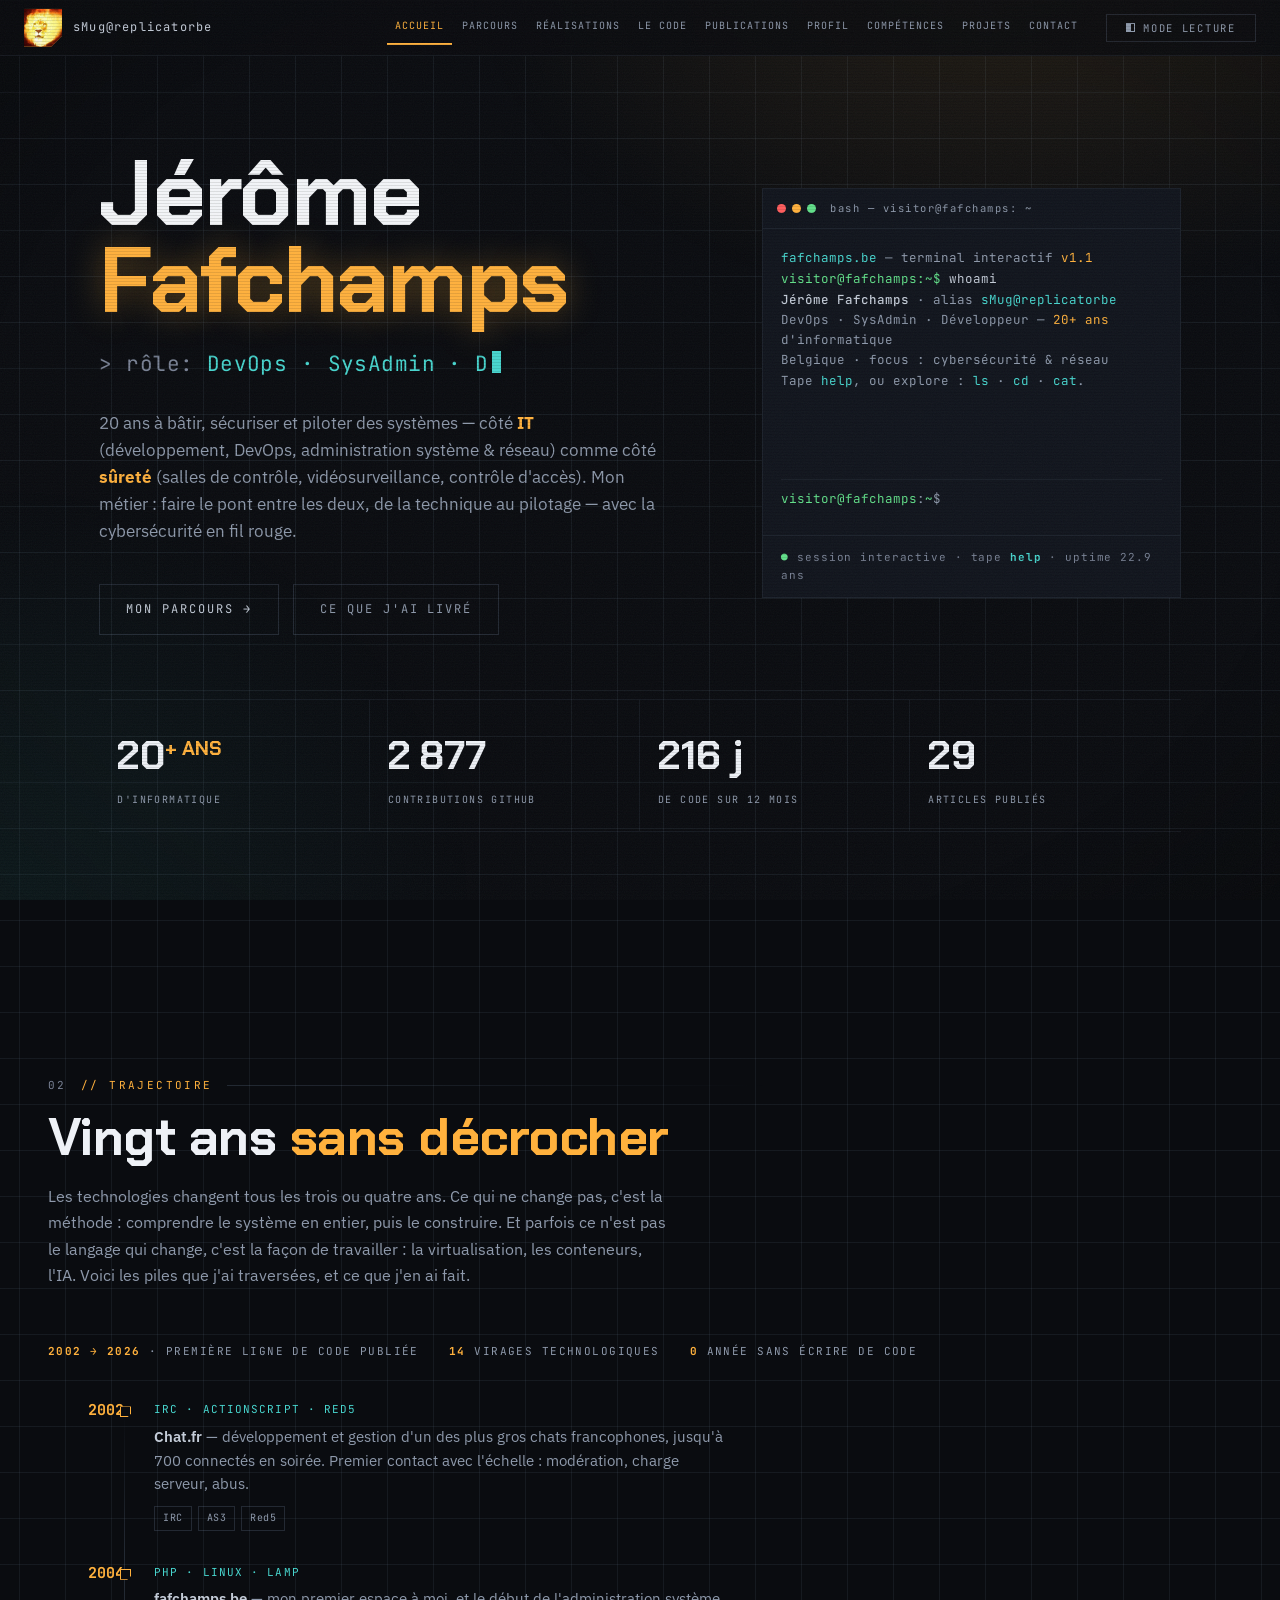
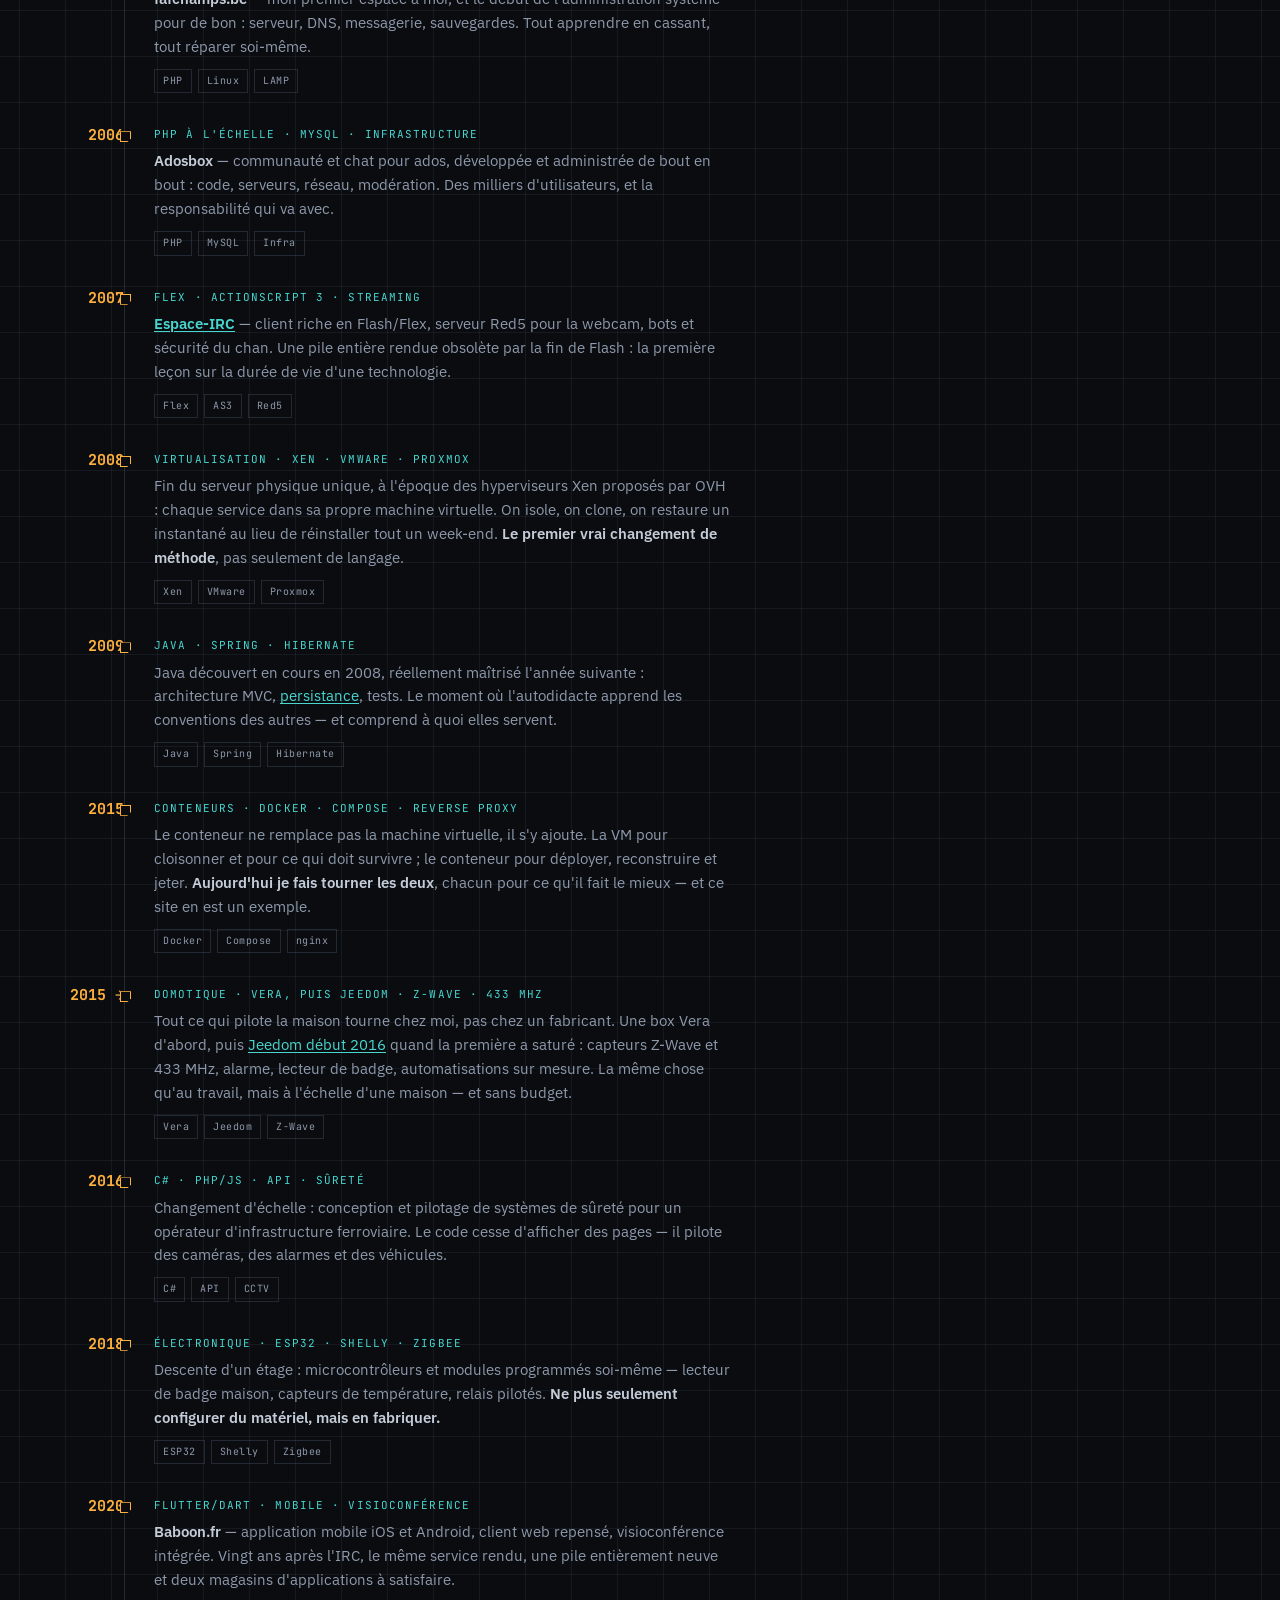
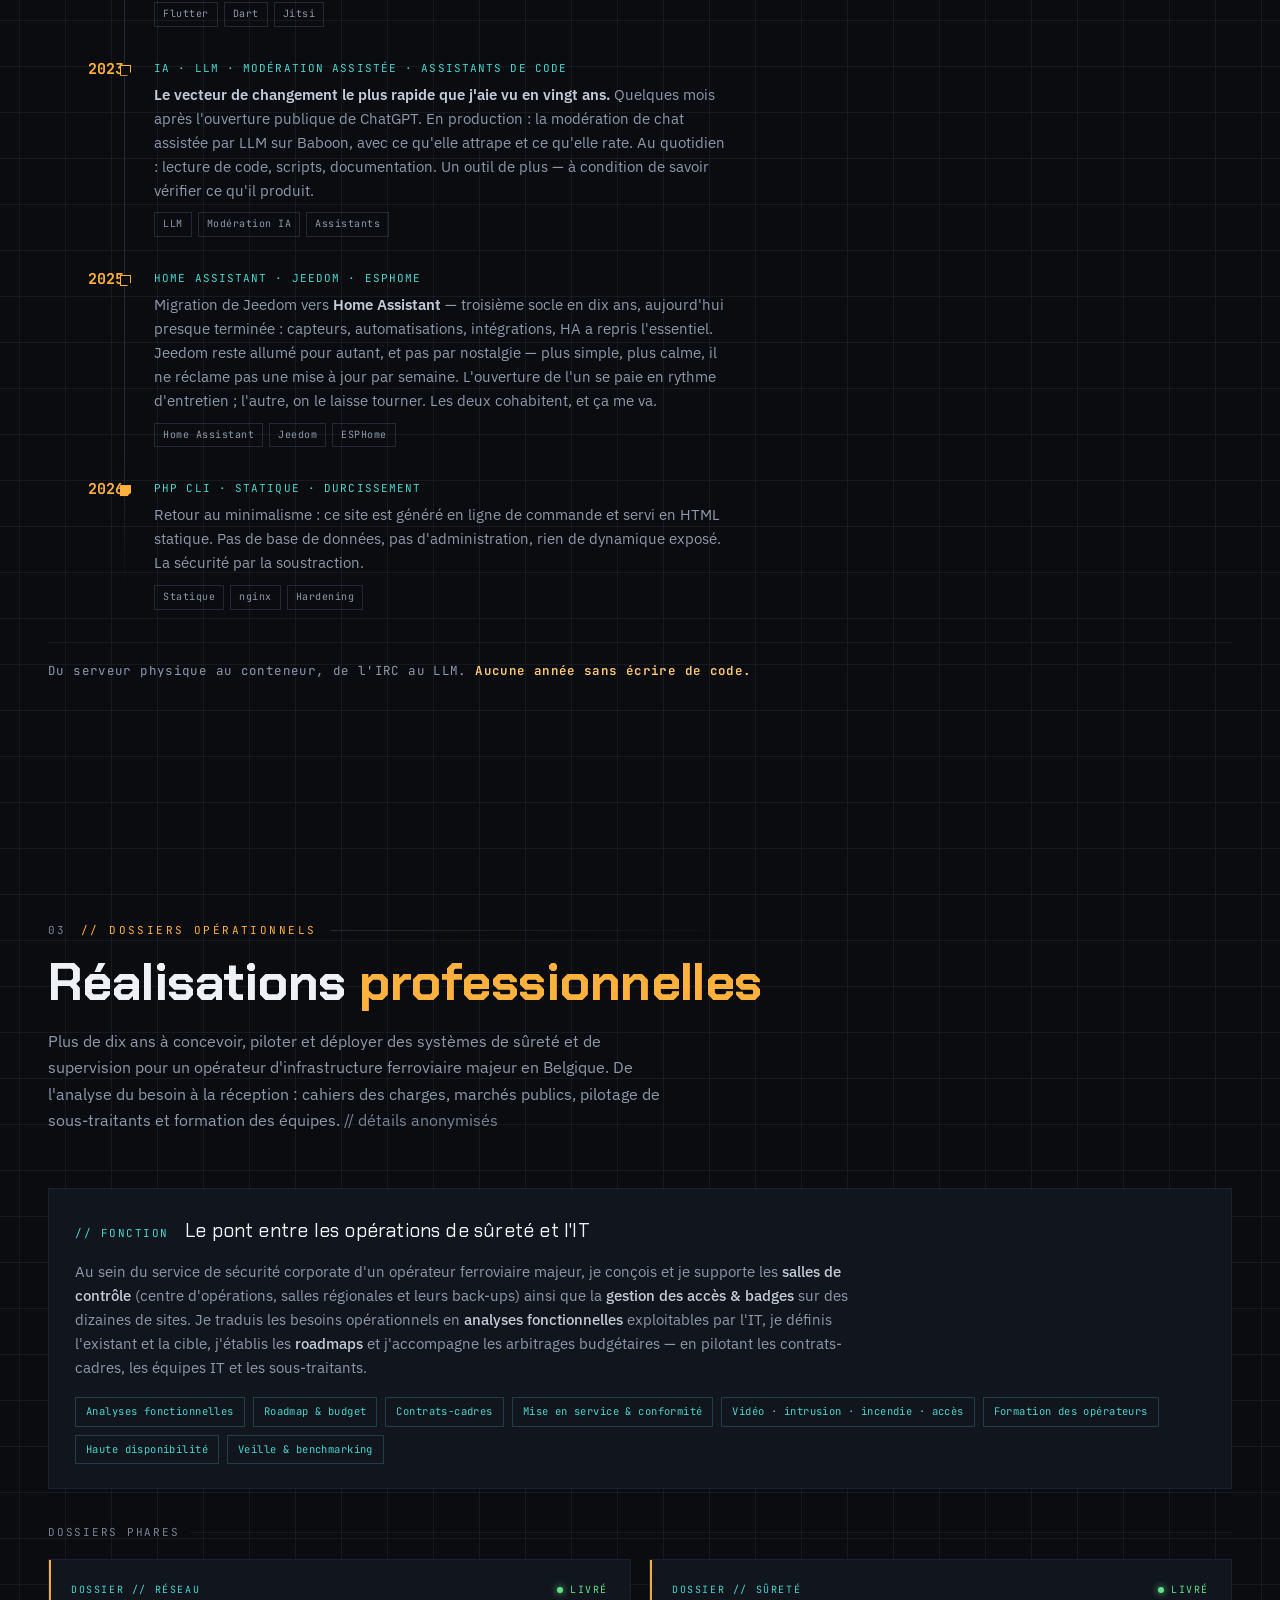
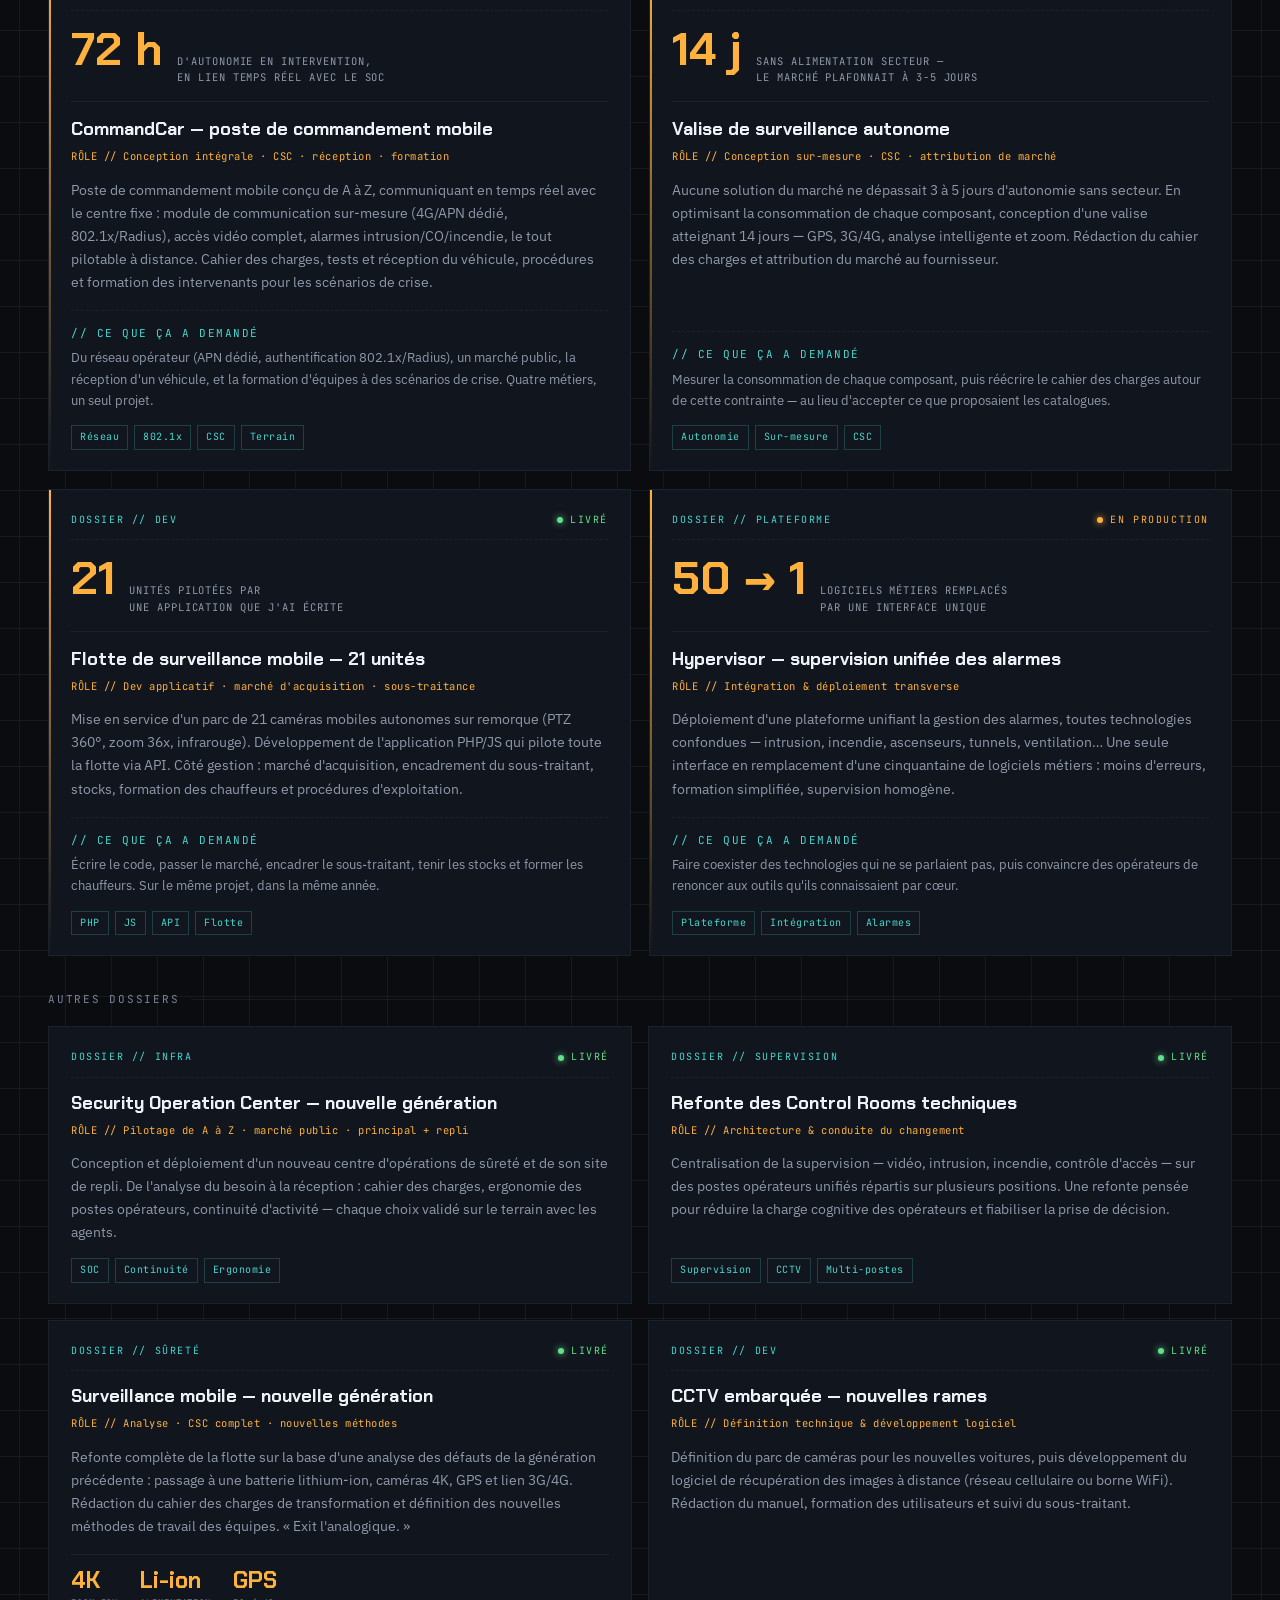
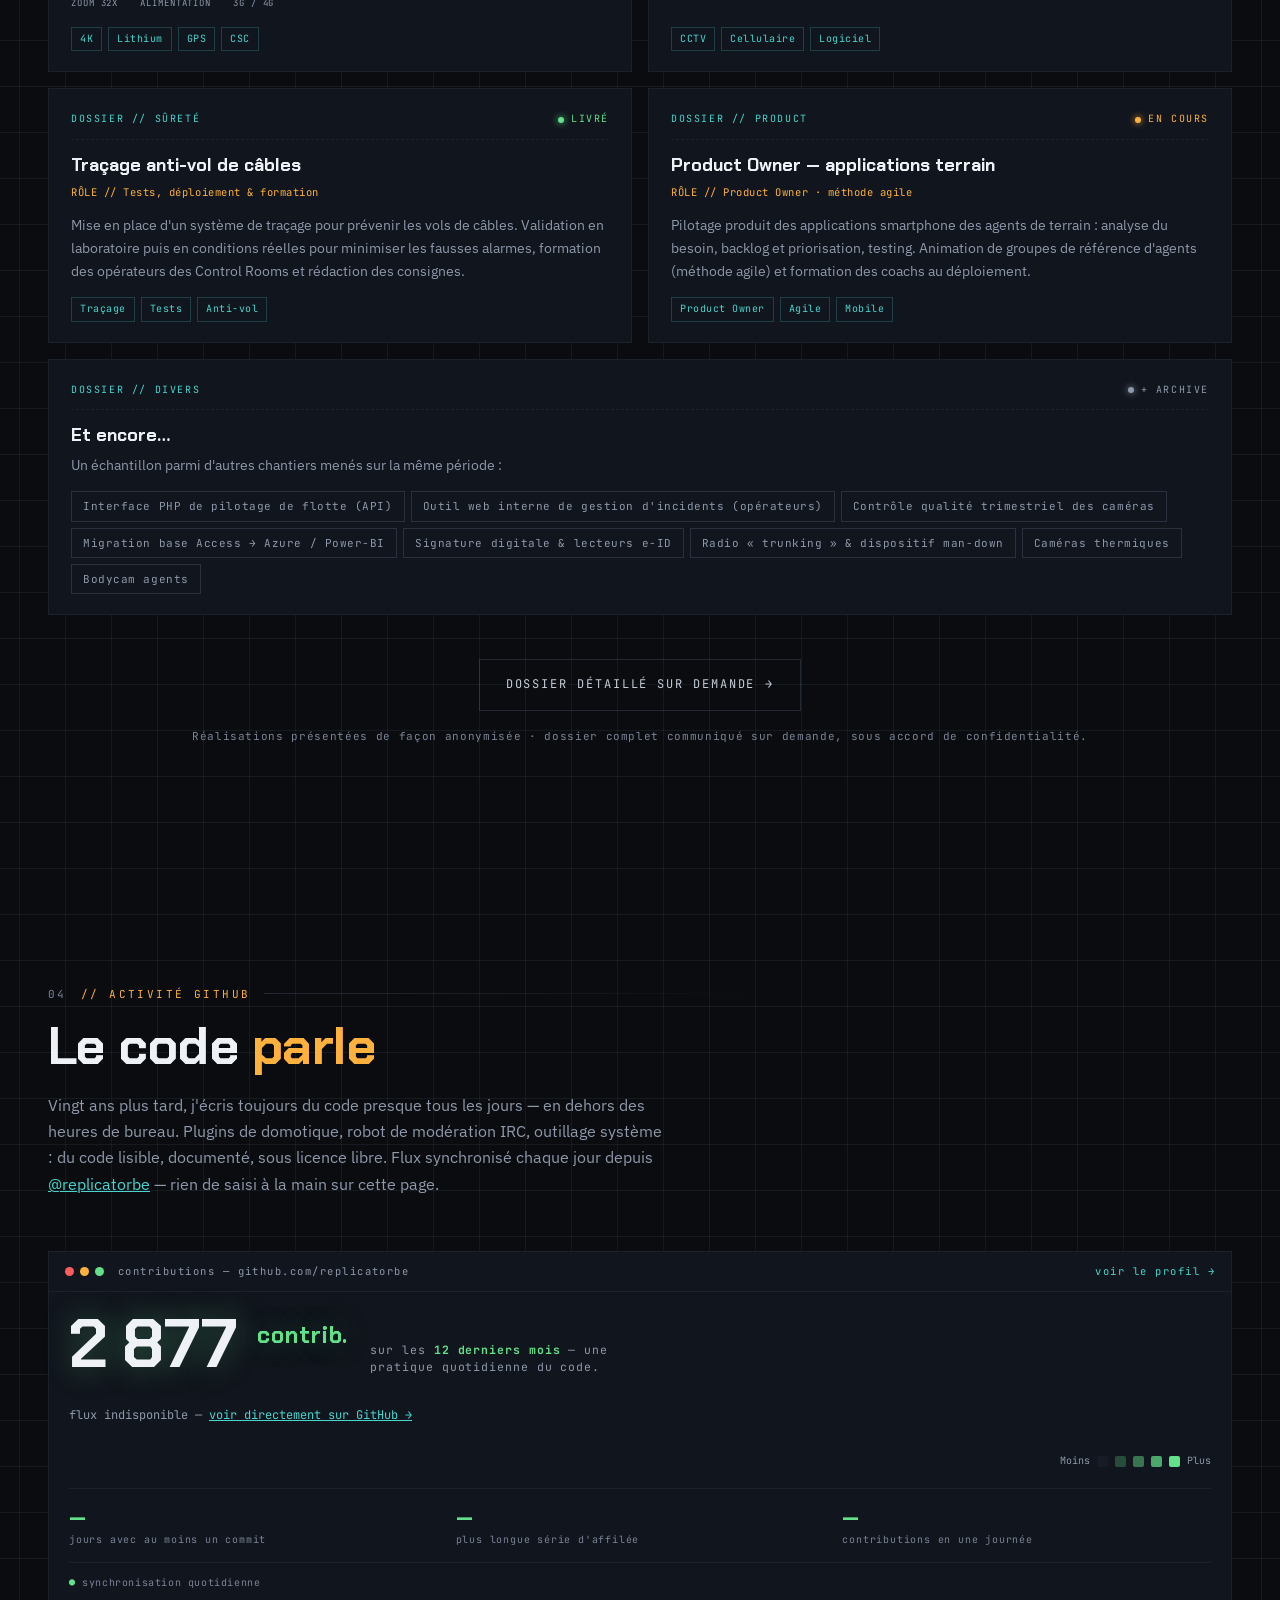
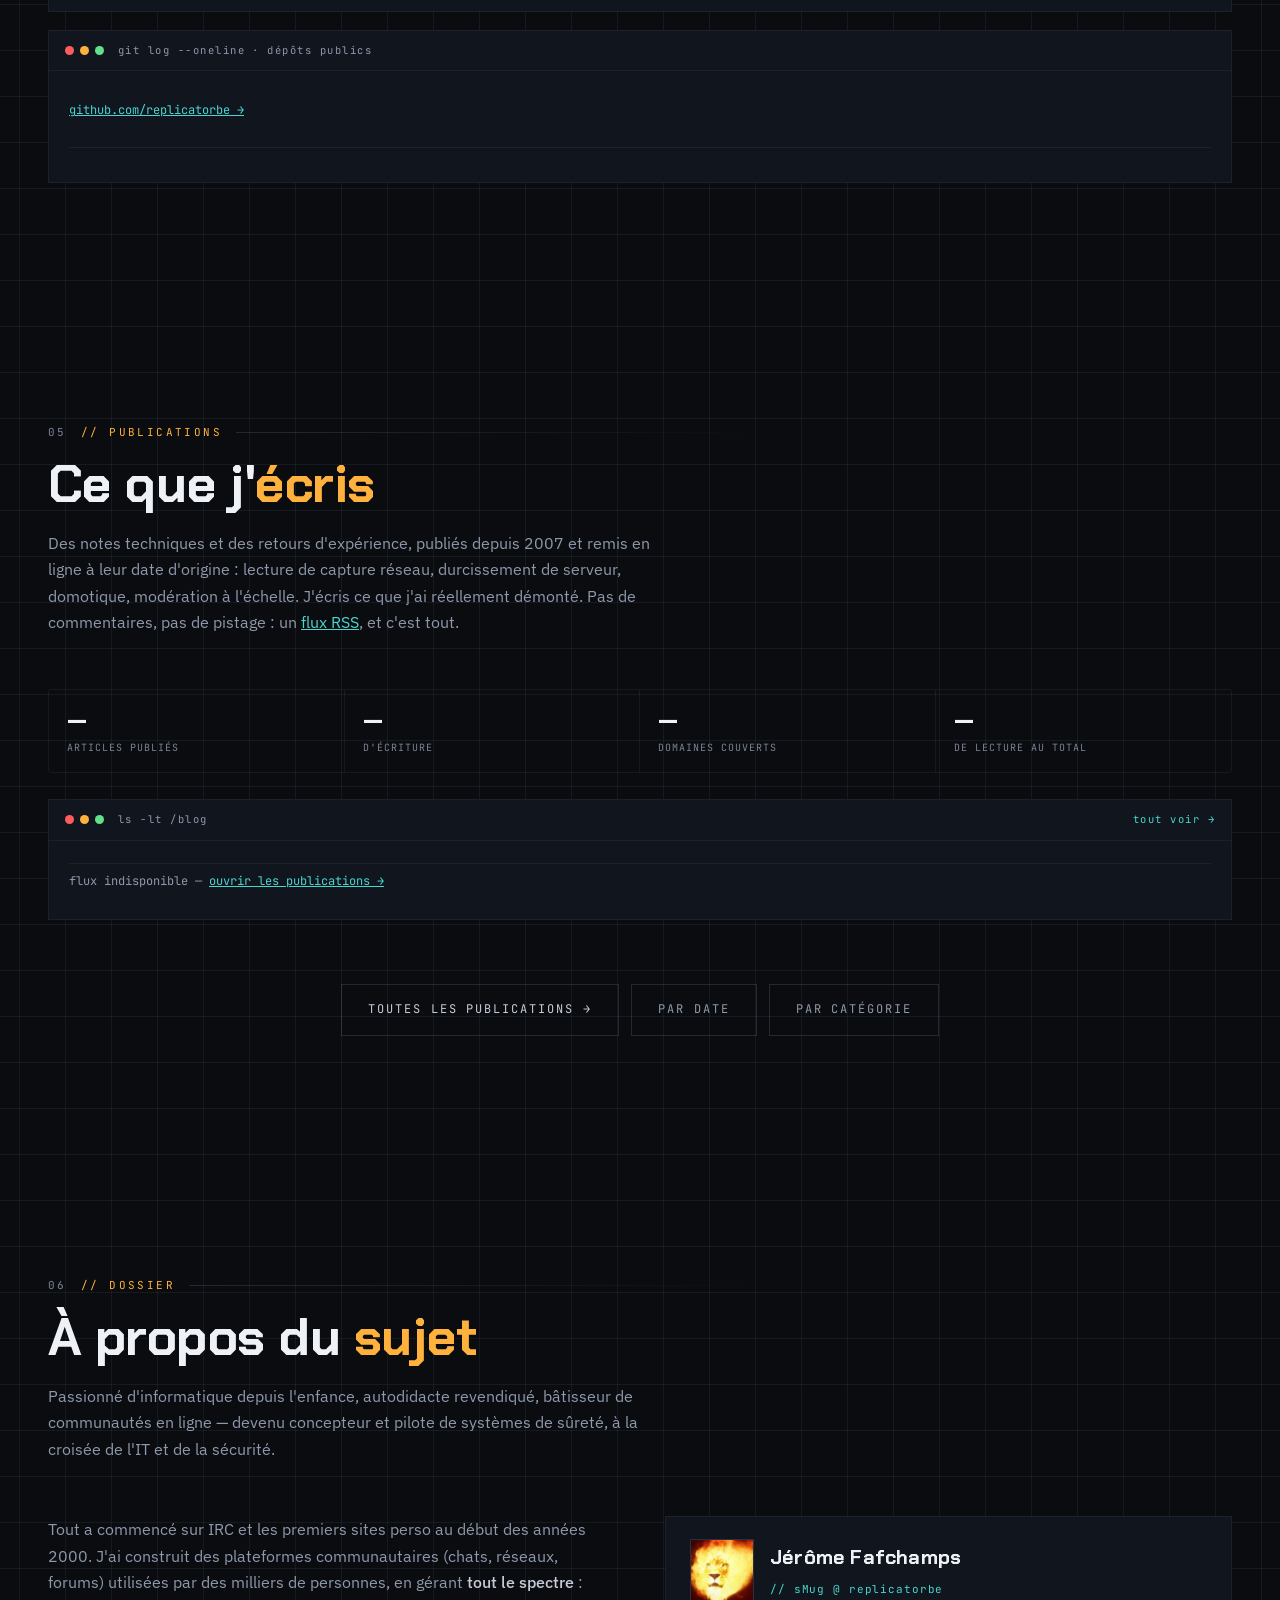
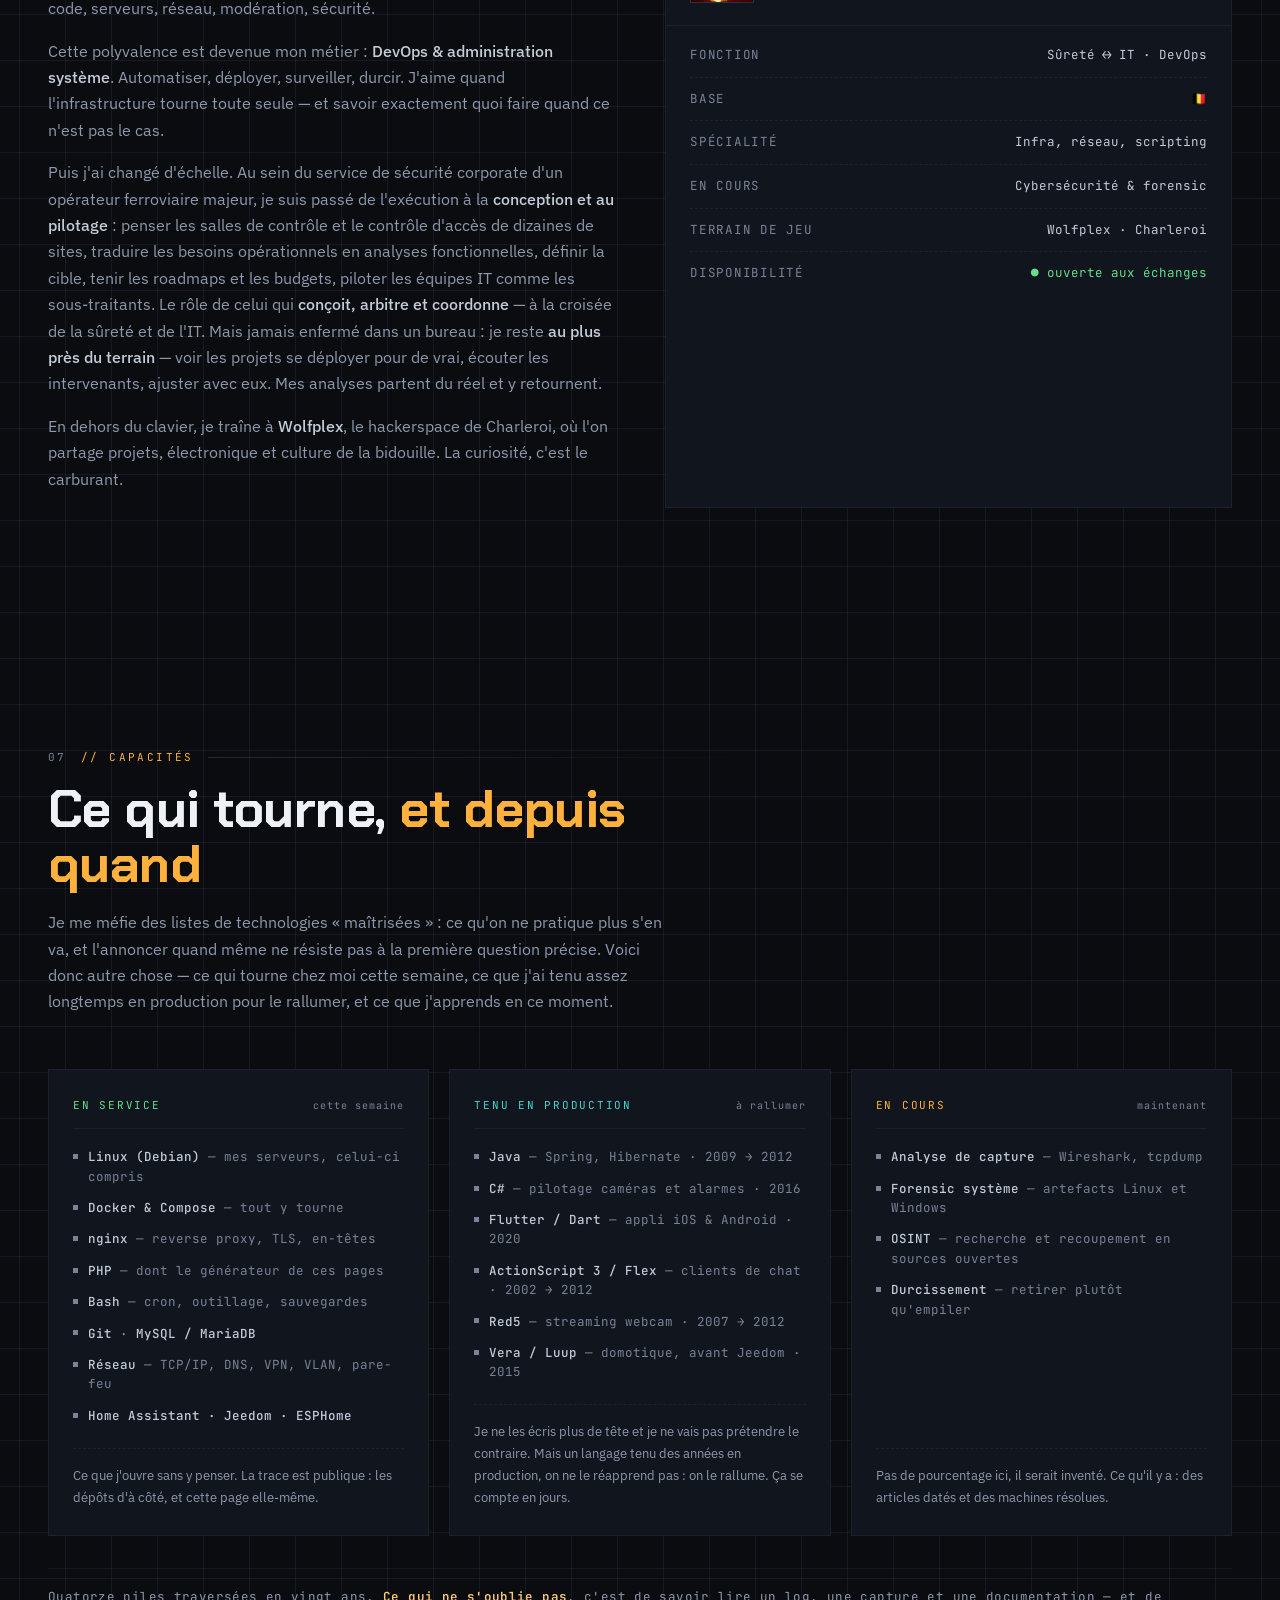
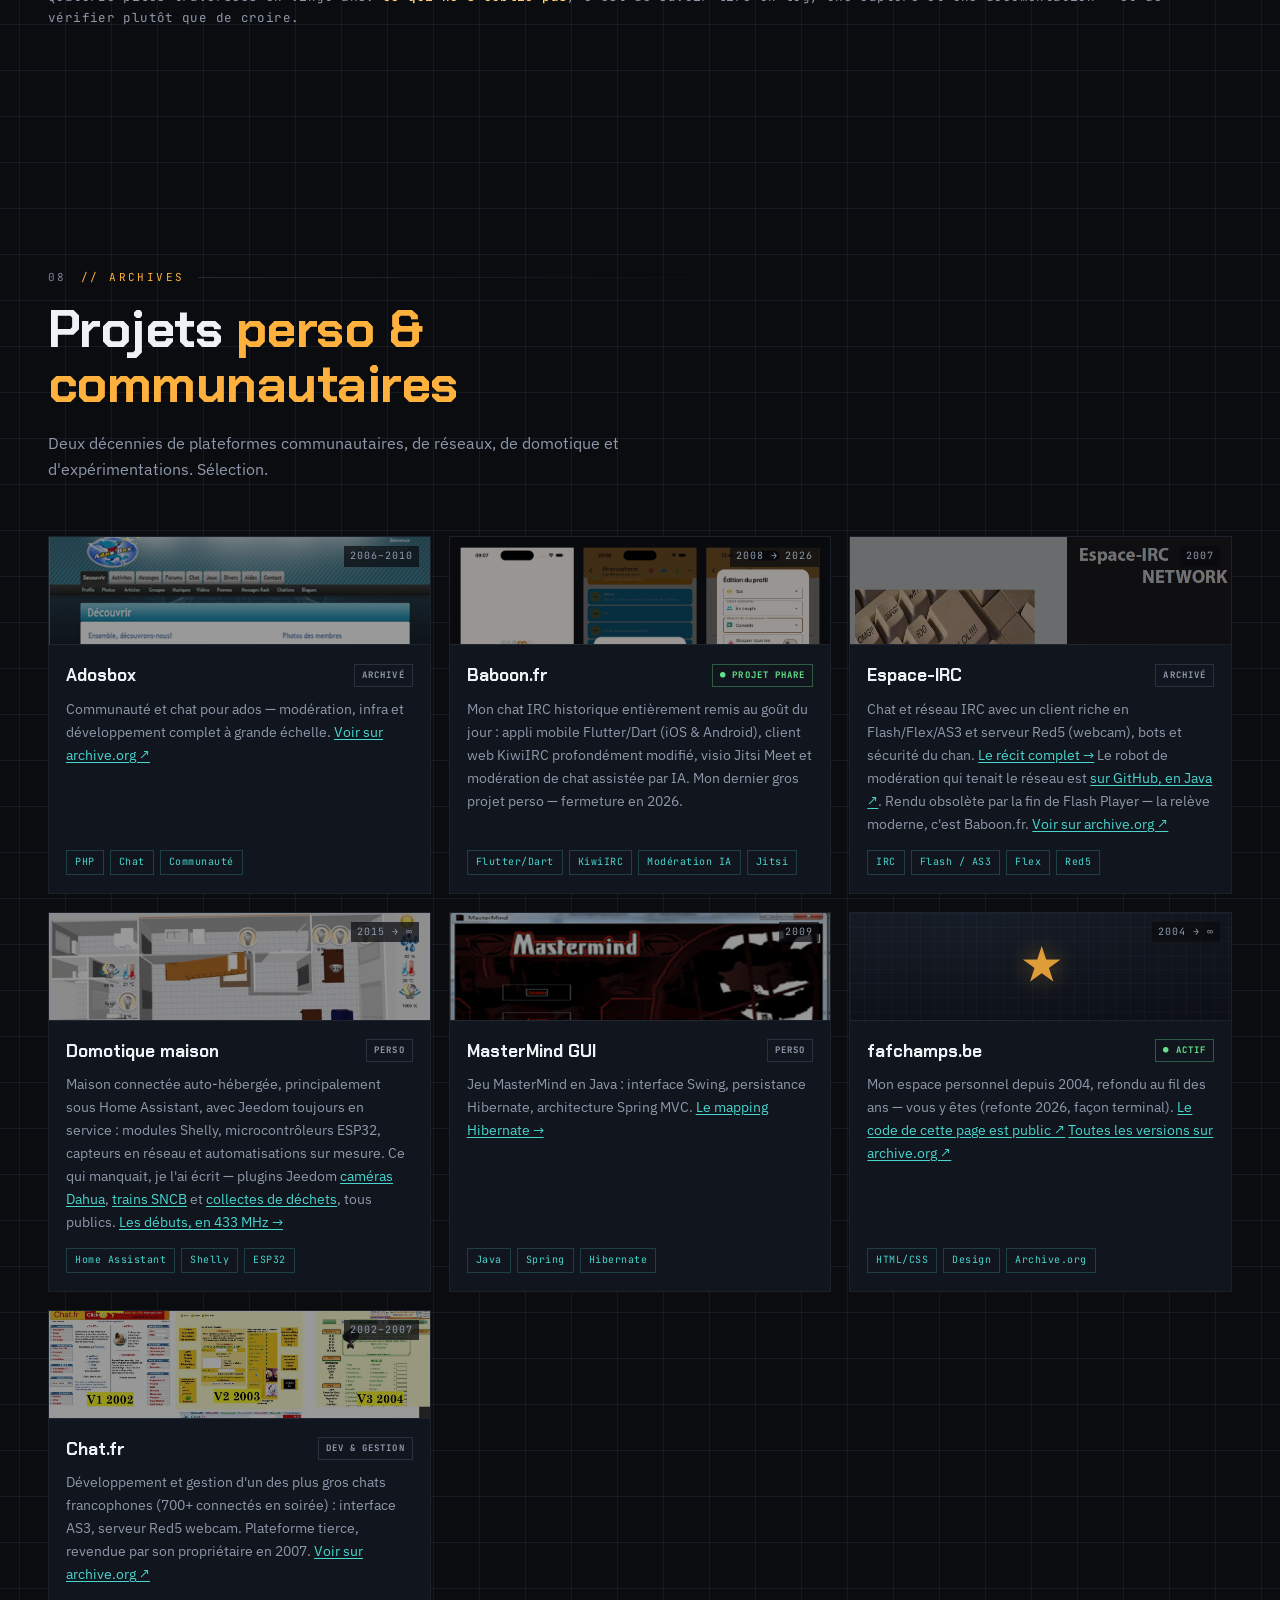
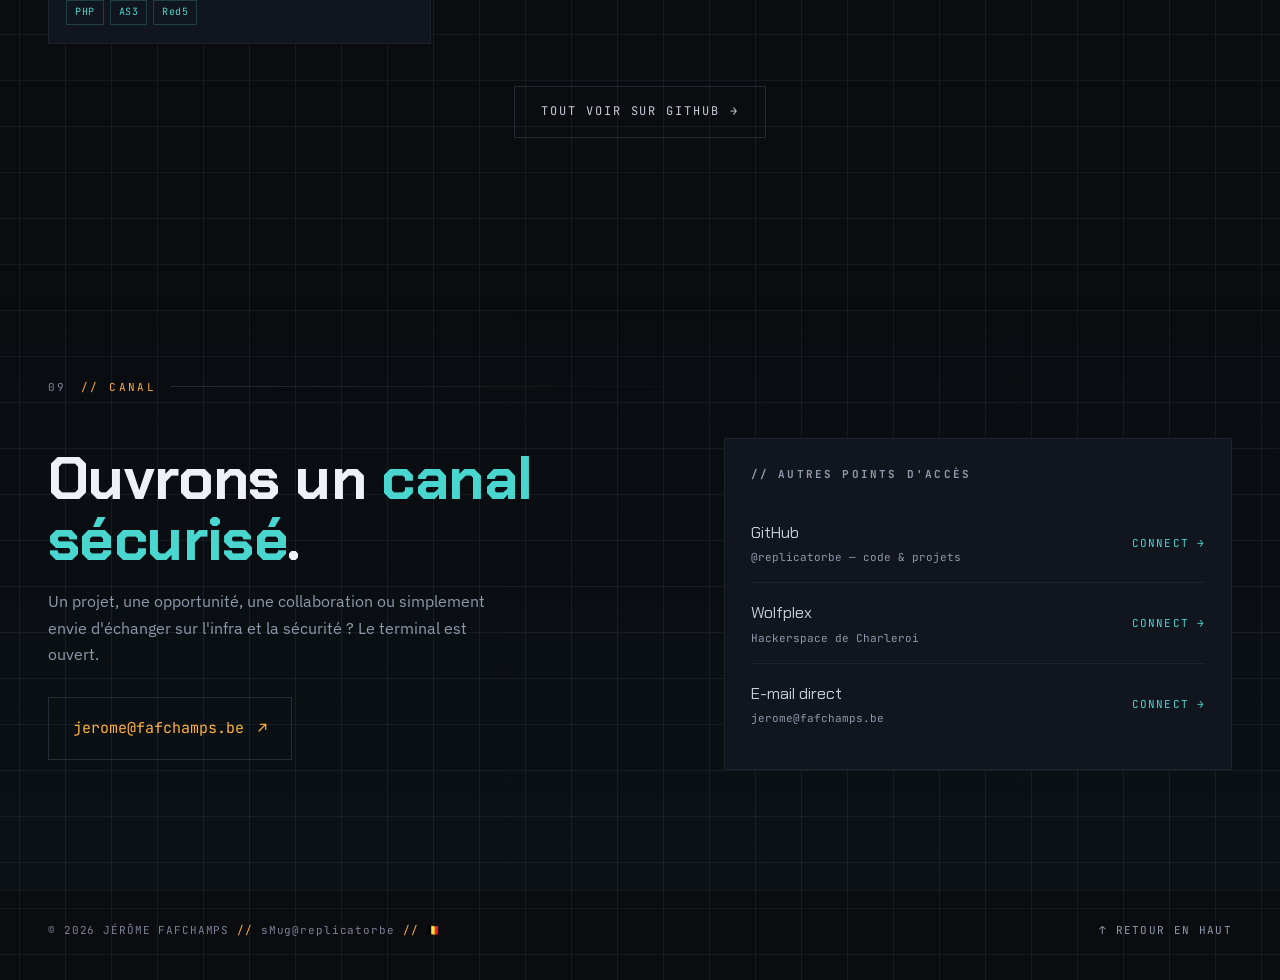
==== index.html @ 02cb86c1 "CSS : retirer ce qui n'habille plus rien Deux vestiges, 1,7 Ko :  - les lignes de la console (.conso" ====
<!DOCTYPE html>
<html lang="fr" dir="ltr">
<head>
<meta charset="utf-8">
<meta http-equiv="X-UA-Compatible" content="IE=edge">
<meta name="viewport" content="width=device-width, initial-scale=1">

<title>Jérôme Fafchamps · sMug — IT & Sûreté · DevOps, Réseau, Salles de contrôle</title>
<meta name="description" content="Jérôme Fafchamps (sMug) — 20 ans à l'intersection de l'IT et de la sûreté : DevOps, administration système & réseau, développement, et conception, supervision & pilotage de systèmes de sécurité (salles de contrôle, vidéosurveillance, contrôle d'accès). Belgique.">
<meta name="keywords" content="Jérôme Fafchamps, sMug, Responsable IT, Responsable sûreté, Gardiennage, DevOps, SysAdmin, Réseau, Développeur, PHP, Java, Cybersécurité, Sécurité informatique, Sûreté, Vidéosurveillance, CCTV, Contrôle d'accès, Salles de contrôle, Gestion de projet, Belgique, Wolfplex">
<meta name="author" content="Jérôme Fafchamps">
<meta name="theme-color" content="#0a0c10">
<!-- Mode lecture (thème clair). Servi en ligne et non depuis assets/site.js
     pour deux raisons : le thème doit être posé AVANT le premier rendu, sinon
     la page clignote en sombre ; et c'est la seule sortie du mode clair — si
     elle dépendait d'un fichier, une requête bloquée enfermerait le visiteur
     dans un thème qu'il n'aurait plus aucun moyen de quitter. Placé avant la
     feuille de style : un script en ligne placé après elle devrait d'abord
     en attendre le chargement.
     La préférence (clé fcb_read) est partagée avec /blog/. -->
<script>
(function(){
  var r=document.documentElement, m=document.querySelector('meta[name="theme-color"]');
  function lu(){ try{ return localStorage.getItem('fcb_read')==='1'; }catch(e){ return false; } }
  function paint(on){
    if(on){ r.setAttribute('data-read','on'); } else { r.removeAttribute('data-read'); }
    if(m){ m.setAttribute('content', on ? '#f4f1ea' : '#0a0c10'); }
  }
  paint(lu());
  document.addEventListener('DOMContentLoaded', function(){
    var b=document.getElementById('readToggle');
    if(b){ b.addEventListener('click', function(){
      var next = r.getAttribute('data-read')!=='on';
      /* on persiste avant d'afficher : une bascule qui ne survit pas au clic
         suivant vaut moins qu'une bascule qui refuse de s'appliquer */
      try{ localStorage.setItem('fcb_read', next?'1':'0'); }catch(e){}
      paint(next);
    }); }
    /* un autre onglet a changé d'avis : on suit sans réécrire le stockage */
    window.addEventListener('storage', function(e){ if(e.key==='fcb_read'){ paint(lu()); } });
  });
})();
</script>
<!-- sans JS la bascule serait un bouton inerte et menteur -->
<noscript><style>.readtoggle{display:none!important}</style></noscript>

<link rel="canonical" href="https://www.fafchamps.be/">
<link rel="alternate" type="application/rss+xml" title="Jérôme Fafchamps — Publications" href="/blog/feed.xml">
<!-- rel=me : dit explicitement que le compte GitHub et ce site sont la même
     personne. C'est la façon standard de relier deux identités en ligne. -->
<link rel="me" href="https://github.com/replicatorbe">
<link rel="icon" type="image/png" sizes="32x32" href="/img/favicon-32.png">
<link rel="icon" type="image/png" sizes="192x192" href="/img/favicon-192.png">
<link rel="apple-touch-icon" href="/img/apple-touch-icon.png">

<meta property="og:type" content="website">
<meta property="og:title" content="Jérôme Fafchamps — IT & Sûreté · DevOps, Réseau, Salles de contrôle">
<meta property="og:description" content="20 ans à l'intersection de l'IT et de la sûreté : infrastructure, réseau, développement et systèmes de sécurité (salles de contrôle, vidéosurveillance, contrôle d'accès). Belgique.">
<meta property="og:url" content="https://www.fafchamps.be/">
<meta property="og:locale" content="fr_BE">
<meta property="og:image" content="https://www.fafchamps.be/img/og-fafchamps.png">
<meta property="og:image:width" content="1200">
<meta property="og:image:height" content="630">
<meta property="og:image:alt" content="Jérôme Fafchamps — sMug @ replicatorbe — IT &amp; Sûreté">
<meta name="twitter:card" content="summary_large_image">

<link rel="preconnect" href="https://fonts.googleapis.com">
<link rel="preconnect" href="https://fonts.gstatic.com" crossorigin>
<link href="https://fonts.googleapis.com/css2?family=Chakra+Petch:wght@400;500;600;700&family=IBM+Plex+Sans:wght@300;400;500;600&family=JetBrains+Mono:wght@400;500;700&display=swap" rel="stylesheet">

<!-- Fallback : si JS est désactivé, on retire l'écran de boot pour ne pas masquer le site -->
<noscript><style>.boot{display:none!important}</style></noscript>

<!-- Données structurées -->
<script type="application/ld+json">
{
  "@context": "https://schema.org",
  "@type": "Person",
  "@id": "https://www.fafchamps.be/#jerome",
  "name": "Jérôme Fafchamps",
  "alternateName": "sMug",
  "url": "https://www.fafchamps.be/",
  "jobTitle": "IT & Sûreté · DevOps, Réseau & Salles de contrôle",
  "email": "mailto:jerome@fafchamps.be",
  "address": { "@type": "PostalAddress", "addressCountry": "BE" },
  "knowsAbout": ["DevOps","Administration système","Réseau","Cybersécurité","Sûreté","Vidéosurveillance","Contrôle d'accès","Salles de contrôle","Gestion de projet","Analyse fonctionnelle","PHP","Java","C#","JavaScript","Flutter","SQL"],
  "knowsLanguage": ["fr","en"],
  "sameAs": ["https://github.com/replicatorbe"],
  "memberOf": { "@type": "Organization", "name": "Wolfplex", "url": "https://www.wolfplex.be/" },
  "mainEntityOfPage": "https://www.fafchamps.be/"
}
</script>
<!-- Le blog, déclaré depuis la page d'accueil et rattaché à la même personne
     par son @id : les deux pages parlent bien du même auteur. -->
<script type="application/ld+json">
{
  "@context": "https://schema.org",
  "@type": "Blog",
  "@id": "https://www.fafchamps.be/blog/#blog",
  "name": "Publications — Jérôme Fafchamps",
  "description": "Notes techniques et retours d'expérience publiés depuis 2007 — infrastructure, réseau, DevOps, domotique et sûreté.",
  "url": "https://www.fafchamps.be/blog/",
  "inLanguage": "fr-BE",
  "author": { "@id": "https://www.fafchamps.be/#jerome" }
}
</script>

<style>
/* ============================================================= *
 *  fafchamps.be — refonte "terminal" 2026                       *
 *  Esthétique console / dark — © Jérôme Fafchamps               *
 * ============================================================= */

:root{
  --bg:#0a0c10;
  --bg-2:#0d1016;
  --panel:#11151d;
  --panel-2:#141923;
  --line:rgba(126,148,178,.10);
  --line-bright:rgba(126,148,178,.22);
  --text-strong:#eef1f6;          /* titres et intitulés : un cran au-dessus de --text */
  --text:#c4ccd8;
  /* Gris de texte : relevés pour passer AA sur le fond sombre —
     dim 6,80:1 (corps descriptif), faint 5,14:1 — et 4,80:1 sur les cartes,
     où le simple #6c7686 serait retombé sous AA (étiquettes, méta).
     Mêmes valeurs que assets/blog.css : les deux feuilles restent alignées. */
  --text-dim:#8e99ab;
  --text-faint:#7a8396;
  --amber:#ffb13d;
  --amber-soft:#ffca74;
  --cyan:#48d6cf;
  --green:#62e08a;
  --red:#ff5d5d;
  color-scheme:dark;

  /* ----- jetons repris par le mode lecture -----
     Chaque valeur ci-dessous est exactement celle qui était écrite en dur plus
     bas : le thème terminal ne bouge pas. Elles existent pour que le bloc
     :root[data-read="on"], en fin de feuille, n'ait qu'un seul endroit où
     intervenir — un voile noir ou un fond d'ardoise n'a pas d'équivalent clair
     qu'on obtiendrait en changeant l'ambre. */
  --veil-bar:rgba(10,12,16,.8);        /* barre fixe, sous le backdrop-filter */
  --veil-nav:rgba(8,10,14,.97);        /* overlay plein écran du menu mobile */
  --veil-chip:rgba(10,12,16,.72);      /* pastille d'année posée sur une capture */
  --bar-notch:rgba(10,12,16,.5);       /* crans qui découpent les jauges */
  --track:#161b25;                     /* rail des jauges de compétences */
  --dot-off:#2a323f;                   /* pastille éteinte des barres de fenêtre */
  --thumb-1:#171d28;                   /* dégradé de fond des vignettes projet */
  --thumb-2:#0c0f15;
  --thumb-grid:rgba(126,148,178,.07);  /* quadrillage posé par-dessus */
  --scroll-thumb:#1c222d;

  /* Mur de contributions : site.js pose data-lv="0".."4" sur chaque case et la
     peinture se fait ici. Un style inline, lui, ne se surchargerait pas — le
     mur resterait vert vif sur le papier. --lang-fallback est lu par site.js
     pour les dépôts sans langage identifié. */
  --gh-0:#161b25;
  --gh-1:rgba(98,224,138,.28);
  --gh-2:rgba(98,224,138,.48);
  --gh-3:rgba(98,224,138,.72);
  --gh-4:#62e08a;
  --lang-fallback:#7e94b2;
  --ff-display:'Chakra Petch', sans-serif;
  --ff-body:'IBM Plex Sans', sans-serif;
  --ff-mono:'JetBrains Mono', monospace;
  --maxw:1240px;
  --ease:cubic-bezier(.16,.84,.44,1);
}

*{box-sizing:border-box;margin:0;padding:0}
html{scroll-behavior:smooth}
@media (prefers-reduced-motion:reduce){html{scroll-behavior:auto}}

body{
  font-family:var(--ff-body);
  color:var(--text);
  background-color:var(--bg);
  line-height:1.65;
  -webkit-font-smoothing:antialiased;
  overflow-x:hidden;
  background-image:
    linear-gradient(var(--line) 1px, transparent 1px),
    linear-gradient(90deg, var(--line) 1px, transparent 1px);
  background-size:46px 46px;
  background-position:center top;
}
/* atmospheric glow + vignette */
body::after{
  content:"";position:fixed;inset:0;z-index:-1;pointer-events:none;
  background:
    radial-gradient(900px 600px at 78% -5%, rgba(255,177,61,.10), transparent 60%),
    radial-gradient(800px 700px at 0% 100%, rgba(72,214,207,.07), transparent 60%),
    radial-gradient(1200px 900px at 50% 50%, transparent 55%, rgba(0,0,0,.55) 100%);
}
/* film grain */
.grain{
  position:fixed;inset:0;z-index:9997;pointer-events:none;opacity:.045;
  background-image:url("data:image/svg+xml,%3Csvg xmlns='http://www.w3.org/2000/svg' width='140' height='140'%3E%3Cfilter id='n'%3E%3CfeTurbulence type='fractalNoise' baseFrequency='0.9' numOctaves='3' stitchTiles='stitch'/%3E%3C/filter%3E%3Crect width='100%25' height='100%25' filter='url(%23n)'/%3E%3C/svg%3E");
}
/* scanlines */
.scanlines{
  position:fixed;inset:0;z-index:9996;pointer-events:none;opacity:.35;
  background:repeating-linear-gradient(to bottom,rgba(0,0,0,0) 0,rgba(0,0,0,0) 2px,rgba(5,7,10,.55) 3px,rgba(5,7,10,.55) 3px);
}
/* grain et scanlines : coupés si l'utilisateur demande moins d'animations */
@media (prefers-reduced-motion:reduce){.grain,.scanlines{display:none}}
/* scroll progress (HUD top line) */
.scrollprog{position:fixed;top:0;left:0;height:2px;width:0;z-index:905;
  background:linear-gradient(90deg,var(--amber),var(--amber-soft));
  box-shadow:0 0 10px rgba(255,177,61,.6)}

::selection{background:var(--amber);color:#0a0c10}
a{color:inherit;text-decoration:none}
:focus-visible{outline:2px solid var(--amber);outline-offset:3px}
a:focus:not(:focus-visible),button:focus:not(:focus-visible){outline:none}

/* ---------- Scrollbar ---------- */
::-webkit-scrollbar{width:10px;height:10px}
::-webkit-scrollbar-track{background:var(--bg)}
::-webkit-scrollbar-thumb{background:var(--scroll-thumb);border:2px solid var(--bg)}
::-webkit-scrollbar-thumb:hover{background:var(--amber)}

/* ============================================================= *
 *  BOOT LOADER                                                  *
 * ============================================================= */
.boot{
  position:fixed;inset:0;z-index:10000;background:var(--bg);
  display:flex;align-items:center;justify-content:center;
  font-family:var(--ff-mono);font-size:13px;
  transition:opacity .6s var(--ease),visibility .6s;
}
.boot.done{opacity:0;visibility:hidden}
.boot__inner{width:min(560px,86vw)}
.boot__bar{display:flex;justify-content:space-between;color:var(--text-faint);
  font-size:10.5px;letter-spacing:.18em;margin-bottom:18px;
  border-bottom:1px solid var(--line-bright);padding-bottom:10px}
.boot__line{opacity:0;transform:translateY(4px);white-space:nowrap;overflow:hidden;
  animation:bootline .35s var(--ease) forwards;color:var(--text-dim);margin:3px 0}
.boot__line .ok{color:var(--green)}
.boot__line .run{color:var(--amber)}
.boot__line.grant{color:var(--amber);font-weight:700;letter-spacing:.05em;margin-top:14px}
@keyframes bootline{to{opacity:1;transform:none}}
/* couper l'animation ne suffit pas : l'état de repos est opacity:0, il faut
   restituer l'état final sinon l'écran de boot reste noir. */
@media (prefers-reduced-motion:reduce){.boot__line{animation:none;opacity:1;transform:none}}
.boot__skip{margin-top:22px;color:var(--text-faint);font-size:10px;letter-spacing:.2em}
.boot__skip b{color:var(--text-dim)}

/* ============================================================= *
 *  HUD CHROME (top status bar + side rail)                      *
 * ============================================================= */
/* ---------- Barre de navigation ---------- */
/* z-index au-dessus de .mobile-nav : le bouton burger vit dans la barre,
   il doit rester visible et cliquable quand l'overlay est ouvert. */
.topbar{
  position:fixed;top:0;left:0;right:0;z-index:904;height:56px;
  display:flex;align-items:center;justify-content:space-between;gap:20px;
  padding:0 24px;background:var(--veil-bar);backdrop-filter:blur(10px);
  border-bottom:1px solid var(--line);
}
.topnav{display:flex;align-items:center;gap:2px}
.topnav a{
  display:flex;align-items:baseline;gap:6px;padding:8px 11px;
  font-family:var(--ff-mono);font-size:11px;letter-spacing:.1em;
  text-transform:uppercase;color:var(--text-dim);
  border-bottom:2px solid transparent;transition:color .25s,border-color .25s;
}
.topnav a .num{font-size:9px;color:var(--text-faint);transition:color .25s}
.topnav a:hover{color:var(--text)}
.topnav a.active{color:var(--amber);border-bottom-color:var(--amber)}
.topnav a.active .num{color:var(--amber)}
/* Ces deux seuils tiennent compte de la bascule « mode lecture » (150px + un
   gap) ajoutée dans la barre : sans eux elle déborde par la droite, et comme
   body est en overflow-x:hidden, le bouton sort de l'écran sans retour. */
@media(max-width:1420px){.topnav a{padding:8px 8px;font-size:10px}.topnav a .num{display:none}}
@media(max-width:1140px){.topnav{display:none}}
@media(max-width:980px){.topbar{height:52px;padding:0 16px}}
body{padding-top:56px}
@media(max-width:980px){body{padding-top:52px}}

/* logo */
/* La marge automatique absorbe tout l'espace libre de la barre : la marque
   reste calée à gauche, la navigation et la bascule « mode lecture » partent
   ensemble à droite au lieu d'être écartées par le justify-content. */
.brand{display:flex;align-items:center;gap:11px;flex:0 0 auto;margin-inline-end:auto}
.brand__mono{
  width:38px;height:38px;display:grid;place-items:center;flex:0 0 auto;
  overflow:hidden;background:var(--amber);position:relative;
  clip-path:polygon(0 0,100% 0,100% 72%,72% 100%,0 100%);
  box-shadow:0 0 18px rgba(255,177,61,.4);
}
.brand__mono img{width:100%;height:100%;object-fit:cover;display:block}
.brand__txt{font-family:var(--ff-mono);font-size:12px;letter-spacing:.1em;color:var(--text)}
@media(max-width:980px){.brand__txt{display:none}}

/* ---------- bascule « mode lecture » ----------
   Elle siège dans la barre fixe, donc visible à toutes les largeurs : c'est la
   seule sortie du thème clair, elle ne peut pas dormir derrière l'ouverture du
   menu mobile. Le libellé annonce la DESTINATION, pas l'état courant — d'où
   l'absence d'aria-pressed et de nom accessible figé, qui contrediraient le
   texte visible (WCAG 2.5.3). Même langage visuel que sur /blog/. */
.readtoggle{
  display:inline-flex;align-items:center;gap:8px;flex:none;cursor:pointer;
  font-family:var(--ff-mono);font-size:10.5px;letter-spacing:.16em;text-transform:uppercase;
  color:var(--text-dim);background:transparent;border:1px solid var(--line-bright);
  padding:6px 11px;min-height:26px;
  /* « MODE LECTURE » et « MODE TERMINAL » n'ont pas la même longueur : sans
     largeur plancher, la barre glisserait de quelques pixels à chaque clic. */
  min-width:150px;justify-content:center;
  transition:color .2s var(--ease),border-color .2s var(--ease);
}
.readtoggle:hover{color:var(--amber);border-color:var(--amber)}
.readtoggle .ic{width:9px;height:9px;flex:0 0 auto;border:1px solid currentColor;
  background:linear-gradient(90deg,currentColor 50%,transparent 50%)}
.readtoggle .off{display:none}
:root[data-read="on"] .readtoggle .on{display:none}
:root[data-read="on"] .readtoggle .off{display:inline}
/* seul le texte distinguait les deux états : le petit carré s'inverse aussi */
:root[data-read="on"] .readtoggle .ic{background:linear-gradient(90deg,transparent 50%,currentColor 50%)}
/* Sous 560px, l'intitulé de la marque a déjà cédé ; la bascule se resserre à
   son tour pour garder de l'air entre l'avatar et le bouton sandwich.
   26px de haut : la cible tactile ne descend jamais sous les 24px exigés. */
@media(max-width:560px){
  .readtoggle{font-size:9.5px;letter-spacing:.1em;gap:7px;padding:6px 9px;min-width:128px}
}

/* side nav rail */
.rail{
  position:fixed;top:50%;right:26px;transform:translateY(-50%);z-index:901;
  display:flex;flex-direction:column;gap:4px;
}
.rail a{
  display:flex;align-items:center;gap:10px;justify-content:flex-end;
  font-family:var(--ff-mono);font-size:10px;letter-spacing:.12em;color:var(--text-faint);
  padding:5px 2px;transition:color .3s;
}
.rail a .num{opacity:.5}
.rail a .label{opacity:0;transform:translateX(8px);transition:.3s var(--ease);
  text-transform:uppercase;white-space:nowrap}
.rail a .tick{width:22px;height:1px;background:currentColor;transition:width .3s,background .3s}
.rail a:hover,.rail a.active{color:var(--amber)}
.rail a:hover .label,.rail a.active .label{opacity:1;transform:none}
.rail a.active .tick{width:34px;height:2px}
.rail{display:none}  /* remplacé par la barre de navigation en haut */

/* mobile nav */
/* le bouton est un enfant de .topbar : sans position il n'aurait pas de
   z-index propre, c'est la barre qui le fait passer devant l'overlay. */
.burger{width:42px;height:42px;flex:0 0 auto;
  display:none;align-items:center;justify-content:center;flex-direction:column;gap:5px;
  background:var(--panel);border:1px solid var(--line-bright);cursor:pointer}
.burger span{width:20px;height:2px;background:var(--amber);transition:.3s}
.burger.open span:nth-child(1){transform:translateY(7px) rotate(45deg)}
.burger.open span:nth-child(2){opacity:0}
.burger.open span:nth-child(3){transform:translateY(-7px) rotate(-45deg)}
/* overlay plein écran ; padding haut = hauteur de la barre, et défilement
   interne si la liste dépasse (petits écrans en paysage). visibility:hidden
   sort les liens du parcours clavier et de l'arbre d'accessibilité. */
.mobile-nav{position:fixed;inset:0;z-index:902;background:var(--veil-nav);
  backdrop-filter:blur(10px);display:flex;flex-direction:column;align-items:center;
  justify-content:center;justify-content:safe center;gap:6px;
  padding:68px 20px 28px;overflow-y:auto;overscroll-behavior:contain;
  opacity:0;visibility:hidden;transition:.4s var(--ease)}
.mobile-nav.open{opacity:1;visibility:visible}
.mobile-nav a{font-family:var(--ff-display);font-size:30px;font-weight:600;color:var(--text);
  letter-spacing:.04em;display:flex;align-items:baseline;gap:14px}
.mobile-nav a .num{font-family:var(--ff-mono);font-size:13px;color:var(--amber)}
@media(max-width:1140px){.burger{display:flex}}
/* pas d'animation superflue si l'utilisateur en demande moins */
@media(prefers-reduced-motion:reduce){.mobile-nav,.burger span{transition:none}}

/* ============================================================= *
 *  LAYOUT PRIMITIVES                                            *
 * ============================================================= */
main{position:relative;z-index:1}
.wrap{max-width:var(--maxw);margin:0 auto;padding:0 28px}
section{position:relative;padding:120px 0;scroll-margin-top:44px}
@media(max-width:680px){section{padding:84px 0}.wrap{padding:0 18px}}

.sec-head{margin-bottom:54px;max-width:720px}
.sec-meta{display:flex;align-items:center;gap:14px;font-family:var(--ff-mono);
  font-size:11px;letter-spacing:.22em;color:var(--amber);margin-bottom:16px}
.sec-meta .idx{color:var(--text-faint)}
.sec-meta .ln{flex:1;height:1px;background:linear-gradient(90deg,var(--line-bright),transparent)}
.sec-title{font-family:var(--ff-display);font-weight:700;line-height:1.05;
  font-size:clamp(30px,5vw,52px);color:var(--text-strong);letter-spacing:-.01em}
.sec-title em{font-style:normal;color:var(--amber)}
.sec-sub{margin-top:18px;color:var(--text-dim);max-width:620px;font-size:16px}

.mono-tag{font-family:var(--ff-mono);font-size:11px;letter-spacing:.14em;
  color:var(--cyan);text-transform:uppercase}

/* frame w/ targeting corners */
.frame{position:relative;background:var(--panel);border:1px solid var(--line)}
.frame::after{
  content:"";position:absolute;inset:-1px;pointer-events:none;
  background:
    linear-gradient(var(--amber),var(--amber)) 0 0/14px 2px no-repeat,
    linear-gradient(var(--amber),var(--amber)) 0 0/2px 14px no-repeat,
    linear-gradient(var(--amber),var(--amber)) 100% 0/14px 2px no-repeat,
    linear-gradient(var(--amber),var(--amber)) 100% 0/2px 14px no-repeat,
    linear-gradient(var(--amber),var(--amber)) 0 100%/14px 2px no-repeat,
    linear-gradient(var(--amber),var(--amber)) 0 100%/2px 14px no-repeat,
    linear-gradient(var(--amber),var(--amber)) 100% 100%/14px 2px no-repeat,
    linear-gradient(var(--amber),var(--amber)) 100% 100%/2px 14px no-repeat;
  opacity:0;transition:opacity .35s var(--ease);
}
.frame:hover::after{opacity:1}

/* ============================================================= *
 *  HERO                                                          *
 * ============================================================= */
.hero{min-height:100vh;display:flex;align-items:center;padding-top:90px}
.hero__grid{display:grid;grid-template-columns:1.25fr .85fr;gap:48px;width:100%;align-items:center}
@media(max-width:980px){.hero__grid{grid-template-columns:1fr;gap:36px}}

.hero h1{font-family:var(--ff-display);font-weight:700;letter-spacing:-.02em;
  font-size:clamp(44px,8.2vw,92px);line-height:.95;color:#f3f5f8}
.hero h1 .last{color:var(--amber);text-shadow:0 0 34px rgba(255,177,61,.35)}
.hero__role{margin-top:22px;font-family:var(--ff-mono);font-size:clamp(15px,2.4vw,21px);
  color:var(--cyan);min-height:1.6em;letter-spacing:.02em}
.hero__role .pre{color:var(--text-faint)}
.cursor{display:inline-block;width:9px;height:1.05em;background:var(--cyan);
  transform:translateY(2px);margin-left:3px;animation:blink 1.05s step-end infinite}
@keyframes blink{50%{opacity:0}}
@media(prefers-reduced-motion:reduce){.cursor{animation:none}}
.hero__lead{margin-top:28px;max-width:560px;color:var(--text-dim);font-size:16.5px}
.hero__cta{margin-top:38px;display:flex;flex-wrap:wrap;gap:14px}

.btn{font-family:var(--ff-mono);font-size:12px;letter-spacing:.16em;text-transform:uppercase;
  padding:15px 26px;border:1px solid var(--line-bright);color:var(--text);
  display:inline-flex;align-items:center;gap:10px;cursor:pointer;position:relative;
  transition:.3s var(--ease);background:transparent;overflow:hidden}
.btn::before{content:"";position:absolute;inset:0;background:var(--amber);
  transform:translateX(-101%);transition:transform .4s var(--ease);z-index:-1}
.btn:hover{color:var(--bg);border-color:var(--amber)}
.btn:hover::before{transform:none}
.btn--ghost{color:var(--text-dim)}
.btn--ghost::before{background:var(--panel-2)}
.btn--ghost:hover{color:var(--text);border-color:var(--line-bright)}
.btn .ar{transition:transform .3s}
.btn:hover .ar{transform:translateX(4px)}

/* hero console panel */
.console{padding:0;font-family:var(--ff-mono)}
.console__bar{display:flex;align-items:center;gap:8px;padding:11px 14px;
  border-bottom:1px solid var(--line);font-size:10.5px;letter-spacing:.14em;color:var(--text-dim)}
.console__bar .dots{display:flex;gap:6px;margin-right:6px}
.console__bar .dots i{width:9px;height:9px;border-radius:50%;background:var(--dot-off)}
.console__bar .dots i:first-child{background:var(--red)}
.console__bar .dots i:nth-child(2){background:var(--amber)}
.console__bar .dots i:nth-child(3){background:var(--green)}
.console__body{padding:18px 18px 20px}
.console__foot{margin-top:6px;padding:12px 18px;border-top:1px solid var(--line);
  font-size:11px;color:var(--text-faint);letter-spacing:.08em}
.console__foot .live{color:var(--green)}
/* interactive terminal */
.term{height:300px;display:flex;flex-direction:column}
.term__out{flex:1;overflow-y:auto;font-size:12.5px;line-height:1.6;padding-right:6px}
.term__out .ln{white-space:pre-wrap;word-break:break-word;margin:1px 0}
.term__out .cmd{color:var(--text)}
.term__out .cmd .pr{color:var(--green)}
.term__out .res{color:var(--text-dim)}
.term__out b{color:var(--text);font-weight:500}
.term__out .amber{color:var(--amber)}
.term__out .cyan{color:var(--cyan)}
.term__out .green{color:var(--green)}
.term__out .red{color:var(--red)}
.term__out a{color:var(--cyan);text-decoration:underline}
.term__line{display:flex;align-items:center;gap:8px;border-top:1px solid var(--line);padding-top:9px;margin-top:8px}
.term__prompt{color:var(--green);white-space:nowrap;font-size:12.5px}
.term__sep{color:var(--text-dim)}
.term__input{flex:1;min-width:0;background:transparent;border:0;outline:0;color:var(--text);
  font-family:var(--ff-mono);font-size:12.5px;caret-color:var(--amber);padding:0}

/* konami easter egg */
.konami{position:fixed;inset:0;z-index:10001;display:none;background:rgba(6,8,11,.94)}
.konami.on{display:block}
.konami canvas{position:absolute;inset:0;display:block}
.konami__msg{position:absolute;top:50%;left:50%;transform:translate(-50%,-50%);z-index:2;
  text-align:center;padding:26px 36px;background:rgba(10,12,16,.72);border:1px solid var(--amber);
  box-shadow:0 0 50px rgba(255,177,61,.35);backdrop-filter:blur(2px)}
.konami__msg .konami__ttl{font-family:var(--ff-display);font-weight:700;font-size:clamp(22px,4vw,34px);
  color:var(--amber);letter-spacing:.04em;text-shadow:0 0 24px rgba(255,177,61,.5)}
.konami__msg p{font-family:var(--ff-mono);font-size:12px;color:var(--cyan);margin-top:10px;letter-spacing:.1em}
.konami__msg small{display:block;margin-top:16px;font-family:var(--ff-mono);font-size:10px;color:var(--text-dim);letter-spacing:.12em}

/* stat strip */
.stats{display:grid;grid-template-columns:repeat(4,1fr);gap:0;margin-top:64px;
  border-top:1px solid var(--line);border-bottom:1px solid var(--line)}
.stat{padding:22px 18px;border-right:1px solid var(--line)}
.stat:last-child{border-right:0}
.stat .n{font-family:var(--ff-display);font-weight:700;font-size:clamp(26px,4vw,40px);color:var(--text-strong)}
.stat .n .u{color:var(--amber);font-size:.5em;vertical-align:super}
.stat .l{font-family:var(--ff-mono);font-size:10px;letter-spacing:.14em;color:var(--text-dim);
  text-transform:uppercase;margin-top:4px}
/* Trois des quatre tuiles mènent à la section qui démontre le chiffre. */
a.stat--lk{display:block;color:inherit;text-decoration:none;transition:background .18s,color .18s}
a.stat--lk:hover,a.stat--lk:focus-visible{background:color-mix(in srgb,var(--amber) 7%,transparent)}
a.stat--lk:hover .l,a.stat--lk:focus-visible .l{color:var(--amber)}
@media(max-width:680px){.stats{grid-template-columns:repeat(2,1fr)}
  .stat:nth-child(2){border-right:0}.stat:nth-child(1),.stat:nth-child(2){border-bottom:1px solid var(--line)}}

/* ============================================================= *
 *  PROFIL                                                        *
 * ============================================================= */
.profil__grid{display:grid;grid-template-columns:1fr 1fr;gap:50px}
@media(max-width:900px){.profil__grid{grid-template-columns:1fr;gap:30px}}
/* Ces deux règles visaient « .profil », une classe que rien ne porte : la
   section est un id, et la grille une classe distincte. Elles ne s'appliquaient
   donc à rien, et avec le reset « *{margin:0} » les quatre paragraphes du
   portrait se retrouvaient collés en un seul pavé. On vise la grille. */
.profil__grid p{color:var(--text-dim);font-size:16px;margin-bottom:16px;max-width:70ch}
.profil__grid p strong{color:var(--text);font-weight:500}
.idcard{padding:0}
.idcard__hd{display:flex;align-items:center;gap:16px;padding:22px 24px;border-bottom:1px solid var(--line)}
.idcard__ph{width:64px;height:64px;flex:0 0 auto;overflow:hidden;
  border:1px solid var(--line-bright);background:var(--panel);
  display:grid;place-items:center}
.idcard__ph img{width:100%;height:100%;object-fit:cover;display:block}
.idcard__hd h3{font-family:var(--ff-display);font-size:20px;color:var(--text-strong);letter-spacing:.01em}
.idcard__hd .alias{font-family:var(--ff-mono);font-size:11px;color:var(--cyan);letter-spacing:.08em}
.idcard__body{padding:8px 24px 22px}
.idrow{display:flex;justify-content:space-between;gap:14px;padding:11px 0;
  border-bottom:1px dashed var(--line);font-family:var(--ff-mono);font-size:12.5px}
.idrow:last-child{border:0}
.idrow .k{color:var(--text-faint);letter-spacing:.06em}
.idrow .v{color:var(--text);text-align:right}
.idrow .v.green{color:var(--green)}

/* ============================================================= *
 *  COMPETENCES                                                   *
 * ============================================================= */
/* ============================================================= *
 *  CAPACITÉS — trois strates, pas une liste de cases cochées     *
 *  Une jauge « 96 % » ne se vérifie pas et se périme dès qu'on   *
 *  arrête de pratiquer ; une date, si.                           *
 * ============================================================= */
.strates{display:grid;grid-template-columns:repeat(3,1fr);gap:20px}
@media(max-width:980px){.strates{grid-template-columns:1fr}}
.strate{padding:26px 24px;display:flex;flex-direction:column}
.strate__hd{display:flex;align-items:baseline;justify-content:space-between;gap:14px;
  padding-bottom:14px;margin-bottom:18px;border-bottom:1px solid var(--line)}
.strate__hd .lab{font-family:var(--ff-mono);font-size:11px;letter-spacing:.16em;
  text-transform:uppercase;color:var(--cyan)}
.strate__hd .when{font-family:var(--ff-mono);font-size:10px;letter-spacing:.1em;
  color:var(--text-faint);white-space:nowrap}
.strate--now .strate__hd .lab{color:var(--green)}
.strate--next .strate__hd .lab{color:var(--amber)}
.strate ul{list-style:none;display:flex;flex-direction:column;gap:12px;margin-bottom:22px}
.strate li{font-family:var(--ff-mono);font-size:12.5px;line-height:1.55;color:var(--text-dim);
  padding-left:15px;position:relative}
.strate li::before{content:"";width:5px;height:5px;background:var(--text-faint);
  position:absolute;left:0;top:.55em}
.strate li b{color:var(--text);font-weight:500}
.strate li i{font-style:normal;color:var(--text-faint)}
.strate__note{margin-top:auto;padding-top:16px;border-top:1px dashed var(--line);
  font-size:13px;line-height:1.7;color:var(--text-dim)}

/* ============================================================= *
 *  PARCOURS (frise chronologique)                                *
 * ============================================================= */
.tl__meta{display:flex;flex-wrap:wrap;gap:9px 30px;margin-bottom:40px;
  font-family:var(--ff-mono);font-size:11px;letter-spacing:.13em;
  text-transform:uppercase;color:var(--text-dim)}
.tl__meta b{color:var(--amber);font-weight:700}
.tl{position:relative;list-style:none}
.tl::before{content:"";position:absolute;left:76px;top:9px;bottom:9px;width:1px;
  background:linear-gradient(180deg,transparent,var(--line-bright) 6%,var(--line-bright) 94%,transparent)}
.tl__item{position:relative;display:grid;grid-template-columns:76px 1fr;gap:0 30px;padding-bottom:32px}
.tl__item:last-child{padding-bottom:0}
.tl__year{font-family:var(--ff-mono);font-size:15px;font-weight:700;color:var(--amber);
  line-height:1.25;text-align:right;padding-top:1px}
.tl__body{position:relative}
.tl__body::before{content:"";position:absolute;left:-34px;top:6px;width:9px;height:9px;
  background:var(--bg);border:1px solid var(--amber);
  clip-path:polygon(0 0,100% 0,100% 66%,66% 100%,0 100%)}
.tl__item--now .tl__body::before{background:var(--amber);box-shadow:0 0 12px rgba(255,177,61,.55)}
.tl__stack{font-family:var(--ff-mono);font-size:11px;letter-spacing:.1em;
  text-transform:uppercase;color:var(--cyan);margin-bottom:6px}
.tl__txt{font-size:14.5px;color:var(--text-dim);line-height:1.65;max-width:64ch;margin-bottom:10px}
.tl__txt b{color:var(--text);font-weight:600}
.tl__tags{display:flex;flex-wrap:wrap;gap:6px}
.tl__tags span{font-family:var(--ff-mono);font-size:10px;color:var(--text-dim);
  border:1px solid var(--line-bright);padding:3px 8px;letter-spacing:.05em}
.tl__foot{margin-top:32px;padding-top:18px;border-top:1px solid var(--line);
  font-family:var(--ff-mono);font-size:12.5px;color:var(--text-dim);letter-spacing:.03em}
.tl__foot b{color:var(--amber-soft);font-weight:600}
@media(max-width:680px){
  .tl::before{left:5px}
  .tl__item{grid-template-columns:1fr;gap:0;padding-left:30px}
  .tl__year{text-align:left;margin-bottom:4px}
  .tl__body::before{left:-30px;top:7px}
}

/* ============================================================= *
 *  DOSSIERS PHARES (cartes mises en avant)                       *
 * ============================================================= */
.flag-grid{display:grid;grid-template-columns:repeat(2,1fr);gap:18px;margin-bottom:20px}
@media(max-width:900px){.flag-grid{grid-template-columns:1fr}}
.dossier--flag{padding:26px 26px 22px}
.dossier--flag::before{content:"";position:absolute;left:0;top:0;bottom:0;width:2px;
  background:linear-gradient(180deg,var(--amber),transparent)}
.flag-fig{display:flex;align-items:baseline;gap:14px;margin:2px 0 17px;
  padding-bottom:16px;border-bottom:1px solid var(--line)}
.flag-fig b{font-family:var(--ff-display);font-weight:700;line-height:.95;
  font-size:clamp(34px,4.6vw,46px);color:var(--amber);white-space:nowrap}
.flag-fig small{font-family:var(--ff-mono);font-size:10.5px;letter-spacing:.09em;
  text-transform:uppercase;color:var(--text-dim);line-height:1.55}
.dossier--flag h3{font-size:21px;margin-bottom:8px}
.dossier--flag p{font-size:14px}
.flag-proof{margin-top:16px;padding-top:13px;border-top:1px dashed var(--line);
  font-size:13px;color:var(--text-dim);line-height:1.65;max-width:70ch}
.flag-proof .mono-tag{display:block;margin-bottom:5px}
.real-more{font-family:var(--ff-mono);font-size:11px;letter-spacing:.16em;
  text-transform:uppercase;color:var(--text-faint);margin:34px 0 18px;
  display:flex;align-items:center;gap:12px}
.real-more::after{content:"";flex:1;height:1px;background:var(--line)}

/* ============================================================= *
 *  PROJETS                                                       *
 * ============================================================= */
.proj-grid{display:grid;grid-template-columns:repeat(3,1fr);gap:18px}
@media(max-width:900px){.proj-grid{grid-template-columns:repeat(2,1fr)}}
@media(max-width:600px){.proj-grid{grid-template-columns:1fr}}
.proj{display:flex;flex-direction:column;min-height:230px;padding:0;
  transition:transform .35s var(--ease)}
.proj:hover{transform:translateY(-5px)}
.proj__thumb{height:108px;position:relative;overflow:hidden;border-bottom:1px solid var(--line);
  display:grid;place-items:center;background:radial-gradient(120% 120% at 30% 0%,var(--thumb-1),var(--thumb-2))}
.proj__thumb .glyph{font-family:var(--ff-display);font-weight:700;font-size:42px;
  color:rgba(255,177,61,.85);   /* repli pour les navigateurs sans color-mix() */
  color:color-mix(in srgb,var(--amber) 85%,transparent);
  text-shadow:0 0 24px rgba(255,177,61,.35);z-index:1}
.proj__thumb::before{content:"";position:absolute;inset:0;
  background-image:linear-gradient(var(--thumb-grid) 1px,transparent 1px),
  linear-gradient(90deg,var(--thumb-grid) 1px,transparent 1px);
  background-size:14px 14px;opacity:.7}
.proj__thumb .yr{position:absolute;top:9px;right:11px;font-family:var(--ff-mono);
  font-size:10px;color:var(--text-dim);z-index:2;letter-spacing:.1em;
  background:var(--veil-chip);padding:2px 6px}
/* une vignette peut porter une capture : assombrie au repos pour que l'année
   reste lisible, ravivée au survol ; le glyphe s'efface alors. */
.proj__thumb img{position:absolute;inset:0;width:100%;height:100%;object-fit:cover;
  object-position:top center;z-index:0;filter:saturate(.85) brightness(.6);
  transition:filter .35s var(--ease)}
.proj--shot .glyph{display:none}
.proj--shot:hover .proj__thumb img{filter:saturate(1) brightness(.82)}
.proj__body{padding:16px 17px 18px;flex:1;display:flex;flex-direction:column}
.proj__body h3{font-family:var(--ff-display);font-size:17px;color:var(--text-strong);display:flex;
  justify-content:space-between;align-items:center;gap:10px}
.proj__body .st{font-family:var(--ff-mono);font-size:9px;letter-spacing:.12em;
  padding:3px 7px;border:1px solid var(--line-bright);color:var(--text-dim);white-space:nowrap}
.proj__body .st.on{color:var(--green);border-color:rgba(98,224,138,.35);
  border-color:color-mix(in srgb,var(--green) 35%,transparent)}
.proj__body p{font-size:14px;color:var(--text-dim);margin:8px 0 14px;flex:1;line-height:1.65}
.proj__tags{display:flex;flex-wrap:wrap;gap:6px}
.proj__tags span{font-family:var(--ff-mono);font-size:10px;color:var(--cyan);
  border:1px solid rgba(72,214,207,.22);   /* repli sans color-mix() : sans bordure, la pastille disparaîtrait */
  border-color:color-mix(in srgb,var(--cyan) 22%,transparent);padding:3px 8px;letter-spacing:.05em}
.proj__body p a{color:var(--cyan);text-decoration:underline;text-underline-offset:2px}
.proj__body p a:hover{color:var(--amber)}

/* ============================================================= *
 *  RÉALISATIONS (dossiers pro)                                  *
 * ============================================================= */
.real-grid{display:grid;grid-template-columns:repeat(2,1fr);gap:16px}
@media(max-width:820px){.real-grid{grid-template-columns:1fr}}
.dossier{display:flex;flex-direction:column;padding:22px 22px 20px}
.dossier__top{display:flex;align-items:center;justify-content:space-between;gap:12px;
  font-family:var(--ff-mono);font-size:10px;letter-spacing:.16em;color:var(--text-faint);
  text-transform:uppercase;border-bottom:1px dashed var(--line);padding-bottom:11px;margin-bottom:15px}
.dossier__cls{color:var(--cyan)}
.dossier__st{color:var(--green);display:flex;align-items:center;gap:7px;white-space:nowrap}
.dossier__st::before{content:"";width:6px;height:6px;border-radius:50%;
  background:currentColor;box-shadow:0 0 7px currentColor}
.dossier__st.prog{color:var(--amber)}
.dossier__st.arch{color:var(--text-dim)}
.dossier h3{font-family:var(--ff-display);font-size:18px;color:var(--text-strong);line-height:1.22;margin-bottom:7px}
.dossier .role{font-family:var(--ff-mono);font-size:10.5px;letter-spacing:.05em;
  color:var(--amber);margin-bottom:13px}
.dossier p{font-size:14px;color:var(--text-dim);line-height:1.65;flex:1;margin:0;max-width:70ch}
.dossier .kpis{display:flex;gap:22px;flex-wrap:wrap;margin:16px 0 2px;
  padding-top:14px;border-top:1px solid var(--line)}
.dossier .kpi{display:flex;flex-direction:column}
.dossier .kpi b{font-family:var(--ff-display);font-weight:700;font-size:23px;color:var(--amber);line-height:1}
.dossier .kpi small{font-family:var(--ff-mono);font-size:9px;letter-spacing:.1em;
  color:var(--text-dim);text-transform:uppercase;margin-top:4px}
.dossier__tags{display:flex;flex-wrap:wrap;gap:6px;margin-top:14px}
.dossier__tags span{font-family:var(--ff-mono);font-size:10px;color:var(--cyan);
  border:1px solid rgba(72,214,207,.22);   /* repli sans color-mix() : sans bordure, la pastille disparaîtrait */
  border-color:color-mix(in srgb,var(--cyan) 22%,transparent);padding:3px 8px;letter-spacing:.05em}
.dossier--wide{grid-column:1/-1}
.dossier--wide .dossier__tags.more span{color:var(--text-dim);
  border-color:var(--line-bright);font-size:11px;padding:5px 11px}

/* ---------- bloc fonction (rôle) ---------- */
.role-block{padding:26px 26px 24px;margin-bottom:18px}
.role-block__hd{display:flex;flex-wrap:wrap;align-items:baseline;gap:10px 16px;margin-bottom:14px}
.role-block__hd .ttl{font-family:var(--ff-display);font-size:19px;color:var(--text-strong);letter-spacing:.01em}
.role-block p{font-size:14.5px;color:var(--text-dim);line-height:1.65;margin:0;max-width:90ch}
.role-block p strong{color:var(--text);font-weight:500}
.role-block__resp{display:flex;flex-wrap:wrap;gap:8px;margin-top:18px}
.role-block__resp span{font-family:var(--ff-mono);font-size:10.5px;letter-spacing:.04em;
  color:var(--cyan);border:1px solid rgba(72,214,207,.22);
  border-color:color-mix(in srgb,var(--cyan) 22%,transparent);padding:5px 10px}

/* ============================================================= *
 *  ACTIVITÉ GITHUB                                              *
 * ============================================================= */
.gh-panels{display:flex;flex-direction:column;gap:18px}
.gh-panel{padding:0}
.gh-panel__bar{display:flex;align-items:center;gap:8px;padding:11px 16px;
  border-bottom:1px solid var(--line);font-family:var(--ff-mono);font-size:10.5px;
  letter-spacing:.14em;color:var(--text-dim)}
.gh-panel__bar .dots{display:flex;gap:6px;margin-right:6px}
.gh-panel__bar .dots i{width:9px;height:9px;border-radius:50%;background:var(--dot-off)}
.gh-panel__bar .dots i:first-child{background:var(--red)}
.gh-panel__bar .dots i:nth-child(2){background:var(--amber)}
.gh-panel__bar .dots i:nth-child(3){background:var(--green)}
.gh-panel__bar .grow{flex:1}
.gh-panel__bar a{color:var(--cyan)}
.gh-panel__bar a:hover{color:var(--amber)}
.gh-panel__body{padding:22px 20px 20px}

/* --- bandeau chiffre + mur --- */
.gh-contrib__top{display:flex;align-items:flex-end;gap:22px;flex-wrap:wrap;margin-bottom:22px}
.gh-num{font-family:var(--ff-display);font-weight:700;line-height:.9;
  font-size:clamp(44px,8vw,68px);color:var(--text-strong);text-shadow:0 0 30px rgba(98,224,138,.35)}
.gh-num .u{color:var(--green);font-size:.34em;vertical-align:super;letter-spacing:.04em}
.gh-num__lab{font-family:var(--ff-mono);font-size:11.5px;letter-spacing:.08em;
  color:var(--text-dim);max-width:240px;line-height:1.5}
.gh-num__lab b{color:var(--green)}

/* --- calendrier (heatmap) --- */
.gh-cal-wrap{overflow-x:auto;padding-bottom:8px;scrollbar-width:thin}
.gh-cal{display:inline-flex;flex-direction:column;gap:4px;min-width:max-content}
.gh-months{display:flex;gap:3px;height:13px;font-family:var(--ff-mono);
  font-size:9px;letter-spacing:.05em;color:var(--text-faint)}
.gh-months span{width:11px;flex:0 0 11px;white-space:nowrap;overflow:visible}
.gh-weeks{display:flex;gap:3px}
.gh-week{display:flex;flex-direction:column;gap:3px}
.gh-d{width:11px;height:11px;border-radius:2px;background:var(--gh-0);
  outline:1px solid rgba(126,148,178,.05);outline-offset:-1px}
/* Les cinq niveaux d'intensité, case et légende. site.js pose data-lv ; tant
   qu'il peignait en style inline, aucune règle ne pouvait reprendre la main. */
.gh-d[data-lv="0"],.gh-legend i[data-lv="0"]{background:var(--gh-0)}
.gh-d[data-lv="1"],.gh-legend i[data-lv="1"]{background:var(--gh-1)}
.gh-d[data-lv="2"],.gh-legend i[data-lv="2"]{background:var(--gh-2)}
.gh-d[data-lv="3"],.gh-legend i[data-lv="3"]{background:var(--gh-3)}
.gh-d[data-lv="4"],.gh-legend i[data-lv="4"]{background:var(--gh-4)}
.gh-d.lv4,.gh-d[data-lv="4"]{box-shadow:0 0 6px rgba(98,224,138,.55)}
.gh-legend{display:flex;align-items:center;justify-content:flex-end;gap:7px;
  margin-top:12px;font-family:var(--ff-mono);font-size:10px;color:var(--text-dim)}
.gh-legend i{width:11px;height:11px;border-radius:2px;display:inline-block}
.gh-foot{margin-top:14px;padding-top:12px;border-top:1px solid var(--line);
  display:flex;justify-content:space-between;flex-wrap:wrap;gap:8px;
  font-family:var(--ff-mono);font-size:10px;letter-spacing:.06em;color:var(--text-faint)}
.gh-foot .live{color:var(--green)}

/* --- chiffres recalculés à partir du mur --- */
.gh-kpis{display:grid;grid-template-columns:repeat(3,1fr);gap:14px 18px;margin-top:18px;
  padding-top:16px;border-top:1px solid var(--line)}
.gh-kpi b{display:block;font-family:var(--ff-display);font-weight:700;font-size:23px;
  line-height:1.05;color:var(--green)}
.gh-kpi small{display:block;margin-top:4px;font-family:var(--ff-mono);font-size:10px;
  letter-spacing:.08em;color:var(--text-faint);line-height:1.45}
@media(max-width:520px){.gh-kpis{grid-template-columns:1fr 1fr}}

/* --- répartition des langages des dépôts --- */
.gh-langs{margin-top:18px;padding-top:14px;border-top:1px solid var(--line);
  display:flex;flex-wrap:wrap;gap:9px 18px;font-family:var(--ff-mono);font-size:10.5px;
  letter-spacing:.06em;color:var(--text-faint)}
.gh-langs span{display:inline-flex;align-items:center;gap:7px}
.gh-langs i{width:9px;height:9px;border-radius:50%;display:inline-block;flex:0 0 9px}
.gh-langs b{color:var(--text);font-weight:500}

/* --- git log (repos) --- */
.gh-log{font-family:var(--ff-mono)}
.gh-log__row{display:grid;grid-template-columns:auto 1fr auto;gap:4px 14px;
  align-items:baseline;padding:13px 0;border-bottom:1px dashed var(--line)}
.gh-log__row:last-child{border:0}
.gh-log__main{grid-column:2;display:flex;align-items:baseline;gap:10px;flex-wrap:wrap;min-width:0}
.gh-hash{grid-column:1;color:var(--amber);font-size:12px;opacity:.8}
.gh-hash::before{content:"● ";color:var(--green)}
.gh-name{font-size:14.5px;color:var(--text-strong);font-weight:500}
.gh-name:hover{color:var(--amber)}
.gh-lang{font-size:10.5px;color:var(--text-dim);display:inline-flex;align-items:center;gap:6px}
.gh-lang .ld{width:8px;height:8px;border-radius:50%;background:var(--text-faint)}
.gh-stars{font-size:10.5px;color:var(--amber)}
.gh-date{grid-column:3;font-size:11px;color:var(--text-faint);white-space:nowrap;text-align:right}
.gh-desc{grid-column:2/-1;font-size:13px;color:var(--text-dim);line-height:1.65;margin-top:2px;max-width:70ch}
.gh-loading{font-family:var(--ff-mono);font-size:12px;color:var(--text-dim);padding:8px 0}
.gh-loading .bk{color:var(--amber);animation:blink 1.05s step-end infinite}
@media(prefers-reduced-motion:reduce){.gh-loading .bk{animation:none}}
@media(max-width:560px){
  .gh-log__row{grid-template-columns:auto 1fr}
  .gh-date{grid-column:2;text-align:left;margin-top:2px}
}

/* ============================================================= *
 *  FORMATION / VEILLE                                            *
 * ============================================================= */

/* ============================================================= *
 *  CONTACT                                                       *
 * ============================================================= */
.contact{background:linear-gradient(180deg,transparent,color-mix(in srgb,var(--cyan) 3%,transparent))}
.contact__grid{display:grid;grid-template-columns:1.1fr .9fr;gap:54px;align-items:center}
@media(max-width:900px){.contact__grid{grid-template-columns:1fr;gap:36px}}
.contact h2{font-family:var(--ff-display);font-weight:700;font-size:clamp(32px,6vw,60px);
  color:var(--text-strong);line-height:1.02;letter-spacing:-.01em}
.contact h2 em{font-style:normal;color:var(--cyan)}
.contact p{color:var(--text-dim);margin-top:18px;max-width:460px;font-size:16px}
.mailbtn{margin-top:30px;display:inline-flex;align-items:center;gap:14px;
  font-family:var(--ff-mono);font-size:15px;color:var(--amber);
  border:1px solid var(--line-bright);padding:18px 24px;transition:.3s var(--ease)}
.mailbtn:hover{background:var(--amber);color:var(--bg);border-color:var(--amber)}
.mailbtn .ar{transition:transform .3s}
.mailbtn:hover .ar{transform:translate(4px,-4px)}
.chan{padding:26px 26px}
.chan h3{font-family:var(--ff-mono);font-size:11px;letter-spacing:.2em;color:var(--text-dim);
  text-transform:uppercase;margin-bottom:20px}
.chan a.line{display:flex;align-items:center;justify-content:space-between;gap:14px;
  padding:16px 0;border-bottom:1px solid var(--line);transition:.3s var(--ease)}
.chan a.line:last-child{border:0}
.chan a.line:hover{padding-left:8px}
.chan a.line .lbl{font-family:var(--ff-display);font-size:16px;color:var(--text)}
.chan a.line .sub{font-family:var(--ff-mono);font-size:11px;color:var(--text-dim);display:block;margin-top:2px}
.chan a.line .go{font-family:var(--ff-mono);font-size:11px;color:var(--cyan);letter-spacing:.1em}
.chan a.line:hover .go{color:var(--amber)}

/* ============================================================= *
 *  FOOTER                                                        *
 * ============================================================= */
footer{border-top:1px solid var(--line);padding:30px 0 40px}
.foot{display:flex;justify-content:space-between;align-items:center;gap:20px;flex-wrap:wrap;
  font-family:var(--ff-mono);font-size:11px;color:var(--text-faint);letter-spacing:.08em}
.foot .amber{color:var(--amber)}
.totop{font-family:var(--ff-mono);font-size:11px;color:var(--text-dim);
  display:inline-flex;align-items:center;gap:8px;letter-spacing:.12em;transition:color .3s}
.totop:hover{color:var(--amber)}

/* ---------- reveal animation ---------- */
.reveal{opacity:0;transform:translateY(26px);transition:opacity .8s var(--ease),transform .8s var(--ease)}
.reveal.in{opacity:1;transform:none}
.reveal.d1{transition-delay:.08s}.reveal.d2{transition-delay:.16s}
.reveal.d3{transition-delay:.24s}.reveal.d4{transition-delay:.32s}
@media(prefers-reduced-motion:reduce){.reveal{opacity:1;transform:none;transition:none}}
/* ============================================================= *
 *  PUBLICATIONS — teaser alimenté par data/blog.json            *
 * ============================================================= */
.publist{border-top:1px solid var(--line)}
.pub{display:grid;grid-template-columns:92px 1fr auto;gap:5px 20px;align-items:baseline;
  padding:16px 4px;border-bottom:1px solid var(--line);transition:background .2s var(--ease)}
.publist .pub:last-child{border-bottom:0}
.pub:hover{background:rgba(126,148,178,.035)}
.pub__date{grid-column:1;font-family:var(--ff-mono);font-size:11.5px;color:var(--amber);white-space:nowrap}
.pub__title{grid-column:2;font-family:var(--ff-display);font-size:17px;font-weight:600;
  color:var(--text-strong);line-height:1.3;transition:color .2s var(--ease)}
.pub:hover .pub__title{color:var(--amber)}
.pub__rt{grid-column:3;font-family:var(--ff-mono);font-size:10.5px;color:var(--text-faint);white-space:nowrap}
.pub__sum{grid-column:2/-1;font-size:14px;color:var(--text-dim);line-height:1.65;margin-top:3px;max-width:78ch}
.pub__tags{grid-column:2/-1;display:flex;flex-wrap:wrap;gap:6px;margin-top:9px}
.pub__tags span{font-family:var(--ff-mono);font-size:10px;color:var(--cyan);
  border:1px solid var(--line-bright);padding:2px 7px}
.pub__tags .c{color:var(--amber);border-color:rgba(255,177,61,.35);
  border-color:color-mix(in srgb,var(--amber) 35%,transparent);
  background:rgba(255,177,61,.07);
  background:color-mix(in srgb,var(--amber) 7%,transparent);
  letter-spacing:.1em;text-transform:uppercase}
/* Bandeau de chiffres : la durée et l'ampleur, que quelques titres récents
   ne montrent pas à eux seuls. Alimenté par data/blog.json. */
.pub-stats{display:grid;grid-template-columns:repeat(4,1fr);gap:0;margin-bottom:26px;
  border:1px solid var(--line);border-radius:3px;overflow:hidden}
.pub-stat{padding:16px 18px;border-right:1px solid var(--line)}
.pub-stat:last-child{border-right:0}
.pub-stat b{display:block;font-family:var(--ff-display);font-weight:700;font-size:clamp(20px,3vw,27px);
  line-height:1.05;color:var(--text-strong)}
.pub-stat small{display:block;margin-top:5px;font-family:var(--ff-mono);font-size:10px;
  letter-spacing:.1em;text-transform:uppercase;color:var(--text-faint)}
@media(max-width:680px){.pub-stats{grid-template-columns:1fr 1fr}
  .pub-stat:nth-child(2){border-right:0}
  .pub-stat:nth-child(1),.pub-stat:nth-child(2){border-bottom:1px solid var(--line)}}

/* Pastilles de catégories : chacune ouvre son index — la profondeur du sujet
   se voit au compteur, pas au discours. */
.pub-chips{display:flex;flex-wrap:wrap;gap:9px;justify-content:center;margin-top:26px}
.pub-chips a{display:inline-flex;align-items:baseline;gap:7px;padding:7px 13px;
  border:1px solid var(--line-bright);border-radius:999px;font-family:var(--ff-mono);
  font-size:11px;letter-spacing:.06em;color:var(--text-dim);text-decoration:none;
  transition:border-color .18s,color .18s}
.pub-chips a:hover,.pub-chips a:focus-visible{border-color:var(--amber);color:var(--amber)}
.pub-chips a i{font-style:normal;color:var(--amber);font-size:10px}

.pub-nav{display:flex;flex-wrap:wrap;gap:12px;justify-content:center;margin-top:38px}
@media(max-width:620px){
  .pub{grid-template-columns:1fr auto}
  .pub__title{grid-column:1/-1;font-size:16px}
  .pub__rt{grid-column:2}
  .pub__sum,.pub__tags{grid-column:1/-1}
}

/* ============================================================= *
 *  MODE LECTURE — thème clair, papier chaud                     *
 *  Même préférence que /blog/ (localStorage fcb_read, attribut
 *  data-read sur <html>) : basculer d'un côté se voit de l'autre.
 *  Les jetons reprennent au caractère près ceux d'assets/blog.css,
 *  sans quoi les deux surfaces dériveraient l'une de l'autre.
 *  Le script en tête de page pose l'attribut avant le premier rendu.
 * ============================================================= */
:root[data-read="on"]{
  --bg:#f4f1ea; --bg-2:#eeeade; --panel:#fffdf8; --panel-2:#f7f4ec;
  --line:rgba(35,38,44,.13); --line-bright:rgba(35,38,44,.26);
  --text-strong:#12151a; --text:#23262c; --text-dim:#555c67; --text-faint:#5f6672;
  --amber:#95560a; --amber-soft:#7d4708; --cyan:#0b645f; --green:#1c6b3a;
  color-scheme:light;
  /* blog.css n'a pas d'usage de --red ; ici le rouge du terminal sert aux
     sorties d'erreur. Le #ff5d5d vif tombe à 2,3:1 sur le papier : il faut un
     rouge d'encre (5,8:1). */
  --red:#b3261e;

  /* Les voiles : on garde le flou, on renverse la matière. Un rgba noir n'a
     pas d'équivalent clair qu'on obtiendrait en changeant son alpha. */
  --veil-bar:rgba(255,253,248,.82);
  --veil-nav:rgba(244,241,234,.97);
  --veil-chip:rgba(255,253,248,.9);
  /* Les crans de jauge étaient des entailles sombres dans une barre claire ;
     sur papier la barre est sombre, les entailles deviennent claires. */
  --bar-notch:rgba(244,241,234,.55);
  --track:#e6e1d5;
  --dot-off:#d9d3c6;
  --thumb-1:#efece3;
  --thumb-2:#e4e0d5;
  --thumb-grid:rgba(35,38,44,.07);
  --scroll-thumb:#cfc9bb;

  /* Mur de contributions : l'échelle claire n'est pas la transposition linéaire
     de la sombre — la case vide passe d'une ardoise à un gris papier, et les
     quatre paliers montent en opacité du vert d'encre jusqu'au plein. */
  --gh-0:#ece9e0;
  --gh-1:rgba(28,107,58,.32);
  --gh-2:rgba(28,107,58,.55);
  --gh-3:rgba(28,107,58,.78);
  --gh-4:#1c6b3a;
  --lang-fallback:#5d6b7e;
}

/* Le quadrillage de fond, lui, est déjà bâti sur --line : il bascule seul et
   reste — c'est l'identité de la page d'accueil, pas un effet d'ambiance.
   La lueur d'ambiance et la vignette, en revanche, ne servent qu'à creuser un
   fond sombre ; le grain et les scanlines salissent le papier. */
:root[data-read="on"] body{background-color:var(--bg);-webkit-font-smoothing:auto}
:root[data-read="on"] body::after{background:none}
:root[data-read="on"] .grain,
:root[data-read="on"] .scanlines{display:none}
/* Halos. Un « 0 0 Npx » ne brille que parce qu'il y a du noir autour : posé sur
   le papier il ne produit qu'une bavure grise qui épaissit le trait. Arbitrage
   assumé — on les coupe tous plutôt que de chercher un équivalent clair. */
:root[data-read="on"] .scrollprog,
:root[data-read="on"] .brand__mono,
:root[data-read="on"] .tl__item--now .tl__body::before,
:root[data-read="on"] .dossier__st::before,
:root[data-read="on"] .gh-d.lv4,
:root[data-read="on"] .gh-d[data-lv="4"]{box-shadow:none}
:root[data-read="on"] .hero h1 .last,
:root[data-read="on"] .proj__thumb .glyph,
:root[data-read="on"] .gh-num{text-shadow:none}

/* Seul blanc resté en dur de la feuille : il disparaîtrait sur le papier. */
:root[data-read="on"] .hero h1{color:var(--text-strong)}

/* Captures de projet : elles étaient assombries pour que la pastille d'année
   reste lisible par-dessus. Sur papier le rapport s'inverse — l'image est
   rendue telle quelle et c'est la pastille qui s'éclaircit (--veil-chip,
   #555c67 dessus : 5,8:1). Le survol ne joue plus que sur la saturation. */
:root[data-read="on"] .proj__thumb img{filter:saturate(.9) brightness(1)}
:root[data-read="on"] .proj--shot:hover .proj__thumb img{filter:saturate(1) brightness(1)}

/* Pastilles pleines : sur l'ambre foncé du papier, le texte passe en clair —
   le #f4f1ea du fond y serait trop proche. Même valeur que blog.css.
   Le bouton fantôme est exclu : il n'a pas de fond ambre pour porter ce clair. */
:root[data-read="on"] .btn:hover:not(.btn--ghost),
:root[data-read="on"] .mailbtn:hover{color:#fffdf8}
:root[data-read="on"] ::selection{background:var(--amber);color:#fffdf8}

/* Le gris bleuté du survol vire au froid sur le papier (même correction que
   .postrow:hover dans blog.css). */
:root[data-read="on"] .pub:hover{background:rgba(35,38,44,.04)}
/* L'œuf de Pâques garde son fond noir dans les deux thèmes : sa pluie de
   caractères est peinte sur un canvas, hors de portée du CSS. Mais son encre,
   elle, suivait le thème — ambre et cyan « papier » sur voile noir tombaient à
   2,8:1. On lui réimpose donc la palette terminal, localement. */
:root[data-read="on"] .konami{
  --amber:#ffb13d; --amber-soft:#ffca74; --cyan:#48d6cf; --green:#62e08a;
  --text-strong:#eef1f6; --text:#c4ccd8; --text-dim:#8e99ab; --text-faint:#7a8396;
}


/* La séquence Konami reste sombre en mode lecture, volontairement : son fond
   est une pluie de caractères verts peinte sur <canvas> par site.js, hors de
   portée du CSS. Éclaircir le seul cartouche l'aurait posé sur du noir. */
</style>
</head>

<body>

<!-- ===================== OVERLAYS ===================== -->
<div class="grain" aria-hidden="true"></div>
<div class="scanlines" aria-hidden="true"></div>
<div class="scrollprog" id="scrollprog" aria-hidden="true"></div>
<div class="konami" id="konami" aria-hidden="true">
  <canvas id="konamiCanvas"></canvas>
  <div class="konami__msg">
    <!-- Titre décoratif de l'easter egg : volontairement pas un titre de niveau,
         pour ne pas trouer le plan des sections. -->
    <div class="konami__ttl">ACCÈS ROOT DÉBLOQUÉ</div>
    <p>// sMug@replicatorbe says hi 👋</p>
    <small>[ clic ou Échap pour fermer ]</small>
  </div>
</div>

<!-- ===================== BOOT ===================== -->
<div class="boot" id="boot">
  <div class="boot__inner">
    <div class="boot__bar"><span>FAFCHAMPS-OS // SECURE TERMINAL</span><span>v3.0</span></div>
    <div id="bootLines"></div>
    <div class="boot__skip">[ <b>cliquez</b> ou faites défiler pour accéder ]</div>
  </div>
</div>

<!-- ===================== HUD CHROME ===================== -->
<div class="topbar">
  <a class="brand" href="#accueil" aria-label="Accueil">
  <span class="brand__mono"><img src="img/avatar-smug.png" alt="" width="128" height="128" decoding="async"></span>
  <span class="brand__txt">sMug@replicatorbe</span>
</a>
  <nav class="topnav" aria-label="Navigation">
    <a href="#accueil" data-sec="accueil"><span class="num">01</span>Accueil</a>
    <a href="#parcours" data-sec="parcours"><span class="num">02</span>Parcours</a>
    <a href="#realisations" data-sec="realisations"><span class="num">03</span>Réalisations</a>
    <a href="#code" data-sec="code"><span class="num">04</span>Le code</a>
    <a href="#publications" data-sec="publications"><span class="num">05</span>Publications</a>
    <a href="#profil" data-sec="profil"><span class="num">06</span>Profil</a>
    <a href="#competences" data-sec="competences"><span class="num">07</span>Compétences</a>
    <a href="#projets" data-sec="projets"><span class="num">08</span>Projets</a>
    <a href="#contact" data-sec="contact"><span class="num">09</span>Contact</a>
  </nav>
  <!-- Bascule du thème. Dans la barre à toutes les largeurs : le mode clair est
       mémorisé pour tout le site, on doit pouvoir en sortir d'où qu'on soit.
       Le libellé annonce la destination ; câblée par le script en tête de page. -->
  <button class="readtoggle" id="readToggle" type="button">
    <span class="ic" aria-hidden="true"></span>
    <span class="on">Mode lecture</span><span class="off">Mode terminal</span>
  </button>
  <!-- bouton du menu mobile : dans la barre, à droite du logo -->
  <button class="burger" id="burger" type="button" aria-label="Menu" aria-expanded="false" aria-controls="mnav"><span></span><span></span><span></span></button>
</div>

<nav class="rail" aria-label="Navigation">
  <a href="#accueil" data-sec="accueil"><span class="label">Accueil</span><span class="num">01</span><span class="tick"></span></a>
  <a href="#parcours" data-sec="parcours"><span class="label">Parcours</span><span class="num">02</span><span class="tick"></span></a>
  <a href="#realisations" data-sec="realisations"><span class="label">Réalisations</span><span class="num">03</span><span class="tick"></span></a>
  <a href="#code" data-sec="code"><span class="label">Le code</span><span class="num">04</span><span class="tick"></span></a>
  <a href="#publications" data-sec="publications"><span class="label">Publications</span><span class="num">05</span><span class="tick"></span></a>
  <a href="#profil" data-sec="profil"><span class="label">Profil</span><span class="num">06</span><span class="tick"></span></a>
  <a href="#competences" data-sec="competences"><span class="label">Compétences</span><span class="num">07</span><span class="tick"></span></a>
  <a href="#projets" data-sec="projets"><span class="label">Projets</span><span class="num">08</span><span class="tick"></span></a>
  <a href="#contact" data-sec="contact"><span class="label">Contact</span><span class="num">09</span><span class="tick"></span></a>
</nav>

<!-- overlay du menu mobile : masqué aux technologies d'assistance tant qu'il est fermé (visibility:hidden) -->
<nav class="mobile-nav" id="mnav" aria-label="Menu mobile">
  <a href="#accueil"><span class="num">01</span>Accueil</a>
  <a href="#parcours"><span class="num">02</span>Parcours</a>
  <a href="#realisations"><span class="num">03</span>Réalisations</a>
  <a href="#code"><span class="num">04</span>Le code</a>
  <a href="#publications"><span class="num">05</span>Publications</a>
  <a href="#profil"><span class="num">06</span>Profil</a>
  <a href="#competences"><span class="num">07</span>Compétences</a>
  <a href="#projets"><span class="num">08</span>Projets</a>
  <a href="#contact"><span class="num">09</span>Contact</a>
</nav>

<main>

<!-- ===================== HERO ===================== -->
<section id="accueil" class="hero">
  <div class="wrap">
    <div class="hero__grid">
      <div>
        <h1 class="reveal d1">Jérôme<br><span class="last">Fafchamps</span></h1>
        <div class="hero__role reveal d2"><span class="pre">&gt; rôle:&nbsp;</span><span id="typed"></span><span class="cursor"></span></div>
        <p class="hero__lead reveal d3">
          20 ans à bâtir, sécuriser et piloter des systèmes — côté <strong style="color:var(--amber)">IT</strong>
          (développement, DevOps, administration système &amp; réseau) comme côté <strong style="color:var(--amber)">sûreté</strong>
          (salles de contrôle, vidéosurveillance, contrôle d'accès). Mon métier : faire le pont entre les deux,
          de la technique au pilotage — avec la cybersécurité en fil rouge.
        </p>
        <div class="hero__cta reveal d4">
          <a href="#parcours" class="btn">Mon parcours <span class="ar">→</span></a>
          <a href="#realisations" class="btn btn--ghost">Ce que j'ai livré</a>
        </div>
      </div>

      <div class="frame console reveal d3">
        <div class="console__bar"><span class="dots"><i></i><i></i><i></i></span> bash — visitor@fafchamps: ~</div>
        <div class="console__body term" id="term">
          <div class="term__out" id="termOut"></div>
          <div class="term__line">
            <span class="term__prompt">visitor@fafchamps<span class="term__sep">:</span><span id="termPath">~</span><span class="term__sep">$</span></span>
            <input id="termInput" class="term__input" type="text" autocomplete="off" autocapitalize="off" autocorrect="off" spellcheck="false" enterkeyhint="go" aria-label="Terminal interactif — tapez help">
          </div>
        </div>
        <div class="console__foot"><span class="live">●</span> session interactive · tape <b style="color:var(--cyan)">help</b> · uptime <span id="uptime">--</span></div>
      </div>
    </div>

    <!-- Quatre chiffres, dont trois qu'on peut aller vérifier soi-même : ils
         sortent des mêmes flux que les sections « Le code » et « Publications »
         et pointent dessus. Les valeurs écrites en dur sont le repli si le flux
         ne répond pas — elles ne mentent pas, elles datent. -->
    <div class="stats">
      <div class="stat reveal"><div class="n" data-count="20"><span class="counter">0</span><span class="u">+ ANS</span></div><div class="l">D'informatique</div></div>
      <a class="stat stat--lk reveal d1" href="#code"><div class="n"><span id="stGh">2&thinsp;877</span></div><div class="l">Contributions GitHub</div></a>
      <a class="stat stat--lk reveal d2" href="#code"><div class="n"><span id="stDays">216 j</span></div><div class="l">De code sur 12 mois</div></a>
      <a class="stat stat--lk reveal d3" href="#publications"><div class="n"><span id="stPosts">29</span></div><div class="l">Articles publiés</div></a>
    </div>
  </div>
</section>

<!-- ===== 02 · PARCOURS (frise chronologique) ===== -->
<section id="parcours">
  <div class="wrap">
    <div class="sec-head reveal">
      <div class="sec-meta"><span class="idx">02</span><span>// TRAJECTOIRE</span><span class="ln"></span></div>
      <h2 class="sec-title">Vingt ans <em>sans décrocher</em></h2>
      <p class="sec-sub">Les technologies changent tous les trois ou quatre ans. Ce qui ne change pas, c'est la méthode : comprendre le système en entier, puis le construire. Et parfois ce n'est pas le langage qui change, c'est la façon de travailler : la virtualisation, les conteneurs, l'IA. Voici les piles que j'ai traversées, et ce que j'en ai fait.</p>
    </div>

    <div class="tl__meta reveal">
      <span><b>2002 → 2026</b> · première ligne de code publiée</span>
      <span><b>14</b> virages technologiques</span>
      <span><b>0</b> année sans écrire de code</span>
    </div>

    <ol class="tl">
      <li class="tl__item reveal">
        <div class="tl__year">2002</div>
        <div class="tl__body">
          <div class="tl__stack">IRC · ActionScript · Red5</div>
          <p class="tl__txt"><b>Chat.fr</b> — développement et gestion d'un des plus gros chats francophones, jusqu'à 700 connectés en soirée. Premier contact avec l'échelle : modération, charge serveur, abus.</p>
          <div class="tl__tags"><span>IRC</span><span>AS3</span><span>Red5</span></div>
        </div>
      </li>

      <li class="tl__item reveal">
        <div class="tl__year">2004</div>
        <div class="tl__body">
          <div class="tl__stack">PHP · Linux · LAMP</div>
          <p class="tl__txt"><b>fafchamps.be</b> — mon premier espace à moi, et le début de l'administration système pour de bon : serveur, DNS, messagerie, sauvegardes. Tout apprendre en cassant, tout réparer soi-même.</p>
          <div class="tl__tags"><span>PHP</span><span>Linux</span><span>LAMP</span></div>
        </div>
      </li>

      <li class="tl__item reveal">
        <div class="tl__year">2006</div>
        <div class="tl__body">
          <div class="tl__stack">PHP à l'échelle · MySQL · infrastructure</div>
          <p class="tl__txt"><b>Adosbox</b> — communauté et chat pour ados, développée et administrée de bout en bout : code, serveurs, réseau, modération. Des milliers d'utilisateurs, et la responsabilité qui va avec.</p>
          <div class="tl__tags"><span>PHP</span><span>MySQL</span><span>Infra</span></div>
        </div>
      </li>

      <li class="tl__item reveal">
        <div class="tl__year">2007</div>
        <div class="tl__body">
          <div class="tl__stack">Flex · ActionScript 3 · streaming</div>
          <p class="tl__txt"><b><a href="/blog/espace-irc-kesako/" style="color:var(--cyan);text-decoration:underline;text-underline-offset:2px">Espace-IRC</a></b> — client riche en Flash/Flex, serveur Red5 pour la webcam, bots et sécurité du chan. Une pile entière rendue obsolète par la fin de Flash : la première leçon sur la durée de vie d'une technologie.</p>
          <div class="tl__tags"><span>Flex</span><span>AS3</span><span>Red5</span></div>
        </div>
      </li>

      <li class="tl__item reveal">
        <div class="tl__year">2008</div>
        <div class="tl__body">
          <div class="tl__stack">Virtualisation · Xen · VMware · Proxmox</div>
          <p class="tl__txt">Fin du serveur physique unique, à l'époque des hyperviseurs Xen proposés par OVH : chaque service dans sa propre machine virtuelle. On isole, on clone, on restaure un instantané au lieu de réinstaller tout un week-end. <b>Le premier vrai changement de méthode</b>, pas seulement de langage.</p>
          <div class="tl__tags"><span>Xen</span><span>VMware</span><span>Proxmox</span></div>
        </div>
      </li>

      <li class="tl__item reveal">
        <div class="tl__year">2009</div>
        <div class="tl__body">
          <div class="tl__stack">Java · Spring · Hibernate</div>
          <p class="tl__txt">Java découvert en cours en 2008, réellement maîtrisé l'année suivante : architecture MVC, <a href="/blog/hibernate-mapping-ne-pas-oublier-les-getteurs-et-setteurs/" style="color:var(--cyan);text-decoration:underline;text-underline-offset:2px">persistance</a>, tests. Le moment où l'autodidacte apprend les conventions des autres — et comprend à quoi elles servent.</p>
          <div class="tl__tags"><span>Java</span><span>Spring</span><span>Hibernate</span></div>
        </div>
      </li>

      <li class="tl__item reveal">
        <div class="tl__year">2015</div>
        <div class="tl__body">
          <div class="tl__stack">Conteneurs · Docker · Compose · reverse proxy</div>
          <p class="tl__txt">Le conteneur ne remplace pas la machine virtuelle, il s'y ajoute. La VM pour cloisonner et pour ce qui doit survivre ; le conteneur pour déployer, reconstruire et jeter. <b>Aujourd'hui je fais tourner les deux</b>, chacun pour ce qu'il fait le mieux — et ce site en est un exemple.</p>
          <div class="tl__tags"><span>Docker</span><span>Compose</span><span>nginx</span></div>
        </div>
      </li>

      <li class="tl__item reveal">
        <div class="tl__year">2015 →</div>
        <div class="tl__body">
          <div class="tl__stack">Domotique · Vera, puis Jeedom · Z-Wave · 433 MHz</div>
          <p class="tl__txt">Tout ce qui pilote la maison tourne chez moi, pas chez un fabricant. Une box Vera d'abord, puis <a href="/blog/premiere-impression-jeedom-vs-vera/" style="color:var(--cyan);text-decoration:underline;text-underline-offset:2px">Jeedom début 2016</a> quand la première a saturé : capteurs Z-Wave et 433 MHz, alarme, lecteur de badge, automatisations sur mesure. La même chose qu'au travail, mais à l'échelle d'une maison — et sans budget.</p>
          <div class="tl__tags"><span>Vera</span><span>Jeedom</span><span>Z-Wave</span></div>
        </div>
      </li>

      <li class="tl__item reveal">
        <div class="tl__year">2016</div>
        <div class="tl__body">
          <div class="tl__stack">C# · PHP/JS · API · sûreté</div>
          <p class="tl__txt">Changement d'échelle : conception et pilotage de systèmes de sûreté pour un opérateur d'infrastructure ferroviaire. Le code cesse d'afficher des pages — il pilote des caméras, des alarmes et des véhicules.</p>
          <div class="tl__tags"><span>C#</span><span>API</span><span>CCTV</span></div>
        </div>
      </li>

      <li class="tl__item reveal">
        <div class="tl__year">2018</div>
        <div class="tl__body">
          <div class="tl__stack">Électronique · ESP32 · Shelly · Zigbee</div>
          <p class="tl__txt">Descente d'un étage : microcontrôleurs et modules programmés soi-même — lecteur de badge maison, capteurs de température, relais pilotés. <b>Ne plus seulement configurer du matériel, mais en fabriquer.</b></p>
          <div class="tl__tags"><span>ESP32</span><span>Shelly</span><span>Zigbee</span></div>
        </div>
      </li>

      <li class="tl__item reveal">
        <div class="tl__year">2020</div>
        <div class="tl__body">
          <div class="tl__stack">Flutter/Dart · mobile · visioconférence</div>
          <p class="tl__txt"><b>Baboon.fr</b> — application mobile iOS et Android, client web repensé, visioconférence intégrée. Vingt ans après l'IRC, le même service rendu, une pile entièrement neuve et deux magasins d'applications à satisfaire.</p>
          <div class="tl__tags"><span>Flutter</span><span>Dart</span><span>Jitsi</span></div>
        </div>
      </li>

      <li class="tl__item reveal">
        <div class="tl__year">2023</div>
        <div class="tl__body">
          <div class="tl__stack">IA · LLM · modération assistée · assistants de code</div>
          <p class="tl__txt"><b>Le vecteur de changement le plus rapide que j'aie vu en vingt ans.</b> Quelques mois après l'ouverture publique de ChatGPT. En production : la modération de chat assistée par LLM sur Baboon, avec ce qu'elle attrape et ce qu'elle rate. Au quotidien : lecture de code, scripts, documentation. Un outil de plus — à condition de savoir vérifier ce qu'il produit.</p>
          <div class="tl__tags"><span>LLM</span><span>Modération IA</span><span>Assistants</span></div>
        </div>
      </li>

      <li class="tl__item reveal">
        <div class="tl__year">2025</div>
        <div class="tl__body">
          <div class="tl__stack">Home Assistant · Jeedom · ESPHome</div>
          <p class="tl__txt">Migration de Jeedom vers <b>Home Assistant</b> — troisième socle en dix ans, aujourd'hui presque terminée : capteurs, automatisations, intégrations, HA a repris l'essentiel. Jeedom reste allumé pour autant, et pas par nostalgie — plus simple, plus calme, il ne réclame pas une mise à jour par semaine. L'ouverture de l'un se paie en rythme d'entretien ; l'autre, on le laisse tourner. Les deux cohabitent, et ça me va.</p>
          <div class="tl__tags"><span>Home Assistant</span><span>Jeedom</span><span>ESPHome</span></div>
        </div>
      </li>

      <li class="tl__item tl__item--now reveal">
        <div class="tl__year">2026</div>
        <div class="tl__body">
          <div class="tl__stack">PHP CLI · statique · durcissement</div>
          <p class="tl__txt">Retour au minimalisme : ce site est généré en ligne de commande et servi en HTML statique. Pas de base de données, pas d'administration, rien de dynamique exposé. La sécurité par la soustraction.</p>
          <div class="tl__tags"><span>Statique</span><span>nginx</span><span>Hardening</span></div>
        </div>
      </li>
    </ol>

    <p class="tl__foot reveal">Du serveur physique au conteneur, de l'IRC au LLM. <b>Aucune année sans écrire de code.</b></p>
  </div>
</section>

<!-- ===================== RÉALISATIONS (PRO) ===================== -->
<section id="realisations">
  <div class="wrap">
    <div class="sec-head reveal">
      <div class="sec-meta"><span class="idx">03</span><span>// DOSSIERS OPÉRATIONNELS</span><span class="ln"></span></div>
      <h2 class="sec-title">Réalisations <em>professionnelles</em></h2>
      <p class="sec-sub">Plus de dix ans à concevoir, piloter et déployer des systèmes de sûreté et de supervision pour un opérateur d'infrastructure ferroviaire majeur en Belgique. De l'analyse du besoin à la réception : cahiers des charges, marchés publics, pilotage de sous-traitants et formation des équipes. <span style="color:var(--text-faint)">// détails anonymisés</span></p>
    </div>

    <div class="frame role-block reveal">
      <div class="role-block__hd">
        <span class="mono-tag">// FONCTION</span>
        <span class="ttl">Le pont entre les opérations de sûreté et l'IT</span>
      </div>
      <p>Au sein du service de sécurité corporate d'un opérateur ferroviaire majeur, je conçois et je supporte les <strong>salles de contrôle</strong> (centre d'opérations, salles régionales et leurs back-ups) ainsi que la <strong>gestion des accès & badges</strong> sur des dizaines de sites. Je traduis les besoins opérationnels en <strong>analyses fonctionnelles</strong> exploitables par l'IT, je définis l'existant et la cible, j'établis les <strong>roadmaps</strong> et j'accompagne les arbitrages budgétaires — en pilotant les contrats-cadres, les équipes IT et les sous-traitants.</p>
      <div class="role-block__resp">
        <span>Analyses fonctionnelles</span>
        <span>Roadmap & budget</span>
        <span>Contrats-cadres</span>
        <span>Mise en service & conformité</span>
        <span>Vidéo · intrusion · incendie · accès</span>
        <span>Formation des opérateurs</span>
        <span>Haute disponibilité</span>
        <span>Veille & benchmarking</span>
      </div>
    </div>

    <div class="real-more reveal">Dossiers phares</div>

    <div class="flag-grid">

      <article class="frame dossier dossier--flag reveal">
        <div class="dossier__top"><span class="dossier__cls">DOSSIER // RÉSEAU</span><span class="dossier__st">LIVRÉ</span></div>
        <div class="flag-fig"><b>72&nbsp;h</b><small>d'autonomie en intervention,<br>en lien temps réel avec le SOC</small></div>
        <h3>CommandCar — poste de commandement mobile</h3>
        <div class="role">RÔLE // Conception intégrale · CSC · réception · formation</div>
        <p>Poste de commandement mobile conçu de A à Z, communiquant en temps réel avec le centre fixe : module de communication sur-mesure (4G/APN dédié, 802.1x/Radius), accès vidéo complet, alarmes intrusion/CO/incendie, le tout pilotable à distance. Cahier des charges, tests et réception du véhicule, procédures et formation des intervenants pour les scénarios de crise.</p>
        <div class="flag-proof"><span class="mono-tag">// CE QUE ÇA A DEMANDÉ</span>Du réseau opérateur (APN dédié, authentification 802.1x/Radius), un marché public, la réception d'un véhicule, et la formation d'équipes à des scénarios de crise. Quatre métiers, un seul projet.</div>
        <div class="dossier__tags"><span>Réseau</span><span>802.1x</span><span>CSC</span><span>Terrain</span></div>
      </article>

      <article class="frame dossier dossier--flag reveal d1">
        <div class="dossier__top"><span class="dossier__cls">DOSSIER // SÛRETÉ</span><span class="dossier__st">LIVRÉ</span></div>
        <div class="flag-fig"><b>14&nbsp;j</b><small>sans alimentation secteur —<br>le marché plafonnait à 3-5 jours</small></div>
        <h3>Valise de surveillance autonome</h3>
        <div class="role">RÔLE // Conception sur-mesure · CSC · attribution de marché</div>
        <p>Aucune solution du marché ne dépassait 3 à 5 jours d'autonomie sans secteur. En optimisant la consommation de chaque composant, conception d'une valise atteignant 14 jours — GPS, 3G/4G, analyse intelligente et zoom. Rédaction du cahier des charges et attribution du marché au fournisseur.</p>
        <div class="flag-proof"><span class="mono-tag">// CE QUE ÇA A DEMANDÉ</span>Mesurer la consommation de chaque composant, puis réécrire le cahier des charges autour de cette contrainte — au lieu d'accepter ce que proposaient les catalogues.</div>
        <div class="dossier__tags"><span>Autonomie</span><span>Sur-mesure</span><span>CSC</span></div>
      </article>

      <article class="frame dossier dossier--flag reveal">
        <div class="dossier__top"><span class="dossier__cls">DOSSIER // DEV</span><span class="dossier__st">LIVRÉ</span></div>
        <div class="flag-fig"><b>21</b><small>unités pilotées par<br>une application que j'ai écrite</small></div>
        <h3>Flotte de surveillance mobile — 21 unités</h3>
        <div class="role">RÔLE // Dev applicatif · marché d'acquisition · sous-traitance</div>
        <p>Mise en service d'un parc de 21 caméras mobiles autonomes sur remorque (PTZ 360°, zoom 36x, infrarouge). Développement de l'application PHP/JS qui pilote toute la flotte via API. Côté gestion : marché d'acquisition, encadrement du sous-traitant, stocks, formation des chauffeurs et procédures d'exploitation.</p>
        <div class="flag-proof"><span class="mono-tag">// CE QUE ÇA A DEMANDÉ</span>Écrire le code, passer le marché, encadrer le sous-traitant, tenir les stocks et former les chauffeurs. Sur le même projet, dans la même année.</div>
        <div class="dossier__tags"><span>PHP</span><span>JS</span><span>API</span><span>Flotte</span></div>
      </article>

      <article class="frame dossier dossier--flag reveal d1">
        <div class="dossier__top"><span class="dossier__cls">DOSSIER // PLATEFORME</span><span class="dossier__st prog">EN PRODUCTION</span></div>
        <div class="flag-fig"><b>50 → 1</b><small>logiciels métiers remplacés<br>par une interface unique</small></div>
        <h3>Hypervisor — supervision unifiée des alarmes</h3>
        <div class="role">RÔLE // Intégration &amp; déploiement transverse</div>
        <p>Déploiement d'une plateforme unifiant la gestion des alarmes, toutes technologies confondues — intrusion, incendie, ascenseurs, tunnels, ventilation… Une seule interface en remplacement d'une cinquantaine de logiciels métiers : moins d'erreurs, formation simplifiée, supervision homogène.</p>
        <div class="flag-proof"><span class="mono-tag">// CE QUE ÇA A DEMANDÉ</span>Faire coexister des technologies qui ne se parlaient pas, puis convaincre des opérateurs de renoncer aux outils qu'ils connaissaient par cœur.</div>
        <div class="dossier__tags"><span>Plateforme</span><span>Intégration</span><span>Alarmes</span></div>
      </article>

    </div>

    <div class="real-more reveal">Autres dossiers</div>

    <div class="real-grid">

      <div class="frame dossier reveal">
        <div class="dossier__top"><span class="dossier__cls">DOSSIER // INFRA</span><span class="dossier__st">LIVRÉ</span></div>
        <h3>Security Operation Center — nouvelle génération</h3>
        <div class="role">RÔLE // Pilotage de A à Z · marché public · principal + repli</div>
        <p>Conception et déploiement d'un nouveau centre d'opérations de sûreté et de son site de repli. De l'analyse du besoin à la réception : cahier des charges, ergonomie des postes opérateurs, continuité d'activité — chaque choix validé sur le terrain avec les agents.</p>
        <div class="dossier__tags"><span>SOC</span><span>Continuité</span><span>Ergonomie</span></div>
      </div>

      <div class="frame dossier reveal d1">
        <div class="dossier__top"><span class="dossier__cls">DOSSIER // SUPERVISION</span><span class="dossier__st">LIVRÉ</span></div>
        <h3>Refonte des Control Rooms techniques</h3>
        <div class="role">RÔLE // Architecture & conduite du changement</div>
        <p>Centralisation de la supervision — vidéo, intrusion, incendie, contrôle d'accès — sur des postes opérateurs unifiés répartis sur plusieurs positions. Une refonte pensée pour réduire la charge cognitive des opérateurs et fiabiliser la prise de décision.</p>
        <div class="dossier__tags"><span>Supervision</span><span>CCTV</span><span>Multi-postes</span></div>
      </div>

      <div class="frame dossier reveal">
        <div class="dossier__top"><span class="dossier__cls">DOSSIER // SÛRETÉ</span><span class="dossier__st">LIVRÉ</span></div>
        <h3>Surveillance mobile — nouvelle génération</h3>
        <div class="role">RÔLE // Analyse · CSC complet · nouvelles méthodes</div>
        <p>Refonte complète de la flotte sur la base d'une analyse des défauts de la génération précédente : passage à une batterie lithium-ion, caméras 4K, GPS et lien 3G/4G. Rédaction du cahier des charges de transformation et définition des nouvelles méthodes de travail des équipes. « Exit l'analogique. »</p>
        <div class="kpis">
          <div class="kpi"><b>4K</b><small>Zoom 32x</small></div>
          <div class="kpi"><b>Li-ion</b><small>Alimentation</small></div>
          <div class="kpi"><b>GPS</b><small>3G / 4G</small></div>
        </div>
        <div class="dossier__tags"><span>4K</span><span>Lithium</span><span>GPS</span><span>CSC</span></div>
      </div>

      <div class="frame dossier reveal">
        <div class="dossier__top"><span class="dossier__cls">DOSSIER // DEV</span><span class="dossier__st">LIVRÉ</span></div>
        <h3>CCTV embarquée — nouvelles rames</h3>
        <div class="role">RÔLE // Définition technique & développement logiciel</div>
        <p>Définition du parc de caméras pour les nouvelles voitures, puis développement du logiciel de récupération des images à distance (réseau cellulaire ou borne WiFi). Rédaction du manuel, formation des utilisateurs et suivi du sous-traitant.</p>
        <div class="dossier__tags"><span>CCTV</span><span>Cellulaire</span><span>Logiciel</span></div>
      </div>

      <div class="frame dossier reveal">
        <div class="dossier__top"><span class="dossier__cls">DOSSIER // SÛRETÉ</span><span class="dossier__st">LIVRÉ</span></div>
        <h3>Traçage anti-vol de câbles</h3>
        <div class="role">RÔLE // Tests, déploiement & formation</div>
        <p>Mise en place d'un système de traçage pour prévenir les vols de câbles. Validation en laboratoire puis en conditions réelles pour minimiser les fausses alarmes, formation des opérateurs des Control Rooms et rédaction des consignes.</p>
        <div class="dossier__tags"><span>Traçage</span><span>Tests</span><span>Anti-vol</span></div>
      </div>

      <div class="frame dossier reveal d1">
        <div class="dossier__top"><span class="dossier__cls">DOSSIER // PRODUCT</span><span class="dossier__st prog">EN COURS</span></div>
        <h3>Product Owner — applications terrain</h3>
        <div class="role">RÔLE // Product Owner · méthode agile</div>
        <p>Pilotage produit des applications smartphone des agents de terrain : analyse du besoin, backlog et priorisation, testing. Animation de groupes de référence d'agents (méthode agile) et formation des coachs au déploiement.</p>
        <div class="dossier__tags"><span>Product Owner</span><span>Agile</span><span>Mobile</span></div>
      </div>

      <div class="frame dossier dossier--wide reveal">
        <div class="dossier__top"><span class="dossier__cls">DOSSIER // DIVERS</span><span class="dossier__st arch">+ ARCHIVE</span></div>
        <h3>Et encore…</h3>
        <p>Un échantillon parmi d'autres chantiers menés sur la même période :</p>
        <div class="dossier__tags more">
          <span>Interface PHP de pilotage de flotte (API)</span>
          <span>Outil web interne de gestion d'incidents (opérateurs)</span>
          <span>Contrôle qualité trimestriel des caméras</span>
          <span>Migration base Access → Azure / Power-BI</span>
          <span>Signature digitale & lecteurs e-ID</span>
          <span>Radio « trunking » & dispositif man-down</span>
          <span>Caméras thermiques</span>
          <span>Bodycam agents</span>
        </div>
      </div>

    </div>

    <div style="text-align:center;margin-top:44px" class="reveal">
      <a href="mailto:jerome@fafchamps.be?subject=Demande%20de%20dossier%20d%C3%A9taill%C3%A9" class="btn">Dossier détaillé sur demande <span class="ar">→</span></a>
      <p style="margin-top:16px;font-family:var(--ff-mono);font-size:11px;letter-spacing:.06em;color:var(--text-faint)">Réalisations présentées de façon anonymisée · dossier complet communiqué sur demande, sous accord de confidentialité.</p>
    </div>
  </div>
</section>

<!-- ===================== LE CODE (activité GitHub) ===================== -->
<section id="code">
  <div class="wrap">
    <div class="sec-head reveal">
      <div class="sec-meta"><span class="idx">04</span><span>// ACTIVITÉ GITHUB</span><span class="ln"></span></div>
      <h2 class="sec-title">Le code <em>parle</em></h2>
      <p class="sec-sub">Vingt ans plus tard, j'écris toujours du code presque tous les jours — en dehors des heures de bureau. Plugins de domotique, robot de modération IRC, outillage système : du code lisible, documenté, sous licence libre. Flux synchronisé chaque jour depuis <a href="https://github.com/replicatorbe" target="_blank" rel="noopener" style="color:var(--cyan);text-decoration:underline">@replicatorbe</a> — rien de saisi à la main sur cette page.</p>
    </div>

    <div class="gh-panels">
      <!-- mur de contributions -->
      <div class="frame gh-panel reveal">
        <div class="gh-panel__bar"><span class="dots"><i></i><i></i><i></i></span> contributions — github.com/replicatorbe<span class="grow"></span><a href="https://github.com/replicatorbe" target="_blank" rel="noopener">voir le profil →</a></div>
        <div class="gh-panel__body">
          <div class="gh-contrib__top">
            <div class="gh-num"><span id="ghTotal">2&thinsp;877</span> <span class="u">contrib.</span></div>
            <div class="gh-num__lab">sur les <b>12 derniers mois</b> — une pratique quotidienne du code.</div>
          </div>
          <div class="gh-cal-wrap"><div class="gh-cal" id="ghCal">
            <div class="gh-loading">chargement du mur de contributions <span class="bk">_</span></div>
          </div></div>
          <div class="gh-legend" id="ghLegend" hidden>Moins <i data-lv="0"></i><i data-lv="1"></i><i data-lv="2"></i><i data-lv="3"></i><i data-lv="4"></i> Plus</div>
          <!-- Trois chiffres recalculés à partir du même tableau de jours que le
               mur : rien n'est saisi à la main, donc rien ne peut se périmer. -->
          <div class="gh-kpis" id="ghKpis" hidden>
            <div class="gh-kpi"><b id="ghDays">—</b><small>jours avec au moins un commit</small></div>
            <div class="gh-kpi"><b id="ghStreak">—</b><small>plus longue série d'affilée</small></div>
            <div class="gh-kpi"><b id="ghBest">—</b><small>contributions en une journée</small></div>
          </div>
          <div class="gh-foot"><span><span class="live">●</span> synchronisation quotidienne</span><span id="ghGen"></span></div>
        </div>
      </div>

      <!-- git log : dépôts publics -->
      <div class="frame gh-panel reveal d1">
        <div class="gh-panel__bar"><span class="dots"><i></i><i></i><i></i></span> git log --oneline · dépôts publics<span class="grow"></span><span id="ghRepoCount"></span></div>
        <div class="gh-panel__body">
          <div class="gh-log" id="ghLog"><div class="gh-loading">git log <span class="bk">_</span></div></div>
          <!-- Ce que ces dépôts contiennent, en langages — déduit du flux. -->
          <div class="gh-langs" id="ghLangs" hidden></div>
        </div>
      </div>
    </div>
  </div>
</section>

<!-- ===================== PUBLICATIONS ===================== -->
<section id="publications">
  <div class="wrap">
    <div class="sec-head reveal">
      <div class="sec-meta"><span class="idx">05</span><span>// PUBLICATIONS</span><span class="ln"></span></div>
      <h2 class="sec-title">Ce que j'<em>écris</em></h2>
      <p class="sec-sub">Des notes techniques et des retours d'expérience, publiés depuis 2007 et remis en ligne à leur date d'origine : lecture de capture réseau, durcissement de serveur, domotique, modération à l'échelle. J'écris ce que j'ai réellement démonté. Pas de commentaires, pas de pistage : un <a href="/blog/feed.xml" style="color:var(--cyan);text-decoration:underline">flux RSS</a>, et c'est tout.</p>
    </div>

    <div class="pub-stats reveal" id="pubStats" hidden>
      <div class="pub-stat"><b id="pubCount">—</b><small>articles publiés</small></div>
      <div class="pub-stat"><b id="pubSpan">—</b><small>d'écriture</small></div>
      <div class="pub-stat"><b id="pubCats">—</b><small>domaines couverts</small></div>
      <div class="pub-stat"><b id="pubMin">—</b><small>de lecture au total</small></div>
    </div>

    <div class="frame gh-panel reveal">
      <div class="gh-panel__bar"><span class="dots"><i></i><i></i><i></i></span> ls -lt /blog<span class="grow"></span><a href="/blog/">tout voir →</a></div>
      <div class="gh-panel__body">
        <div class="publist" id="pubList">
          <div class="gh-loading">chargement des publications <span class="bk">_</span></div>
        </div>
      </div>
    </div>

    <!-- une pastille par catégorie, avec son nombre d'articles -->
    <div class="pub-chips reveal" id="pubChips" hidden></div>

    <div class="pub-nav reveal">
      <a href="/blog/" class="btn">Toutes les publications <span class="ar">→</span></a>
      <a href="/blog/archives/" class="btn btn--ghost">Par date</a>
      <a href="/blog/categorie/" class="btn btn--ghost">Par catégorie</a>
    </div>
  </div>
</section>

<!-- ===================== PROFIL ===================== -->
<section id="profil">
  <div class="wrap">
    <div class="sec-head reveal">
      <div class="sec-meta"><span class="idx">06</span><span>// DOSSIER</span><span class="ln"></span></div>
      <h2 class="sec-title">À propos du <em>sujet</em></h2>
      <p class="sec-sub">Passionné d'informatique depuis l'enfance, autodidacte revendiqué, bâtisseur de communautés en ligne — devenu concepteur et pilote de systèmes de sûreté, à la croisée de l'IT et de la sécurité.</p>
    </div>
    <div class="profil__grid">
      <div class="reveal">
        <p>
          Tout a commencé sur IRC et les premiers sites perso au début des années 2000. J'ai construit des
          plateformes communautaires (chats, réseaux, forums) utilisées par des milliers de personnes,
          en gérant <strong>tout le spectre</strong> : code, serveurs, réseau, modération, sécurité.
        </p>
        <p>
          Cette polyvalence est devenue mon métier : <strong>DevOps & administration système</strong>.
          Automatiser, déployer, surveiller, durcir. J'aime quand l'infrastructure tourne toute seule —
          et savoir exactement quoi faire quand ce n'est pas le cas.
        </p>
        <p>
          Puis j'ai changé d'échelle. Au sein du service de sécurité corporate d'un opérateur ferroviaire
          majeur, je suis passé de l'exécution à la <strong>conception et au pilotage</strong> : penser les
          salles de contrôle et le contrôle d'accès de dizaines de sites, traduire les besoins opérationnels
          en analyses fonctionnelles, définir la cible, tenir les roadmaps et les budgets,
          piloter les équipes IT comme les sous-traitants. Le rôle de celui qui <strong>conçoit, arbitre et
          coordonne</strong> — à la croisée de la sûreté et de l'IT. Mais jamais enfermé dans un bureau :
          je reste <strong>au plus près du terrain</strong> — voir les projets se déployer pour de vrai,
          écouter les intervenants, ajuster avec eux. Mes analyses partent du réel et y retournent.
        </p>
        <p>
          En dehors du clavier, je traîne à <strong>Wolfplex</strong>, le hackerspace de Charleroi, où l'on
          partage projets, électronique et culture de la bidouille. La curiosité, c'est le carburant.
        </p>
      </div>
      <div class="frame idcard reveal d1">
        <div class="idcard__hd">
          <div class="idcard__ph"><img src="img/avatar-smug.png" alt="Avatar de sMug : un lion de feu" width="128" height="128" loading="lazy" decoding="async"></div>
          <div>
            <h3>Jérôme Fafchamps</h3>
            <span class="alias">// sMug @ replicatorbe</span>
          </div>
        </div>
        <div class="idcard__body">
          <div class="idrow"><span class="k">FONCTION</span><span class="v">Sûreté ↔ IT · DevOps</span></div>
          <div class="idrow"><span class="k">BASE</span><span class="v">🇧🇪</span></div>
          <div class="idrow"><span class="k">SPÉCIALITÉ</span><span class="v">Infra, réseau, scripting</span></div>
          <div class="idrow"><span class="k">EN COURS</span><span class="v">Cybersécurité & forensic</span></div>
          <div class="idrow"><span class="k">TERRAIN DE JEU</span><span class="v">Wolfplex · Charleroi</span></div>
          <div class="idrow"><span class="k">DISPONIBILITÉ</span><span class="v green">● ouverte aux échanges</span></div>
        </div>
      </div>
    </div>
  </div>
</section>

<!-- ===================== COMPETENCES ===================== -->
<section id="competences">
  <div class="wrap">
    <div class="sec-head reveal">
      <div class="sec-meta"><span class="idx">07</span><span>// CAPACITÉS</span><span class="ln"></span></div>
      <h2 class="sec-title">Ce qui tourne, <em>et depuis quand</em></h2>
      <p class="sec-sub">Je me méfie des listes de technologies « maîtrisées » : ce qu'on ne pratique plus s'en va, et l'annoncer quand même ne résiste pas à la première question précise. Voici donc autre chose — ce qui tourne chez moi cette semaine, ce que j'ai tenu assez longtemps en production pour le rallumer, et ce que j'apprends en ce moment.</p>
    </div>

    <div class="strates">
      <div class="frame strate strate--now reveal">
        <div class="strate__hd"><span class="lab">En service</span><span class="when">cette semaine</span></div>
        <ul>
          <li><b>Linux (Debian)</b> <i>— mes serveurs, celui-ci compris</i></li>
          <li><b>Docker &amp; Compose</b> <i>— tout y tourne</i></li>
          <li><b>nginx</b> <i>— reverse proxy, TLS, en-têtes</i></li>
          <li><b>PHP</b> <i>— dont le générateur de ces pages</i></li>
          <li><b>Bash</b> <i>— cron, outillage, sauvegardes</i></li>
          <li><b>Git</b> · <b>MySQL / MariaDB</b></li>
          <li><b>Réseau</b> <i>— TCP/IP, DNS, VPN, VLAN, pare-feu</i></li>
          <li><b>Home Assistant · Jeedom · ESPHome</b></li>
        </ul>
        <p class="strate__note">Ce que j'ouvre sans y penser. La trace est publique : les dépôts d'à côté, et cette page elle-même.</p>
      </div>

      <div class="frame strate strate--past reveal d1">
        <div class="strate__hd"><span class="lab">Tenu en production</span><span class="when">à rallumer</span></div>
        <ul>
          <li><b>Java</b> <i>— Spring, Hibernate · 2009 → 2012</i></li>
          <li><b>C#</b> <i>— pilotage caméras et alarmes · 2016</i></li>
          <li><b>Flutter / Dart</b> <i>— appli iOS &amp; Android · 2020</i></li>
          <li><b>ActionScript 3 / Flex</b> <i>— clients de chat · 2002 → 2012</i></li>
          <li><b>Red5</b> <i>— streaming webcam · 2007 → 2012</i></li>
          <li><b>Vera / Luup</b> <i>— domotique, avant Jeedom · 2015</i></li>
        </ul>
        <p class="strate__note">Je ne les écris plus de tête et je ne vais pas prétendre le contraire. Mais un langage tenu des années en production, on ne le réapprend pas : on le rallume. Ça se compte en jours.</p>
      </div>

      <div class="frame strate strate--next reveal d2">
        <div class="strate__hd"><span class="lab">En cours</span><span class="when">maintenant</span></div>
        <ul>
          <li><b>Analyse de capture</b> <i>— Wireshark, tcpdump</i></li>
          <li><b>Forensic système</b> <i>— artefacts Linux et Windows</i></li>
          <li><b>OSINT</b> <i>— recherche et recoupement en sources ouvertes</i></li>
          <li><b>Durcissement</b> <i>— retirer plutôt qu'empiler</i></li>
        </ul>
        <p class="strate__note">Pas de pourcentage ici, il serait inventé. Ce qu'il y a : des articles datés et des machines résolues.</p>
      </div>
    </div>

    <p class="tl__foot reveal">Quatorze piles traversées en vingt ans. <b>Ce qui ne s'oublie pas</b>, c'est de savoir lire un log, une capture et une documentation — et de vérifier plutôt que de croire.</p>
  </div>
</section>

<!-- ===================== PROJETS ===================== -->
<section id="projets">
  <div class="wrap">
    <div class="sec-head reveal">
      <div class="sec-meta"><span class="idx">08</span><span>// ARCHIVES</span><span class="ln"></span></div>
      <h2 class="sec-title">Projets <em>perso & communautaires</em></h2>
      <p class="sec-sub">Deux décennies de plateformes communautaires, de réseaux, de domotique et d'expérimentations. Sélection.</p>
    </div>

    <div class="proj-grid">
      <div class="frame proj proj--shot reveal">
        <div class="proj__thumb"><img src="img/adosbox-accueil.png" alt="Page d'accueil d'Adosbox : rubriques, articles de la communauté et photos des membres" width="500" height="300" loading="lazy" decoding="async"><span class="yr">2006–2010</span><span class="glyph">A</span></div>
        <div class="proj__body"><h3>Adosbox <span class="st">ARCHIVÉ</span></h3>
          <p>Communauté et chat pour ados — modération, infra et développement complet à grande échelle. <a href="https://web.archive.org/web/*/adosbox.com" target="_blank" rel="noopener">Voir sur archive.org ↗</a></p>
          <div class="proj__tags"><span>PHP</span><span>Chat</span><span>Communauté</span></div></div>
      </div>
      <div class="frame proj proj--shot reveal d1">
        <div class="proj__thumb"><img src="img/baboon-app.png" alt="Trois écrans de l'application Baboon : accueil, salon de discussion avec signalement, et filtres du profil" width="1008" height="526" loading="lazy" decoding="async"><span class="yr">2008 → 2026</span><span class="glyph">B</span></div>
        <div class="proj__body"><h3>Baboon.fr <span class="st on">● PROJET PHARE</span></h3>
          <p>Mon chat IRC historique entièrement remis au goût du jour : appli mobile Flutter/Dart (iOS &amp; Android), client web KiwiIRC profondément modifié, visio Jitsi Meet et modération de chat assistée par IA. Mon dernier gros projet perso — fermeture en 2026.</p>
          <div class="proj__tags"><span>Flutter/Dart</span><span>KiwiIRC</span><span>Modération IA</span><span>Jitsi</span></div></div>
      </div>
      <div class="frame proj proj--shot reveal d2">
        <div class="proj__thumb"><img src="img/espace-irc-banniere.png" alt="Bannière du réseau Espace-IRC" width="741" height="293" loading="lazy" decoding="async"><span class="yr">2007</span><span class="glyph">I</span></div>
        <div class="proj__body"><h3>Espace-IRC <span class="st">ARCHIVÉ</span></h3>
          <p>Chat et réseau IRC avec un client riche en Flash/Flex/AS3 et serveur Red5 (webcam), bots et sécurité du chan. <a href="/blog/espace-irc-kesako/" style="color:var(--cyan);text-decoration:underline;text-underline-offset:2px">Le récit complet →</a> Le robot de modération qui tenait le réseau est <a href="https://github.com/replicatorbe/IRCBook" target="_blank" rel="noopener" style="color:var(--cyan);text-decoration:underline;text-underline-offset:2px">sur GitHub, en Java ↗</a>.  Rendu obsolète par la fin de Flash Player — la relève moderne, c'est Baboon.fr. <a href="https://web.archive.org/web/*/espace-irc.org" target="_blank" rel="noopener">Voir sur archive.org ↗</a></p>
          <div class="proj__tags"><span>IRC</span><span>Flash / AS3</span><span>Flex</span><span>Red5</span></div></div>
      </div>
      <div class="frame proj proj--shot reveal">
        <div class="proj__thumb"><img src="img/domotique-plan.jpg" alt="Plan de la maison sous Vera : éclairages, températures, humidité, détecteurs de fumée et station météo" width="1100" height="531" loading="lazy" decoding="async"><span class="yr">2015 → ∞</span><span class="glyph">⌂</span></div>
        <div class="proj__body"><h3>Domotique maison <span class="st">PERSO</span></h3>
          <p>Maison connectée auto-hébergée, principalement sous Home Assistant, avec Jeedom toujours en service : modules Shelly, microcontrôleurs ESP32, capteurs en réseau et automatisations sur mesure. Ce qui manquait, je l'ai écrit — plugins Jeedom <a href="https://github.com/replicatorbe/jeedom-plugin-dahua" target="_blank" rel="noopener" style="color:var(--cyan);text-decoration:underline;text-underline-offset:2px">caméras Dahua</a>, <a href="https://github.com/replicatorbe/jeedom-plugin-sncbnmbs" target="_blank" rel="noopener" style="color:var(--cyan);text-decoration:underline;text-underline-offset:2px">trains SNCB</a> et <a href="https://github.com/replicatorbe/jeedom-plugin-hygeabe" target="_blank" rel="noopener" style="color:var(--cyan);text-decoration:underline;text-underline-offset:2px">collectes de déchets</a>, tous publics. <a href="/blog/sonde-de-temperature-banggood-433-mhz-station-meteo-sans-fil-et-capteur-d-humidite/" style="color:var(--cyan);text-decoration:underline;text-underline-offset:2px">Les débuts, en 433 MHz →</a></p>
          <div class="proj__tags"><span>Home Assistant</span><span>Shelly</span><span>ESP32</span></div></div>
      </div>
      <div class="frame proj proj--shot reveal d1">
        <div class="proj__thumb"><img src="img/mastermind.png" alt="Écran titre du jeu MasterMind : menu Jouer, Score, Configuration, Crédit" width="500" height="300" loading="lazy" decoding="async"><span class="yr">2009</span><span class="glyph">M</span></div>
        <div class="proj__body"><h3>MasterMind GUI <span class="st">PERSO</span></h3>
          <p>Jeu MasterMind en Java : interface Swing, persistance Hibernate, architecture Spring MVC. <a href="/blog/hibernate-mapping-ne-pas-oublier-les-getteurs-et-setteurs/" style="color:var(--cyan);text-decoration:underline;text-underline-offset:2px">Le mapping Hibernate →</a></p>
          <div class="proj__tags"><span>Java</span><span>Spring</span><span>Hibernate</span></div></div>
      </div>
      <div class="frame proj reveal d2">
        <div class="proj__thumb"><span class="yr">2004 → ∞</span><span class="glyph">★</span></div>
        <div class="proj__body"><h3>fafchamps.be <span class="st on">● ACTIF</span></h3>
          <p>Mon espace personnel depuis 2004, refondu au fil des ans — vous y êtes (refonte 2026, façon terminal). <a href="https://github.com/replicatorbe/fafchamps.be" target="_blank" rel="noopener" style="color:var(--cyan);text-decoration:underline;text-underline-offset:2px">Le code de cette page est public ↗</a> <a href="https://web.archive.org/web/*/fafchamps.be" target="_blank" rel="noopener">Toutes les versions sur archive.org ↗</a></p>
          <div class="proj__tags"><span>HTML/CSS</span><span>Design</span><span>Archive.org</span></div></div>
      </div>
      <div class="frame proj proj--shot reveal">
        <div class="proj__thumb"><img src="img/chatfr-evolution.jpg" alt="Six versions de l'interface Chat.fr, de 2002 à 2007" width="1497" height="762" loading="lazy" decoding="async"><span class="yr">2002–2007</span><span class="glyph">C</span></div>
        <div class="proj__body"><h3>Chat.fr <span class="st">DEV &amp; GESTION</span></h3>
          <p>Développement et gestion d'un des plus gros chats francophones (700+ connectés en soirée) : interface AS3, serveur Red5 webcam. Plateforme tierce, revendue par son propriétaire en 2007. <a href="https://web.archive.org/web/*/chat.fr" target="_blank" rel="noopener">Voir sur archive.org ↗</a></p>
          <div class="proj__tags"><span>PHP</span><span>AS3</span><span>Red5</span></div></div>
      </div>
    </div>

    <div style="text-align:center;margin-top:42px" class="reveal">
      <a href="https://github.com/replicatorbe" target="_blank" rel="noopener" class="btn">Tout voir sur GitHub <span class="ar">→</span></a>
    </div>
  </div>
</section>

<!-- ===================== CONTACT ===================== -->
<section id="contact" class="contact">
  <div class="wrap">
    <div class="sec-head reveal" style="margin-bottom:42px">
      <div class="sec-meta"><span class="idx">09</span><span>// CANAL</span><span class="ln"></span></div>
    </div>
    <div class="contact__grid">
      <div class="reveal">
        <h2>Ouvrons un <em>canal sécurisé</em>.</h2>
        <p>Un projet, une opportunité, une collaboration ou simplement envie d'échanger sur l'infra et la sécurité ? Le terminal est ouvert.</p>
        <a class="mailbtn" href="mailto:jerome@fafchamps.be">jerome@fafchamps.be <span class="ar">↗</span></a>
      </div>
      <div class="frame chan reveal d1">
        <h3>// AUTRES POINTS D'ACCÈS</h3>
        <a class="line" href="https://github.com/replicatorbe" target="_blank" rel="noopener">
          <span><span class="lbl">GitHub</span><span class="sub">@replicatorbe — code & projets</span></span><span class="go">CONNECT →</span></a>
        <a class="line" href="https://www.wolfplex.be/" target="_blank" rel="noopener">
          <span><span class="lbl">Wolfplex</span><span class="sub">Hackerspace de Charleroi</span></span><span class="go">CONNECT →</span></a>
        <a class="line" href="mailto:jerome@fafchamps.be">
          <span><span class="lbl">E-mail direct</span><span class="sub">jerome@fafchamps.be</span></span><span class="go">CONNECT →</span></a>
      </div>
    </div>
  </div>
</section>

</main>

<!-- ===================== FOOTER ===================== -->
<footer>
  <div class="wrap foot">
    <div>© <span id="year">2026</span> JÉRÔME FAFCHAMPS <span class="amber">//</span> sMug@replicatorbe <span class="amber">//</span> 🇧🇪</div>
    <a class="totop" href="#accueil">↑ RETOUR EN HAUT</a>
  </div>
</footer>

<script src="assets/site.js?v=13"></script>

</body>
</html>
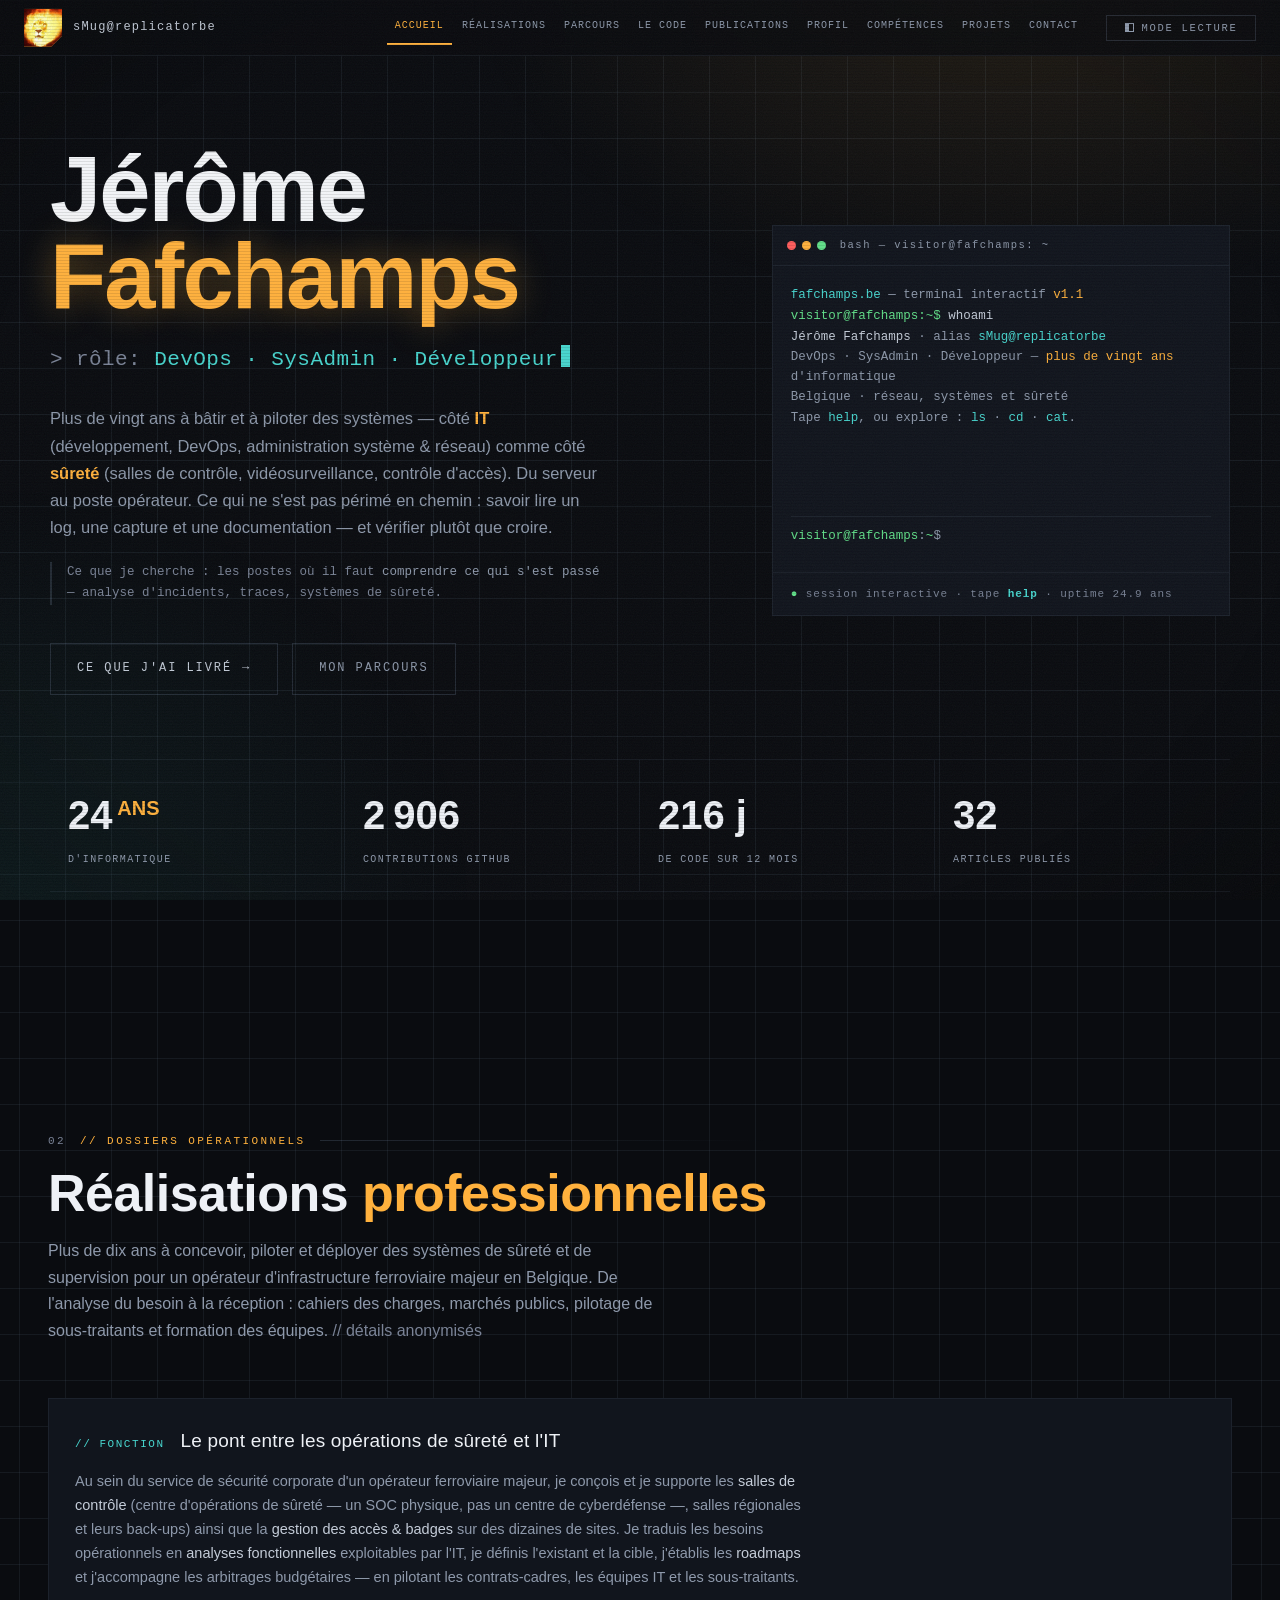
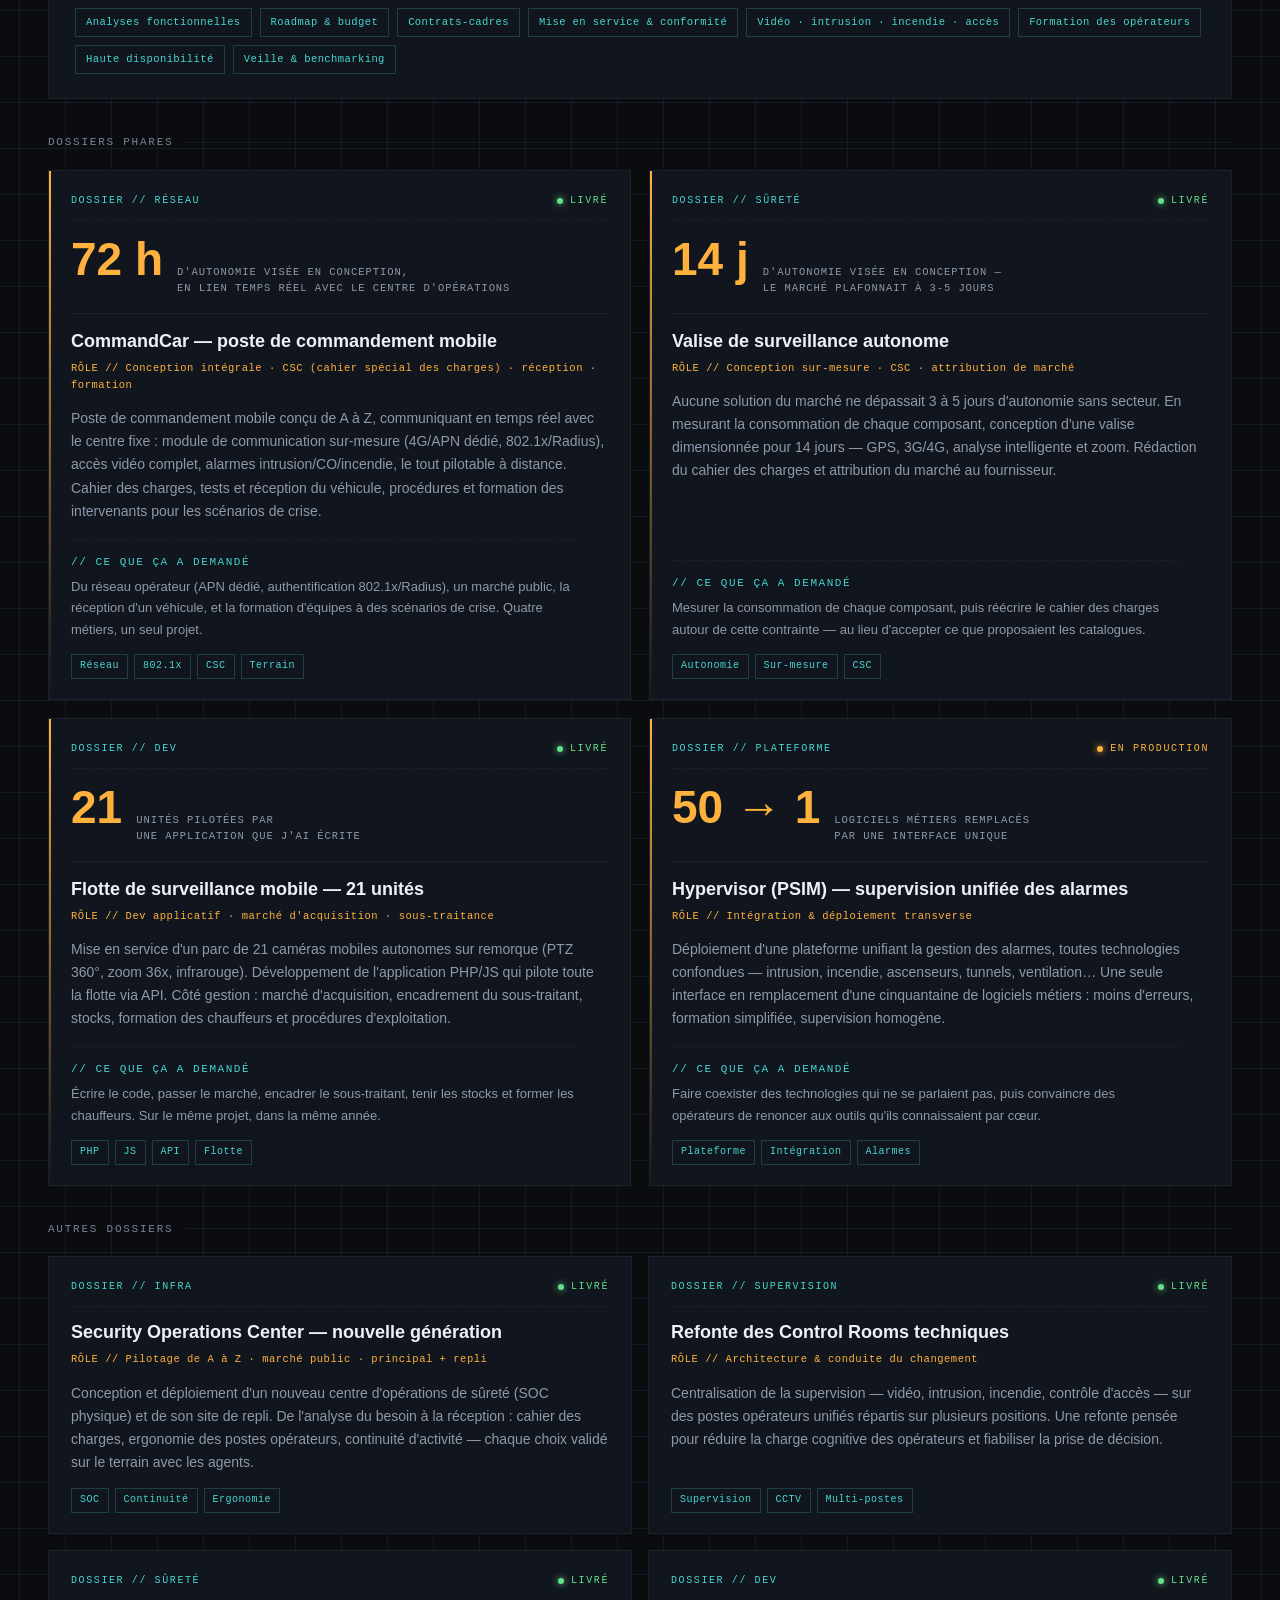
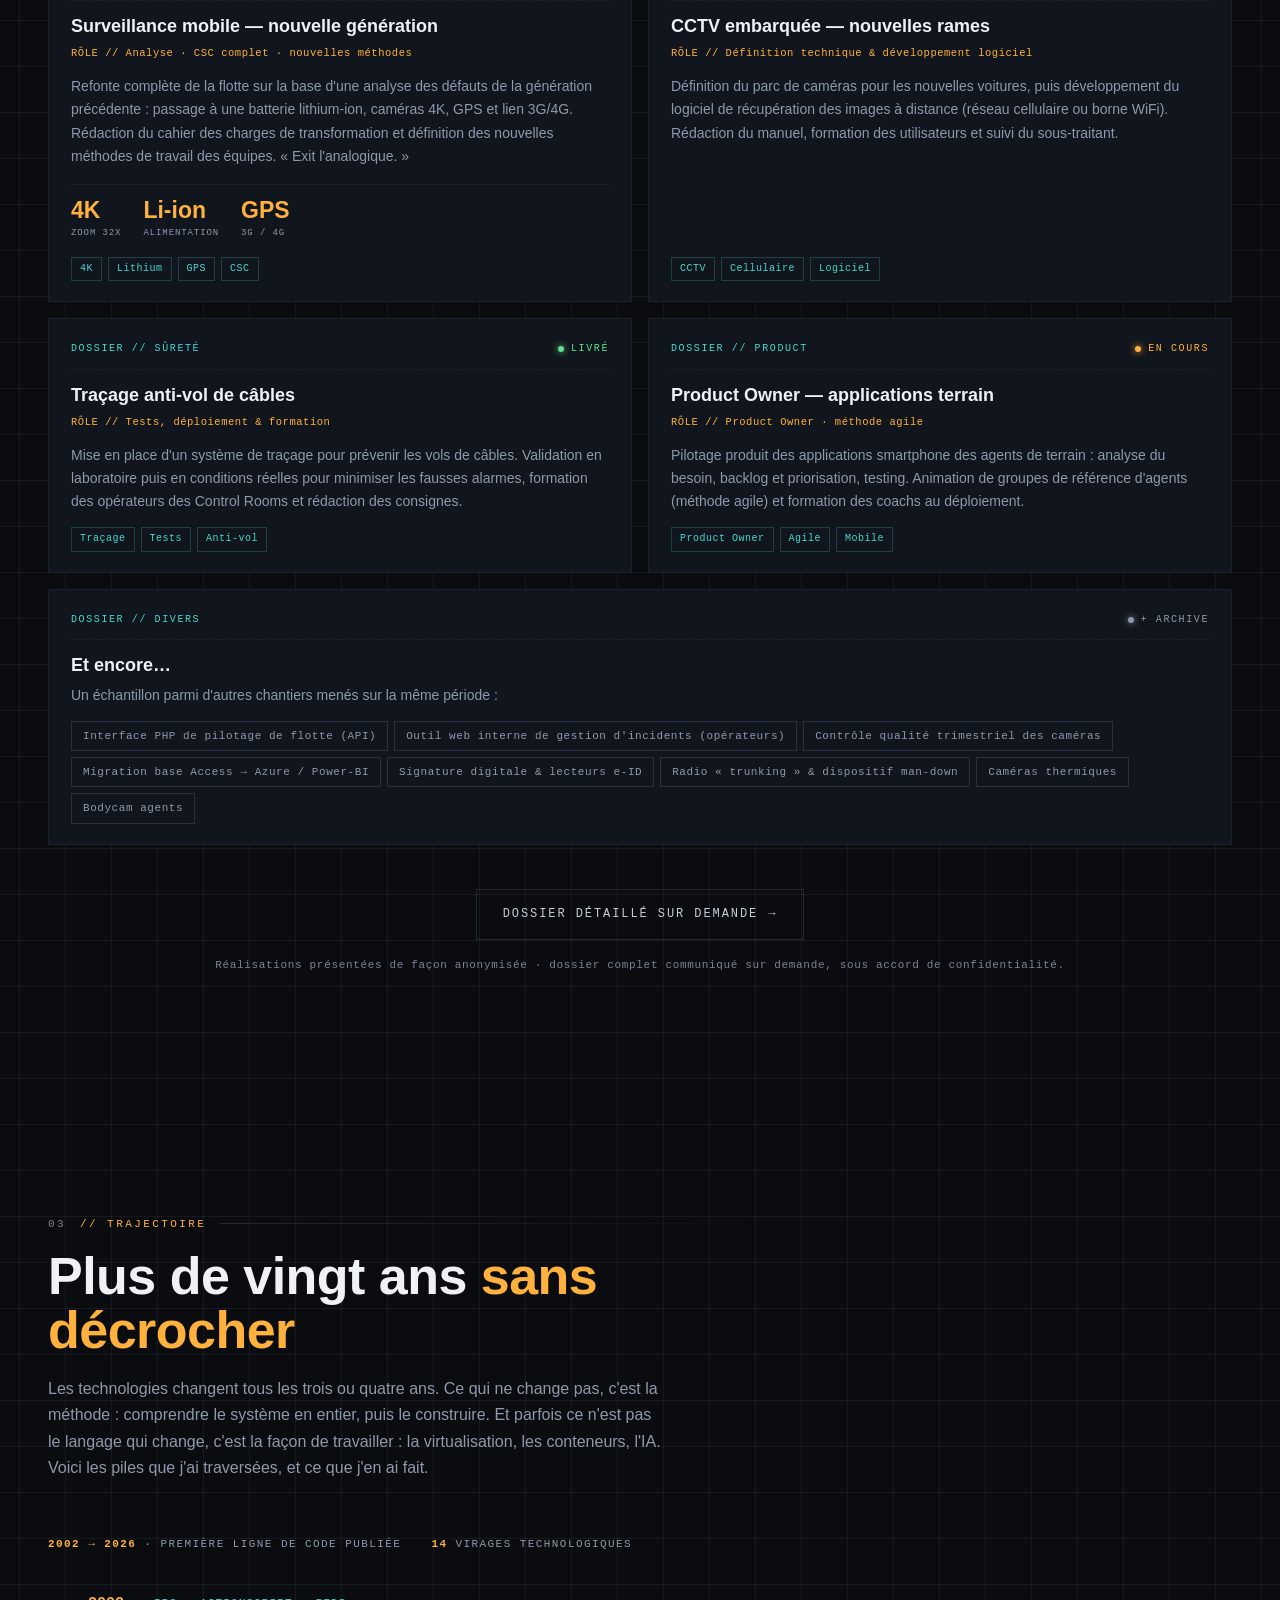
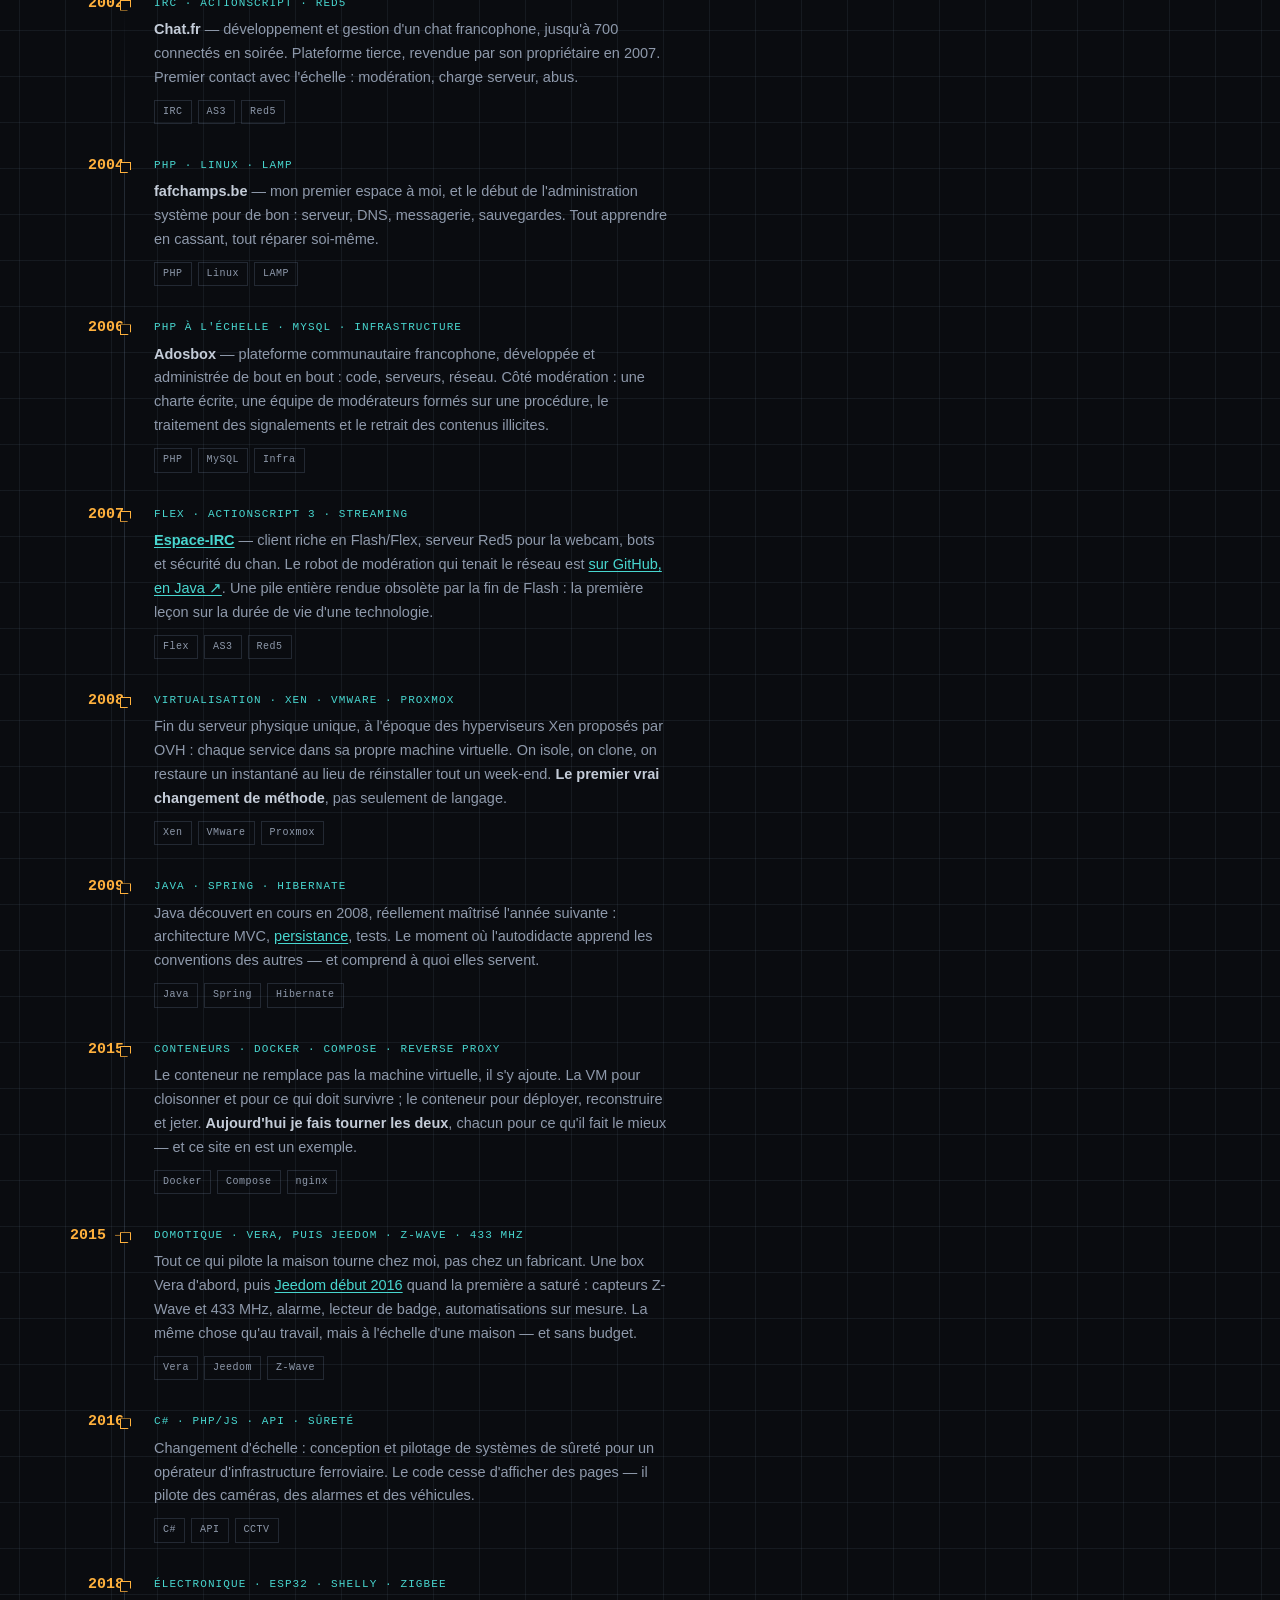
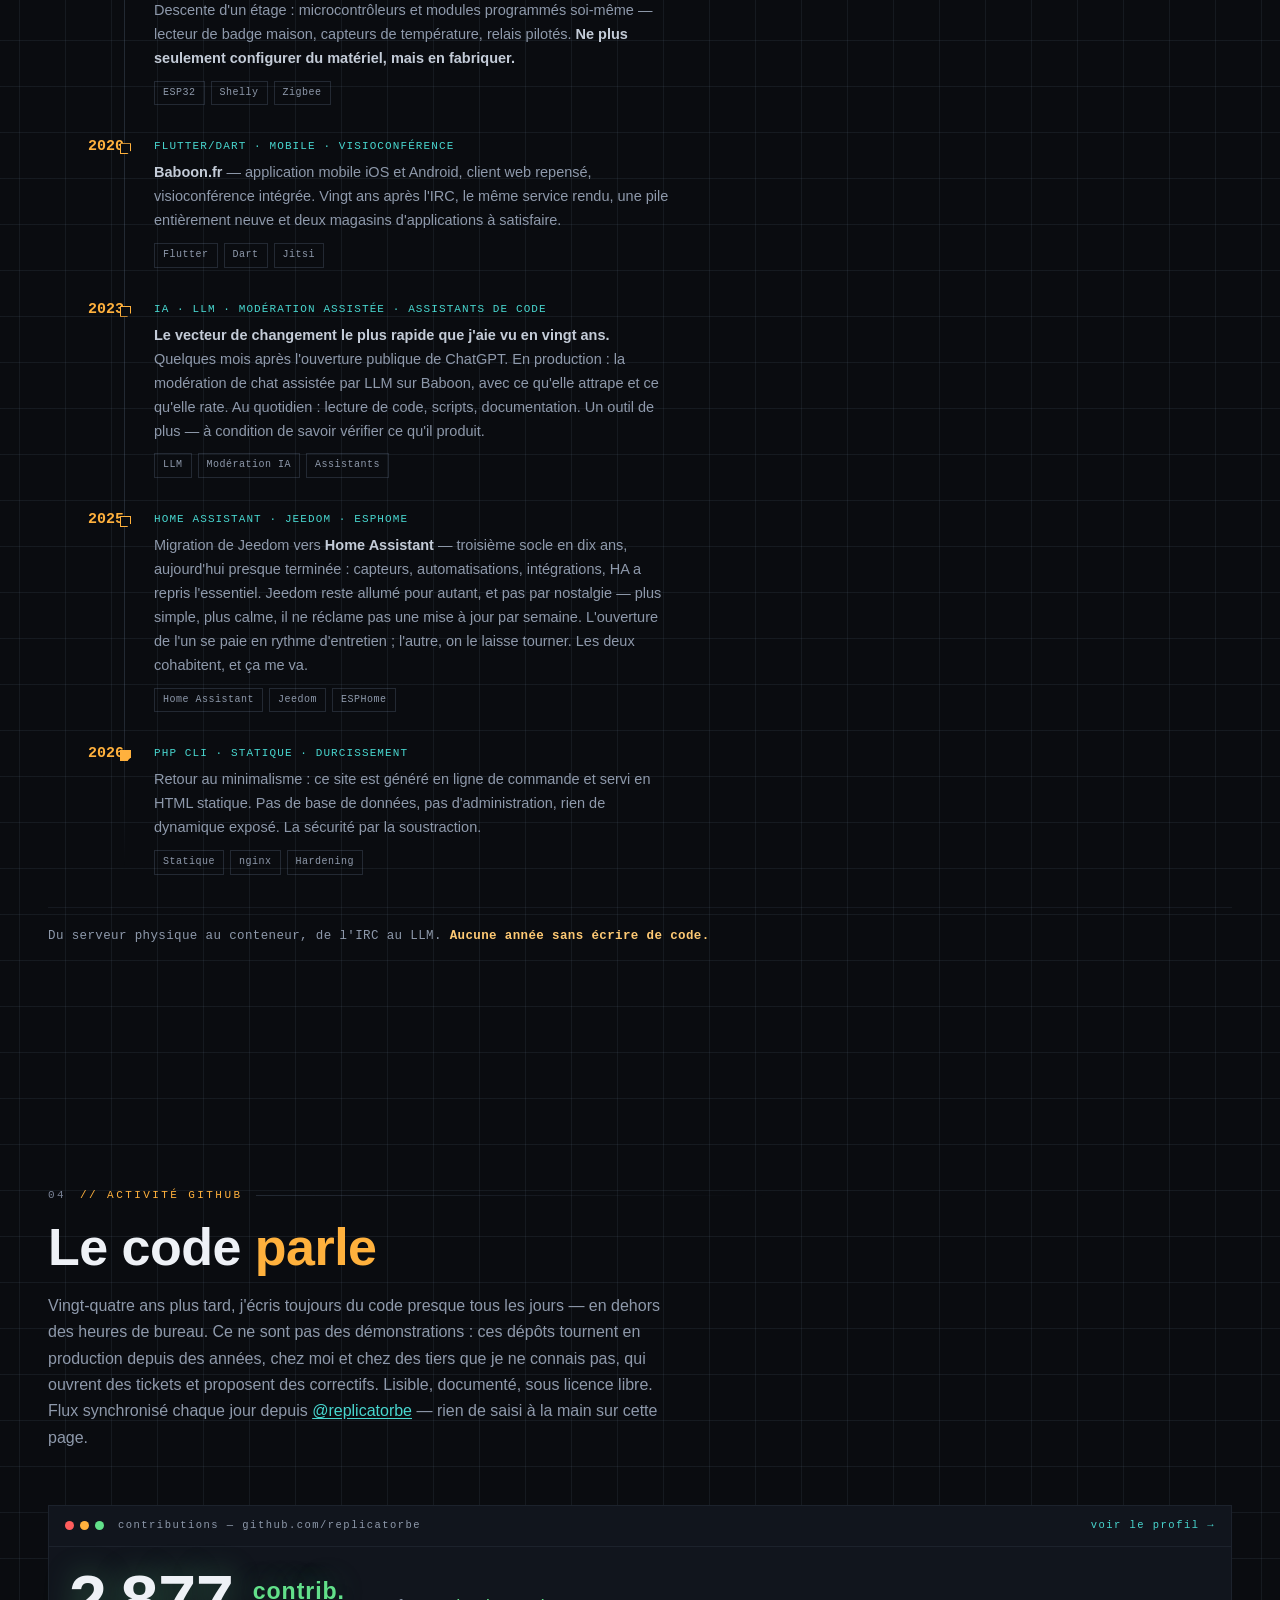
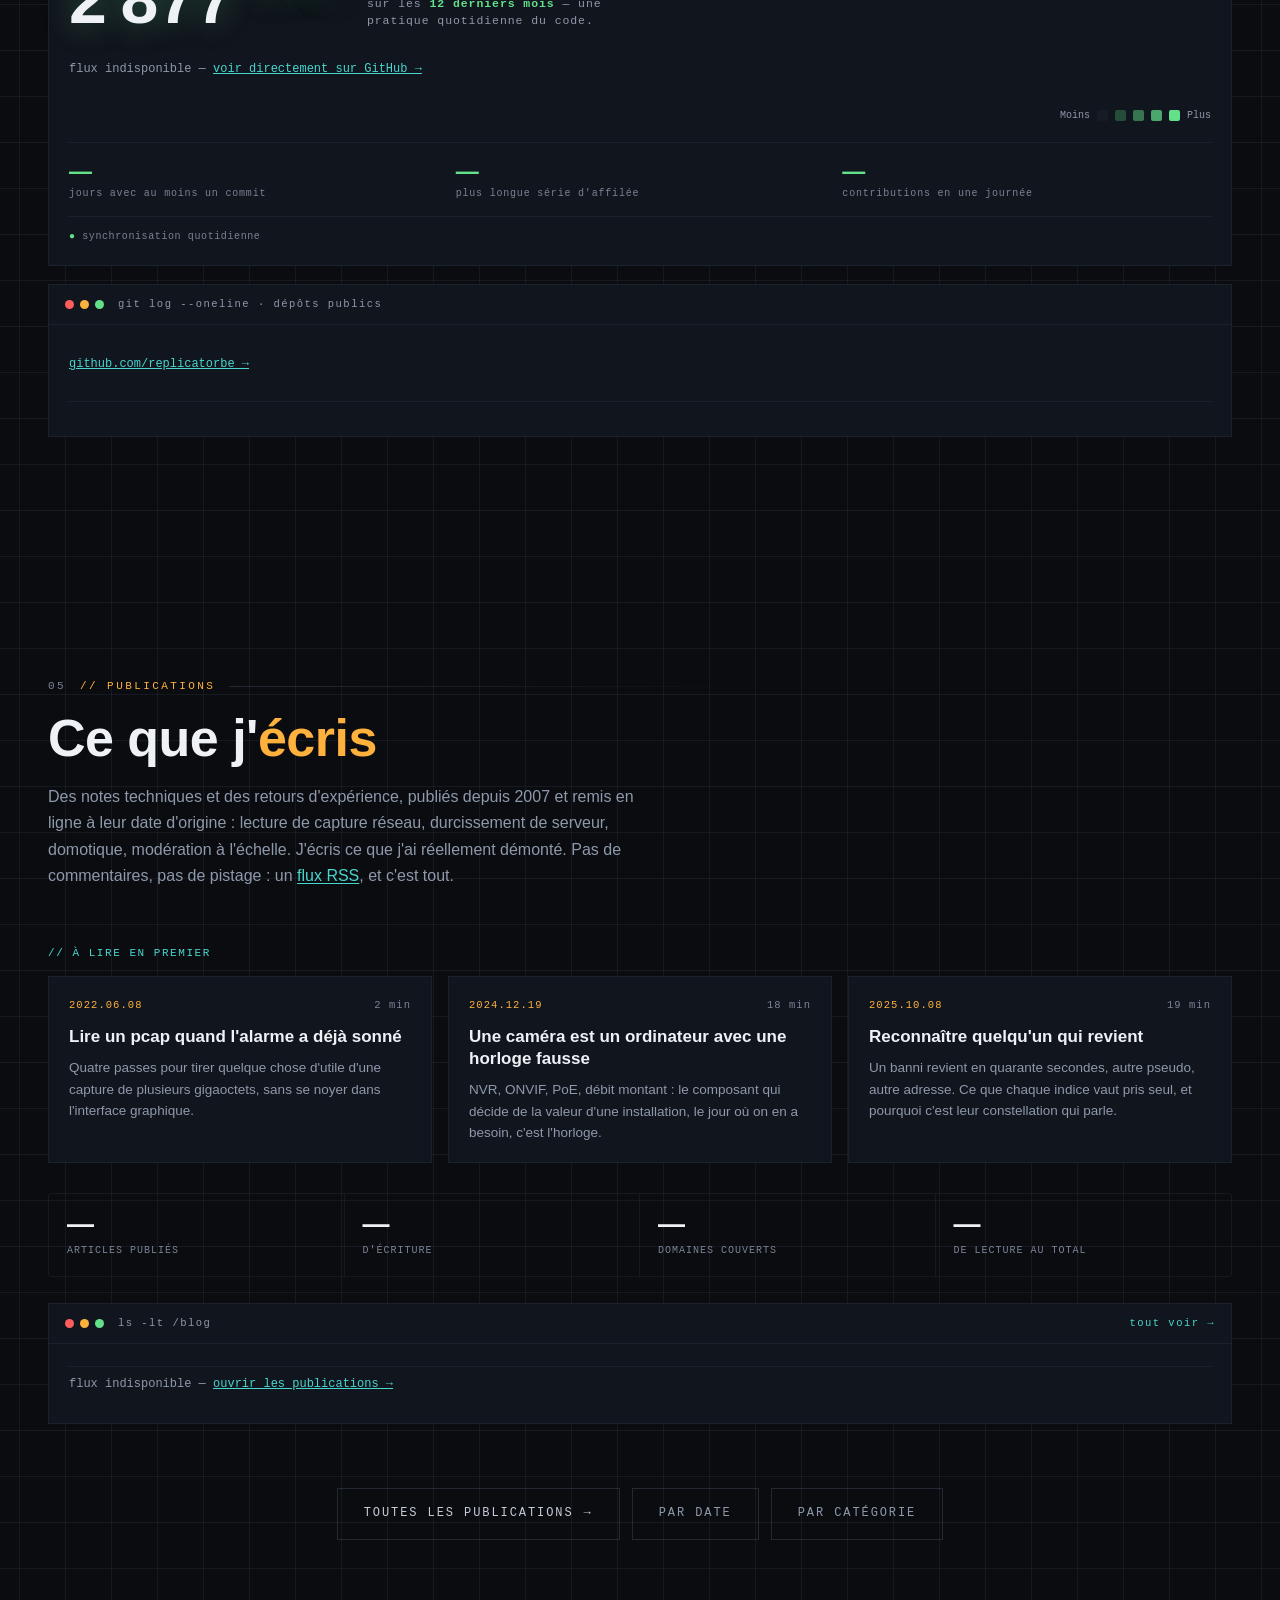
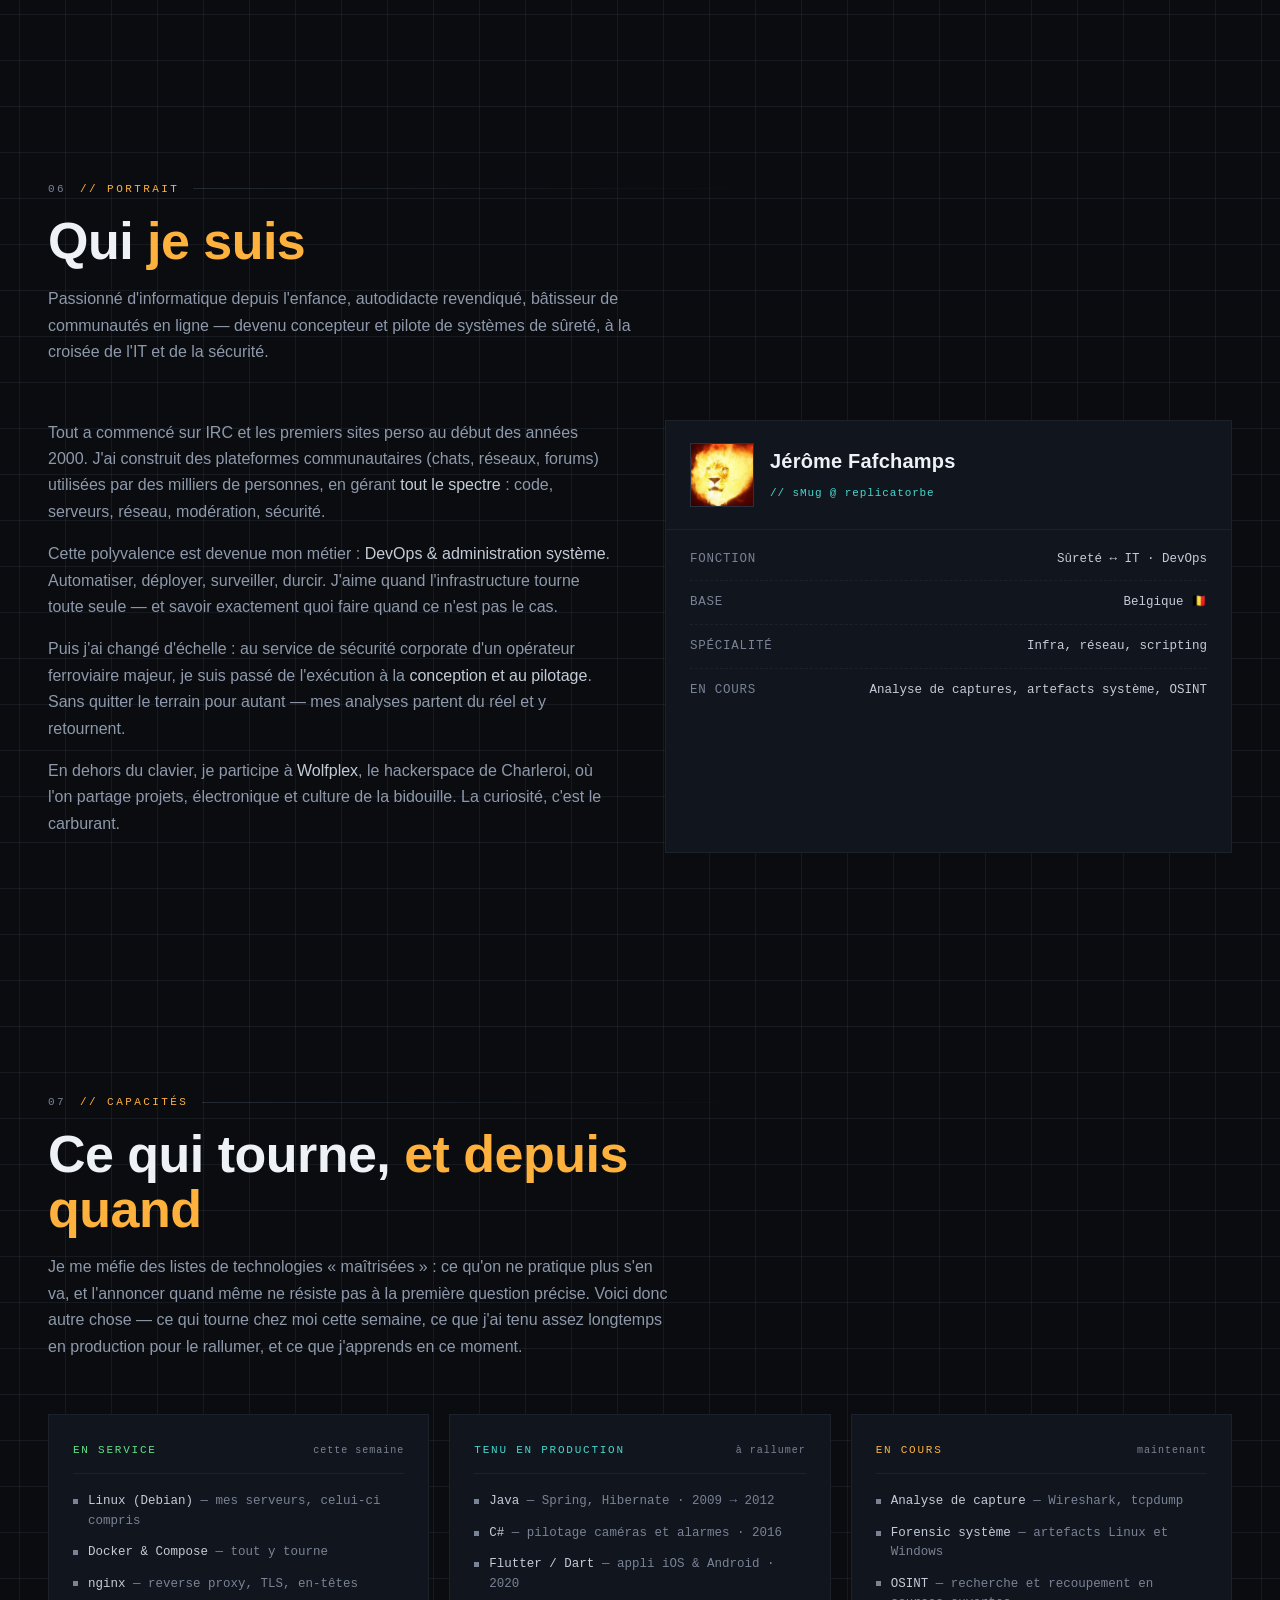
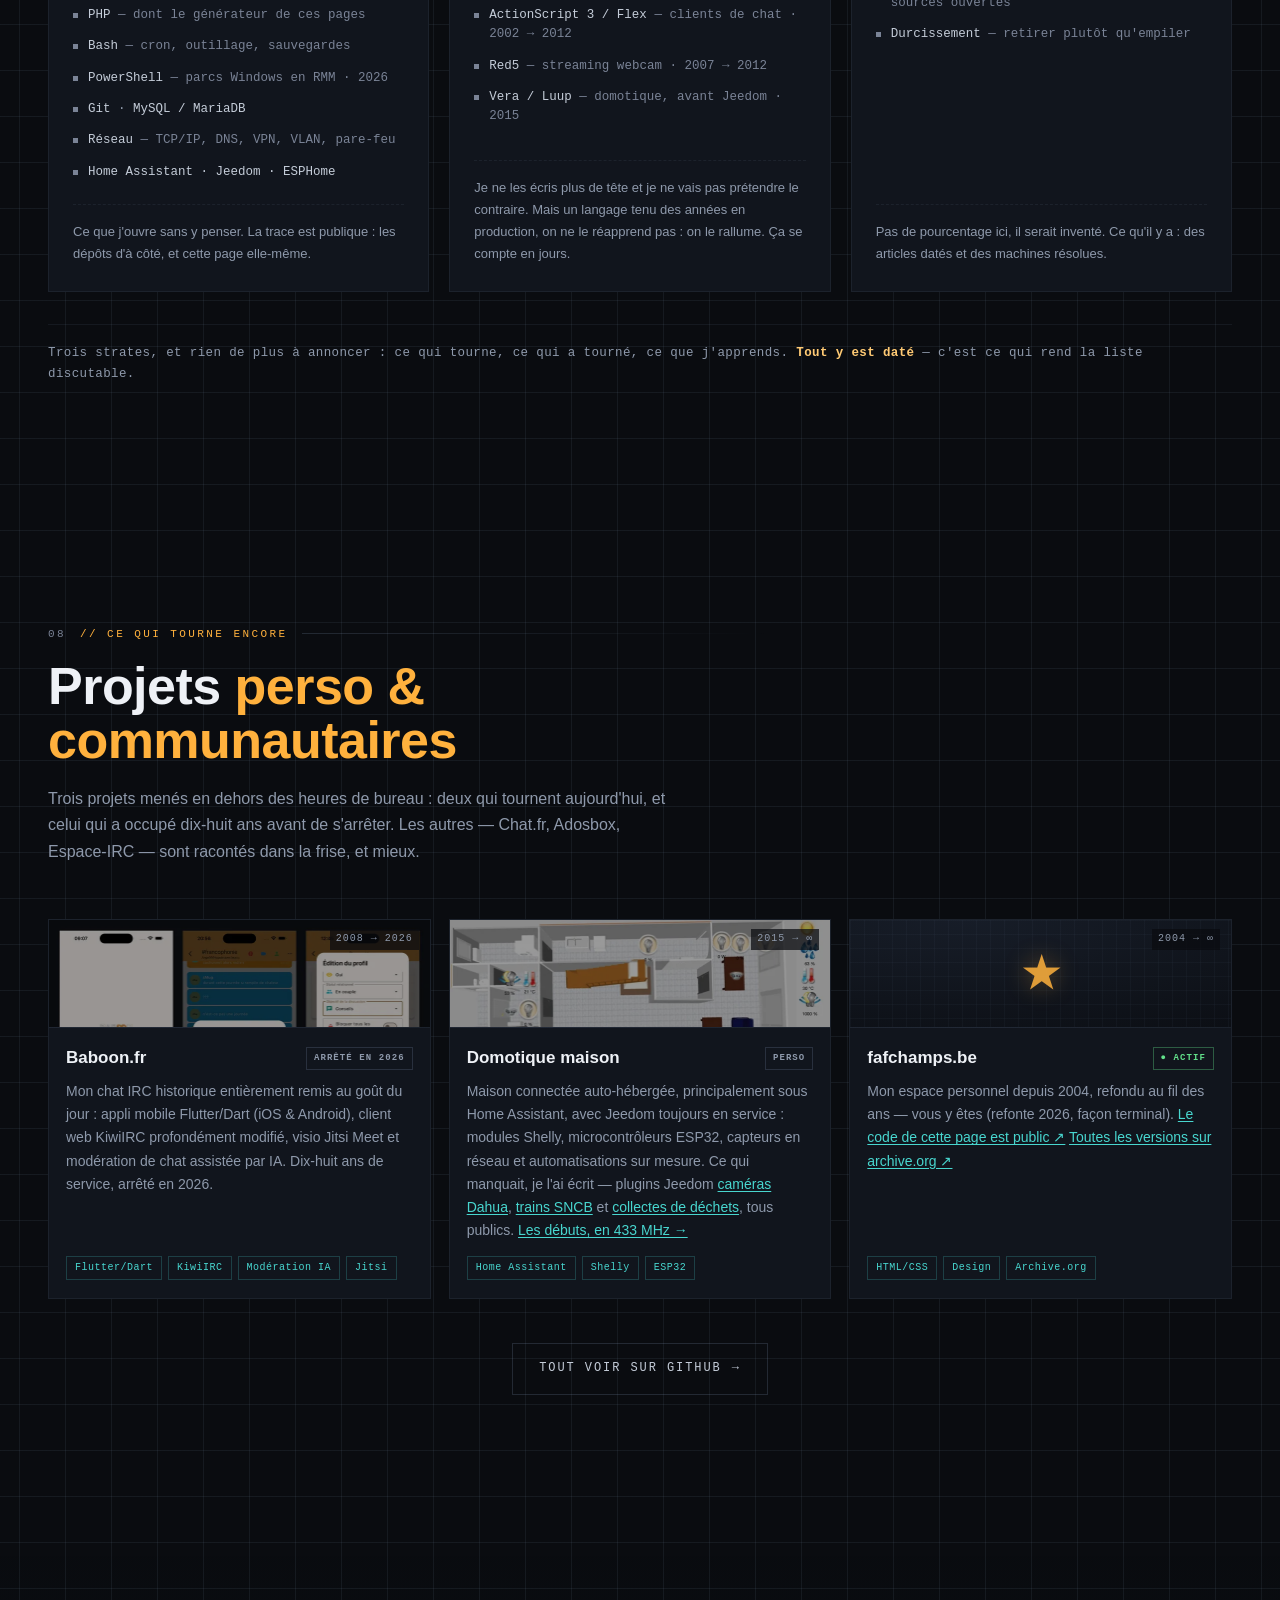
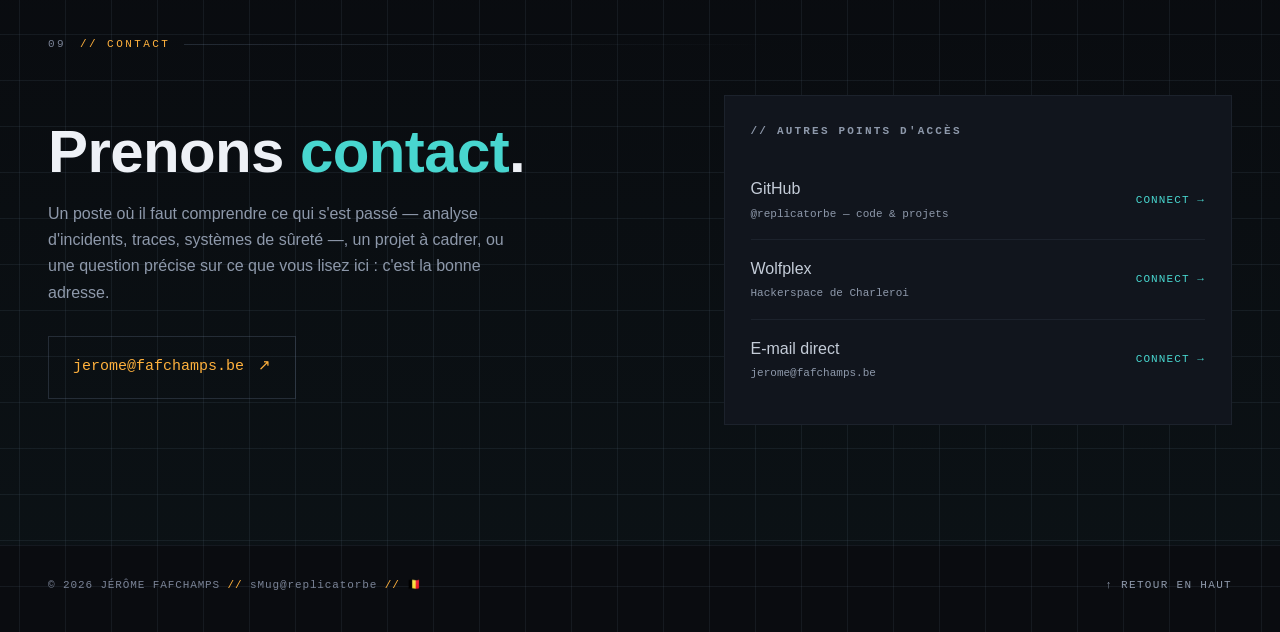
==== commit b1fada2d: "Accueil : retirer le décor, remettre le travail devant L'écran de démarrage montait /dev/evidence et" ====
--- a/index.html
+++ b/index.html
@@ -2,25 +2,30 @@
 <html lang="fr" dir="ltr">
 <head>
 <meta charset="utf-8">
-<meta http-equiv="X-UA-Compatible" content="IE=edge">
 <meta name="viewport" content="width=device-width, initial-scale=1">
 
 <title>Jérôme Fafchamps · sMug — IT & Sûreté · DevOps, Réseau, Salles de contrôle</title>
-<meta name="description" content="Jérôme Fafchamps (sMug) — 20 ans à l'intersection de l'IT et de la sûreté : DevOps, administration système & réseau, développement, et conception, supervision & pilotage de systèmes de sécurité (salles de contrôle, vidéosurveillance, contrôle d'accès). Belgique.">
-<meta name="keywords" content="Jérôme Fafchamps, sMug, Responsable IT, Responsable sûreté, Gardiennage, DevOps, SysAdmin, Réseau, Développeur, PHP, Java, Cybersécurité, Sécurité informatique, Sûreté, Vidéosurveillance, CCTV, Contrôle d'accès, Salles de contrôle, Gestion de projet, Belgique, Wolfplex">
+<meta name="description" content="Jérôme Fafchamps (sMug) — plus de vingt ans à l'intersection de l'IT et de la sûreté : DevOps, administration système & réseau, développement, et conception, supervision & pilotage de systèmes de sécurité (salles de contrôle, vidéosurveillance, contrôle d'accès). Belgique.">
 <meta name="author" content="Jérôme Fafchamps">
 <meta name="theme-color" content="#0a0c10">
-<!-- Mode lecture (thème clair). Servi en ligne et non depuis assets/site.js
-     pour deux raisons : le thème doit être posé AVANT le premier rendu, sinon
-     la page clignote en sombre ; et c'est la seule sortie du mode clair — si
-     elle dépendait d'un fichier, une requête bloquée enfermerait le visiteur
-     dans un thème qu'il n'aurait plus aucun moyen de quitter. Placé avant la
-     feuille de style : un script en ligne placé après elle devrait d'abord
-     en attendre le chargement.
-     La préférence (clé fcb_read) est partagée avec /blog/. -->
+<!-- Deux choses que seul un script en ligne, placé ici, peut faire.
+     1. Le mode lecture (thème clair) : il doit être posé AVANT le premier
+        rendu, sinon la page clignote en sombre. Et c'est la seule sortie du
+        thème clair — si elle dépendait d'un fichier, une requête bloquée
+        enfermerait le visiteur dans un thème qu'il ne pourrait plus quitter.
+        La préférence (clé fcb_read) est partagée avec /blog/.
+     2. La classe « js » sur <html> : tout le CSS d'apparition en est
+        désormais dépendant, de sorte que la page soit lisible même sans
+        JavaScript (voir .reveal plus bas).
+     Placé avant la feuille de style : un script en ligne placé après elle
+     devrait d'abord en attendre le chargement. -->
 <script>
 (function(){
   var r=document.documentElement, m=document.querySelector('meta[name="theme-color"]');
+  /* « JavaScript tourne ici » : l'état masqué des blocs .reveal est
+     conditionné à cette classe. Sans elle ils restent visibles, ce qui est
+     le bon défaut — une page sans JS doit se lire, pas rester blanche. */
+  r.classList.add('js');
   function lu(){ try{ return localStorage.getItem('fcb_read')==='1'; }catch(e){ return false; } }
   function paint(on){
     if(on){ r.setAttribute('data-read','on'); } else { r.removeAttribute('data-read'); }
@@ -55,21 +60,25 @@
 
 <meta property="og:type" content="website">
 <meta property="og:title" content="Jérôme Fafchamps — IT & Sûreté · DevOps, Réseau, Salles de contrôle">
-<meta property="og:description" content="20 ans à l'intersection de l'IT et de la sûreté : infrastructure, réseau, développement et systèmes de sécurité (salles de contrôle, vidéosurveillance, contrôle d'accès). Belgique.">
+<meta property="og:description" content="Plus de vingt ans à l'intersection de l'IT et de la sûreté : infrastructure, réseau, développement et systèmes de sécurité (salles de contrôle, vidéosurveillance, contrôle d'accès). Belgique.">
 <meta property="og:url" content="https://www.fafchamps.be/">
 <meta property="og:locale" content="fr_BE">
-<meta property="og:image" content="https://www.fafchamps.be/img/og-fafchamps.png">
+<meta property="og:image" content="https://www.fafchamps.be/img/og-fafchamps.jpg">
+<meta property="og:image:type" content="image/jpeg">
 <meta property="og:image:width" content="1200">
 <meta property="og:image:height" content="630">
 <meta property="og:image:alt" content="Jérôme Fafchamps — sMug @ replicatorbe — IT &amp; Sûreté">
 <meta name="twitter:card" content="summary_large_image">
 
-<link rel="preconnect" href="https://fonts.googleapis.com">
-<link rel="preconnect" href="https://fonts.gstatic.com" crossorigin>
-<link href="https://fonts.googleapis.com/css2?family=Chakra+Petch:wght@400;500;600;700&family=IBM+Plex+Sans:wght@300;400;500;600&family=JetBrains+Mono:wght@400;500;700&display=swap" rel="stylesheet">
-
-<!-- Fallback : si JS est désactivé, on retire l'écran de boot pour ne pas masquer le site -->
-<noscript><style>.boot{display:none!important}</style></noscript>
+<!-- Polices servies depuis ce domaine (voir assets/fonts.css) : plus de
+     préconnexion à deux origines tierces, ni de feuille de style bloquante
+     chez Google. Même fichier que /blog/. -->
+<link rel="stylesheet" href="/assets/fonts.css">
+
+<!-- Ceinture par-dessus la bretelle : l'état masqué des blocs .reveal dépend
+     déjà de la classe « js », que le script ci-dessus est seul à poser. Si ce
+     script ne s'exécute pas du tout, cette règle finit le travail. -->
+<noscript><style>.reveal,:root.js .reveal{opacity:1!important;transform:none!important}</style></noscript>
 
 <!-- Données structurées -->
 <script type="application/ld+json">
@@ -81,7 +90,7 @@
   "alternateName": "sMug",
   "url": "https://www.fafchamps.be/",
   "jobTitle": "IT & Sûreté · DevOps, Réseau & Salles de contrôle",
-  "email": "mailto:jerome@fafchamps.be",
+  "email": "jerome@fafchamps.be",
   "address": { "@type": "PostalAddress", "addressCountry": "BE" },
   "knowsAbout": ["DevOps","Administration système","Réseau","Cybersécurité","Sûreté","Vidéosurveillance","Contrôle d'accès","Salles de contrôle","Gestion de projet","Analyse fonctionnelle","PHP","Java","C#","JavaScript","Flutter","SQL"],
   "knowsLanguage": ["fr","en"],
@@ -221,33 +230,7 @@
 ::-webkit-scrollbar-thumb:hover{background:var(--amber)}
 
 /* ============================================================= *
- *  BOOT LOADER                                                  *
- * ============================================================= */
-.boot{
-  position:fixed;inset:0;z-index:10000;background:var(--bg);
-  display:flex;align-items:center;justify-content:center;
-  font-family:var(--ff-mono);font-size:13px;
-  transition:opacity .6s var(--ease),visibility .6s;
-}
-.boot.done{opacity:0;visibility:hidden}
-.boot__inner{width:min(560px,86vw)}
-.boot__bar{display:flex;justify-content:space-between;color:var(--text-faint);
-  font-size:10.5px;letter-spacing:.18em;margin-bottom:18px;
-  border-bottom:1px solid var(--line-bright);padding-bottom:10px}
-.boot__line{opacity:0;transform:translateY(4px);white-space:nowrap;overflow:hidden;
-  animation:bootline .35s var(--ease) forwards;color:var(--text-dim);margin:3px 0}
-.boot__line .ok{color:var(--green)}
-.boot__line .run{color:var(--amber)}
-.boot__line.grant{color:var(--amber);font-weight:700;letter-spacing:.05em;margin-top:14px}
-@keyframes bootline{to{opacity:1;transform:none}}
-/* couper l'animation ne suffit pas : l'état de repos est opacity:0, il faut
-   restituer l'état final sinon l'écran de boot reste noir. */
-@media (prefers-reduced-motion:reduce){.boot__line{animation:none;opacity:1;transform:none}}
-.boot__skip{margin-top:22px;color:var(--text-faint);font-size:10px;letter-spacing:.2em}
-.boot__skip b{color:var(--text-dim)}
-
-/* ============================================================= *
- *  HUD CHROME (top status bar + side rail)                      *
+ *  HUD CHROME (barre de statut en haut)                         *
  * ============================================================= */
 /* ---------- Barre de navigation ---------- */
 /* z-index au-dessus de .mobile-nav : le bouton burger vit dans la barre,
@@ -324,25 +307,6 @@
   .readtoggle{font-size:9.5px;letter-spacing:.1em;gap:7px;padding:6px 9px;min-width:128px}
 }
 
-/* side nav rail */
-.rail{
-  position:fixed;top:50%;right:26px;transform:translateY(-50%);z-index:901;
-  display:flex;flex-direction:column;gap:4px;
-}
-.rail a{
-  display:flex;align-items:center;gap:10px;justify-content:flex-end;
-  font-family:var(--ff-mono);font-size:10px;letter-spacing:.12em;color:var(--text-faint);
-  padding:5px 2px;transition:color .3s;
-}
-.rail a .num{opacity:.5}
-.rail a .label{opacity:0;transform:translateX(8px);transition:.3s var(--ease);
-  text-transform:uppercase;white-space:nowrap}
-.rail a .tick{width:22px;height:1px;background:currentColor;transition:width .3s,background .3s}
-.rail a:hover,.rail a.active{color:var(--amber)}
-.rail a:hover .label,.rail a.active .label{opacity:1;transform:none}
-.rail a.active .tick{width:34px;height:2px}
-.rail{display:none}  /* remplacé par la barre de navigation en haut */
-
 /* mobile nav */
 /* le bouton est un enfant de .topbar : sans position il n'aurait pas de
    z-index propre, c'est la barre qui le fait passer devant l'overlay. */
@@ -372,7 +336,19 @@
 /* ============================================================= *
  *  LAYOUT PRIMITIVES                                            *
  * ============================================================= */
+/* ---------- lien d'évitement ----------
+   Premier élément focusable de la page : une tabulation depuis la barre
+   d'adresse et l'on saute par-dessus les neuf entrées de navigation, au lieu
+   de les traverser sur chaque page. Hors focus, il ne se voit pas. */
+.skip{position:fixed;left:-9999px;top:0;z-index:906;
+  font-family:var(--ff-mono);font-size:11.5px;letter-spacing:.14em;text-transform:uppercase;
+  background:var(--amber);color:#0a0c10;padding:12px 18px;border:0}
+.skip:focus{left:10px;top:10px}
+
 main{position:relative;z-index:1}
+/* cible du lien d'évitement : focalisable au clavier sans cerner toute la
+   page d'un liseré */
+main:focus{outline:none}
 .wrap{max-width:var(--maxw);margin:0 auto;padding:0 28px}
 section{position:relative;padding:120px 0;scroll-margin-top:44px}
 @media(max-width:680px){section{padding:84px 0}.wrap{padding:0 18px}}
@@ -440,6 +416,12 @@
 .btn--ghost:hover{color:var(--text);border-color:var(--line-bright)}
 .btn .ar{transition:transform .3s}
 .btn:hover .ar{transform:translateX(4px)}
+
+/* Ce que je cherche : une ligne, en retrait, sous l'accroche. */
+.hero__seek{margin-top:20px;max-width:560px;padding-left:15px;
+  border-left:2px solid var(--line-bright);font-family:var(--ff-mono);
+  font-size:12.5px;line-height:1.75;color:var(--text-faint)}
+.hero__seek b{color:var(--text-dim);font-weight:500}
 
 /* hero console panel */
 .console{padding:0;font-family:var(--ff-mono)}
@@ -472,18 +454,6 @@
 .term__sep{color:var(--text-dim)}
 .term__input{flex:1;min-width:0;background:transparent;border:0;outline:0;color:var(--text);
   font-family:var(--ff-mono);font-size:12.5px;caret-color:var(--amber);padding:0}
-
-/* konami easter egg */
-.konami{position:fixed;inset:0;z-index:10001;display:none;background:rgba(6,8,11,.94)}
-.konami.on{display:block}
-.konami canvas{position:absolute;inset:0;display:block}
-.konami__msg{position:absolute;top:50%;left:50%;transform:translate(-50%,-50%);z-index:2;
-  text-align:center;padding:26px 36px;background:rgba(10,12,16,.72);border:1px solid var(--amber);
-  box-shadow:0 0 50px rgba(255,177,61,.35);backdrop-filter:blur(2px)}
-.konami__msg .konami__ttl{font-family:var(--ff-display);font-weight:700;font-size:clamp(22px,4vw,34px);
-  color:var(--amber);letter-spacing:.04em;text-shadow:0 0 24px rgba(255,177,61,.5)}
-.konami__msg p{font-family:var(--ff-mono);font-size:12px;color:var(--cyan);margin-top:10px;letter-spacing:.1em}
-.konami__msg small{display:block;margin-top:16px;font-family:var(--ff-mono);font-size:10px;color:var(--text-dim);letter-spacing:.12em}
 
 /* stat strip */
 .stats{display:grid;grid-template-columns:repeat(4,1fr);gap:0;margin-top:64px;
@@ -841,12 +811,41 @@
   display:inline-flex;align-items:center;gap:8px;letter-spacing:.12em;transition:color .3s}
 .totop:hover{color:var(--amber)}
 
-/* ---------- reveal animation ---------- */
-.reveal{opacity:0;transform:translateY(26px);transition:opacity .8s var(--ease),transform .8s var(--ease)}
-.reveal.in{opacity:1;transform:none}
+/* ============================================================= *
+ *  QUELQUES RÈGLES QUI REMPLACENT DES ATTRIBUTS style="…"        *
+ *  Rien de neuf à l'écran : ce sont exactement les déclarations
+ *  qui étaient écrites à la main dans le corps de la page. Mais un
+ *  attribut de style est précisément ce qui obligerait la CSP à
+ *  garder « style-src 'unsafe-inline' » même après avoir sorti
+ *  cette feuille du HTML.
+ * ============================================================= */
+.hero__lead strong{color:var(--amber)}
+.console__foot b{color:var(--cyan)}
+.sec-sub .faint{color:var(--text-faint)}
+.sec-head--tight{margin-bottom:42px}
+/* liens posés dans un paragraphe de frise ou un chapeau de section */
+.tl__txt a,.sec-sub a{color:var(--cyan);text-decoration:underline;text-underline-offset:2px}
+.tl__txt a:hover,.sec-sub a:hover{color:var(--amber)}
+/* le bouton centré qui clôt une section, et sa note en dessous */
+.ctr{text-align:center;margin-top:44px}
+.ctr-note{margin-top:16px;font-family:var(--ff-mono);font-size:11px;
+  letter-spacing:.06em;color:var(--text-faint)}
+
+/* ---------- apparition au défilement ----------
+   Le défaut est VISIBLE. L'état masqué n'est posé que si <html> porte la
+   classe « js », et cette classe n'est posée que par le script en ligne du
+   <head> — donc uniquement là où un JavaScript tourne et pourra la lever.
+   Avant cette inversion, les quelque 70 blocs en .reveal partaient à
+   opacity:0 et seul l'IntersectionObserver de site.js les découvrait : sans
+   JS, ou si le fichier ne se chargeait pas, la page était blanche.
+   Les sélecteurs porteurs de « .in » doivent rester au moins aussi
+   spécifiques que « :root.js .reveal », sinon ils ne lèveraient rien. */
+.reveal{transition:opacity .8s var(--ease),transform .8s var(--ease)}
+:root.js .reveal{opacity:0;transform:translateY(26px)}
+.reveal.in,:root.js .reveal.in{opacity:1;transform:none}
 .reveal.d1{transition-delay:.08s}.reveal.d2{transition-delay:.16s}
 .reveal.d3{transition-delay:.24s}.reveal.d4{transition-delay:.32s}
-@media(prefers-reduced-motion:reduce){.reveal{opacity:1;transform:none;transition:none}}
+@media(prefers-reduced-motion:reduce){.reveal,:root.js .reveal{opacity:1;transform:none;transition:none}}
 /* ============================================================= *
  *  PUBLICATIONS — teaser alimenté par data/blog.json            *
  * ============================================================= */
@@ -893,6 +892,25 @@
 .pub-chips a:hover,.pub-chips a:focus-visible{border-color:var(--amber);color:var(--amber)}
 .pub-chips a i{font-style:normal;color:var(--amber);font-size:10px}
 
+/* ---------- articles épinglés ----------
+   Trois titres écrits dans la page, au-dessus de la liste chargée depuis
+   data/blog.json : trois sujets lisibles valent mieux qu'un compteur, et ils
+   restent là si le flux ne répond pas. */
+.pins__lab{margin-bottom:14px}
+.pins{display:grid;grid-template-columns:repeat(3,1fr);gap:16px;margin-bottom:30px}
+@media(max-width:900px){.pins{grid-template-columns:1fr}}
+.pin{display:flex;flex-direction:column;padding:20px 20px 18px;
+  transition:transform .3s var(--ease)}
+.pin:hover{transform:translateY(-4px)}
+.pin__meta{display:flex;align-items:baseline;justify-content:space-between;gap:12px;
+  font-family:var(--ff-mono);font-size:10.5px;letter-spacing:.1em;margin-bottom:12px}
+.pin__date{color:var(--amber)}
+.pin__rt{color:var(--text-faint)}
+.pin__title{font-family:var(--ff-display);font-size:17px;font-weight:600;
+  color:var(--text-strong);line-height:1.3;margin-bottom:9px;transition:color .2s var(--ease)}
+.pin:hover .pin__title{color:var(--amber)}
+.pin__sum{font-size:13.5px;color:var(--text-dim);line-height:1.6;margin:0}
+
 .pub-nav{display:flex;flex-wrap:wrap;gap:12px;justify-content:center;margin-top:38px}
 @media(max-width:620px){
   .pub{grid-template-columns:1fr auto}
@@ -981,25 +999,13 @@
    le #f4f1ea du fond y serait trop proche. Même valeur que blog.css.
    Le bouton fantôme est exclu : il n'a pas de fond ambre pour porter ce clair. */
 :root[data-read="on"] .btn:hover:not(.btn--ghost),
-:root[data-read="on"] .mailbtn:hover{color:#fffdf8}
+:root[data-read="on"] .mailbtn:hover,
+:root[data-read="on"] .skip{color:#fffdf8}
 :root[data-read="on"] ::selection{background:var(--amber);color:#fffdf8}
 
 /* Le gris bleuté du survol vire au froid sur le papier (même correction que
    .postrow:hover dans blog.css). */
 :root[data-read="on"] .pub:hover{background:rgba(35,38,44,.04)}
-/* L'œuf de Pâques garde son fond noir dans les deux thèmes : sa pluie de
-   caractères est peinte sur un canvas, hors de portée du CSS. Mais son encre,
-   elle, suivait le thème — ambre et cyan « papier » sur voile noir tombaient à
-   2,8:1. On lui réimpose donc la palette terminal, localement. */
-:root[data-read="on"] .konami{
-  --amber:#ffb13d; --amber-soft:#ffca74; --cyan:#48d6cf; --green:#62e08a;
-  --text-strong:#eef1f6; --text:#c4ccd8; --text-dim:#8e99ab; --text-faint:#7a8396;
-}
-
-
-/* La séquence Konami reste sombre en mode lecture, volontairement : son fond
-   est une pluie de caractères verts peinte sur <canvas> par site.js, hors de
-   portée du CSS. Éclaircir le seul cartouche l'aurait posé sur du noir. */
 </style>
 </head>
 
@@ -1009,36 +1015,19 @@
 <div class="grain" aria-hidden="true"></div>
 <div class="scanlines" aria-hidden="true"></div>
 <div class="scrollprog" id="scrollprog" aria-hidden="true"></div>
-<div class="konami" id="konami" aria-hidden="true">
-  <canvas id="konamiCanvas"></canvas>
-  <div class="konami__msg">
-    <!-- Titre décoratif de l'easter egg : volontairement pas un titre de niveau,
-         pour ne pas trouer le plan des sections. -->
-    <div class="konami__ttl">ACCÈS ROOT DÉBLOQUÉ</div>
-    <p>// sMug@replicatorbe says hi 👋</p>
-    <small>[ clic ou Échap pour fermer ]</small>
-  </div>
-</div>
-
-<!-- ===================== BOOT ===================== -->
-<div class="boot" id="boot">
-  <div class="boot__inner">
-    <div class="boot__bar"><span>FAFCHAMPS-OS // SECURE TERMINAL</span><span>v3.0</span></div>
-    <div id="bootLines"></div>
-    <div class="boot__skip">[ <b>cliquez</b> ou faites défiler pour accéder ]</div>
-  </div>
-</div>
-
 <!-- ===================== HUD CHROME ===================== -->
+<a class="skip" href="#contenu">Aller au contenu</a>
 <div class="topbar">
-  <a class="brand" href="#accueil" aria-label="Accueil">
+  <!-- pas d'aria-label ici : il remplacerait « sMug@replicatorbe », le texte
+       visible du lien, dans les commandes vocales (WCAG 2.5.3). -->
+  <a class="brand" href="#accueil">
   <span class="brand__mono"><img src="img/avatar-smug.png" alt="" width="128" height="128" decoding="async"></span>
   <span class="brand__txt">sMug@replicatorbe</span>
 </a>
-  <nav class="topnav" aria-label="Navigation">
+  <nav class="topnav" aria-label="Navigation principale">
     <a href="#accueil" data-sec="accueil"><span class="num">01</span>Accueil</a>
-    <a href="#parcours" data-sec="parcours"><span class="num">02</span>Parcours</a>
-    <a href="#realisations" data-sec="realisations"><span class="num">03</span>Réalisations</a>
+    <a href="#realisations" data-sec="realisations"><span class="num">02</span>Réalisations</a>
+    <a href="#parcours" data-sec="parcours"><span class="num">03</span>Parcours</a>
     <a href="#code" data-sec="code"><span class="num">04</span>Le code</a>
     <a href="#publications" data-sec="publications"><span class="num">05</span>Publications</a>
     <a href="#profil" data-sec="profil"><span class="num">06</span>Profil</a>
@@ -1057,23 +1046,11 @@
   <button class="burger" id="burger" type="button" aria-label="Menu" aria-expanded="false" aria-controls="mnav"><span></span><span></span><span></span></button>
 </div>
 
-<nav class="rail" aria-label="Navigation">
-  <a href="#accueil" data-sec="accueil"><span class="label">Accueil</span><span class="num">01</span><span class="tick"></span></a>
-  <a href="#parcours" data-sec="parcours"><span class="label">Parcours</span><span class="num">02</span><span class="tick"></span></a>
-  <a href="#realisations" data-sec="realisations"><span class="label">Réalisations</span><span class="num">03</span><span class="tick"></span></a>
-  <a href="#code" data-sec="code"><span class="label">Le code</span><span class="num">04</span><span class="tick"></span></a>
-  <a href="#publications" data-sec="publications"><span class="label">Publications</span><span class="num">05</span><span class="tick"></span></a>
-  <a href="#profil" data-sec="profil"><span class="label">Profil</span><span class="num">06</span><span class="tick"></span></a>
-  <a href="#competences" data-sec="competences"><span class="label">Compétences</span><span class="num">07</span><span class="tick"></span></a>
-  <a href="#projets" data-sec="projets"><span class="label">Projets</span><span class="num">08</span><span class="tick"></span></a>
-  <a href="#contact" data-sec="contact"><span class="label">Contact</span><span class="num">09</span><span class="tick"></span></a>
-</nav>
-
 <!-- overlay du menu mobile : masqué aux technologies d'assistance tant qu'il est fermé (visibility:hidden) -->
 <nav class="mobile-nav" id="mnav" aria-label="Menu mobile">
   <a href="#accueil"><span class="num">01</span>Accueil</a>
-  <a href="#parcours"><span class="num">02</span>Parcours</a>
-  <a href="#realisations"><span class="num">03</span>Réalisations</a>
+  <a href="#realisations"><span class="num">02</span>Réalisations</a>
+  <a href="#parcours"><span class="num">03</span>Parcours</a>
   <a href="#code"><span class="num">04</span>Le code</a>
   <a href="#publications"><span class="num">05</span>Publications</a>
   <a href="#profil"><span class="num">06</span>Profil</a>
@@ -1082,7 +1059,7 @@
   <a href="#contact"><span class="num">09</span>Contact</a>
 </nav>
 
-<main>
+<main id="contenu" tabindex="-1">
 
 <!-- ===================== HERO ===================== -->
 <section id="accueil" class="hero">
@@ -1092,14 +1069,19 @@
         <h1 class="reveal d1">Jérôme<br><span class="last">Fafchamps</span></h1>
         <div class="hero__role reveal d2"><span class="pre">&gt; rôle:&nbsp;</span><span id="typed"></span><span class="cursor"></span></div>
         <p class="hero__lead reveal d3">
-          20 ans à bâtir, sécuriser et piloter des systèmes — côté <strong style="color:var(--amber)">IT</strong>
-          (développement, DevOps, administration système &amp; réseau) comme côté <strong style="color:var(--amber)">sûreté</strong>
-          (salles de contrôle, vidéosurveillance, contrôle d'accès). Mon métier : faire le pont entre les deux,
-          de la technique au pilotage — avec la cybersécurité en fil rouge.
+          Plus de vingt ans à bâtir et à piloter des systèmes — côté <strong>IT</strong>
+          (développement, DevOps, administration système &amp; réseau) comme côté <strong>sûreté</strong>
+          (salles de contrôle, vidéosurveillance, contrôle d'accès). Du serveur au poste opérateur.
+          Ce qui ne s'est pas périmé en chemin : savoir lire un log, une capture et une
+          documentation — et vérifier plutôt que croire.
+        </p>
+        <p class="hero__seek reveal d3">
+          Ce que je cherche : les postes où il faut <b>comprendre ce qui s'est passé</b> —
+          analyse d'incidents, traces, systèmes de sûreté.
         </p>
         <div class="hero__cta reveal d4">
-          <a href="#parcours" class="btn">Mon parcours <span class="ar">→</span></a>
-          <a href="#realisations" class="btn btn--ghost">Ce que j'ai livré</a>
+          <a href="#realisations" class="btn">Ce que j'ai livré <span class="ar">→</span></a>
+          <a href="#parcours" class="btn btn--ghost">Mon parcours</a>
         </div>
       </div>
 
@@ -1112,7 +1094,7 @@
             <input id="termInput" class="term__input" type="text" autocomplete="off" autocapitalize="off" autocorrect="off" spellcheck="false" enterkeyhint="go" aria-label="Terminal interactif — tapez help">
           </div>
         </div>
-        <div class="console__foot"><span class="live">●</span> session interactive · tape <b style="color:var(--cyan)">help</b> · uptime <span id="uptime">--</span></div>
+        <div class="console__foot"><span class="live">●</span> session interactive · tape <b>help</b> · uptime <span id="uptime">--</span></div>
       </div>
     </div>
 
@@ -1121,158 +1103,11 @@
          et pointent dessus. Les valeurs écrites en dur sont le repli si le flux
          ne répond pas — elles ne mentent pas, elles datent. -->
     <div class="stats">
-      <div class="stat reveal"><div class="n" data-count="20"><span class="counter">0</span><span class="u">+ ANS</span></div><div class="l">D'informatique</div></div>
-      <a class="stat stat--lk reveal d1" href="#code"><div class="n"><span id="stGh">2&thinsp;877</span></div><div class="l">Contributions GitHub</div></a>
+      <div class="stat reveal"><div class="n" data-count="24"><span class="counter">0</span><span class="u">&nbsp;ANS</span></div><div class="l">D'informatique</div></div>
+      <a class="stat stat--lk reveal d1" href="#code"><div class="n"><span id="stGh">2&thinsp;906</span></div><div class="l">Contributions GitHub</div></a>
       <a class="stat stat--lk reveal d2" href="#code"><div class="n"><span id="stDays">216 j</span></div><div class="l">De code sur 12 mois</div></a>
-      <a class="stat stat--lk reveal d3" href="#publications"><div class="n"><span id="stPosts">29</span></div><div class="l">Articles publiés</div></a>
-    </div>
-  </div>
-</section>
-
-<!-- ===== 02 · PARCOURS (frise chronologique) ===== -->
-<section id="parcours">
-  <div class="wrap">
-    <div class="sec-head reveal">
-      <div class="sec-meta"><span class="idx">02</span><span>// TRAJECTOIRE</span><span class="ln"></span></div>
-      <h2 class="sec-title">Vingt ans <em>sans décrocher</em></h2>
-      <p class="sec-sub">Les technologies changent tous les trois ou quatre ans. Ce qui ne change pas, c'est la méthode : comprendre le système en entier, puis le construire. Et parfois ce n'est pas le langage qui change, c'est la façon de travailler : la virtualisation, les conteneurs, l'IA. Voici les piles que j'ai traversées, et ce que j'en ai fait.</p>
-    </div>
-
-    <div class="tl__meta reveal">
-      <span><b>2002 → 2026</b> · première ligne de code publiée</span>
-      <span><b>14</b> virages technologiques</span>
-      <span><b>0</b> année sans écrire de code</span>
-    </div>
-
-    <ol class="tl">
-      <li class="tl__item reveal">
-        <div class="tl__year">2002</div>
-        <div class="tl__body">
-          <div class="tl__stack">IRC · ActionScript · Red5</div>
-          <p class="tl__txt"><b>Chat.fr</b> — développement et gestion d'un des plus gros chats francophones, jusqu'à 700 connectés en soirée. Premier contact avec l'échelle : modération, charge serveur, abus.</p>
-          <div class="tl__tags"><span>IRC</span><span>AS3</span><span>Red5</span></div>
-        </div>
-      </li>
-
-      <li class="tl__item reveal">
-        <div class="tl__year">2004</div>
-        <div class="tl__body">
-          <div class="tl__stack">PHP · Linux · LAMP</div>
-          <p class="tl__txt"><b>fafchamps.be</b> — mon premier espace à moi, et le début de l'administration système pour de bon : serveur, DNS, messagerie, sauvegardes. Tout apprendre en cassant, tout réparer soi-même.</p>
-          <div class="tl__tags"><span>PHP</span><span>Linux</span><span>LAMP</span></div>
-        </div>
-      </li>
-
-      <li class="tl__item reveal">
-        <div class="tl__year">2006</div>
-        <div class="tl__body">
-          <div class="tl__stack">PHP à l'échelle · MySQL · infrastructure</div>
-          <p class="tl__txt"><b>Adosbox</b> — communauté et chat pour ados, développée et administrée de bout en bout : code, serveurs, réseau, modération. Des milliers d'utilisateurs, et la responsabilité qui va avec.</p>
-          <div class="tl__tags"><span>PHP</span><span>MySQL</span><span>Infra</span></div>
-        </div>
-      </li>
-
-      <li class="tl__item reveal">
-        <div class="tl__year">2007</div>
-        <div class="tl__body">
-          <div class="tl__stack">Flex · ActionScript 3 · streaming</div>
-          <p class="tl__txt"><b><a href="/blog/espace-irc-kesako/" style="color:var(--cyan);text-decoration:underline;text-underline-offset:2px">Espace-IRC</a></b> — client riche en Flash/Flex, serveur Red5 pour la webcam, bots et sécurité du chan. Une pile entière rendue obsolète par la fin de Flash : la première leçon sur la durée de vie d'une technologie.</p>
-          <div class="tl__tags"><span>Flex</span><span>AS3</span><span>Red5</span></div>
-        </div>
-      </li>
-
-      <li class="tl__item reveal">
-        <div class="tl__year">2008</div>
-        <div class="tl__body">
-          <div class="tl__stack">Virtualisation · Xen · VMware · Proxmox</div>
-          <p class="tl__txt">Fin du serveur physique unique, à l'époque des hyperviseurs Xen proposés par OVH : chaque service dans sa propre machine virtuelle. On isole, on clone, on restaure un instantané au lieu de réinstaller tout un week-end. <b>Le premier vrai changement de méthode</b>, pas seulement de langage.</p>
-          <div class="tl__tags"><span>Xen</span><span>VMware</span><span>Proxmox</span></div>
-        </div>
-      </li>
-
-      <li class="tl__item reveal">
-        <div class="tl__year">2009</div>
-        <div class="tl__body">
-          <div class="tl__stack">Java · Spring · Hibernate</div>
-          <p class="tl__txt">Java découvert en cours en 2008, réellement maîtrisé l'année suivante : architecture MVC, <a href="/blog/hibernate-mapping-ne-pas-oublier-les-getteurs-et-setteurs/" style="color:var(--cyan);text-decoration:underline;text-underline-offset:2px">persistance</a>, tests. Le moment où l'autodidacte apprend les conventions des autres — et comprend à quoi elles servent.</p>
-          <div class="tl__tags"><span>Java</span><span>Spring</span><span>Hibernate</span></div>
-        </div>
-      </li>
-
-      <li class="tl__item reveal">
-        <div class="tl__year">2015</div>
-        <div class="tl__body">
-          <div class="tl__stack">Conteneurs · Docker · Compose · reverse proxy</div>
-          <p class="tl__txt">Le conteneur ne remplace pas la machine virtuelle, il s'y ajoute. La VM pour cloisonner et pour ce qui doit survivre ; le conteneur pour déployer, reconstruire et jeter. <b>Aujourd'hui je fais tourner les deux</b>, chacun pour ce qu'il fait le mieux — et ce site en est un exemple.</p>
-          <div class="tl__tags"><span>Docker</span><span>Compose</span><span>nginx</span></div>
-        </div>
-      </li>
-
-      <li class="tl__item reveal">
-        <div class="tl__year">2015 →</div>
-        <div class="tl__body">
-          <div class="tl__stack">Domotique · Vera, puis Jeedom · Z-Wave · 433 MHz</div>
-          <p class="tl__txt">Tout ce qui pilote la maison tourne chez moi, pas chez un fabricant. Une box Vera d'abord, puis <a href="/blog/premiere-impression-jeedom-vs-vera/" style="color:var(--cyan);text-decoration:underline;text-underline-offset:2px">Jeedom début 2016</a> quand la première a saturé : capteurs Z-Wave et 433 MHz, alarme, lecteur de badge, automatisations sur mesure. La même chose qu'au travail, mais à l'échelle d'une maison — et sans budget.</p>
-          <div class="tl__tags"><span>Vera</span><span>Jeedom</span><span>Z-Wave</span></div>
-        </div>
-      </li>
-
-      <li class="tl__item reveal">
-        <div class="tl__year">2016</div>
-        <div class="tl__body">
-          <div class="tl__stack">C# · PHP/JS · API · sûreté</div>
-          <p class="tl__txt">Changement d'échelle : conception et pilotage de systèmes de sûreté pour un opérateur d'infrastructure ferroviaire. Le code cesse d'afficher des pages — il pilote des caméras, des alarmes et des véhicules.</p>
-          <div class="tl__tags"><span>C#</span><span>API</span><span>CCTV</span></div>
-        </div>
-      </li>
-
-      <li class="tl__item reveal">
-        <div class="tl__year">2018</div>
-        <div class="tl__body">
-          <div class="tl__stack">Électronique · ESP32 · Shelly · Zigbee</div>
-          <p class="tl__txt">Descente d'un étage : microcontrôleurs et modules programmés soi-même — lecteur de badge maison, capteurs de température, relais pilotés. <b>Ne plus seulement configurer du matériel, mais en fabriquer.</b></p>
-          <div class="tl__tags"><span>ESP32</span><span>Shelly</span><span>Zigbee</span></div>
-        </div>
-      </li>
-
-      <li class="tl__item reveal">
-        <div class="tl__year">2020</div>
-        <div class="tl__body">
-          <div class="tl__stack">Flutter/Dart · mobile · visioconférence</div>
-          <p class="tl__txt"><b>Baboon.fr</b> — application mobile iOS et Android, client web repensé, visioconférence intégrée. Vingt ans après l'IRC, le même service rendu, une pile entièrement neuve et deux magasins d'applications à satisfaire.</p>
-          <div class="tl__tags"><span>Flutter</span><span>Dart</span><span>Jitsi</span></div>
-        </div>
-      </li>
-
-      <li class="tl__item reveal">
-        <div class="tl__year">2023</div>
-        <div class="tl__body">
-          <div class="tl__stack">IA · LLM · modération assistée · assistants de code</div>
-          <p class="tl__txt"><b>Le vecteur de changement le plus rapide que j'aie vu en vingt ans.</b> Quelques mois après l'ouverture publique de ChatGPT. En production : la modération de chat assistée par LLM sur Baboon, avec ce qu'elle attrape et ce qu'elle rate. Au quotidien : lecture de code, scripts, documentation. Un outil de plus — à condition de savoir vérifier ce qu'il produit.</p>
-          <div class="tl__tags"><span>LLM</span><span>Modération IA</span><span>Assistants</span></div>
-        </div>
-      </li>
-
-      <li class="tl__item reveal">
-        <div class="tl__year">2025</div>
-        <div class="tl__body">
-          <div class="tl__stack">Home Assistant · Jeedom · ESPHome</div>
-          <p class="tl__txt">Migration de Jeedom vers <b>Home Assistant</b> — troisième socle en dix ans, aujourd'hui presque terminée : capteurs, automatisations, intégrations, HA a repris l'essentiel. Jeedom reste allumé pour autant, et pas par nostalgie — plus simple, plus calme, il ne réclame pas une mise à jour par semaine. L'ouverture de l'un se paie en rythme d'entretien ; l'autre, on le laisse tourner. Les deux cohabitent, et ça me va.</p>
-          <div class="tl__tags"><span>Home Assistant</span><span>Jeedom</span><span>ESPHome</span></div>
-        </div>
-      </li>
-
-      <li class="tl__item tl__item--now reveal">
-        <div class="tl__year">2026</div>
-        <div class="tl__body">
-          <div class="tl__stack">PHP CLI · statique · durcissement</div>
-          <p class="tl__txt">Retour au minimalisme : ce site est généré en ligne de commande et servi en HTML statique. Pas de base de données, pas d'administration, rien de dynamique exposé. La sécurité par la soustraction.</p>
-          <div class="tl__tags"><span>Statique</span><span>nginx</span><span>Hardening</span></div>
-        </div>
-      </li>
-    </ol>
-
-    <p class="tl__foot reveal">Du serveur physique au conteneur, de l'IRC au LLM. <b>Aucune année sans écrire de code.</b></p>
+      <a class="stat stat--lk reveal d3" href="#publications"><div class="n"><span id="stPosts">32</span></div><div class="l">Articles publiés</div></a>
+    </div>
   </div>
 </section>
 
@@ -1280,9 +1115,9 @@
 <section id="realisations">
   <div class="wrap">
     <div class="sec-head reveal">
-      <div class="sec-meta"><span class="idx">03</span><span>// DOSSIERS OPÉRATIONNELS</span><span class="ln"></span></div>
+      <div class="sec-meta"><span class="idx">02</span><span>// DOSSIERS OPÉRATIONNELS</span><span class="ln"></span></div>
       <h2 class="sec-title">Réalisations <em>professionnelles</em></h2>
-      <p class="sec-sub">Plus de dix ans à concevoir, piloter et déployer des systèmes de sûreté et de supervision pour un opérateur d'infrastructure ferroviaire majeur en Belgique. De l'analyse du besoin à la réception : cahiers des charges, marchés publics, pilotage de sous-traitants et formation des équipes. <span style="color:var(--text-faint)">// détails anonymisés</span></p>
+      <p class="sec-sub">Plus de dix ans à concevoir, piloter et déployer des systèmes de sûreté et de supervision pour un opérateur d'infrastructure ferroviaire majeur en Belgique. De l'analyse du besoin à la réception : cahiers des charges, marchés publics, pilotage de sous-traitants et formation des équipes. <span class="faint">// détails anonymisés</span></p>
     </div>
 
     <div class="frame role-block reveal">
@@ -1290,7 +1125,7 @@
         <span class="mono-tag">// FONCTION</span>
         <span class="ttl">Le pont entre les opérations de sûreté et l'IT</span>
       </div>
-      <p>Au sein du service de sécurité corporate d'un opérateur ferroviaire majeur, je conçois et je supporte les <strong>salles de contrôle</strong> (centre d'opérations, salles régionales et leurs back-ups) ainsi que la <strong>gestion des accès & badges</strong> sur des dizaines de sites. Je traduis les besoins opérationnels en <strong>analyses fonctionnelles</strong> exploitables par l'IT, je définis l'existant et la cible, j'établis les <strong>roadmaps</strong> et j'accompagne les arbitrages budgétaires — en pilotant les contrats-cadres, les équipes IT et les sous-traitants.</p>
+      <p>Au sein du service de sécurité corporate d'un opérateur ferroviaire majeur, je conçois et je supporte les <strong>salles de contrôle</strong> (centre d'opérations de sûreté — un SOC physique, pas un centre de cyberdéfense —, salles régionales et leurs back-ups) ainsi que la <strong>gestion des accès & badges</strong> sur des dizaines de sites. Je traduis les besoins opérationnels en <strong>analyses fonctionnelles</strong> exploitables par l'IT, je définis l'existant et la cible, j'établis les <strong>roadmaps</strong> et j'accompagne les arbitrages budgétaires — en pilotant les contrats-cadres, les équipes IT et les sous-traitants.</p>
       <div class="role-block__resp">
         <span>Analyses fonctionnelles</span>
         <span>Roadmap & budget</span>
@@ -1309,9 +1144,9 @@
 
       <article class="frame dossier dossier--flag reveal">
         <div class="dossier__top"><span class="dossier__cls">DOSSIER // RÉSEAU</span><span class="dossier__st">LIVRÉ</span></div>
-        <div class="flag-fig"><b>72&nbsp;h</b><small>d'autonomie en intervention,<br>en lien temps réel avec le SOC</small></div>
+        <div class="flag-fig"><b>72&nbsp;h</b><small>d'autonomie visée en conception,<br>en lien temps réel avec le centre d'opérations</small></div>
         <h3>CommandCar — poste de commandement mobile</h3>
-        <div class="role">RÔLE // Conception intégrale · CSC · réception · formation</div>
+        <div class="role">RÔLE // Conception intégrale · CSC (cahier spécial des charges) · réception · formation</div>
         <p>Poste de commandement mobile conçu de A à Z, communiquant en temps réel avec le centre fixe : module de communication sur-mesure (4G/APN dédié, 802.1x/Radius), accès vidéo complet, alarmes intrusion/CO/incendie, le tout pilotable à distance. Cahier des charges, tests et réception du véhicule, procédures et formation des intervenants pour les scénarios de crise.</p>
         <div class="flag-proof"><span class="mono-tag">// CE QUE ÇA A DEMANDÉ</span>Du réseau opérateur (APN dédié, authentification 802.1x/Radius), un marché public, la réception d'un véhicule, et la formation d'équipes à des scénarios de crise. Quatre métiers, un seul projet.</div>
         <div class="dossier__tags"><span>Réseau</span><span>802.1x</span><span>CSC</span><span>Terrain</span></div>
@@ -1319,10 +1154,10 @@
 
       <article class="frame dossier dossier--flag reveal d1">
         <div class="dossier__top"><span class="dossier__cls">DOSSIER // SÛRETÉ</span><span class="dossier__st">LIVRÉ</span></div>
-        <div class="flag-fig"><b>14&nbsp;j</b><small>sans alimentation secteur —<br>le marché plafonnait à 3-5 jours</small></div>
+        <div class="flag-fig"><b>14&nbsp;j</b><small>d'autonomie visée en conception —<br>le marché plafonnait à 3-5 jours</small></div>
         <h3>Valise de surveillance autonome</h3>
         <div class="role">RÔLE // Conception sur-mesure · CSC · attribution de marché</div>
-        <p>Aucune solution du marché ne dépassait 3 à 5 jours d'autonomie sans secteur. En optimisant la consommation de chaque composant, conception d'une valise atteignant 14 jours — GPS, 3G/4G, analyse intelligente et zoom. Rédaction du cahier des charges et attribution du marché au fournisseur.</p>
+        <p>Aucune solution du marché ne dépassait 3 à 5 jours d'autonomie sans secteur. En mesurant la consommation de chaque composant, conception d'une valise dimensionnée pour 14 jours — GPS, 3G/4G, analyse intelligente et zoom. Rédaction du cahier des charges et attribution du marché au fournisseur.</p>
         <div class="flag-proof"><span class="mono-tag">// CE QUE ÇA A DEMANDÉ</span>Mesurer la consommation de chaque composant, puis réécrire le cahier des charges autour de cette contrainte — au lieu d'accepter ce que proposaient les catalogues.</div>
         <div class="dossier__tags"><span>Autonomie</span><span>Sur-mesure</span><span>CSC</span></div>
       </article>
@@ -1340,7 +1175,7 @@
       <article class="frame dossier dossier--flag reveal d1">
         <div class="dossier__top"><span class="dossier__cls">DOSSIER // PLATEFORME</span><span class="dossier__st prog">EN PRODUCTION</span></div>
         <div class="flag-fig"><b>50 → 1</b><small>logiciels métiers remplacés<br>par une interface unique</small></div>
-        <h3>Hypervisor — supervision unifiée des alarmes</h3>
+        <h3>Hypervisor (PSIM) — supervision unifiée des alarmes</h3>
         <div class="role">RÔLE // Intégration &amp; déploiement transverse</div>
         <p>Déploiement d'une plateforme unifiant la gestion des alarmes, toutes technologies confondues — intrusion, incendie, ascenseurs, tunnels, ventilation… Une seule interface en remplacement d'une cinquantaine de logiciels métiers : moins d'erreurs, formation simplifiée, supervision homogène.</p>
         <div class="flag-proof"><span class="mono-tag">// CE QUE ÇA A DEMANDÉ</span>Faire coexister des technologies qui ne se parlaient pas, puis convaincre des opérateurs de renoncer aux outils qu'ils connaissaient par cœur.</div>
@@ -1355,9 +1190,9 @@
 
       <div class="frame dossier reveal">
         <div class="dossier__top"><span class="dossier__cls">DOSSIER // INFRA</span><span class="dossier__st">LIVRÉ</span></div>
-        <h3>Security Operation Center — nouvelle génération</h3>
+        <h3>Security Operations Center — nouvelle génération</h3>
         <div class="role">RÔLE // Pilotage de A à Z · marché public · principal + repli</div>
-        <p>Conception et déploiement d'un nouveau centre d'opérations de sûreté et de son site de repli. De l'analyse du besoin à la réception : cahier des charges, ergonomie des postes opérateurs, continuité d'activité — chaque choix validé sur le terrain avec les agents.</p>
+        <p>Conception et déploiement d'un nouveau centre d'opérations de sûreté (SOC physique) et de son site de repli. De l'analyse du besoin à la réception : cahier des charges, ergonomie des postes opérateurs, continuité d'activité — chaque choix validé sur le terrain avec les agents.</p>
         <div class="dossier__tags"><span>SOC</span><span>Continuité</span><span>Ergonomie</span></div>
       </div>
 
@@ -1424,10 +1259,156 @@
 
     </div>
 
-    <div style="text-align:center;margin-top:44px" class="reveal">
+    <div class="ctr reveal">
       <a href="mailto:jerome@fafchamps.be?subject=Demande%20de%20dossier%20d%C3%A9taill%C3%A9" class="btn">Dossier détaillé sur demande <span class="ar">→</span></a>
-      <p style="margin-top:16px;font-family:var(--ff-mono);font-size:11px;letter-spacing:.06em;color:var(--text-faint)">Réalisations présentées de façon anonymisée · dossier complet communiqué sur demande, sous accord de confidentialité.</p>
-    </div>
+      <p class="ctr-note">Réalisations présentées de façon anonymisée · dossier complet communiqué sur demande, sous accord de confidentialité.</p>
+    </div>
+  </div>
+</section>
+
+<!-- ===== 03 · PARCOURS (frise chronologique) ===== -->
+<section id="parcours">
+  <div class="wrap">
+    <div class="sec-head reveal">
+      <div class="sec-meta"><span class="idx">03</span><span>// TRAJECTOIRE</span><span class="ln"></span></div>
+      <h2 class="sec-title">Plus de vingt ans <em>sans décrocher</em></h2>
+      <p class="sec-sub">Les technologies changent tous les trois ou quatre ans. Ce qui ne change pas, c'est la méthode : comprendre le système en entier, puis le construire. Et parfois ce n'est pas le langage qui change, c'est la façon de travailler : la virtualisation, les conteneurs, l'IA. Voici les piles que j'ai traversées, et ce que j'en ai fait.</p>
+    </div>
+
+    <div class="tl__meta reveal">
+      <span><b>2002 → 2026</b> · première ligne de code publiée</span>
+      <span><b>14</b> virages technologiques</span>
+    </div>
+
+    <ol class="tl">
+      <li class="tl__item reveal">
+        <div class="tl__year">2002</div>
+        <div class="tl__body">
+          <div class="tl__stack">IRC · ActionScript · Red5</div>
+          <p class="tl__txt"><b>Chat.fr</b> — développement et gestion d'un chat francophone, jusqu'à 700 connectés en soirée. Plateforme tierce, revendue par son propriétaire en 2007. Premier contact avec l'échelle : modération, charge serveur, abus.</p>
+          <div class="tl__tags"><span>IRC</span><span>AS3</span><span>Red5</span></div>
+        </div>
+      </li>
+
+      <li class="tl__item reveal">
+        <div class="tl__year">2004</div>
+        <div class="tl__body">
+          <div class="tl__stack">PHP · Linux · LAMP</div>
+          <p class="tl__txt"><b>fafchamps.be</b> — mon premier espace à moi, et le début de l'administration système pour de bon : serveur, DNS, messagerie, sauvegardes. Tout apprendre en cassant, tout réparer soi-même.</p>
+          <div class="tl__tags"><span>PHP</span><span>Linux</span><span>LAMP</span></div>
+        </div>
+      </li>
+
+      <li class="tl__item reveal">
+        <div class="tl__year">2006</div>
+        <div class="tl__body">
+          <div class="tl__stack">PHP à l'échelle · MySQL · infrastructure</div>
+          <p class="tl__txt"><b>Adosbox</b> — plateforme communautaire francophone, développée et administrée de bout en bout : code, serveurs, réseau. Côté modération : une charte écrite, une équipe de modérateurs formés sur une procédure, le traitement des signalements et le retrait des contenus illicites.</p>
+          <div class="tl__tags"><span>PHP</span><span>MySQL</span><span>Infra</span></div>
+        </div>
+      </li>
+
+      <li class="tl__item reveal">
+        <div class="tl__year">2007</div>
+        <div class="tl__body">
+          <div class="tl__stack">Flex · ActionScript 3 · streaming</div>
+          <p class="tl__txt"><b><a href="/blog/espace-irc-kesako/">Espace-IRC</a></b> — client riche en Flash/Flex, serveur Red5 pour la webcam, bots et sécurité du chan. Le robot de modération qui tenait le réseau est <a href="https://github.com/replicatorbe/IRCBook" target="_blank" rel="noopener">sur GitHub, en Java ↗</a>. Une pile entière rendue obsolète par la fin de Flash : la première leçon sur la durée de vie d'une technologie.</p>
+          <div class="tl__tags"><span>Flex</span><span>AS3</span><span>Red5</span></div>
+        </div>
+      </li>
+
+      <li class="tl__item reveal">
+        <div class="tl__year">2008</div>
+        <div class="tl__body">
+          <div class="tl__stack">Virtualisation · Xen · VMware · Proxmox</div>
+          <p class="tl__txt">Fin du serveur physique unique, à l'époque des hyperviseurs Xen proposés par OVH : chaque service dans sa propre machine virtuelle. On isole, on clone, on restaure un instantané au lieu de réinstaller tout un week-end. <b>Le premier vrai changement de méthode</b>, pas seulement de langage.</p>
+          <div class="tl__tags"><span>Xen</span><span>VMware</span><span>Proxmox</span></div>
+        </div>
+      </li>
+
+      <li class="tl__item reveal">
+        <div class="tl__year">2009</div>
+        <div class="tl__body">
+          <div class="tl__stack">Java · Spring · Hibernate</div>
+          <p class="tl__txt">Java découvert en cours en 2008, réellement maîtrisé l'année suivante : architecture MVC, <a href="/blog/hibernate-mapping-ne-pas-oublier-les-getteurs-et-setteurs/">persistance</a>, tests. Le moment où l'autodidacte apprend les conventions des autres — et comprend à quoi elles servent.</p>
+          <div class="tl__tags"><span>Java</span><span>Spring</span><span>Hibernate</span></div>
+        </div>
+      </li>
+
+      <li class="tl__item reveal">
+        <div class="tl__year">2015</div>
+        <div class="tl__body">
+          <div class="tl__stack">Conteneurs · Docker · Compose · reverse proxy</div>
+          <p class="tl__txt">Le conteneur ne remplace pas la machine virtuelle, il s'y ajoute. La VM pour cloisonner et pour ce qui doit survivre ; le conteneur pour déployer, reconstruire et jeter. <b>Aujourd'hui je fais tourner les deux</b>, chacun pour ce qu'il fait le mieux — et ce site en est un exemple.</p>
+          <div class="tl__tags"><span>Docker</span><span>Compose</span><span>nginx</span></div>
+        </div>
+      </li>
+
+      <li class="tl__item reveal">
+        <div class="tl__year">2015 →</div>
+        <div class="tl__body">
+          <div class="tl__stack">Domotique · Vera, puis Jeedom · Z-Wave · 433 MHz</div>
+          <p class="tl__txt">Tout ce qui pilote la maison tourne chez moi, pas chez un fabricant. Une box Vera d'abord, puis <a href="/blog/premiere-impression-jeedom-vs-vera/">Jeedom début 2016</a> quand la première a saturé : capteurs Z-Wave et 433 MHz, alarme, lecteur de badge, automatisations sur mesure. La même chose qu'au travail, mais à l'échelle d'une maison — et sans budget.</p>
+          <div class="tl__tags"><span>Vera</span><span>Jeedom</span><span>Z-Wave</span></div>
+        </div>
+      </li>
+
+      <li class="tl__item reveal">
+        <div class="tl__year">2016</div>
+        <div class="tl__body">
+          <div class="tl__stack">C# · PHP/JS · API · sûreté</div>
+          <p class="tl__txt">Changement d'échelle : conception et pilotage de systèmes de sûreté pour un opérateur d'infrastructure ferroviaire. Le code cesse d'afficher des pages — il pilote des caméras, des alarmes et des véhicules.</p>
+          <div class="tl__tags"><span>C#</span><span>API</span><span>CCTV</span></div>
+        </div>
+      </li>
+
+      <li class="tl__item reveal">
+        <div class="tl__year">2018</div>
+        <div class="tl__body">
+          <div class="tl__stack">Électronique · ESP32 · Shelly · Zigbee</div>
+          <p class="tl__txt">Descente d'un étage : microcontrôleurs et modules programmés soi-même — lecteur de badge maison, capteurs de température, relais pilotés. <b>Ne plus seulement configurer du matériel, mais en fabriquer.</b></p>
+          <div class="tl__tags"><span>ESP32</span><span>Shelly</span><span>Zigbee</span></div>
+        </div>
+      </li>
+
+      <li class="tl__item reveal">
+        <div class="tl__year">2020</div>
+        <div class="tl__body">
+          <div class="tl__stack">Flutter/Dart · mobile · visioconférence</div>
+          <p class="tl__txt"><b>Baboon.fr</b> — application mobile iOS et Android, client web repensé, visioconférence intégrée. Vingt ans après l'IRC, le même service rendu, une pile entièrement neuve et deux magasins d'applications à satisfaire.</p>
+          <div class="tl__tags"><span>Flutter</span><span>Dart</span><span>Jitsi</span></div>
+        </div>
+      </li>
+
+      <li class="tl__item reveal">
+        <div class="tl__year">2023</div>
+        <div class="tl__body">
+          <div class="tl__stack">IA · LLM · modération assistée · assistants de code</div>
+          <p class="tl__txt"><b>Le vecteur de changement le plus rapide que j'aie vu en vingt ans.</b> Quelques mois après l'ouverture publique de ChatGPT. En production : la modération de chat assistée par LLM sur Baboon, avec ce qu'elle attrape et ce qu'elle rate. Au quotidien : lecture de code, scripts, documentation. Un outil de plus — à condition de savoir vérifier ce qu'il produit.</p>
+          <div class="tl__tags"><span>LLM</span><span>Modération IA</span><span>Assistants</span></div>
+        </div>
+      </li>
+
+      <li class="tl__item reveal">
+        <div class="tl__year">2025</div>
+        <div class="tl__body">
+          <div class="tl__stack">Home Assistant · Jeedom · ESPHome</div>
+          <p class="tl__txt">Migration de Jeedom vers <b>Home Assistant</b> — troisième socle en dix ans, aujourd'hui presque terminée : capteurs, automatisations, intégrations, HA a repris l'essentiel. Jeedom reste allumé pour autant, et pas par nostalgie — plus simple, plus calme, il ne réclame pas une mise à jour par semaine. L'ouverture de l'un se paie en rythme d'entretien ; l'autre, on le laisse tourner. Les deux cohabitent, et ça me va.</p>
+          <div class="tl__tags"><span>Home Assistant</span><span>Jeedom</span><span>ESPHome</span></div>
+        </div>
+      </li>
+
+      <li class="tl__item tl__item--now reveal">
+        <div class="tl__year">2026</div>
+        <div class="tl__body">
+          <div class="tl__stack">PHP CLI · statique · durcissement</div>
+          <p class="tl__txt">Retour au minimalisme : ce site est généré en ligne de commande et servi en HTML statique. Pas de base de données, pas d'administration, rien de dynamique exposé. La sécurité par la soustraction.</p>
+          <div class="tl__tags"><span>Statique</span><span>nginx</span><span>Hardening</span></div>
+        </div>
+      </li>
+    </ol>
+
+    <p class="tl__foot reveal">Du serveur physique au conteneur, de l'IRC au LLM. <b>Aucune année sans écrire de code.</b></p>
   </div>
 </section>
 
@@ -1437,7 +1418,7 @@
     <div class="sec-head reveal">
       <div class="sec-meta"><span class="idx">04</span><span>// ACTIVITÉ GITHUB</span><span class="ln"></span></div>
       <h2 class="sec-title">Le code <em>parle</em></h2>
-      <p class="sec-sub">Vingt ans plus tard, j'écris toujours du code presque tous les jours — en dehors des heures de bureau. Plugins de domotique, robot de modération IRC, outillage système : du code lisible, documenté, sous licence libre. Flux synchronisé chaque jour depuis <a href="https://github.com/replicatorbe" target="_blank" rel="noopener" style="color:var(--cyan);text-decoration:underline">@replicatorbe</a> — rien de saisi à la main sur cette page.</p>
+      <p class="sec-sub">Vingt-quatre ans plus tard, j'écris toujours du code presque tous les jours — en dehors des heures de bureau. Ce ne sont pas des démonstrations : ces dépôts tournent en production depuis des années, chez moi et chez des tiers que je ne connais pas, qui ouvrent des tickets et proposent des correctifs. Lisible, documenté, sous licence libre. Flux synchronisé chaque jour depuis <a href="https://github.com/replicatorbe" target="_blank" rel="noopener">@replicatorbe</a> — rien de saisi à la main sur cette page.</p>
     </div>
 
     <div class="gh-panels">
@@ -1483,7 +1464,29 @@
     <div class="sec-head reveal">
       <div class="sec-meta"><span class="idx">05</span><span>// PUBLICATIONS</span><span class="ln"></span></div>
       <h2 class="sec-title">Ce que j'<em>écris</em></h2>
-      <p class="sec-sub">Des notes techniques et des retours d'expérience, publiés depuis 2007 et remis en ligne à leur date d'origine : lecture de capture réseau, durcissement de serveur, domotique, modération à l'échelle. J'écris ce que j'ai réellement démonté. Pas de commentaires, pas de pistage : un <a href="/blog/feed.xml" style="color:var(--cyan);text-decoration:underline">flux RSS</a>, et c'est tout.</p>
+      <p class="sec-sub">Des notes techniques et des retours d'expérience, publiés depuis 2007 et remis en ligne à leur date d'origine : lecture de capture réseau, durcissement de serveur, domotique, modération à l'échelle. J'écris ce que j'ai réellement démonté. Pas de commentaires, pas de pistage : un <a href="/blog/feed.xml">flux RSS</a>, et c'est tout.</p>
+    </div>
+
+    <!-- Trois titres écrits dans la page, avant la liste chargée depuis
+         data/blog.json. Ils ne dépendent d'aucun flux : si le JSON ne répond
+         pas, il reste trois sujets lisibles plutôt qu'un compteur. -->
+    <div class="mono-tag pins__lab reveal">// À lire en premier</div>
+    <div class="pins">
+      <a class="frame pin reveal" href="/blog/lire-un-pcap-quand-l-alarme-a-deja-sonne/">
+        <span class="pin__meta"><span class="pin__date">2022.06.08</span><span class="pin__rt">2 min</span></span>
+        <h3 class="pin__title">Lire un pcap quand l'alarme a déjà sonné</h3>
+        <p class="pin__sum">Quatre passes pour tirer quelque chose d'utile d'une capture de plusieurs gigaoctets, sans se noyer dans l'interface graphique.</p>
+      </a>
+      <a class="frame pin reveal d1" href="/blog/une-camera-est-un-ordinateur-avec-une-horloge-fausse/">
+        <span class="pin__meta"><span class="pin__date">2024.12.19</span><span class="pin__rt">18 min</span></span>
+        <h3 class="pin__title">Une caméra est un ordinateur avec une horloge fausse</h3>
+        <p class="pin__sum">NVR, ONVIF, PoE, débit montant : le composant qui décide de la valeur d'une installation, le jour où on en a besoin, c'est l'horloge.</p>
+      </a>
+      <a class="frame pin reveal d2" href="/blog/reconnaitre-quelqu-un-qui-revient/">
+        <span class="pin__meta"><span class="pin__date">2025.10.08</span><span class="pin__rt">19 min</span></span>
+        <h3 class="pin__title">Reconnaître quelqu'un qui revient</h3>
+        <p class="pin__sum">Un banni revient en quarante secondes, autre pseudo, autre adresse. Ce que chaque indice vaut pris seul, et pourquoi c'est leur constellation qui parle.</p>
+      </a>
     </div>
 
     <div class="pub-stats reveal" id="pubStats" hidden>
@@ -1517,8 +1520,8 @@
 <section id="profil">
   <div class="wrap">
     <div class="sec-head reveal">
-      <div class="sec-meta"><span class="idx">06</span><span>// DOSSIER</span><span class="ln"></span></div>
-      <h2 class="sec-title">À propos du <em>sujet</em></h2>
+      <div class="sec-meta"><span class="idx">06</span><span>// PORTRAIT</span><span class="ln"></span></div>
+      <h2 class="sec-title">Qui <em>je suis</em></h2>
       <p class="sec-sub">Passionné d'informatique depuis l'enfance, autodidacte revendiqué, bâtisseur de communautés en ligne — devenu concepteur et pilote de systèmes de sûreté, à la croisée de l'IT et de la sécurité.</p>
     </div>
     <div class="profil__grid">
@@ -1533,18 +1536,15 @@
           Automatiser, déployer, surveiller, durcir. J'aime quand l'infrastructure tourne toute seule —
           et savoir exactement quoi faire quand ce n'est pas le cas.
         </p>
+        <!-- Le détail du rôle est dans le bloc « // FONCTION » de la section 02 ;
+             deux phrases suffisent ici. -->
         <p>
-          Puis j'ai changé d'échelle. Au sein du service de sécurité corporate d'un opérateur ferroviaire
-          majeur, je suis passé de l'exécution à la <strong>conception et au pilotage</strong> : penser les
-          salles de contrôle et le contrôle d'accès de dizaines de sites, traduire les besoins opérationnels
-          en analyses fonctionnelles, définir la cible, tenir les roadmaps et les budgets,
-          piloter les équipes IT comme les sous-traitants. Le rôle de celui qui <strong>conçoit, arbitre et
-          coordonne</strong> — à la croisée de la sûreté et de l'IT. Mais jamais enfermé dans un bureau :
-          je reste <strong>au plus près du terrain</strong> — voir les projets se déployer pour de vrai,
-          écouter les intervenants, ajuster avec eux. Mes analyses partent du réel et y retournent.
+          Puis j'ai changé d'échelle : au service de sécurité corporate d'un opérateur ferroviaire
+          majeur, je suis passé de l'exécution à la <strong>conception et au pilotage</strong>.
+          Sans quitter le terrain pour autant — mes analyses partent du réel et y retournent.
         </p>
         <p>
-          En dehors du clavier, je traîne à <strong>Wolfplex</strong>, le hackerspace de Charleroi, où l'on
+          En dehors du clavier, je participe à <strong>Wolfplex</strong>, le hackerspace de Charleroi, où l'on
           partage projets, électronique et culture de la bidouille. La curiosité, c'est le carburant.
         </p>
       </div>
@@ -1558,11 +1558,9 @@
         </div>
         <div class="idcard__body">
           <div class="idrow"><span class="k">FONCTION</span><span class="v">Sûreté ↔ IT · DevOps</span></div>
-          <div class="idrow"><span class="k">BASE</span><span class="v">🇧🇪</span></div>
+          <div class="idrow"><span class="k">BASE</span><span class="v">Belgique 🇧🇪</span></div>
           <div class="idrow"><span class="k">SPÉCIALITÉ</span><span class="v">Infra, réseau, scripting</span></div>
-          <div class="idrow"><span class="k">EN COURS</span><span class="v">Cybersécurité & forensic</span></div>
-          <div class="idrow"><span class="k">TERRAIN DE JEU</span><span class="v">Wolfplex · Charleroi</span></div>
-          <div class="idrow"><span class="k">DISPONIBILITÉ</span><span class="v green">● ouverte aux échanges</span></div>
+          <div class="idrow"><span class="k">EN COURS</span><span class="v">Analyse de captures, artefacts système, OSINT</span></div>
         </div>
       </div>
     </div>
@@ -1587,6 +1585,7 @@
           <li><b>nginx</b> <i>— reverse proxy, TLS, en-têtes</i></li>
           <li><b>PHP</b> <i>— dont le générateur de ces pages</i></li>
           <li><b>Bash</b> <i>— cron, outillage, sauvegardes</i></li>
+          <li><b>PowerShell</b> <i>— parcs Windows en RMM · 2026</i></li>
           <li><b>Git</b> · <b>MySQL / MariaDB</b></li>
           <li><b>Réseau</b> <i>— TCP/IP, DNS, VPN, VLAN, pare-feu</i></li>
           <li><b>Home Assistant · Jeedom · ESPHome</b></li>
@@ -1619,7 +1618,7 @@
       </div>
     </div>
 
-    <p class="tl__foot reveal">Quatorze piles traversées en vingt ans. <b>Ce qui ne s'oublie pas</b>, c'est de savoir lire un log, une capture et une documentation — et de vérifier plutôt que de croire.</p>
+    <p class="tl__foot reveal">Trois strates, et rien de plus à annoncer : ce qui tourne, ce qui a tourné, ce que j'apprends. <b>Tout y est daté</b> — c'est ce qui rend la liste discutable.</p>
   </div>
 </section>
 
@@ -1627,57 +1626,33 @@
 <section id="projets">
   <div class="wrap">
     <div class="sec-head reveal">
-      <div class="sec-meta"><span class="idx">08</span><span>// ARCHIVES</span><span class="ln"></span></div>
+      <div class="sec-meta"><span class="idx">08</span><span>// CE QUI TOURNE ENCORE</span><span class="ln"></span></div>
       <h2 class="sec-title">Projets <em>perso & communautaires</em></h2>
-      <p class="sec-sub">Deux décennies de plateformes communautaires, de réseaux, de domotique et d'expérimentations. Sélection.</p>
+      <p class="sec-sub">Trois projets menés en dehors des heures de bureau : deux qui tournent aujourd'hui, et celui qui a occupé dix-huit ans avant de s'arrêter. Les autres — Chat.fr, Adosbox, Espace-IRC — sont racontés dans la frise, et mieux.</p>
     </div>
 
     <div class="proj-grid">
       <div class="frame proj proj--shot reveal">
-        <div class="proj__thumb"><img src="img/adosbox-accueil.png" alt="Page d'accueil d'Adosbox : rubriques, articles de la communauté et photos des membres" width="500" height="300" loading="lazy" decoding="async"><span class="yr">2006–2010</span><span class="glyph">A</span></div>
-        <div class="proj__body"><h3>Adosbox <span class="st">ARCHIVÉ</span></h3>
-          <p>Communauté et chat pour ados — modération, infra et développement complet à grande échelle. <a href="https://web.archive.org/web/*/adosbox.com" target="_blank" rel="noopener">Voir sur archive.org ↗</a></p>
-          <div class="proj__tags"><span>PHP</span><span>Chat</span><span>Communauté</span></div></div>
+        <div class="proj__thumb"><img src="img/baboon-app-766.webp" alt="Trois écrans de l'application Baboon : accueil, salon de discussion avec signalement, et filtres du profil" width="766" height="216" loading="lazy" decoding="async"><span class="yr">2008 → 2026</span><span class="glyph">B</span></div>
+        <div class="proj__body"><h3>Baboon.fr <span class="st">ARRÊTÉ EN 2026</span></h3>
+          <p>Mon chat IRC historique entièrement remis au goût du jour : appli mobile Flutter/Dart (iOS &amp; Android), client web KiwiIRC profondément modifié, visio Jitsi Meet et modération de chat assistée par IA. Dix-huit ans de service, arrêté en 2026.</p>
+          <div class="proj__tags"><span>Flutter/Dart</span><span>KiwiIRC</span><span>Modération IA</span><span>Jitsi</span></div></div>
       </div>
       <div class="frame proj proj--shot reveal d1">
-        <div class="proj__thumb"><img src="img/baboon-app.png" alt="Trois écrans de l'application Baboon : accueil, salon de discussion avec signalement, et filtres du profil" width="1008" height="526" loading="lazy" decoding="async"><span class="yr">2008 → 2026</span><span class="glyph">B</span></div>
-        <div class="proj__body"><h3>Baboon.fr <span class="st on">● PROJET PHARE</span></h3>
-          <p>Mon chat IRC historique entièrement remis au goût du jour : appli mobile Flutter/Dart (iOS &amp; Android), client web KiwiIRC profondément modifié, visio Jitsi Meet et modération de chat assistée par IA. Mon dernier gros projet perso — fermeture en 2026.</p>
-          <div class="proj__tags"><span>Flutter/Dart</span><span>KiwiIRC</span><span>Modération IA</span><span>Jitsi</span></div></div>
-      </div>
-      <div class="frame proj proj--shot reveal d2">
-        <div class="proj__thumb"><img src="img/espace-irc-banniere.png" alt="Bannière du réseau Espace-IRC" width="741" height="293" loading="lazy" decoding="async"><span class="yr">2007</span><span class="glyph">I</span></div>
-        <div class="proj__body"><h3>Espace-IRC <span class="st">ARCHIVÉ</span></h3>
-          <p>Chat et réseau IRC avec un client riche en Flash/Flex/AS3 et serveur Red5 (webcam), bots et sécurité du chan. <a href="/blog/espace-irc-kesako/" style="color:var(--cyan);text-decoration:underline;text-underline-offset:2px">Le récit complet →</a> Le robot de modération qui tenait le réseau est <a href="https://github.com/replicatorbe/IRCBook" target="_blank" rel="noopener" style="color:var(--cyan);text-decoration:underline;text-underline-offset:2px">sur GitHub, en Java ↗</a>.  Rendu obsolète par la fin de Flash Player — la relève moderne, c'est Baboon.fr. <a href="https://web.archive.org/web/*/espace-irc.org" target="_blank" rel="noopener">Voir sur archive.org ↗</a></p>
-          <div class="proj__tags"><span>IRC</span><span>Flash / AS3</span><span>Flex</span><span>Red5</span></div></div>
-      </div>
-      <div class="frame proj proj--shot reveal">
-        <div class="proj__thumb"><img src="img/domotique-plan.jpg" alt="Plan de la maison sous Vera : éclairages, températures, humidité, détecteurs de fumée et station météo" width="1100" height="531" loading="lazy" decoding="async"><span class="yr">2015 → ∞</span><span class="glyph">⌂</span></div>
+        <div class="proj__thumb"><img src="img/domotique-plan-766.webp" alt="Plan de la maison sous Vera : éclairages, températures, humidité, détecteurs de fumée et station météo" width="766" height="216" loading="lazy" decoding="async"><span class="yr">2015 → ∞</span><span class="glyph">⌂</span></div>
         <div class="proj__body"><h3>Domotique maison <span class="st">PERSO</span></h3>
-          <p>Maison connectée auto-hébergée, principalement sous Home Assistant, avec Jeedom toujours en service : modules Shelly, microcontrôleurs ESP32, capteurs en réseau et automatisations sur mesure. Ce qui manquait, je l'ai écrit — plugins Jeedom <a href="https://github.com/replicatorbe/jeedom-plugin-dahua" target="_blank" rel="noopener" style="color:var(--cyan);text-decoration:underline;text-underline-offset:2px">caméras Dahua</a>, <a href="https://github.com/replicatorbe/jeedom-plugin-sncbnmbs" target="_blank" rel="noopener" style="color:var(--cyan);text-decoration:underline;text-underline-offset:2px">trains SNCB</a> et <a href="https://github.com/replicatorbe/jeedom-plugin-hygeabe" target="_blank" rel="noopener" style="color:var(--cyan);text-decoration:underline;text-underline-offset:2px">collectes de déchets</a>, tous publics. <a href="/blog/sonde-de-temperature-banggood-433-mhz-station-meteo-sans-fil-et-capteur-d-humidite/" style="color:var(--cyan);text-decoration:underline;text-underline-offset:2px">Les débuts, en 433 MHz →</a></p>
+          <p>Maison connectée auto-hébergée, principalement sous Home Assistant, avec Jeedom toujours en service : modules Shelly, microcontrôleurs ESP32, capteurs en réseau et automatisations sur mesure. Ce qui manquait, je l'ai écrit — plugins Jeedom <a href="https://github.com/replicatorbe/jeedom-plugin-dahua" target="_blank" rel="noopener">caméras Dahua</a>, <a href="https://github.com/replicatorbe/jeedom-plugin-sncbnmbs" target="_blank" rel="noopener">trains SNCB</a> et <a href="https://github.com/replicatorbe/jeedom-plugin-hygeabe" target="_blank" rel="noopener">collectes de déchets</a>, tous publics. <a href="/blog/sonde-de-temperature-banggood-433-mhz-station-meteo-sans-fil-et-capteur-d-humidite/">Les débuts, en 433 MHz →</a></p>
           <div class="proj__tags"><span>Home Assistant</span><span>Shelly</span><span>ESP32</span></div></div>
-      </div>
-      <div class="frame proj proj--shot reveal d1">
-        <div class="proj__thumb"><img src="img/mastermind.png" alt="Écran titre du jeu MasterMind : menu Jouer, Score, Configuration, Crédit" width="500" height="300" loading="lazy" decoding="async"><span class="yr">2009</span><span class="glyph">M</span></div>
-        <div class="proj__body"><h3>MasterMind GUI <span class="st">PERSO</span></h3>
-          <p>Jeu MasterMind en Java : interface Swing, persistance Hibernate, architecture Spring MVC. <a href="/blog/hibernate-mapping-ne-pas-oublier-les-getteurs-et-setteurs/" style="color:var(--cyan);text-decoration:underline;text-underline-offset:2px">Le mapping Hibernate →</a></p>
-          <div class="proj__tags"><span>Java</span><span>Spring</span><span>Hibernate</span></div></div>
       </div>
       <div class="frame proj reveal d2">
         <div class="proj__thumb"><span class="yr">2004 → ∞</span><span class="glyph">★</span></div>
         <div class="proj__body"><h3>fafchamps.be <span class="st on">● ACTIF</span></h3>
-          <p>Mon espace personnel depuis 2004, refondu au fil des ans — vous y êtes (refonte 2026, façon terminal). <a href="https://github.com/replicatorbe/fafchamps.be" target="_blank" rel="noopener" style="color:var(--cyan);text-decoration:underline;text-underline-offset:2px">Le code de cette page est public ↗</a> <a href="https://web.archive.org/web/*/fafchamps.be" target="_blank" rel="noopener">Toutes les versions sur archive.org ↗</a></p>
+          <p>Mon espace personnel depuis 2004, refondu au fil des ans — vous y êtes (refonte 2026, façon terminal). <a href="https://github.com/replicatorbe/fafchamps.be" target="_blank" rel="noopener">Le code de cette page est public ↗</a> <a href="https://web.archive.org/web/*/fafchamps.be" target="_blank" rel="noopener">Toutes les versions sur archive.org ↗</a></p>
           <div class="proj__tags"><span>HTML/CSS</span><span>Design</span><span>Archive.org</span></div></div>
       </div>
-      <div class="frame proj proj--shot reveal">
-        <div class="proj__thumb"><img src="img/chatfr-evolution.jpg" alt="Six versions de l'interface Chat.fr, de 2002 à 2007" width="1497" height="762" loading="lazy" decoding="async"><span class="yr">2002–2007</span><span class="glyph">C</span></div>
-        <div class="proj__body"><h3>Chat.fr <span class="st">DEV &amp; GESTION</span></h3>
-          <p>Développement et gestion d'un des plus gros chats francophones (700+ connectés en soirée) : interface AS3, serveur Red5 webcam. Plateforme tierce, revendue par son propriétaire en 2007. <a href="https://web.archive.org/web/*/chat.fr" target="_blank" rel="noopener">Voir sur archive.org ↗</a></p>
-          <div class="proj__tags"><span>PHP</span><span>AS3</span><span>Red5</span></div></div>
-      </div>
-    </div>
-
-    <div style="text-align:center;margin-top:42px" class="reveal">
+    </div>
+
+    <div class="ctr reveal">
       <a href="https://github.com/replicatorbe" target="_blank" rel="noopener" class="btn">Tout voir sur GitHub <span class="ar">→</span></a>
     </div>
   </div>
@@ -1686,13 +1661,13 @@
 <!-- ===================== CONTACT ===================== -->
 <section id="contact" class="contact">
   <div class="wrap">
-    <div class="sec-head reveal" style="margin-bottom:42px">
-      <div class="sec-meta"><span class="idx">09</span><span>// CANAL</span><span class="ln"></span></div>
+    <div class="sec-head sec-head--tight reveal">
+      <div class="sec-meta"><span class="idx">09</span><span>// CONTACT</span><span class="ln"></span></div>
     </div>
     <div class="contact__grid">
       <div class="reveal">
-        <h2>Ouvrons un <em>canal sécurisé</em>.</h2>
-        <p>Un projet, une opportunité, une collaboration ou simplement envie d'échanger sur l'infra et la sécurité ? Le terminal est ouvert.</p>
+        <h2>Prenons <em>contact</em>.</h2>
+        <p>Un poste où il faut comprendre ce qui s'est passé — analyse d'incidents, traces, systèmes de sûreté —, un projet à cadrer, ou une question précise sur ce que vous lisez ici : c'est la bonne adresse.</p>
         <a class="mailbtn" href="mailto:jerome@fafchamps.be">jerome@fafchamps.be <span class="ar">↗</span></a>
       </div>
       <div class="frame chan reveal d1">
@@ -1718,7 +1693,7 @@
   </div>
 </footer>
 
-<script src="assets/site.js?v=13"></script>
+<script src="assets/site.js?v=14"></script>
 
 </body>
 </html>
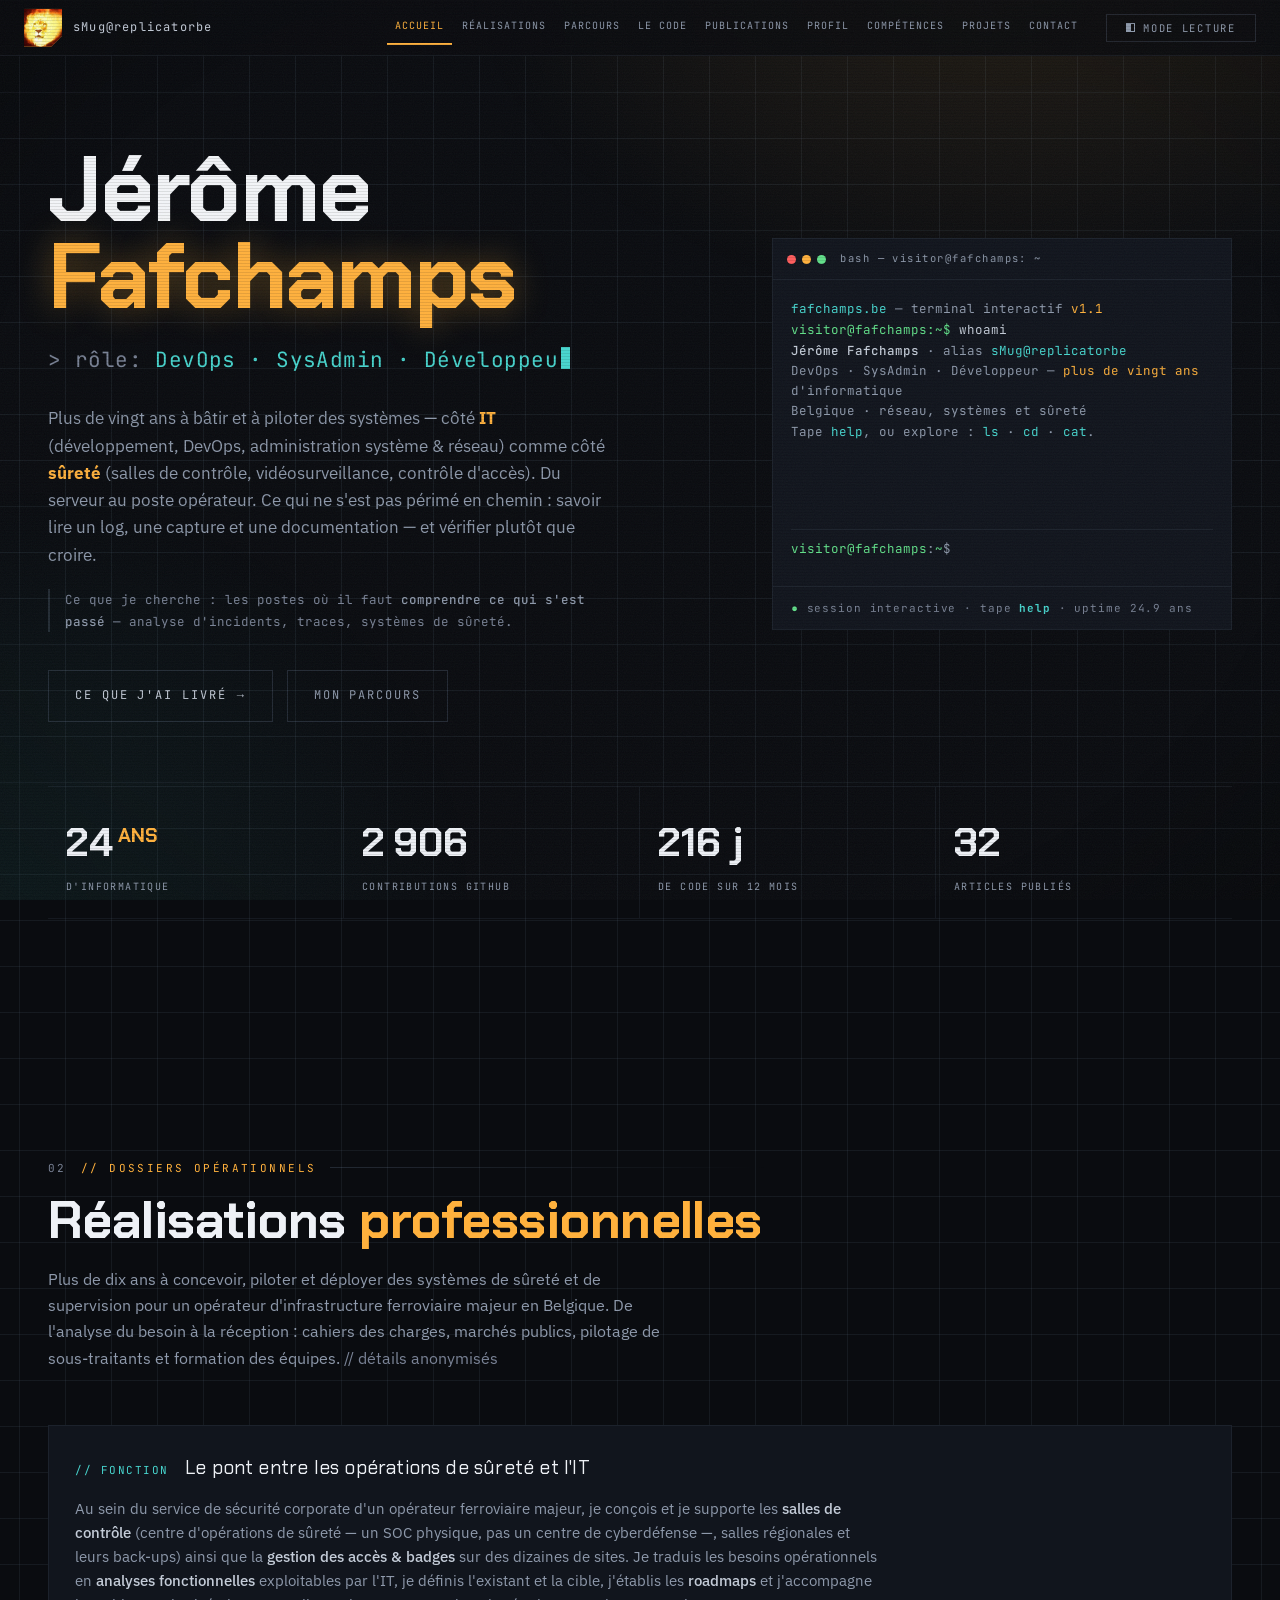
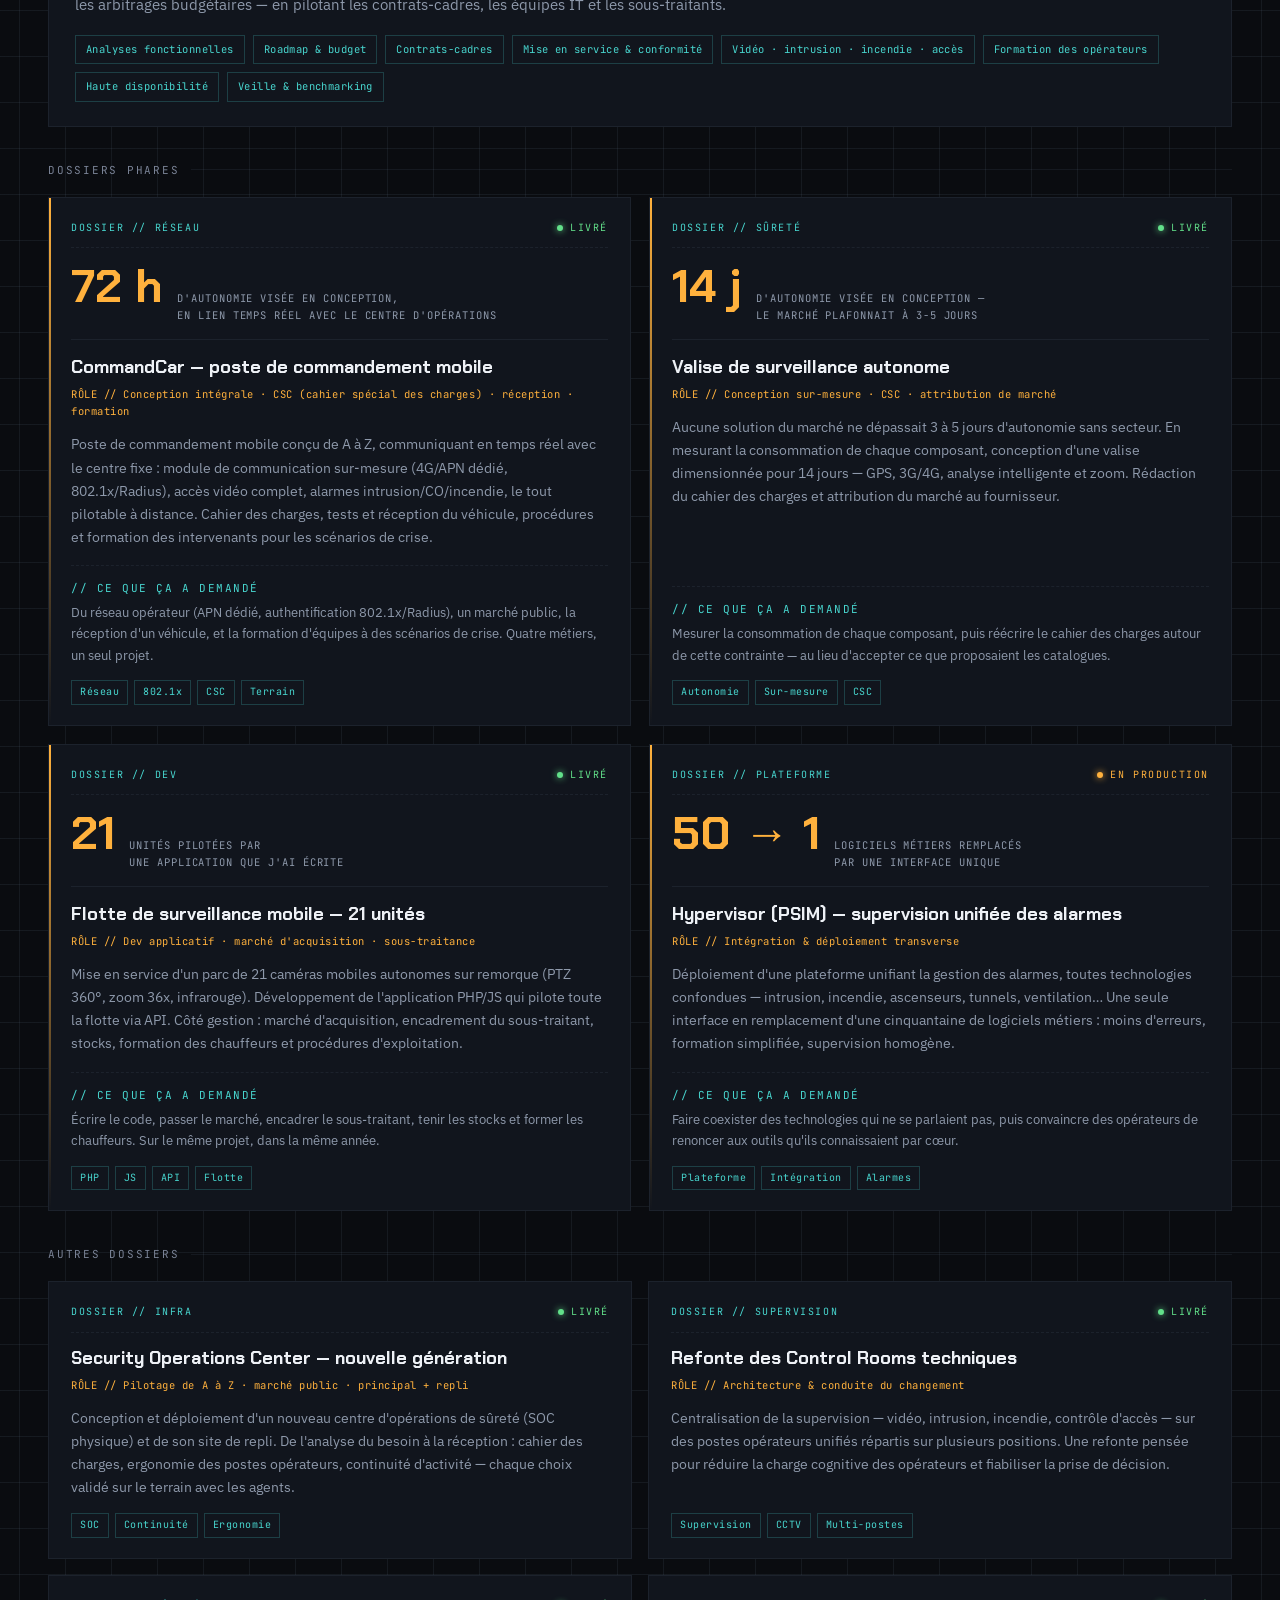
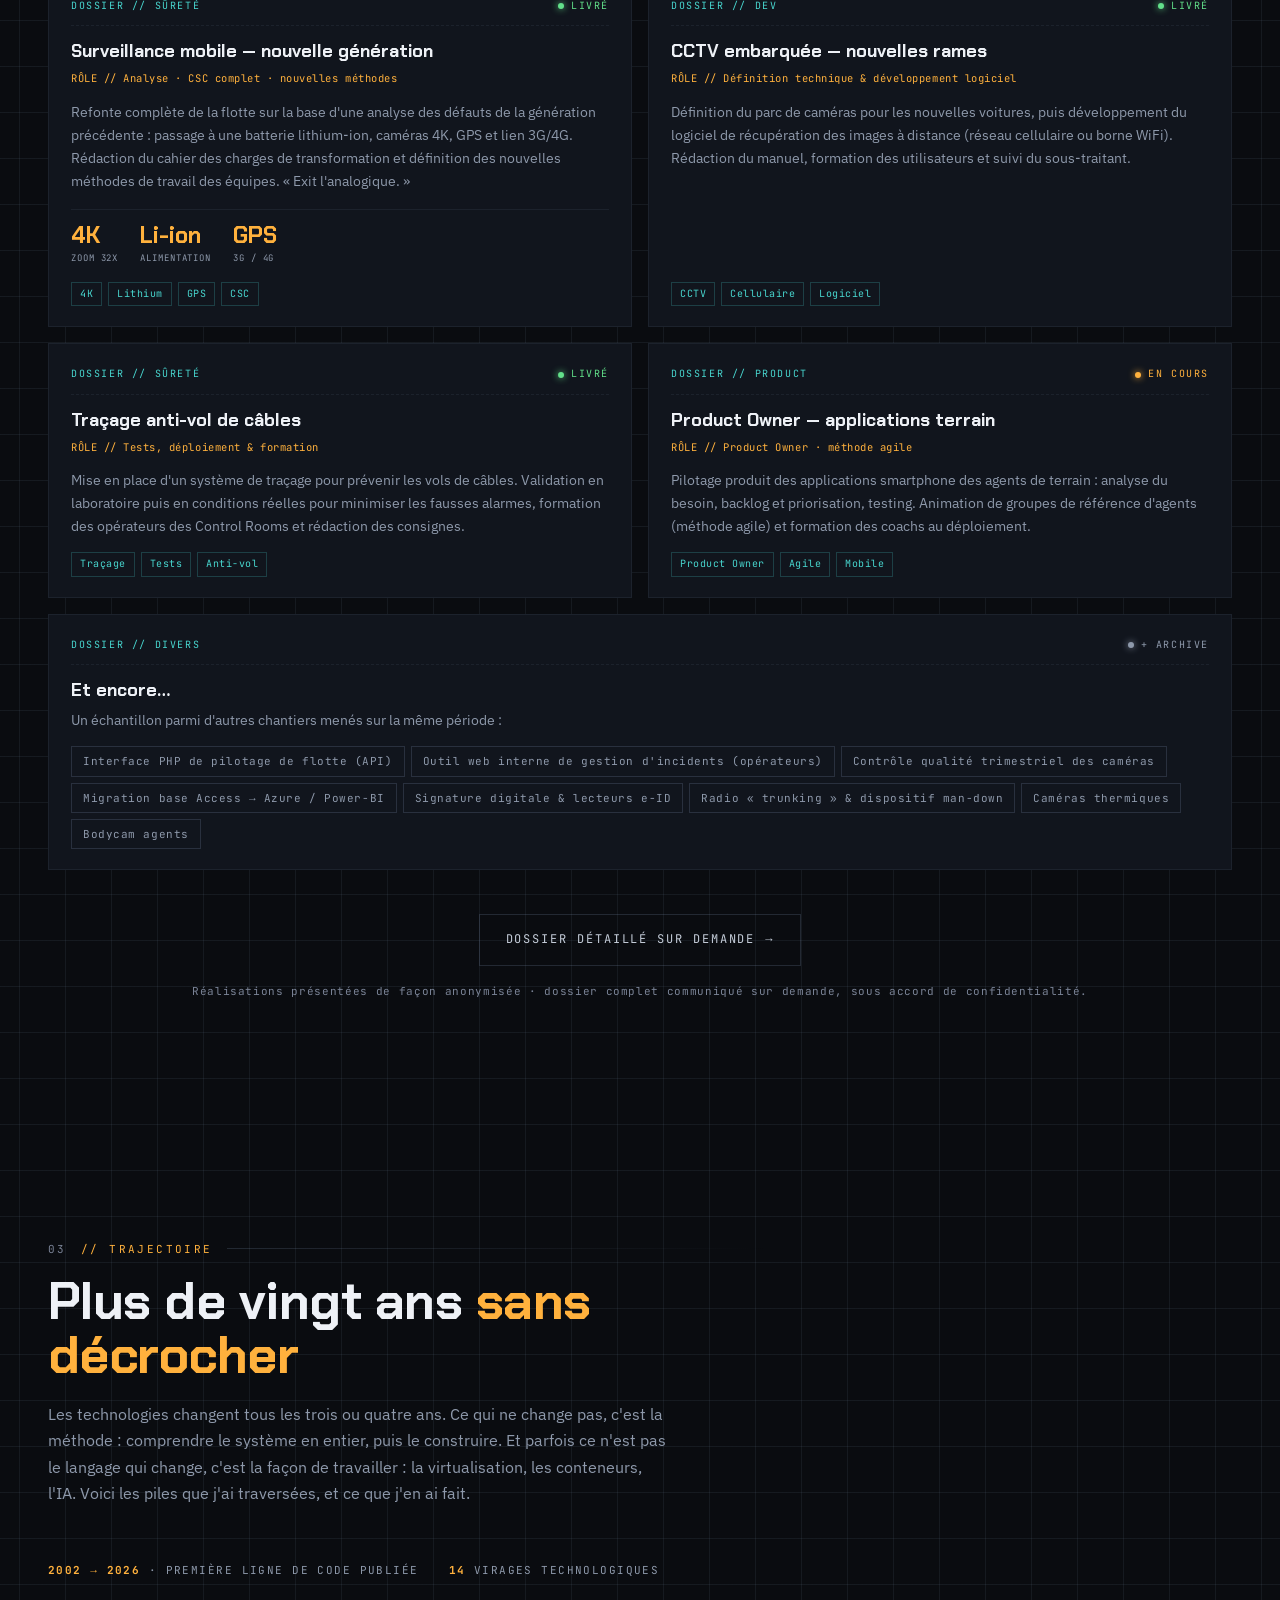
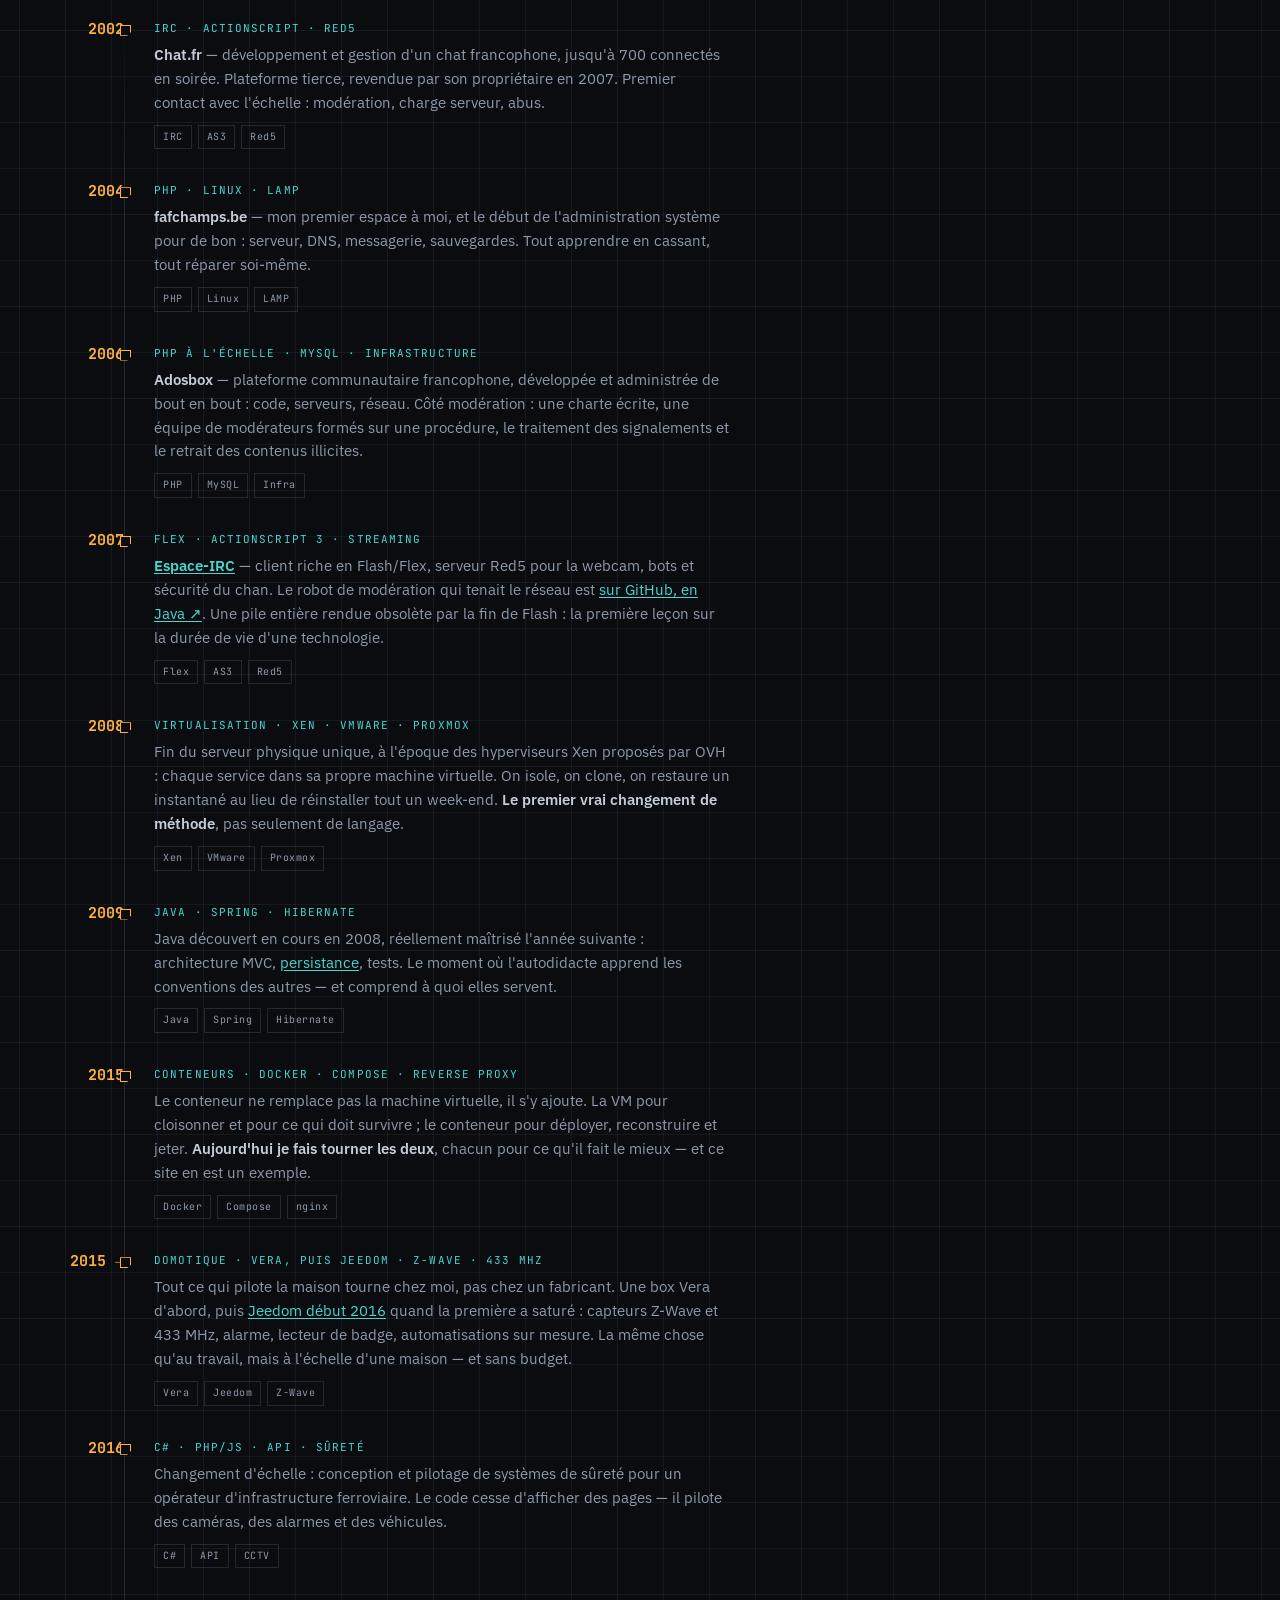
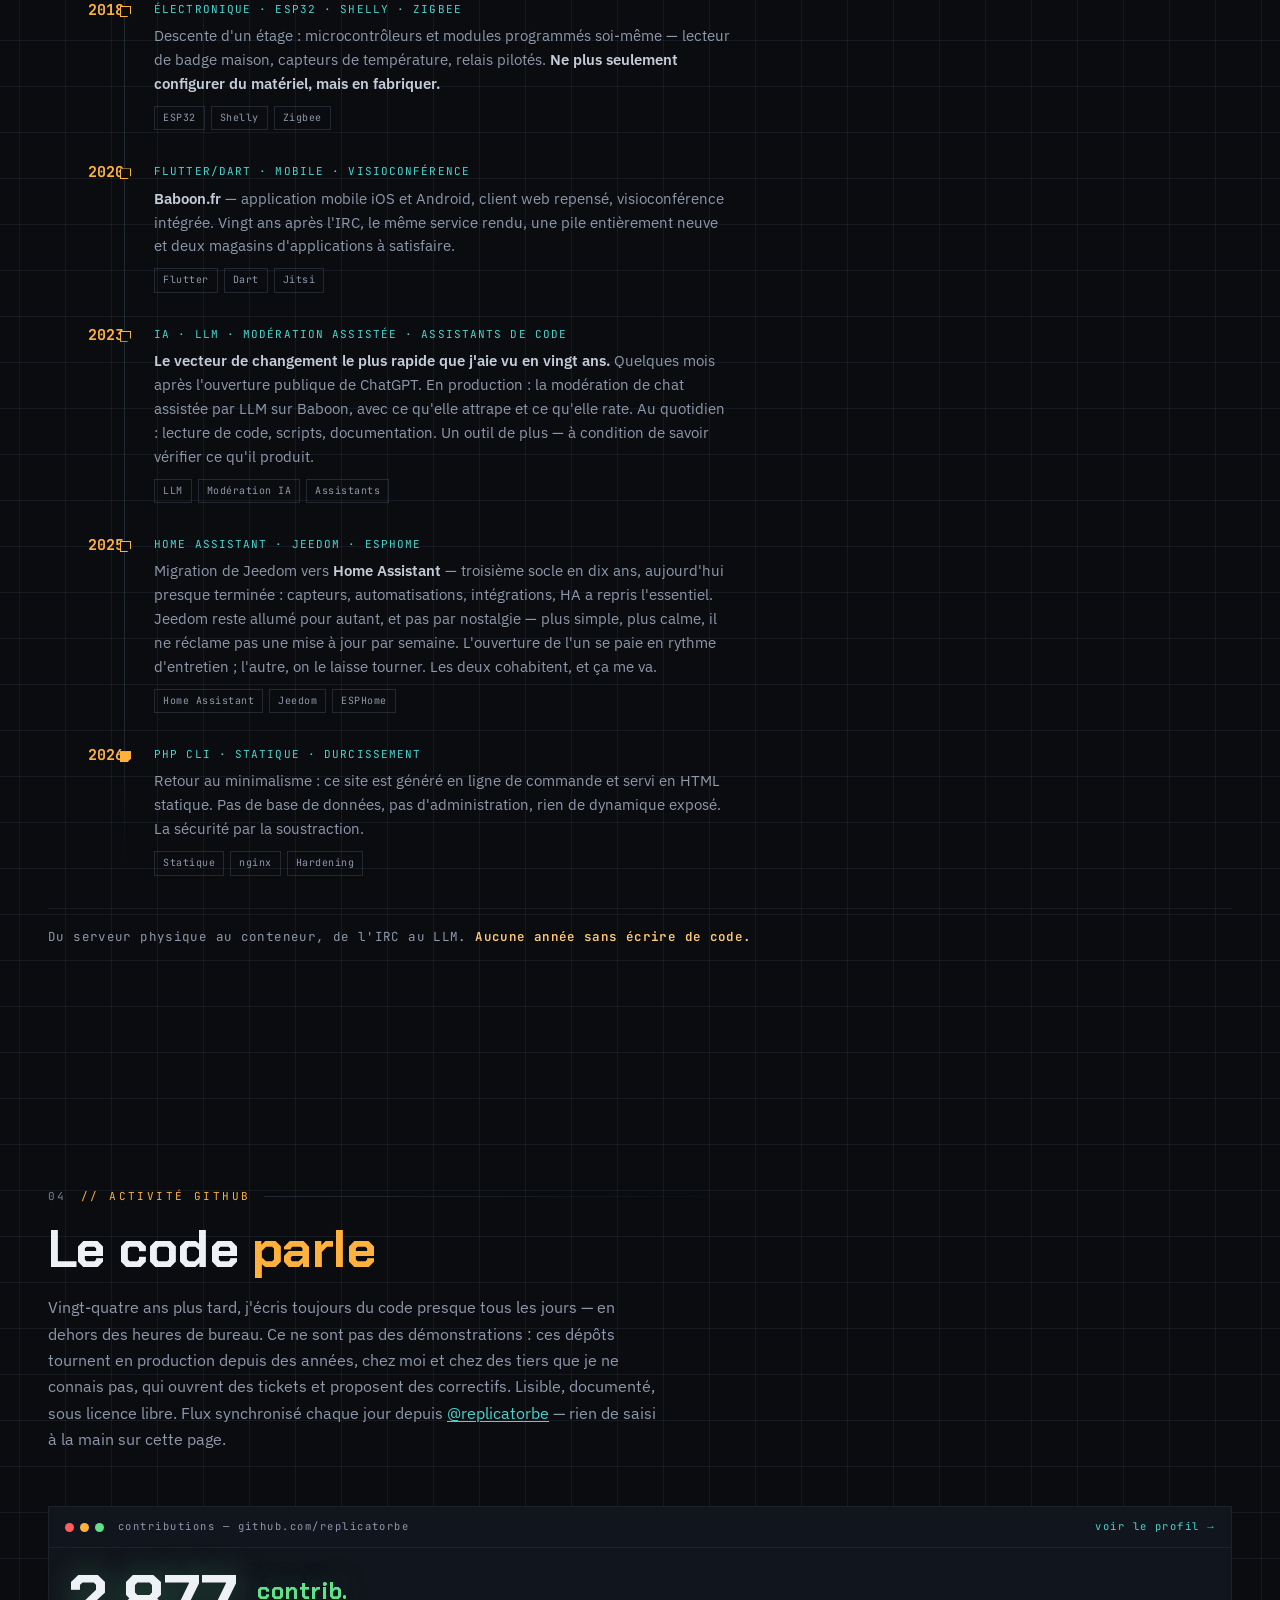
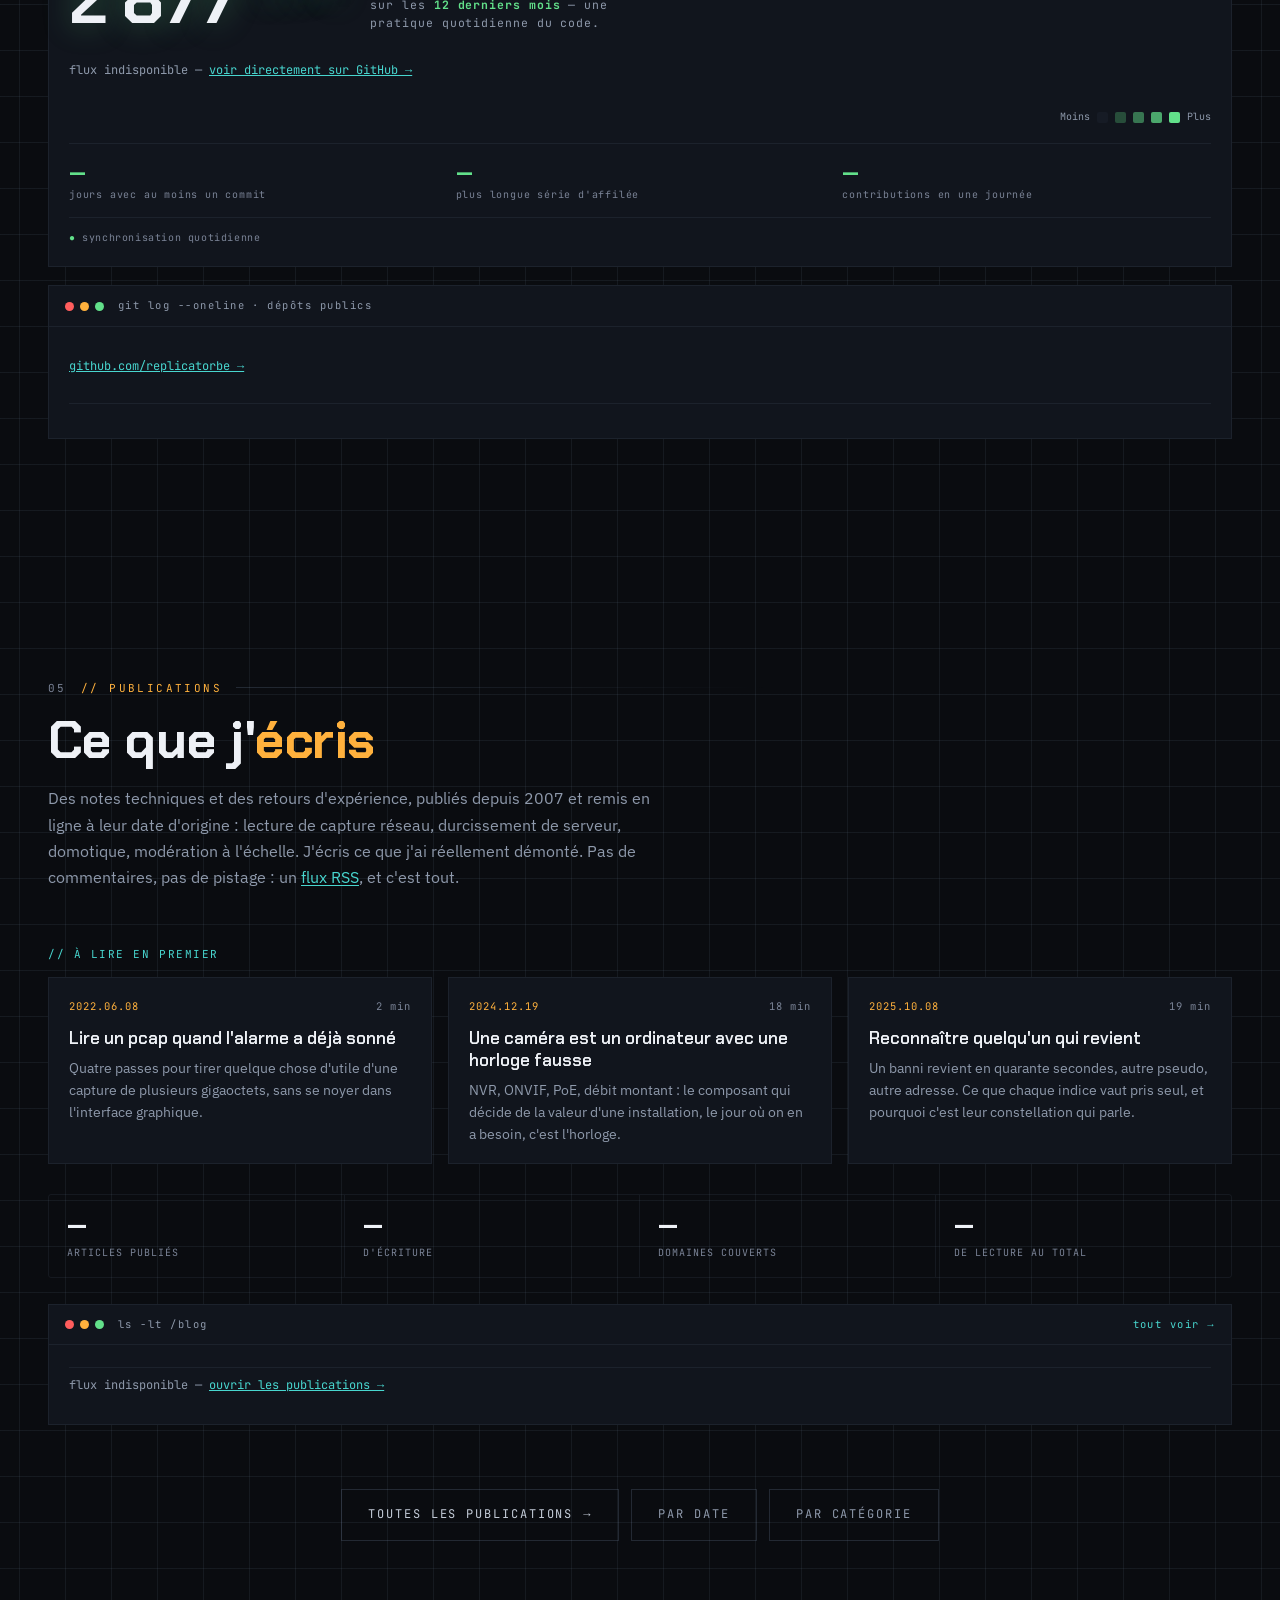
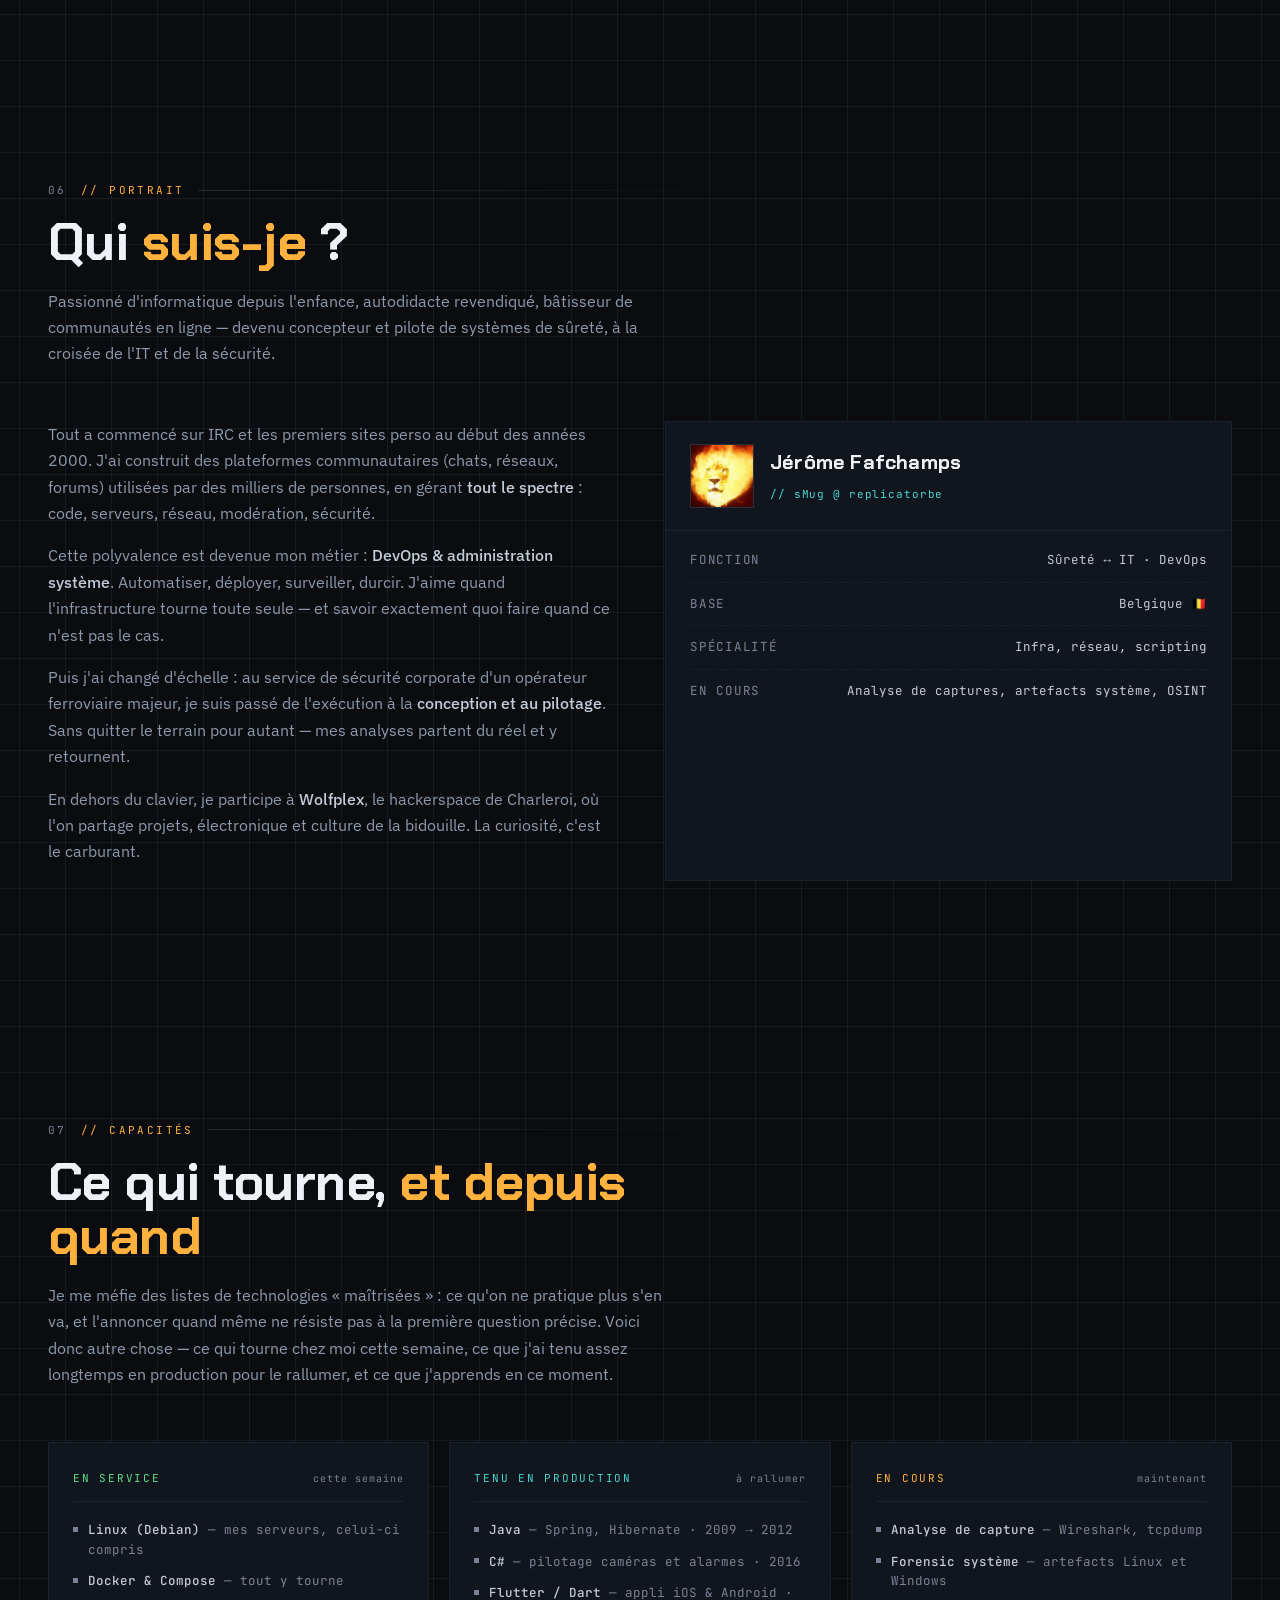
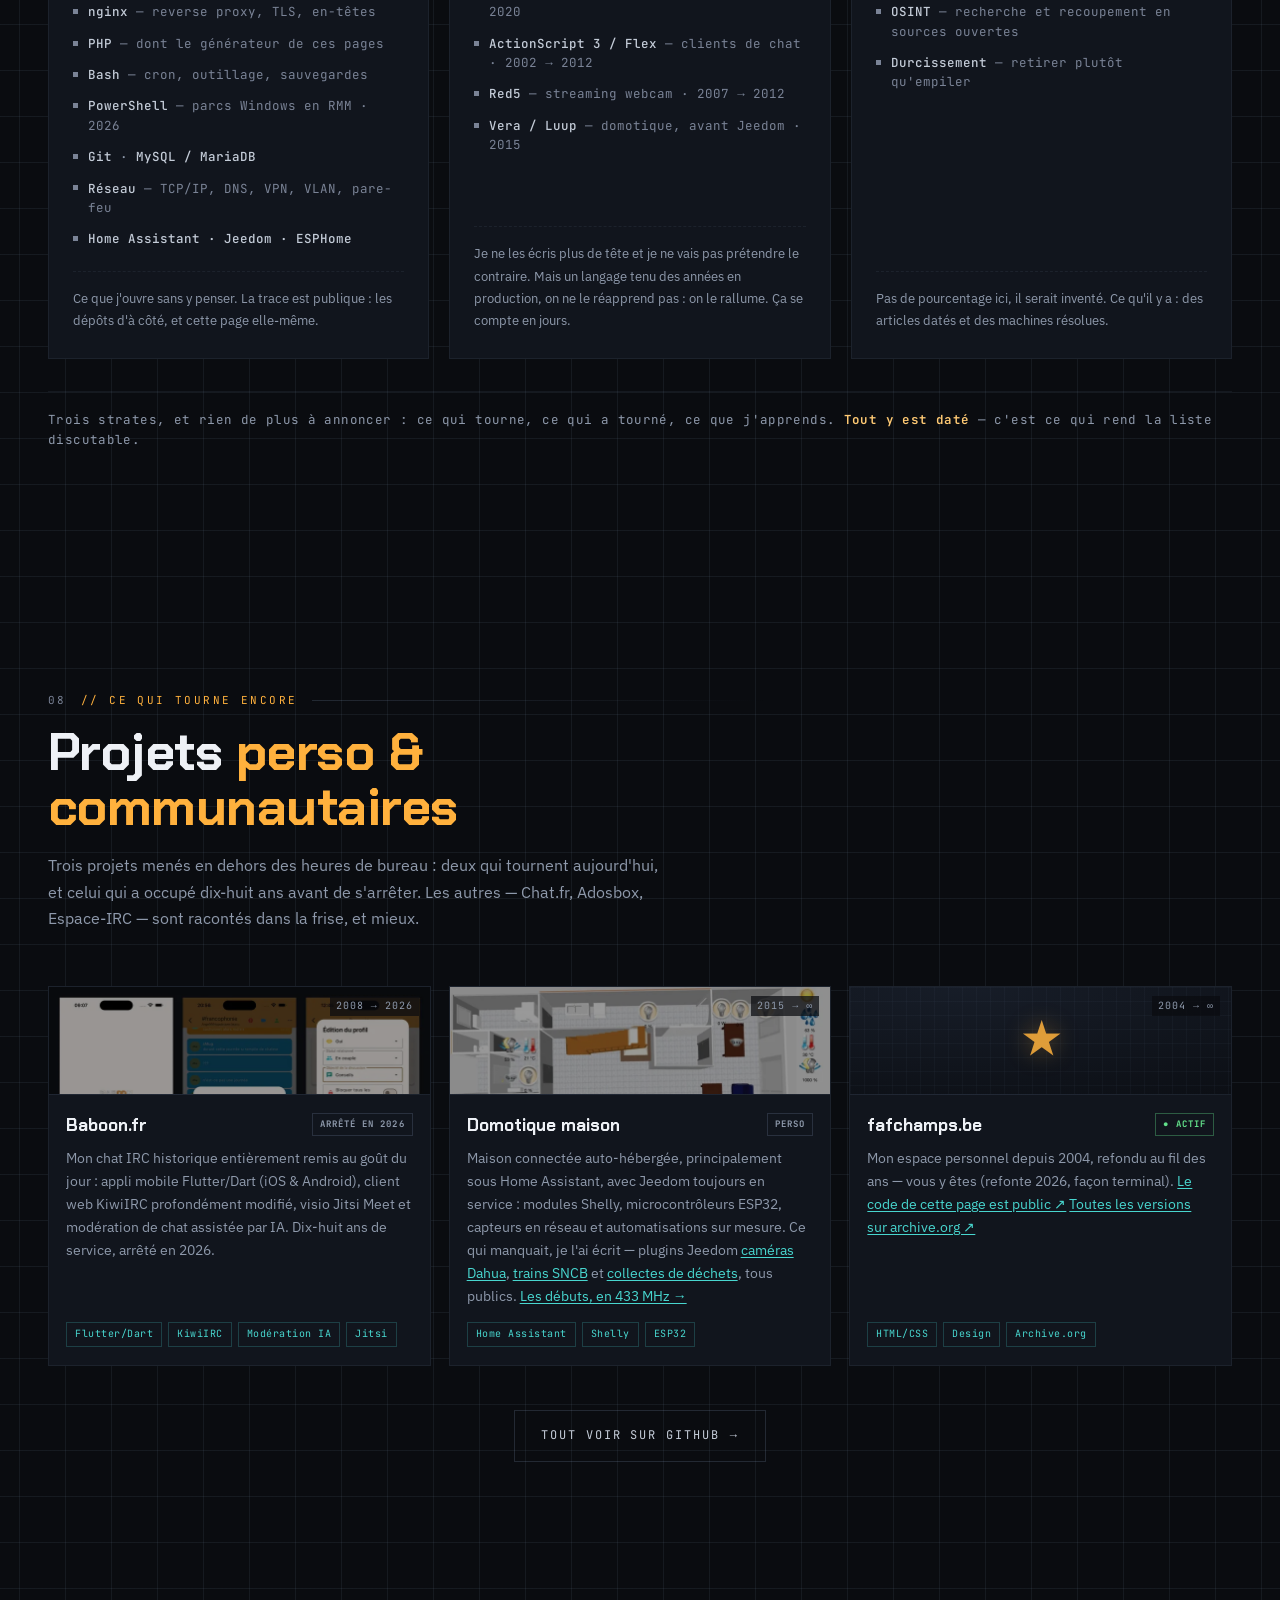
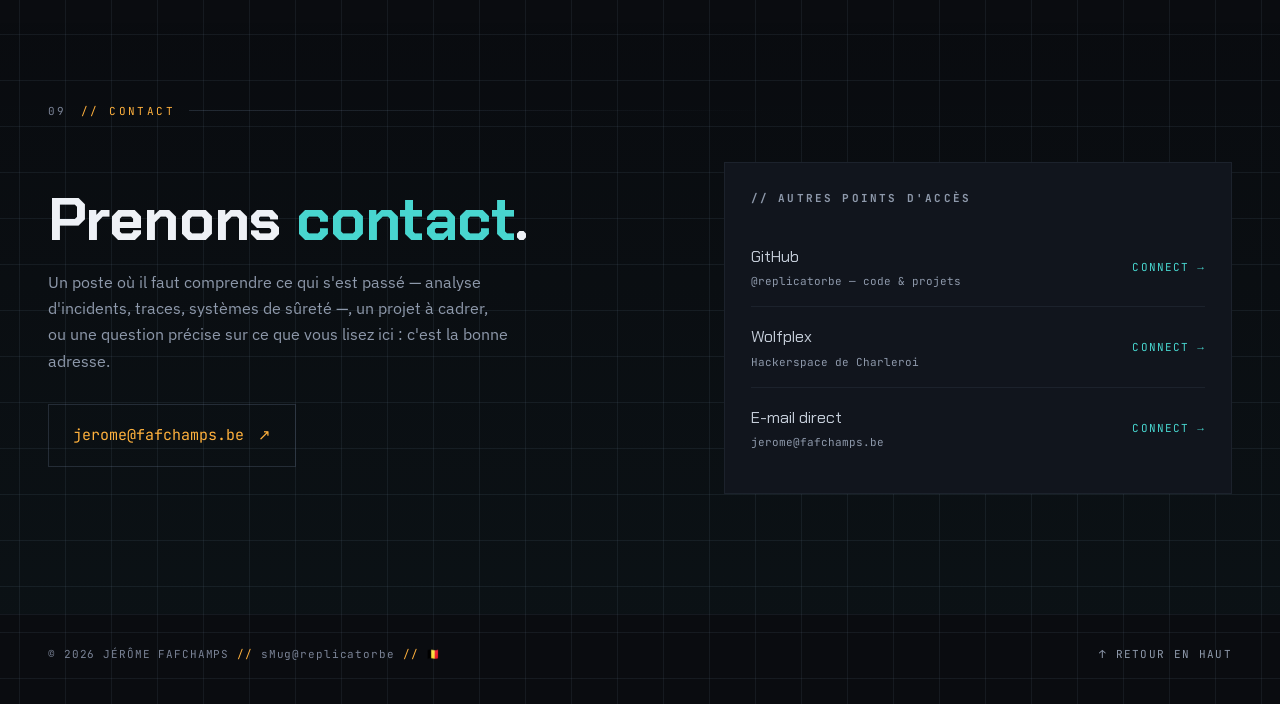
==== commit d1dd2bfe: "Profil : poser la question plutôt que l'annoncer Co-Authored-By: Claude Opus 5 (1M context) <noreply" ====
--- a/index.html
+++ b/index.html
@@ -1521,7 +1521,7 @@
   <div class="wrap">
     <div class="sec-head reveal">
       <div class="sec-meta"><span class="idx">06</span><span>// PORTRAIT</span><span class="ln"></span></div>
-      <h2 class="sec-title">Qui <em>je suis</em></h2>
+      <h2 class="sec-title">Qui <em>suis-je</em>&nbsp;?</h2>
       <p class="sec-sub">Passionné d'informatique depuis l'enfance, autodidacte revendiqué, bâtisseur de communautés en ligne — devenu concepteur et pilote de systèmes de sûreté, à la croisée de l'IT et de la sécurité.</p>
     </div>
     <div class="profil__grid">
--- a/assets/fonts.css
+++ b/assets/fonts.css
@@ -0,0 +1,70 @@
+/* ============================================================= *
+ *  Polices auto-hébergées — fafchamps.be
+ *  Feuille partagée par la page d'accueil et par /blog/ : un seul
+ *  chemin (/assets/fonts.css), un seul jeu de fichiers, un seul
+ *  cache. Remplace l'appel à fonts.googleapis.com — deux origines
+ *  tierces et une feuille bloquante en moins.
+ *
+ *  Sous-ensemble « latin » uniquement (U+0000-00FF + ponctuation
+ *  typographique). Les subsets latin-ext, vietnamese et thai que
+ *  servait Google n'étaient jamais utilisés ici. Les flèches (→, ↗),
+ *  puces (●) et symboles (★, ∞, ⌂) ne figurent dans AUCUN subset de
+ *  ces trois familles : ils étaient déjà rendus par la police
+ *  système avant ce changement, rien ne bouge de ce côté.
+ *
+ *  IBM Plex Sans et JetBrains Mono sont livrées en fonte variable :
+ *  un seul fichier couvre tout l'axe de graisse, d'où la plage
+ *  « font-weight: 100 700 » plutôt que quatre @font-face. Chakra
+ *  Petch, elle, n'est pas variable : une fonte par graisse, et
+ *  seulement les trois réellement employées (400, 600, 700) — le
+ *  500 chargé auparavant ne servait à rien, comme le 300 d'IBM Plex.
+ *
+ *  font-display:swap : le texte s'affiche tout de suite dans la
+ *  police de repli, la police finale prend le relais en arrivant.
+ * ============================================================= */
+
+/* ---------- Chakra Petch (titres) ---------- */
+@font-face {
+  font-family: 'Chakra Petch';
+  font-style: normal;
+  font-weight: 400;
+  font-display: swap;
+  src: url('/assets/fonts/chakra-petch-400-latin.woff2') format('woff2');
+  unicode-range: U+0000-00FF, U+0131, U+0152-0153, U+02BB-02BC, U+02C6, U+02DA, U+02DC, U+0304, U+0308, U+0329, U+2000-206F, U+20AC, U+2122, U+2191, U+2193, U+2212, U+2215, U+FEFF, U+FFFD;
+}
+@font-face {
+  font-family: 'Chakra Petch';
+  font-style: normal;
+  font-weight: 600;
+  font-display: swap;
+  src: url('/assets/fonts/chakra-petch-600-latin.woff2') format('woff2');
+  unicode-range: U+0000-00FF, U+0131, U+0152-0153, U+02BB-02BC, U+02C6, U+02DA, U+02DC, U+0304, U+0308, U+0329, U+2000-206F, U+20AC, U+2122, U+2191, U+2193, U+2212, U+2215, U+FEFF, U+FFFD;
+}
+@font-face {
+  font-family: 'Chakra Petch';
+  font-style: normal;
+  font-weight: 700;
+  font-display: swap;
+  src: url('/assets/fonts/chakra-petch-700-latin.woff2') format('woff2');
+  unicode-range: U+0000-00FF, U+0131, U+0152-0153, U+02BB-02BC, U+02C6, U+02DA, U+02DC, U+0304, U+0308, U+0329, U+2000-206F, U+20AC, U+2122, U+2191, U+2193, U+2212, U+2215, U+FEFF, U+FFFD;
+}
+
+/* ---------- IBM Plex Sans (corps) — fonte variable 100→700 ---------- */
+@font-face {
+  font-family: 'IBM Plex Sans';
+  font-style: normal;
+  font-weight: 100 700;
+  font-display: swap;
+  src: url('/assets/fonts/ibm-plex-sans-var-latin.woff2') format('woff2');
+  unicode-range: U+0000-00FF, U+0131, U+0152-0153, U+02BB-02BC, U+02C6, U+02DA, U+02DC, U+0304, U+0308, U+0329, U+2000-206F, U+20AC, U+2122, U+2191, U+2193, U+2212, U+2215, U+FEFF, U+FFFD;
+}
+
+/* ---------- JetBrains Mono (console) — fonte variable 400→800 ---------- */
+@font-face {
+  font-family: 'JetBrains Mono';
+  font-style: normal;
+  font-weight: 400 800;
+  font-display: swap;
+  src: url('/assets/fonts/jetbrains-mono-var-latin.woff2') format('woff2');
+  unicode-range: U+0000-00FF, U+0131, U+0152-0153, U+02BB-02BC, U+02C6, U+02DA, U+02DC, U+0304, U+0308, U+0329, U+2000-206F, U+20AC, U+2122, U+2191, U+2193, U+2212, U+2215, U+FEFF, U+FFFD;
+}
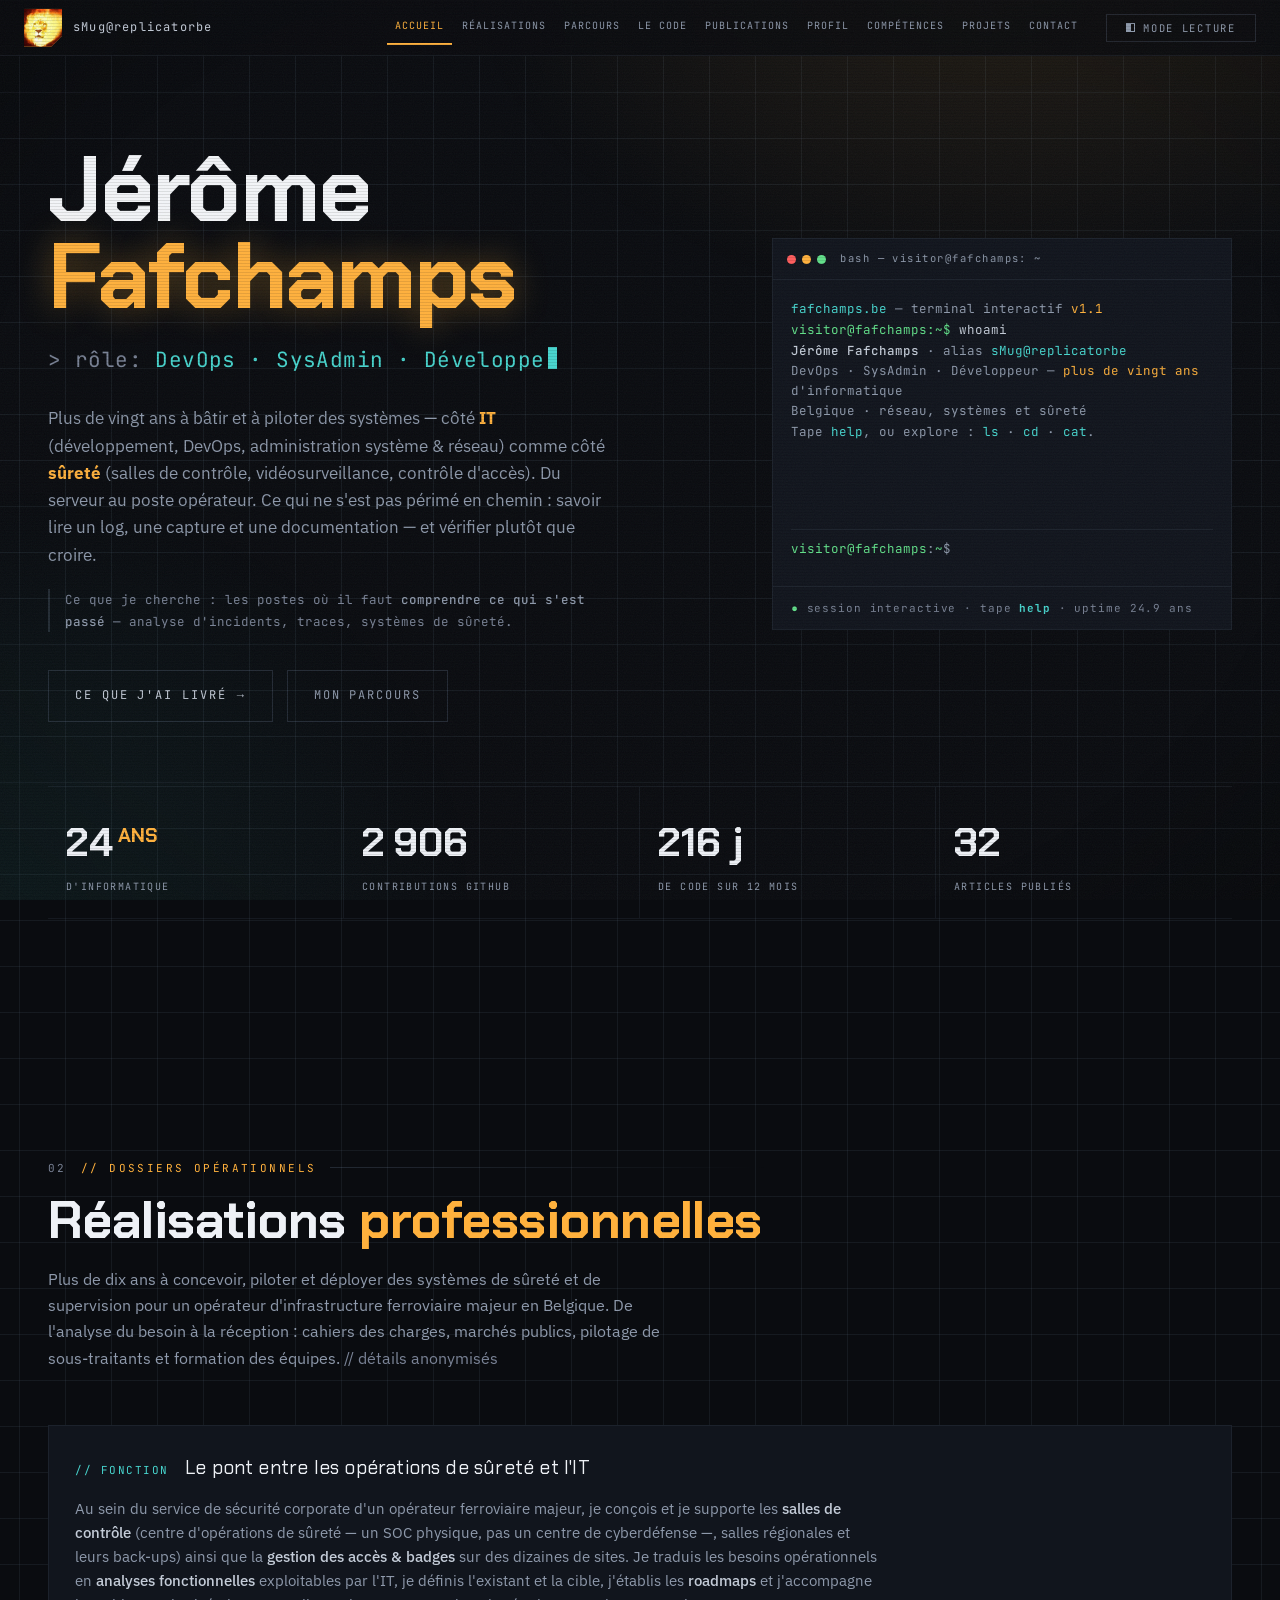
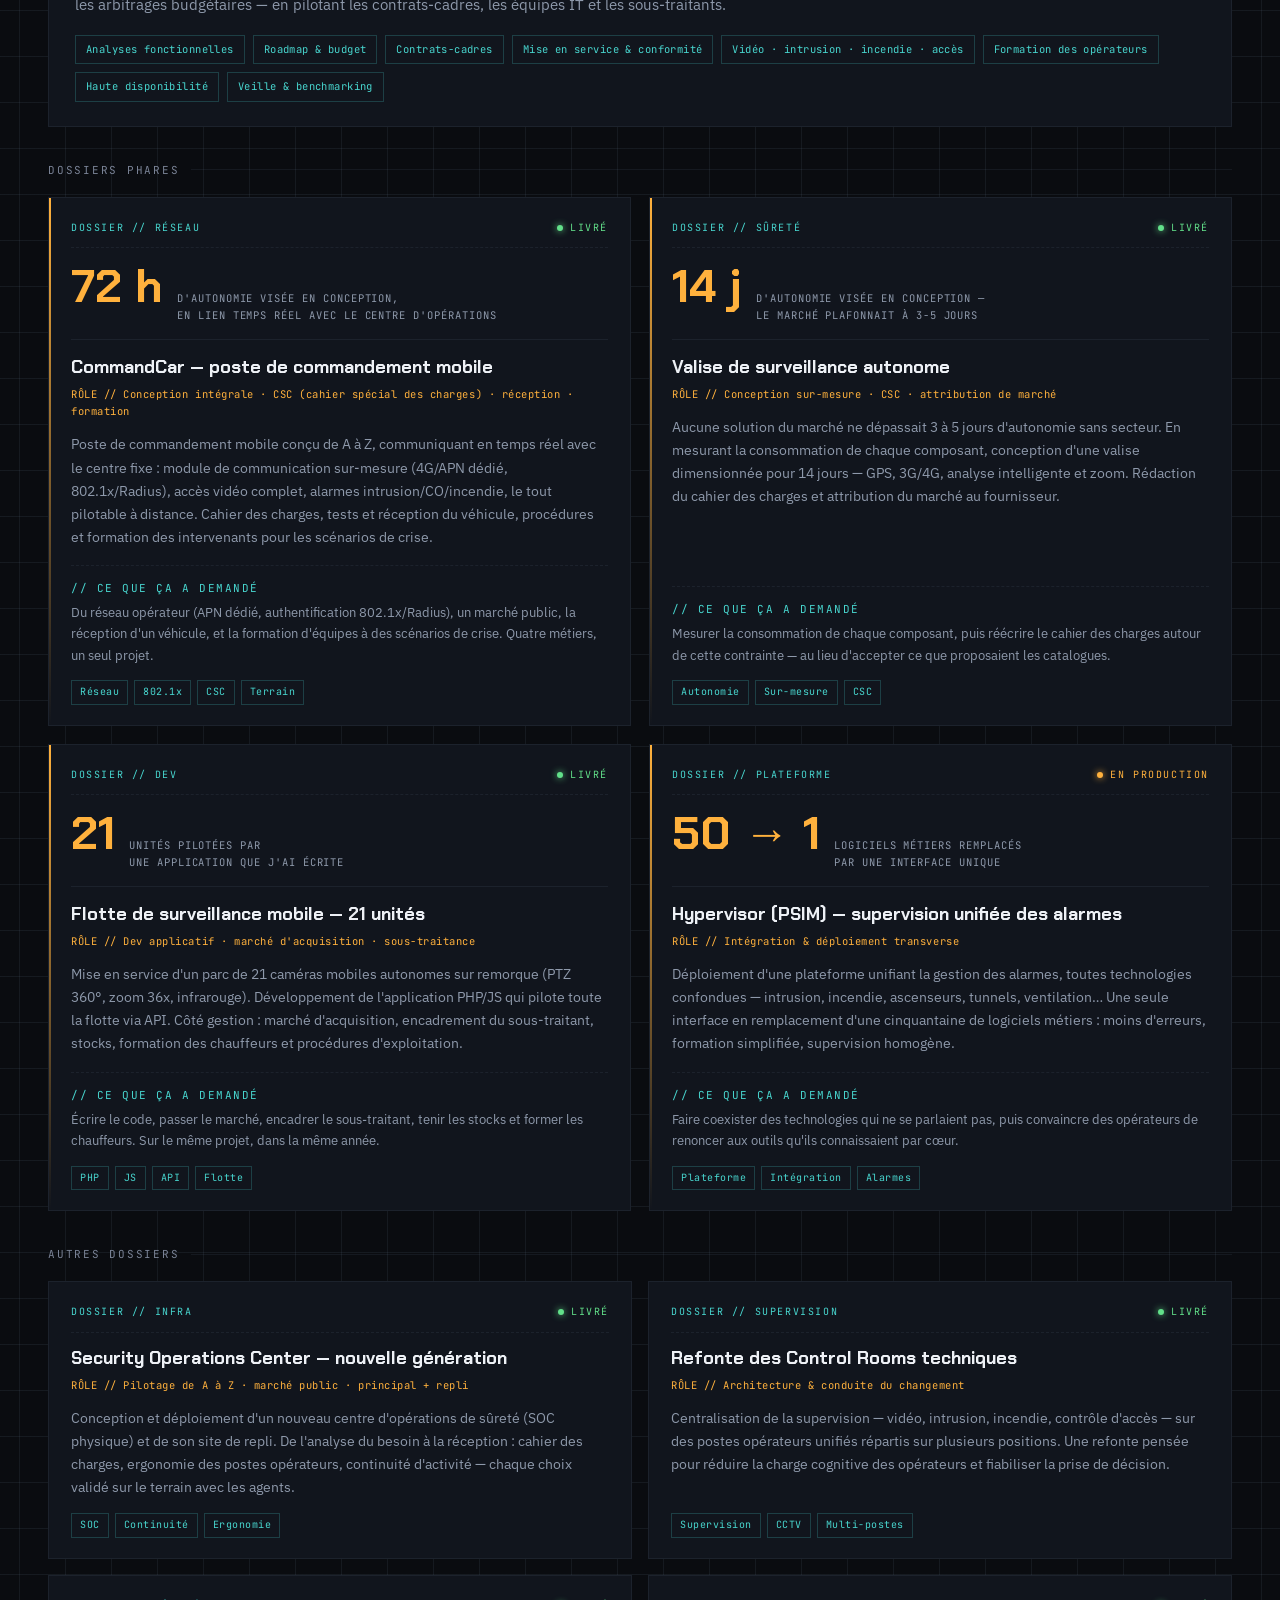
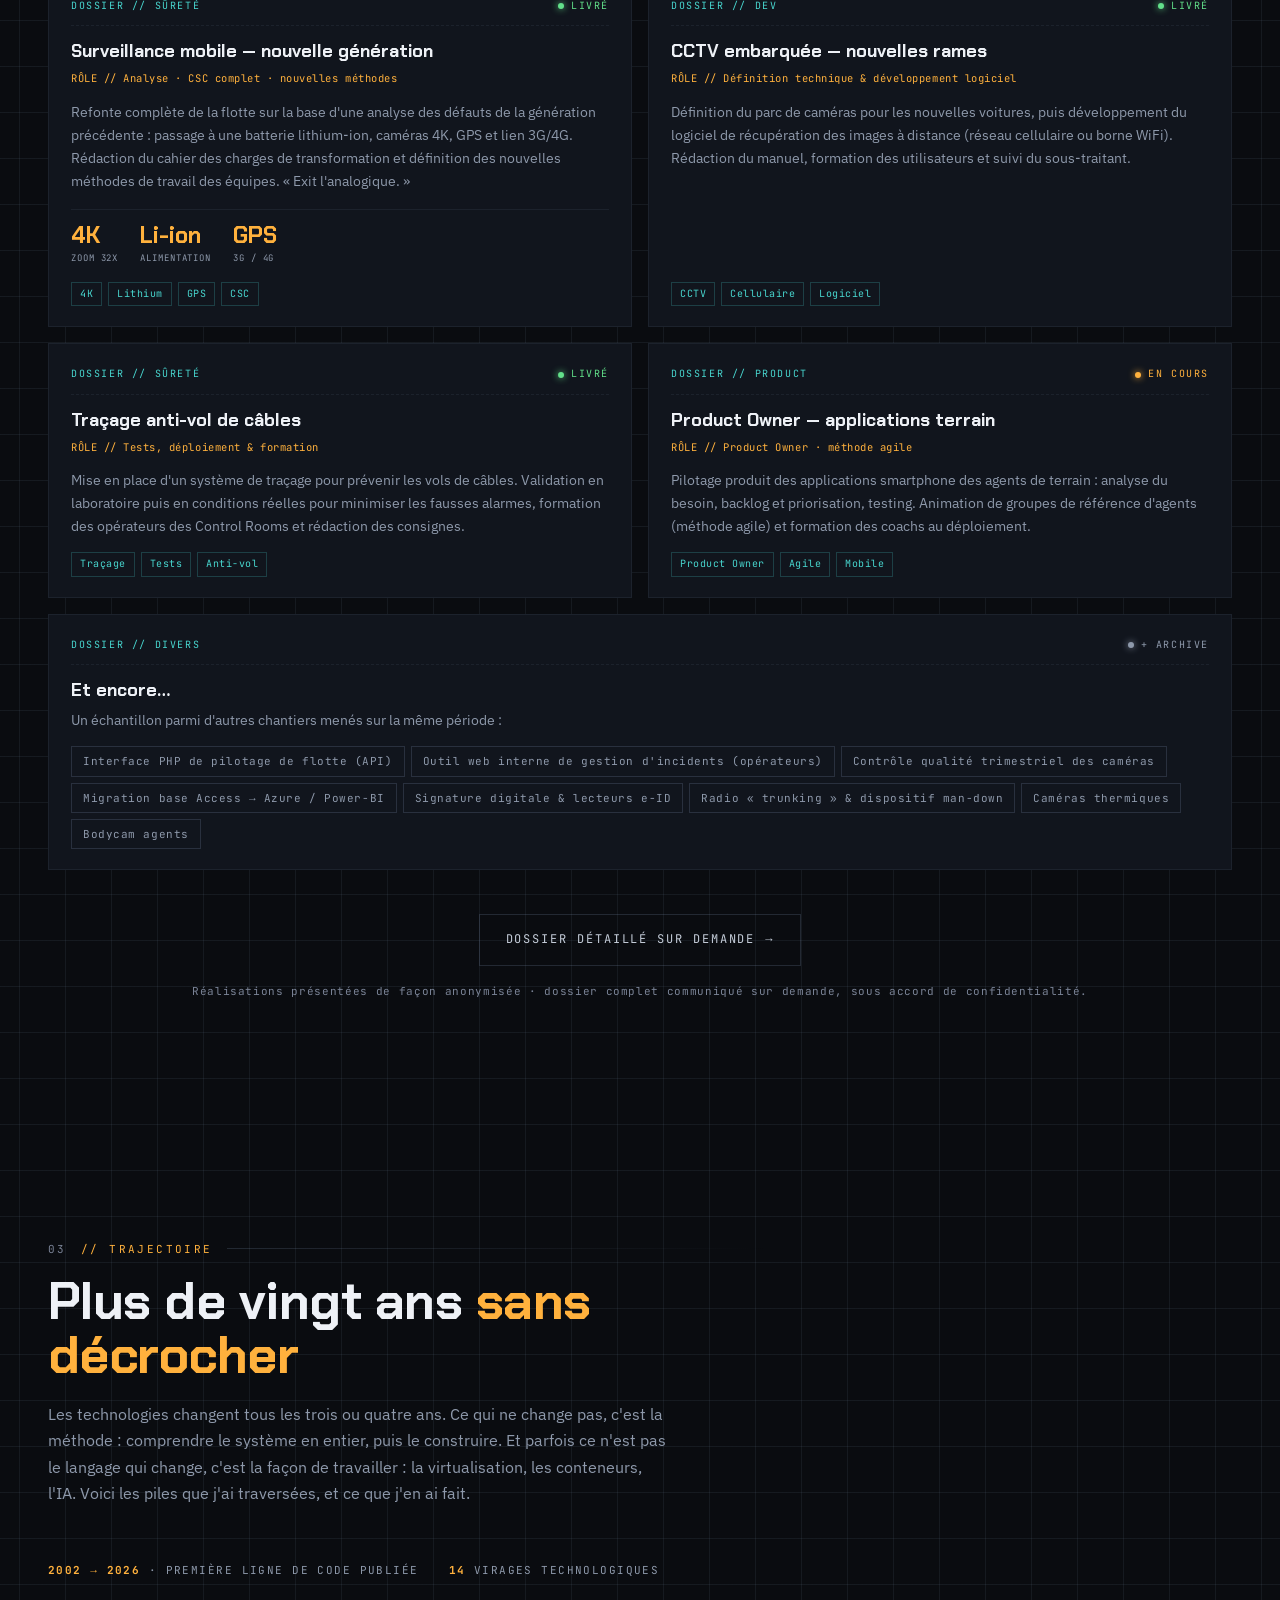
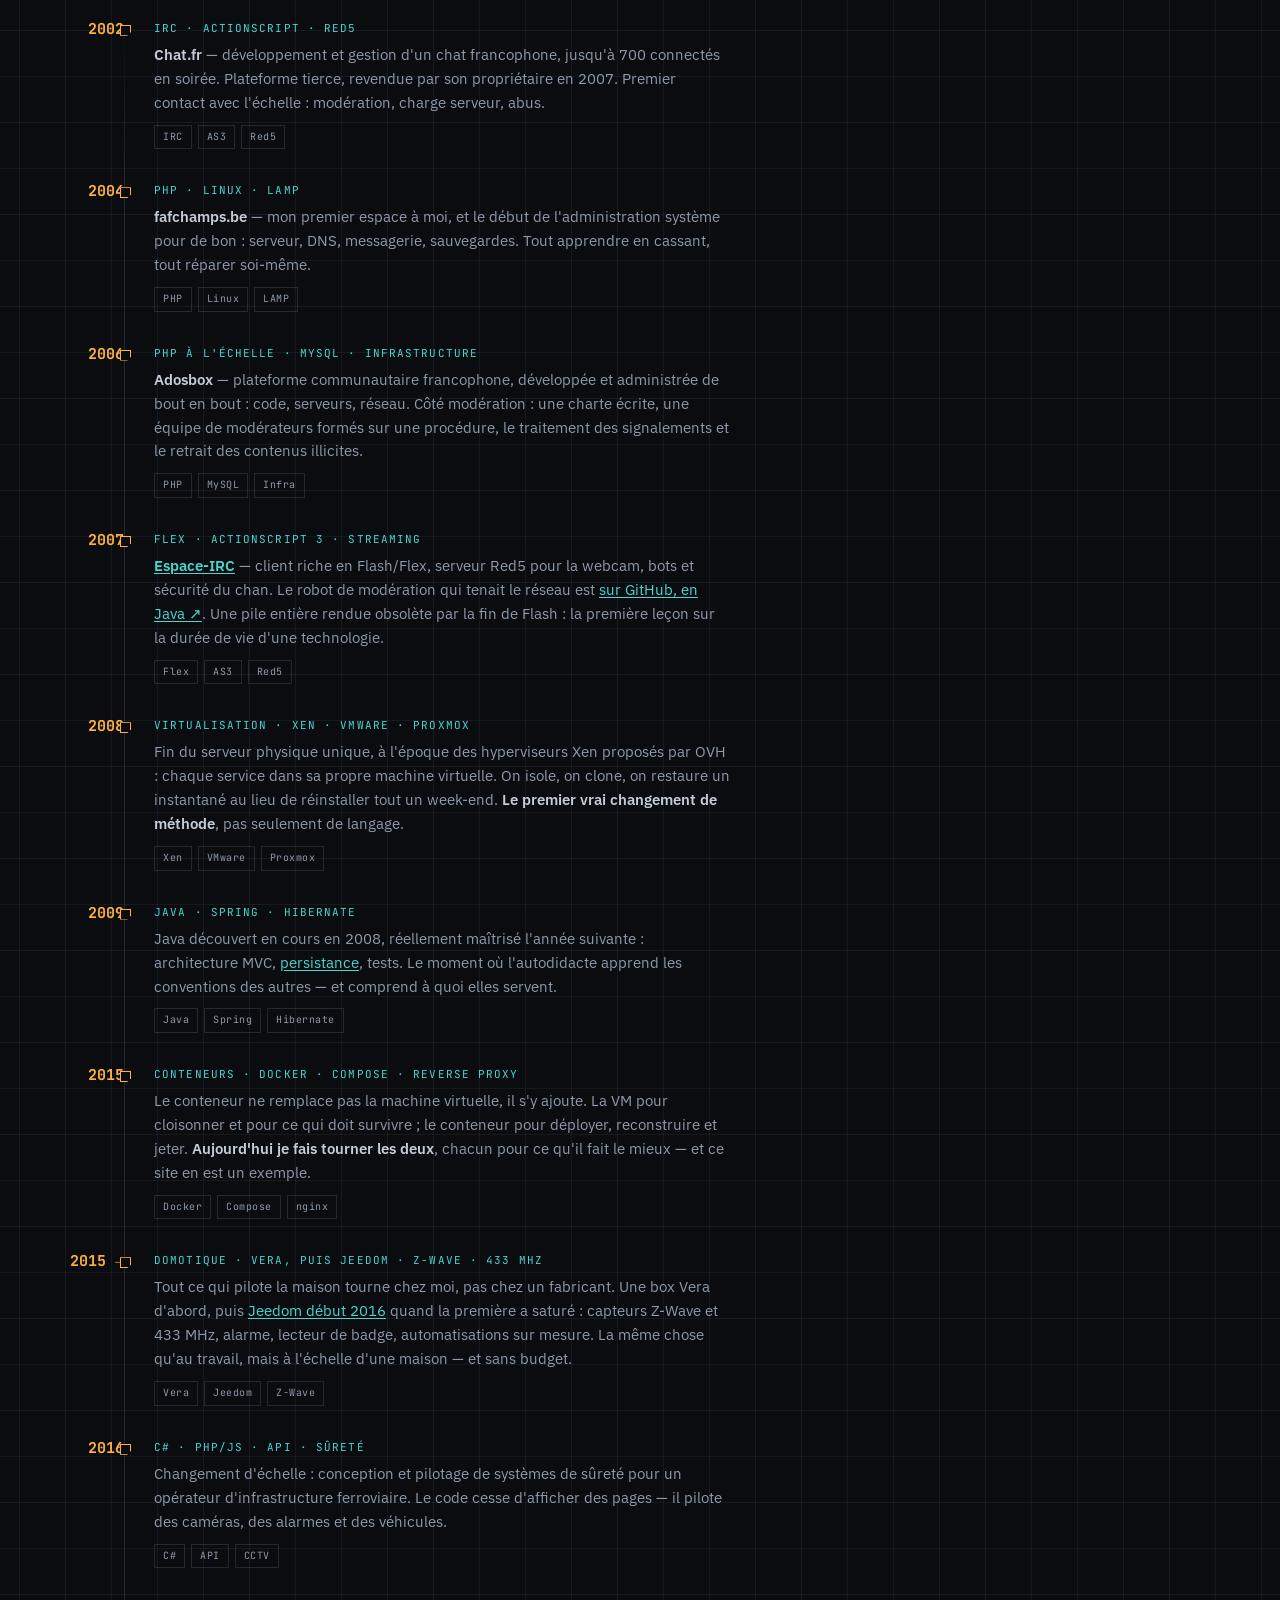
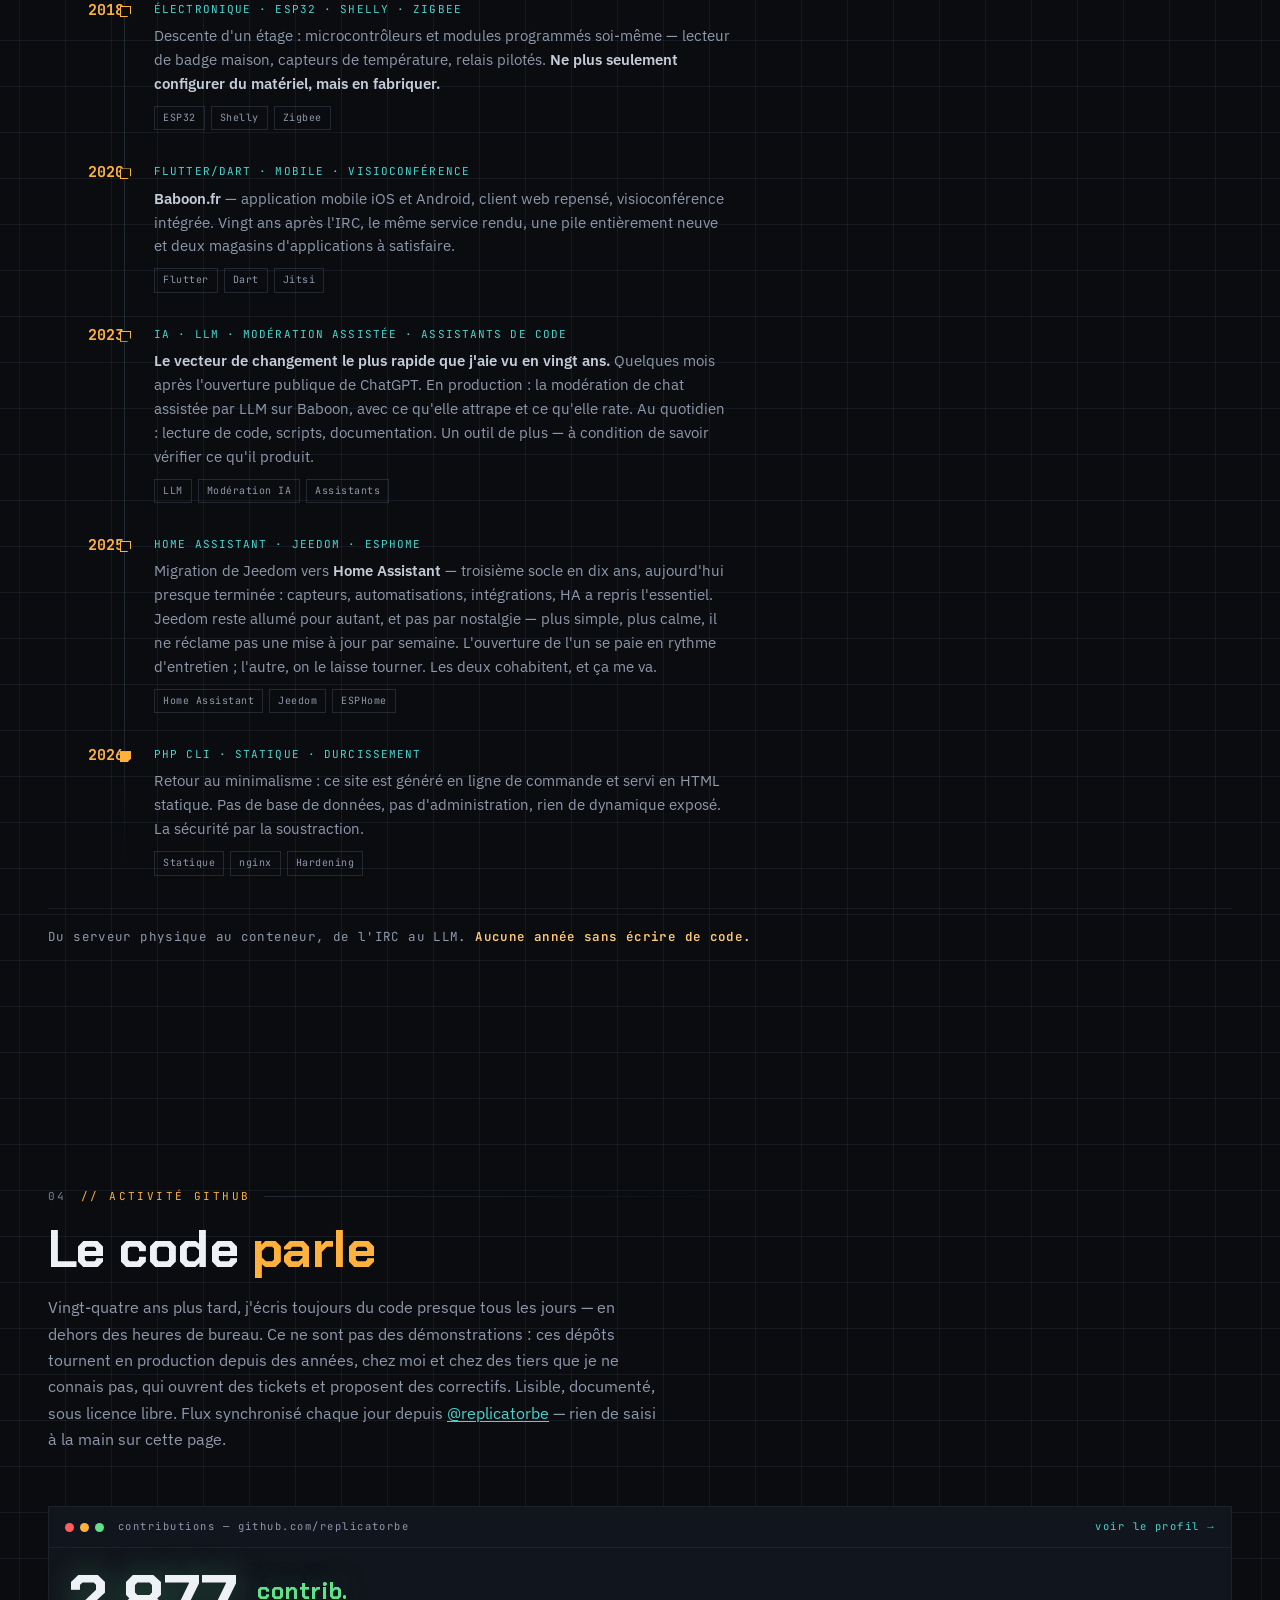
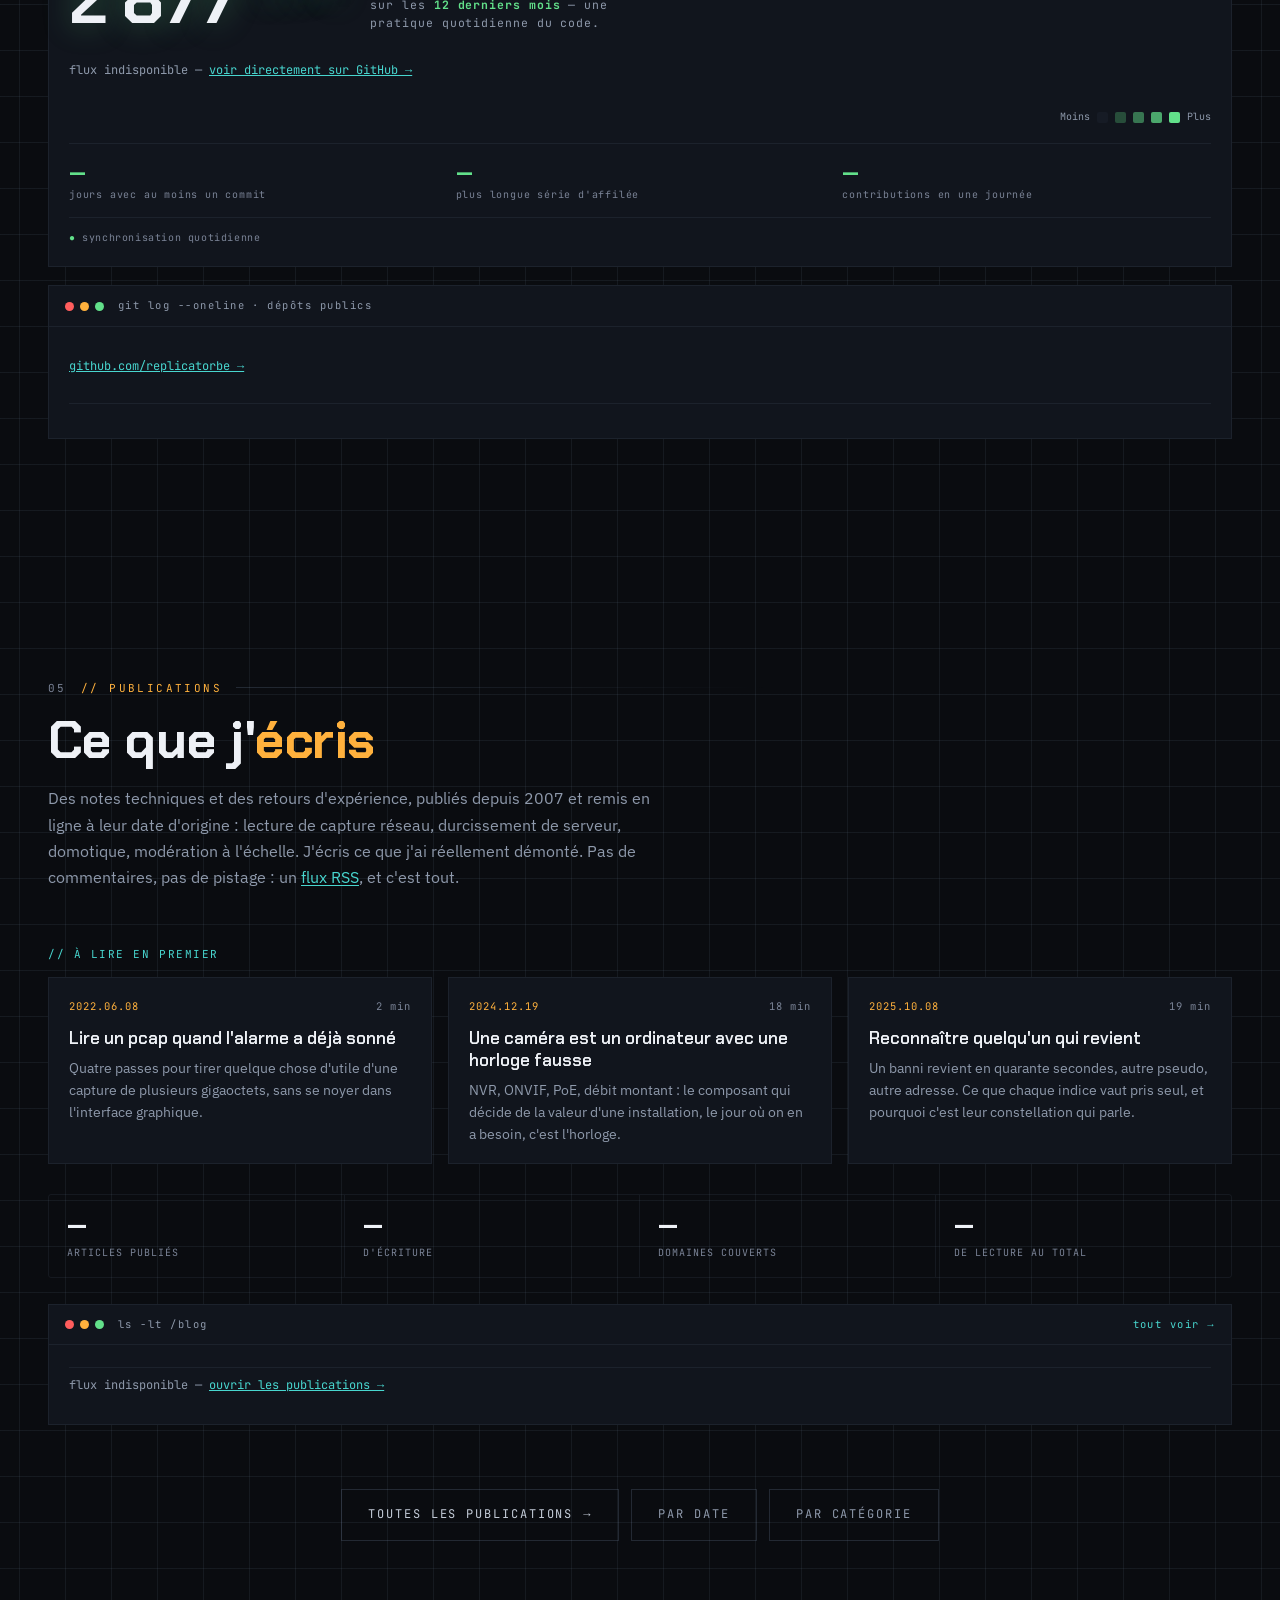
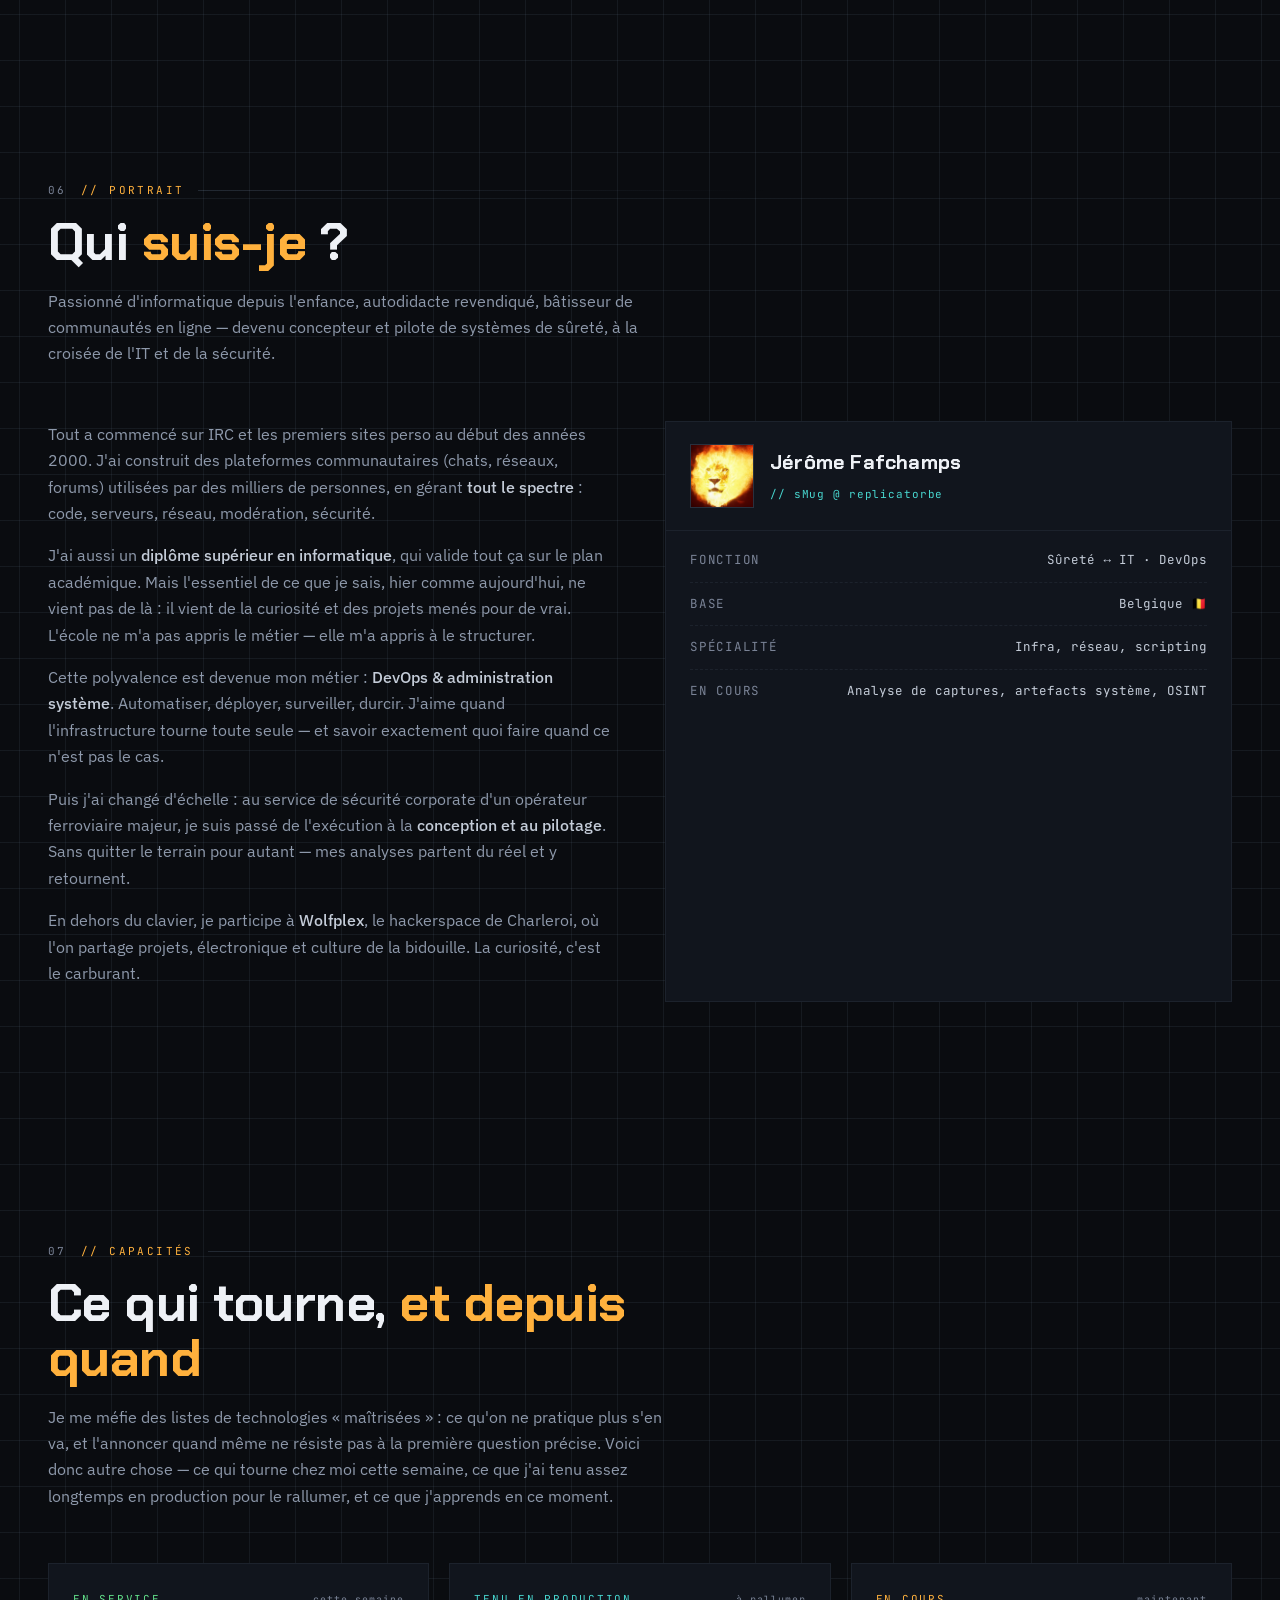
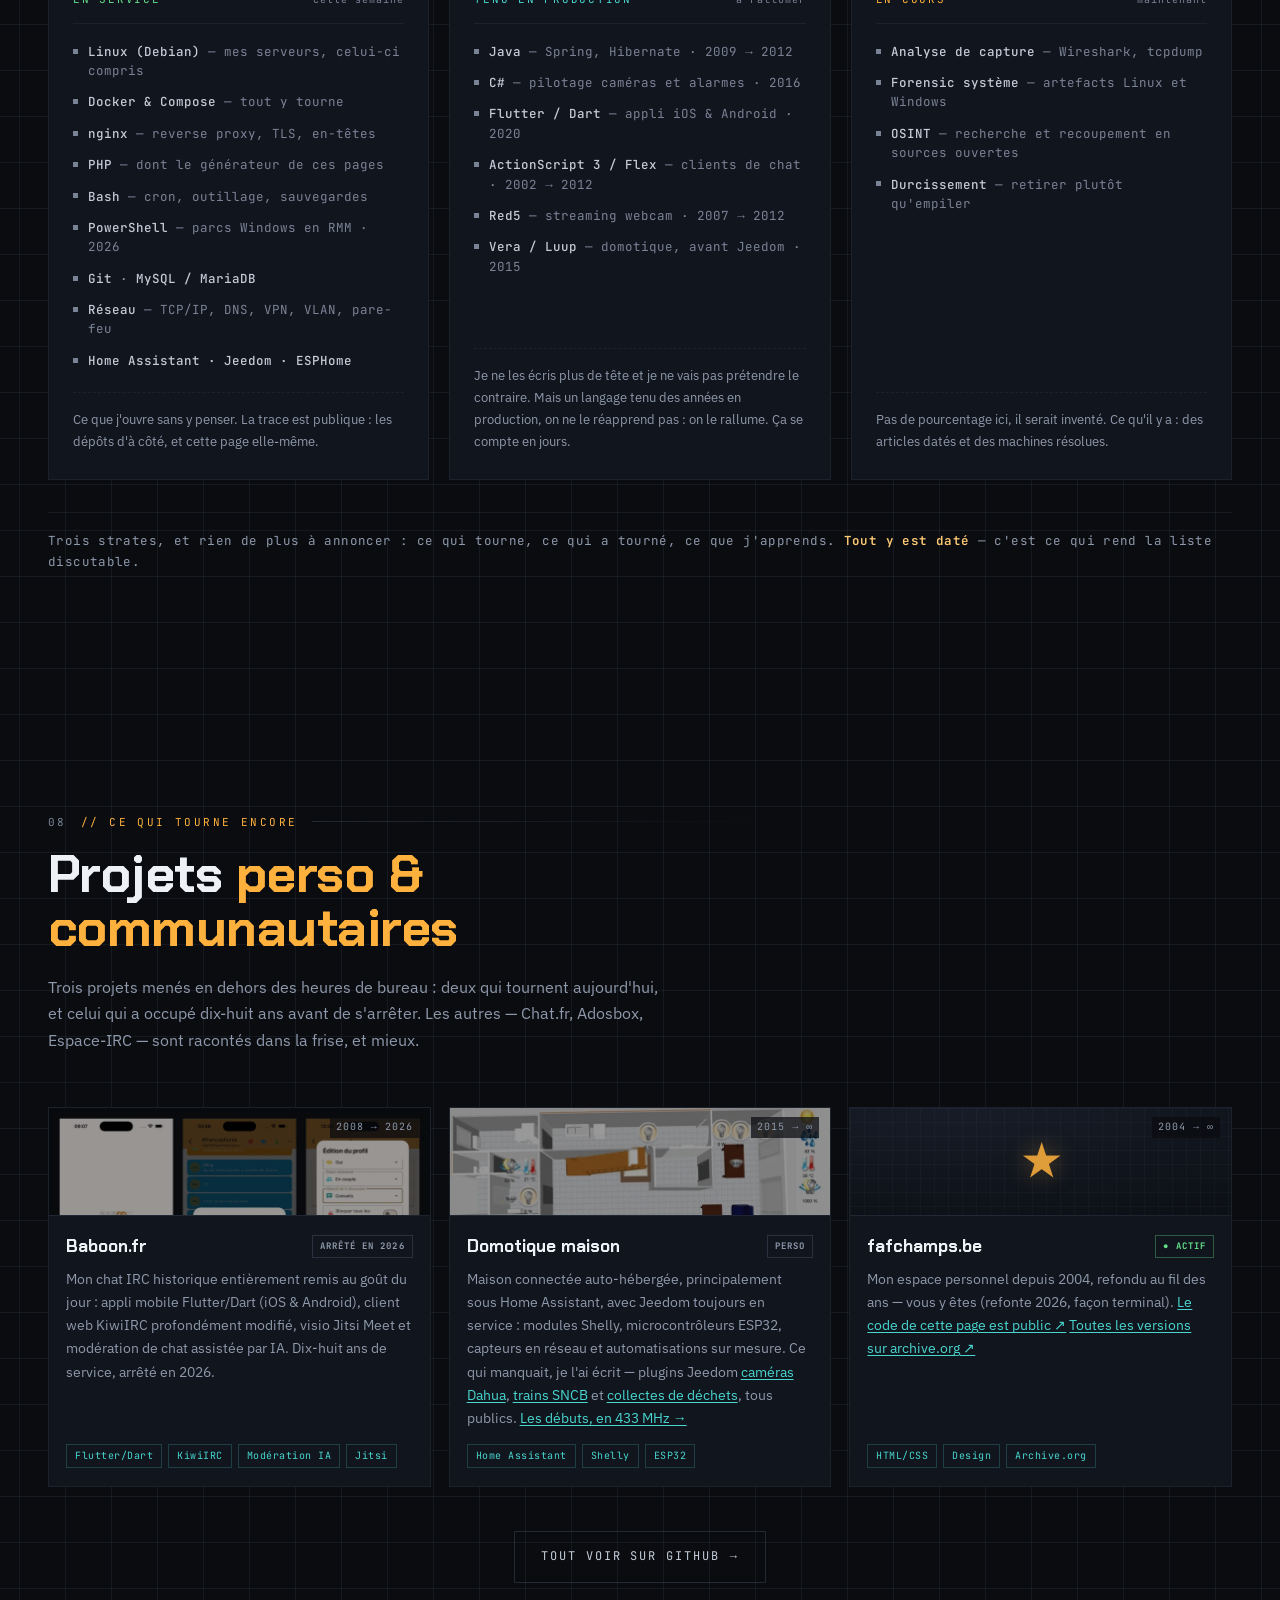
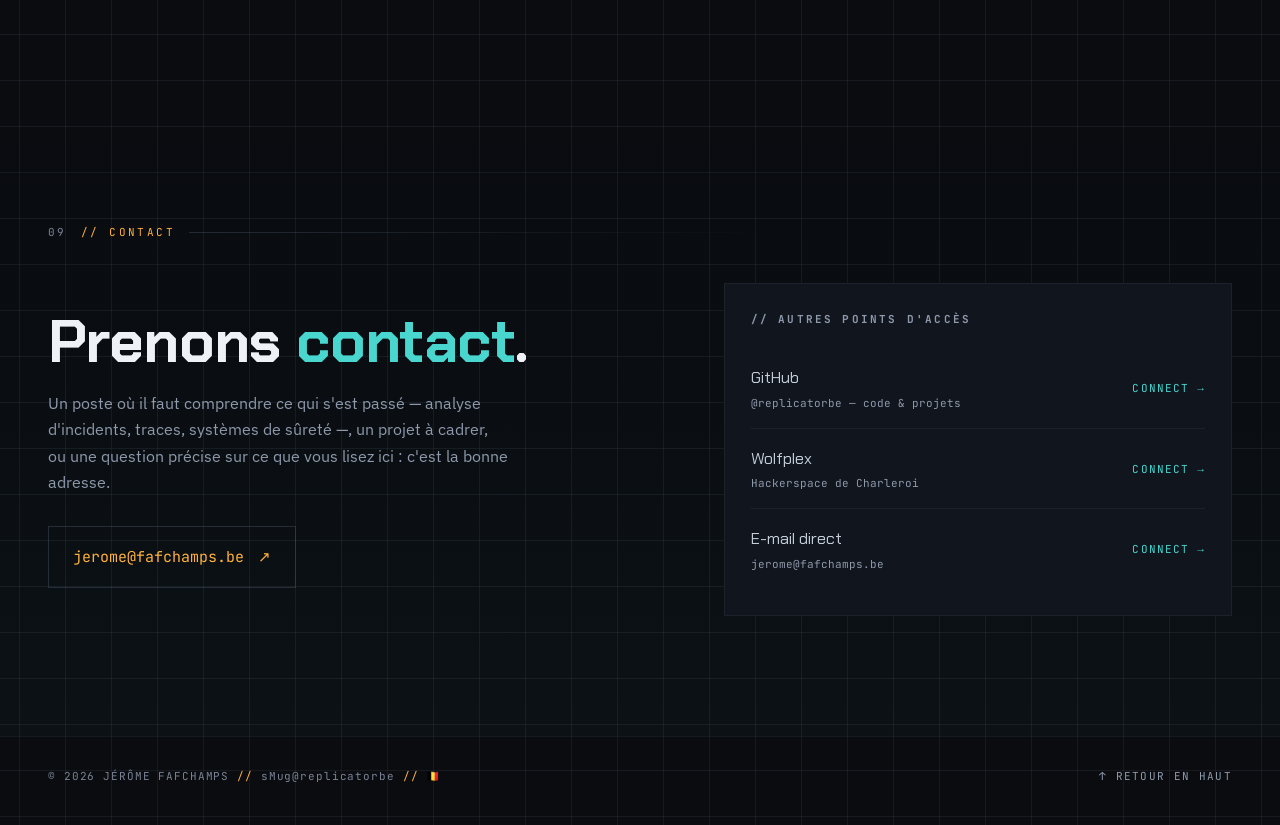
==== commit 02f59043: "Portrait : dire le diplôme, et ce qu'il a vraiment apporté La page ne mentionnait aucune formation, " ====
--- a/index.html
+++ b/index.html
@@ -1532,6 +1532,12 @@
           en gérant <strong>tout le spectre</strong> : code, serveurs, réseau, modération, sécurité.
         </p>
         <p>
+          J'ai aussi un <strong>diplôme supérieur en informatique</strong>, qui valide tout ça sur le
+          plan académique. Mais l'essentiel de ce que je sais, hier comme aujourd'hui, ne vient pas de
+          là : il vient de la curiosité et des projets menés pour de vrai. L'école ne m'a pas appris le
+          métier — elle m'a appris à le structurer.
+        </p>
+        <p>
           Cette polyvalence est devenue mon métier : <strong>DevOps & administration système</strong>.
           Automatiser, déployer, surveiller, durcir. J'aime quand l'infrastructure tourne toute seule —
           et savoir exactement quoi faire quand ce n'est pas le cas.
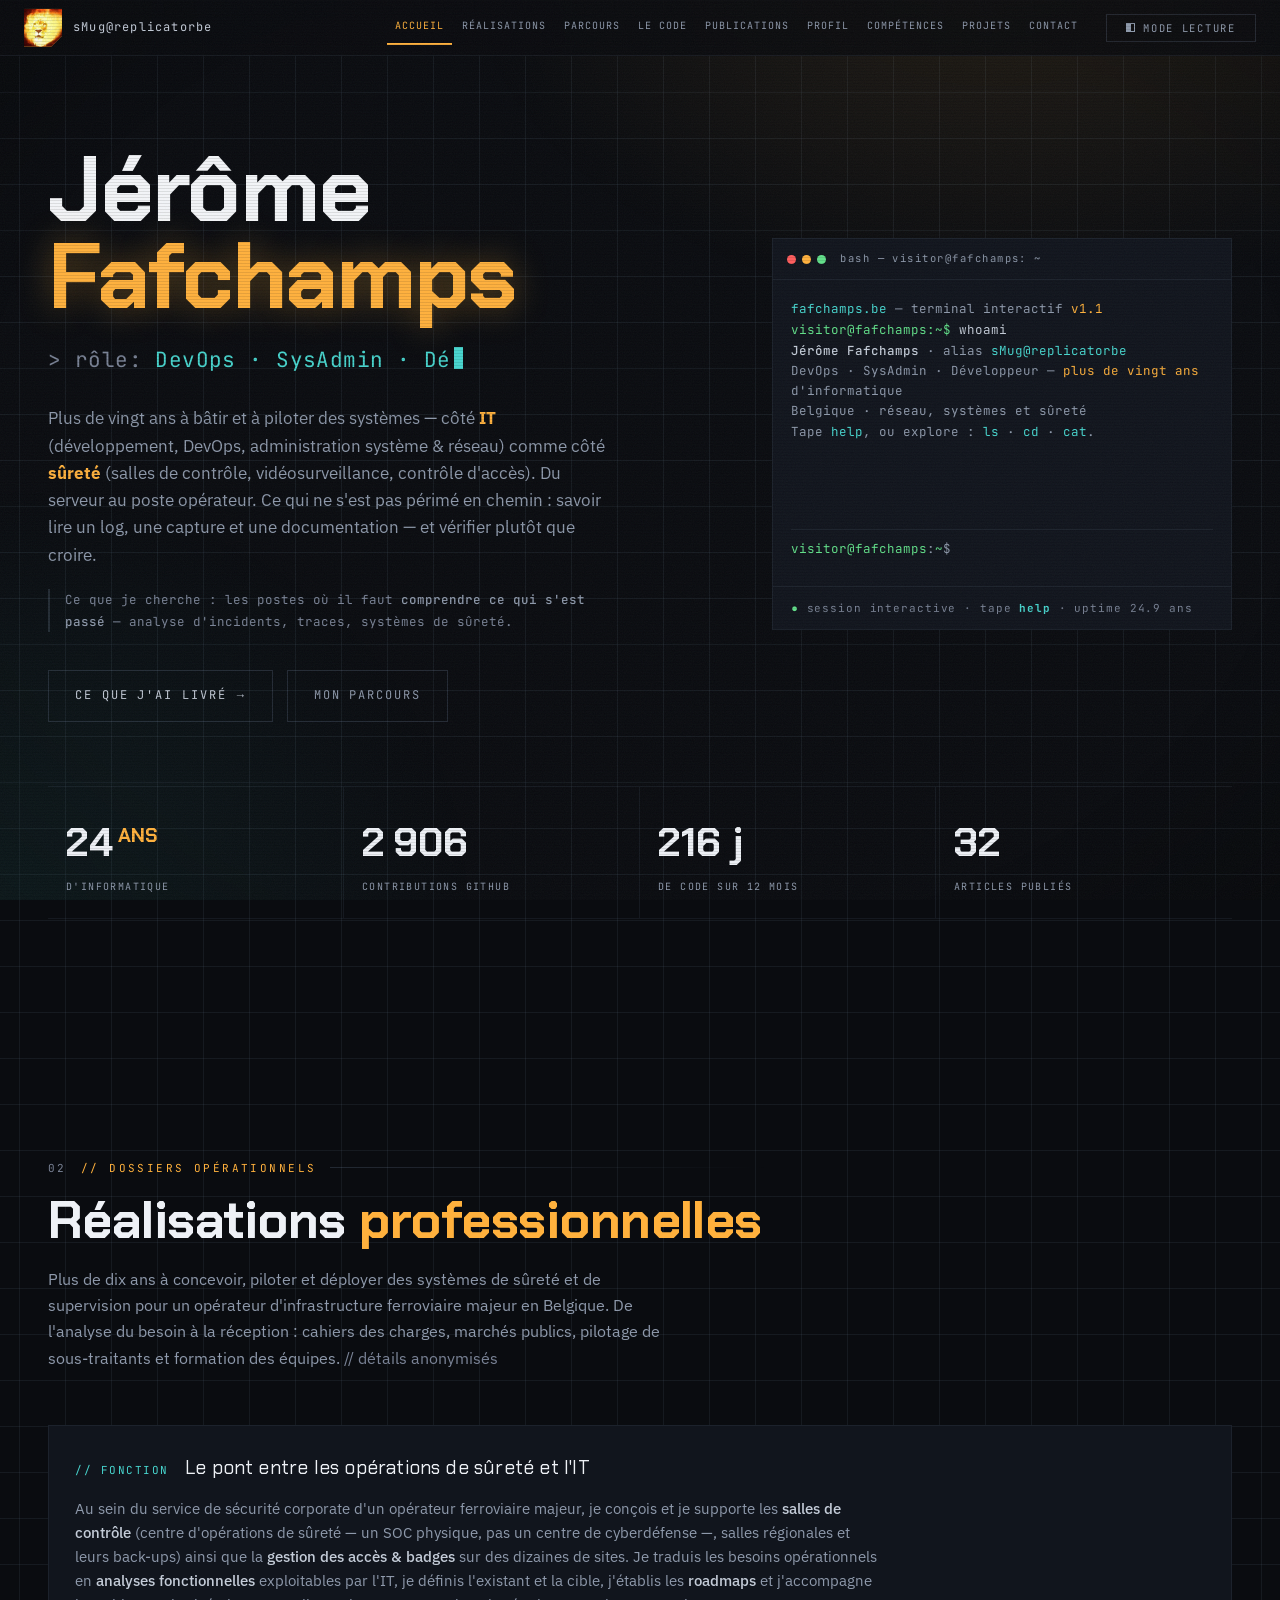
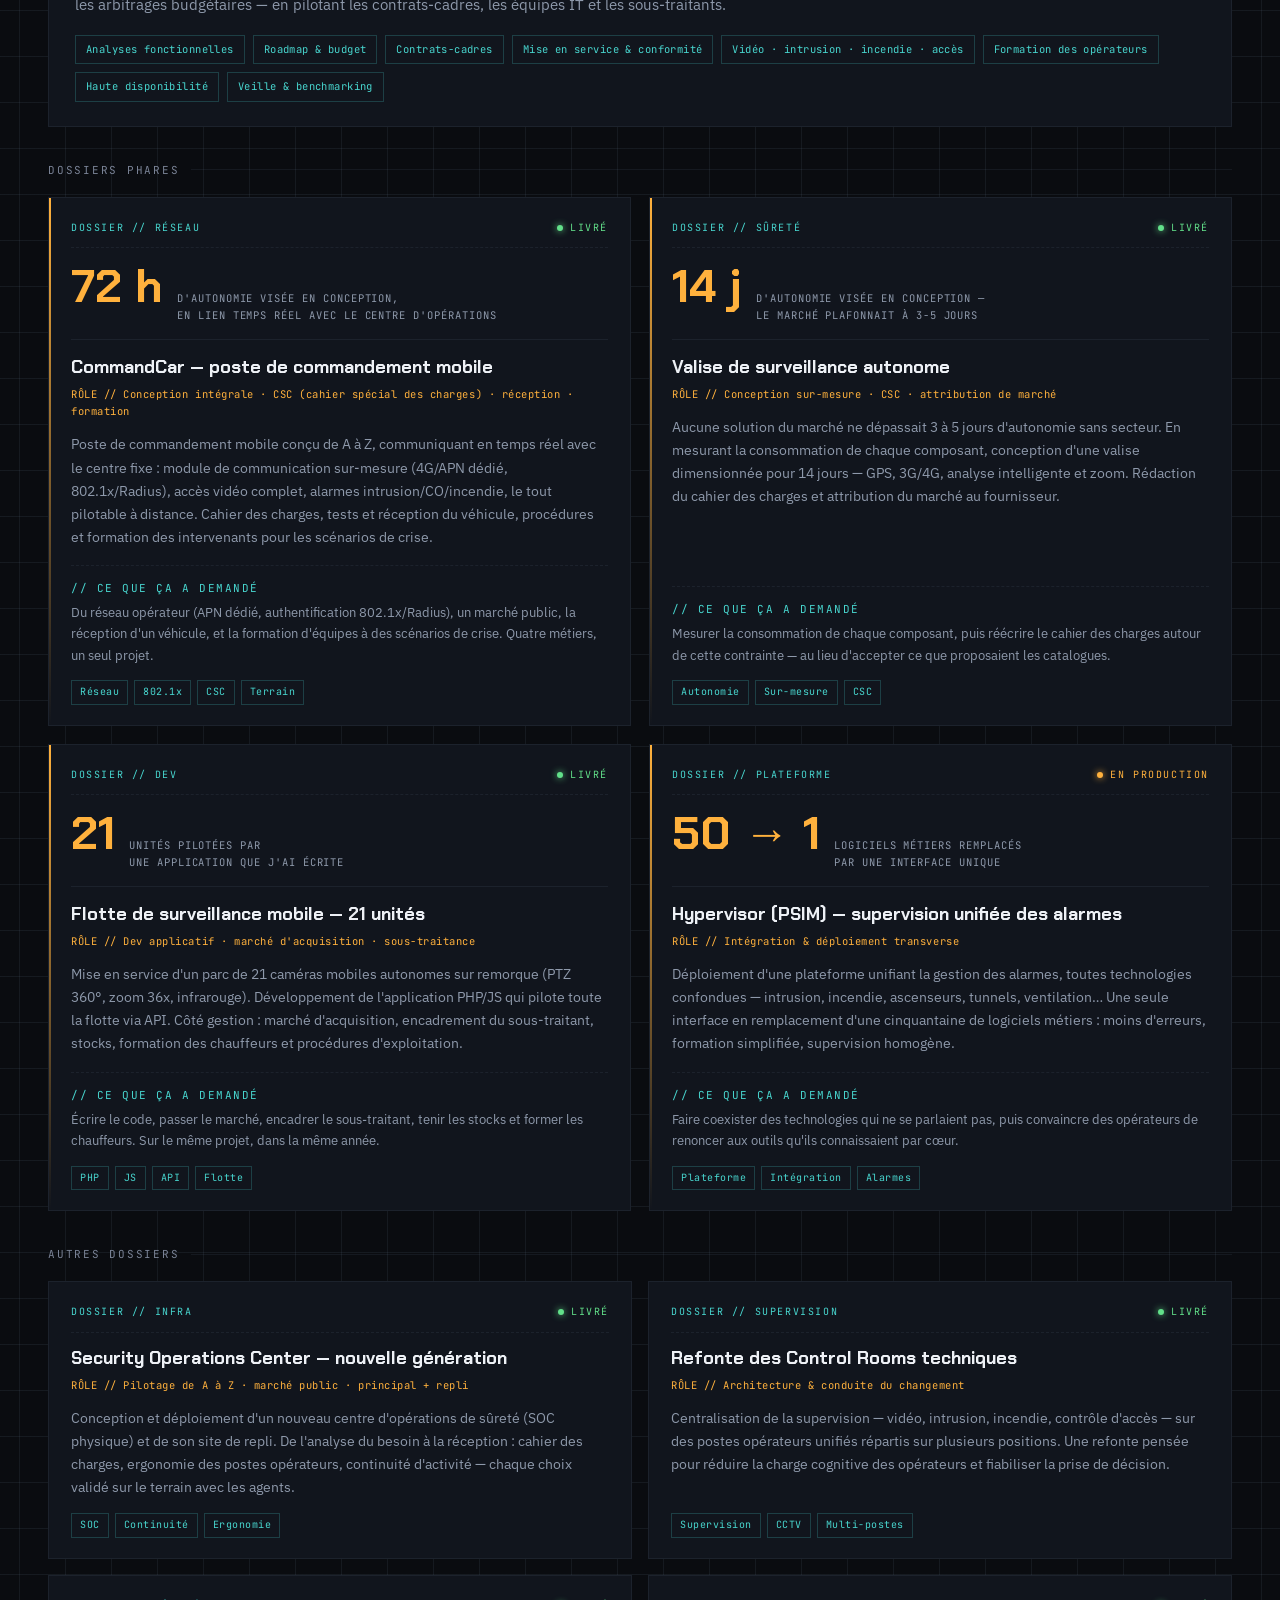
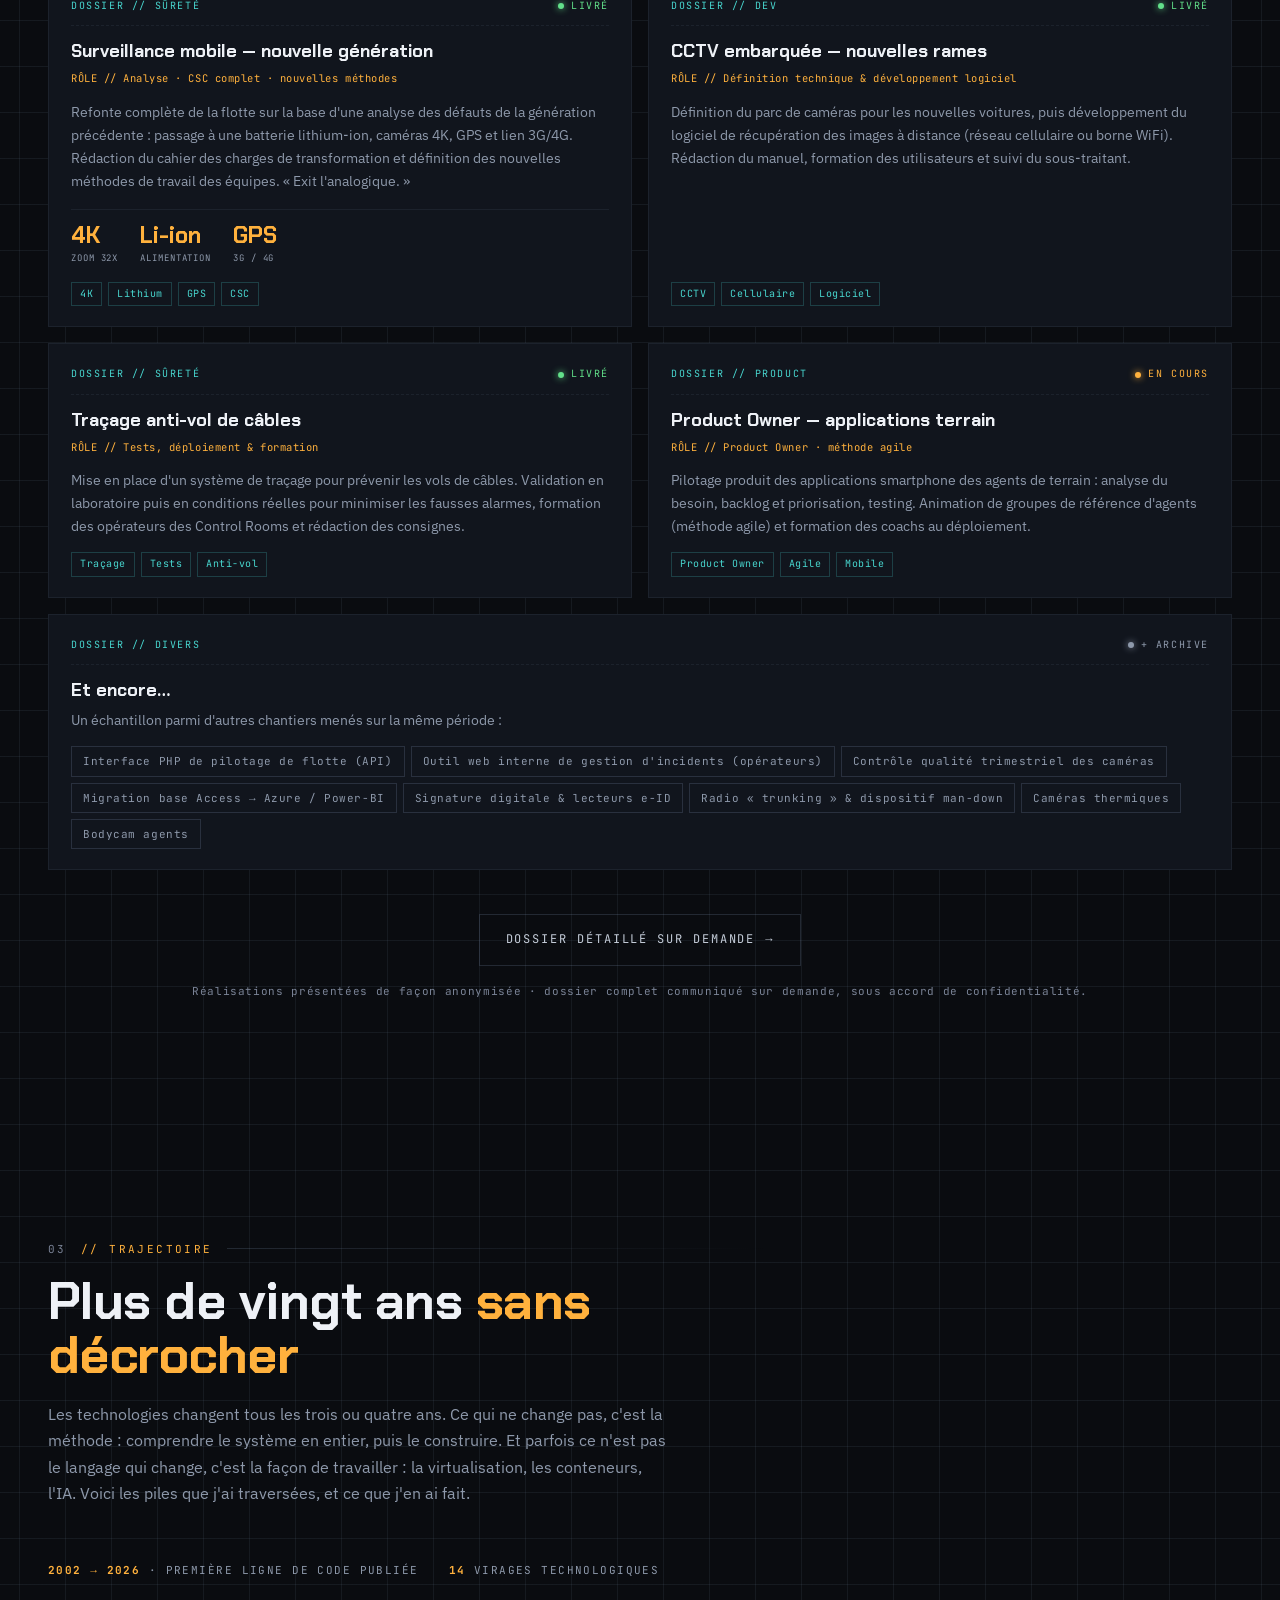
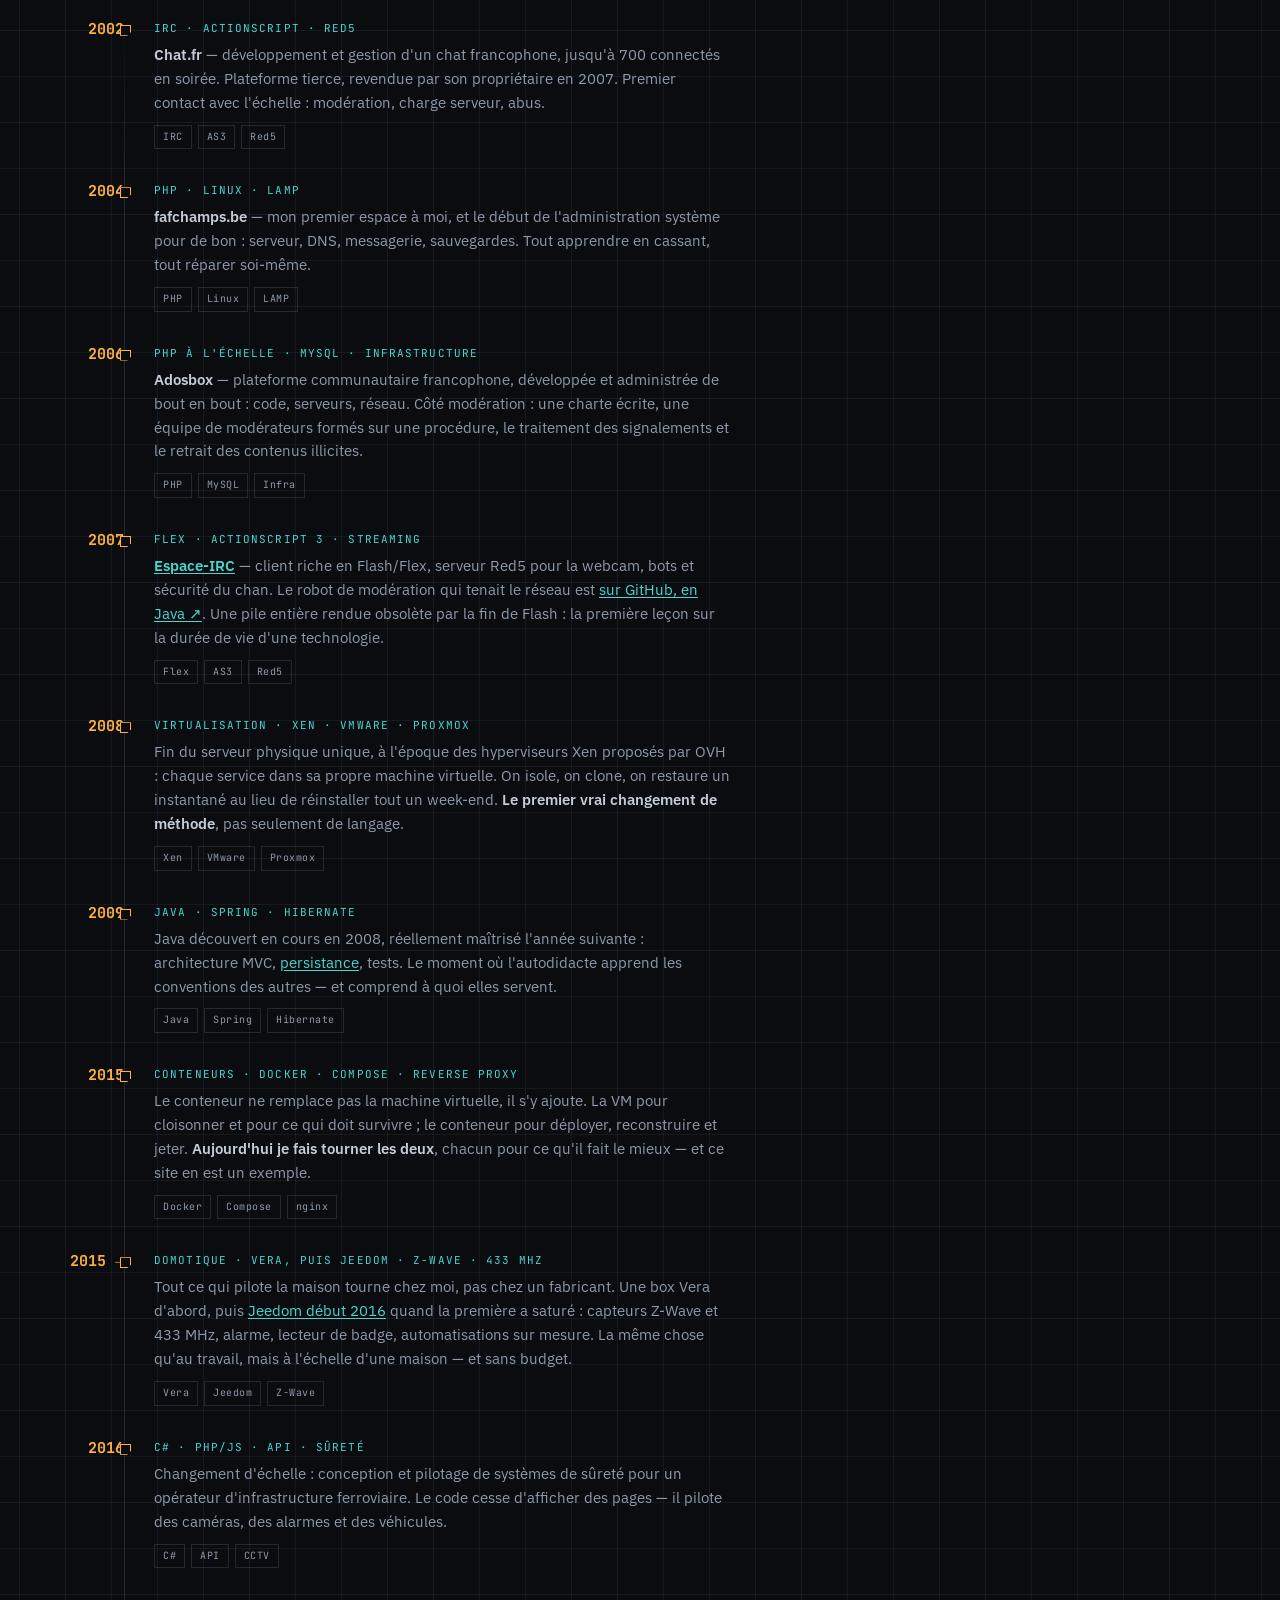
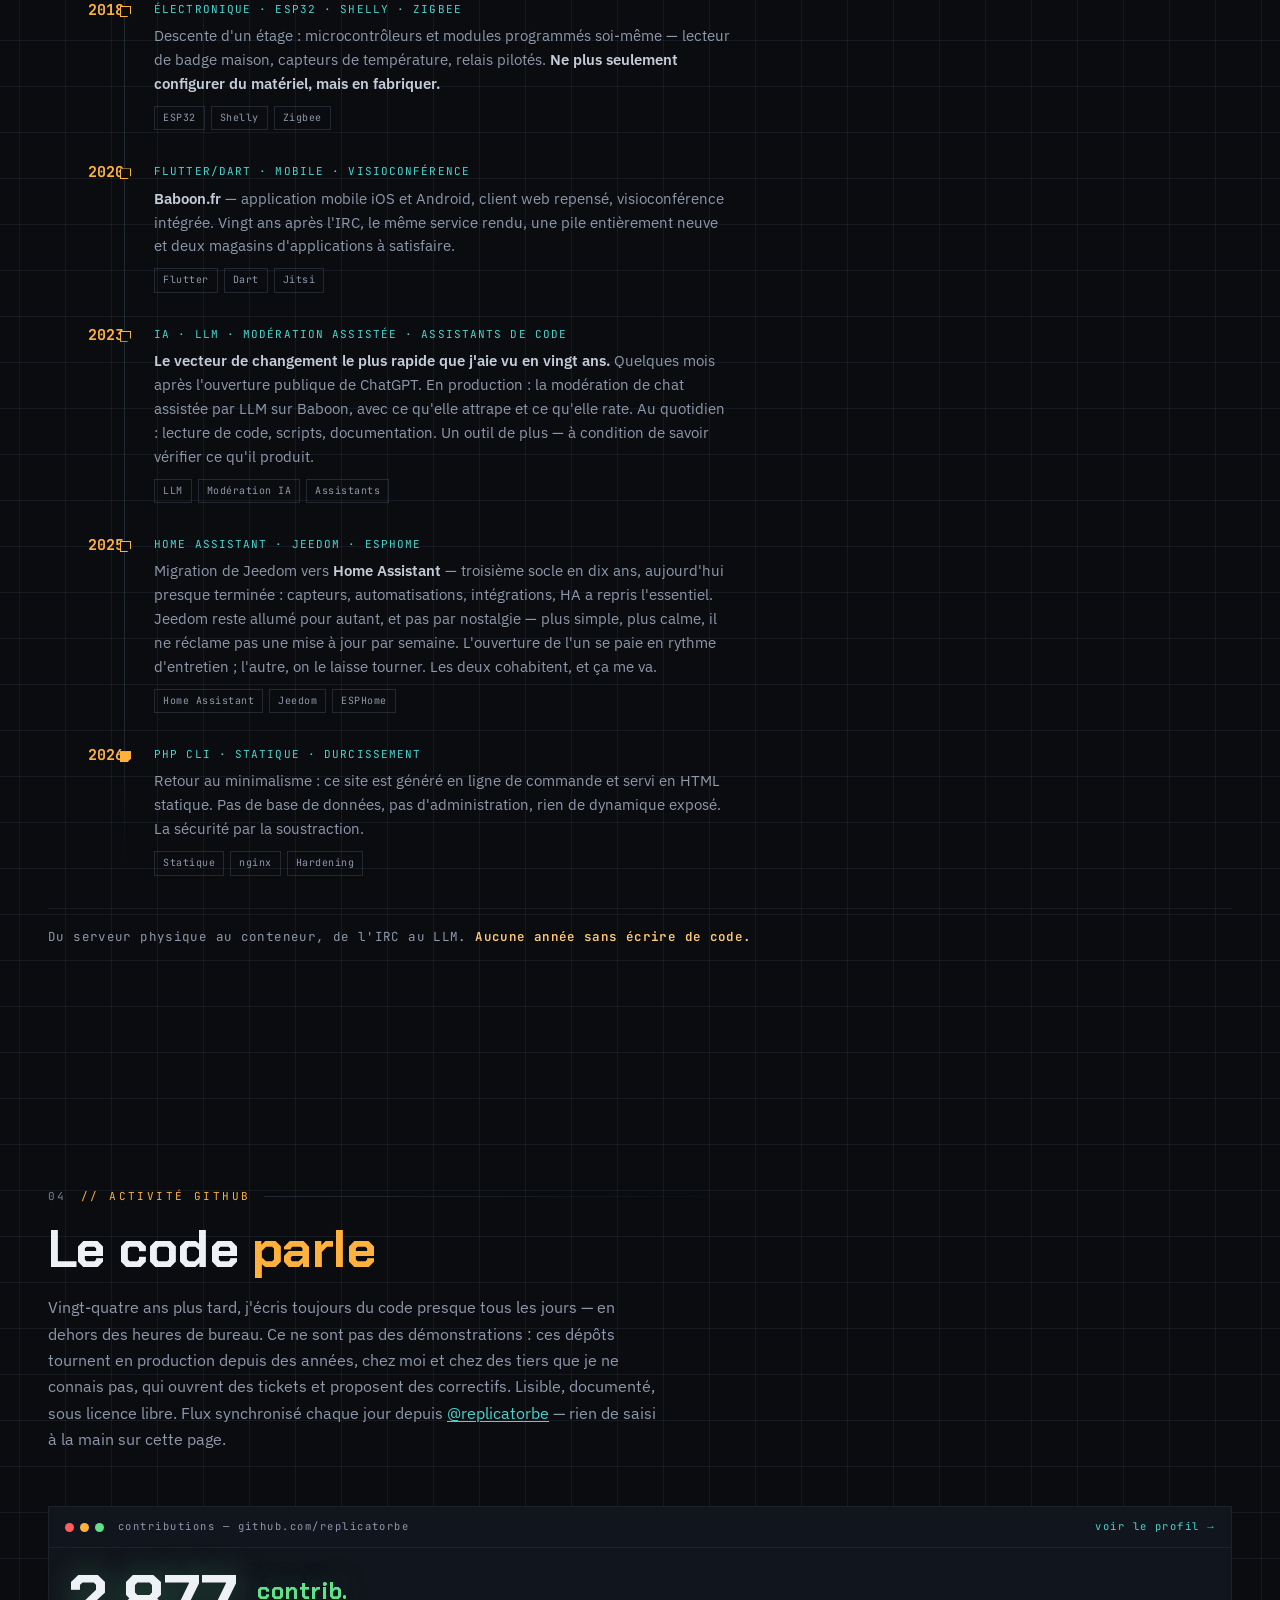
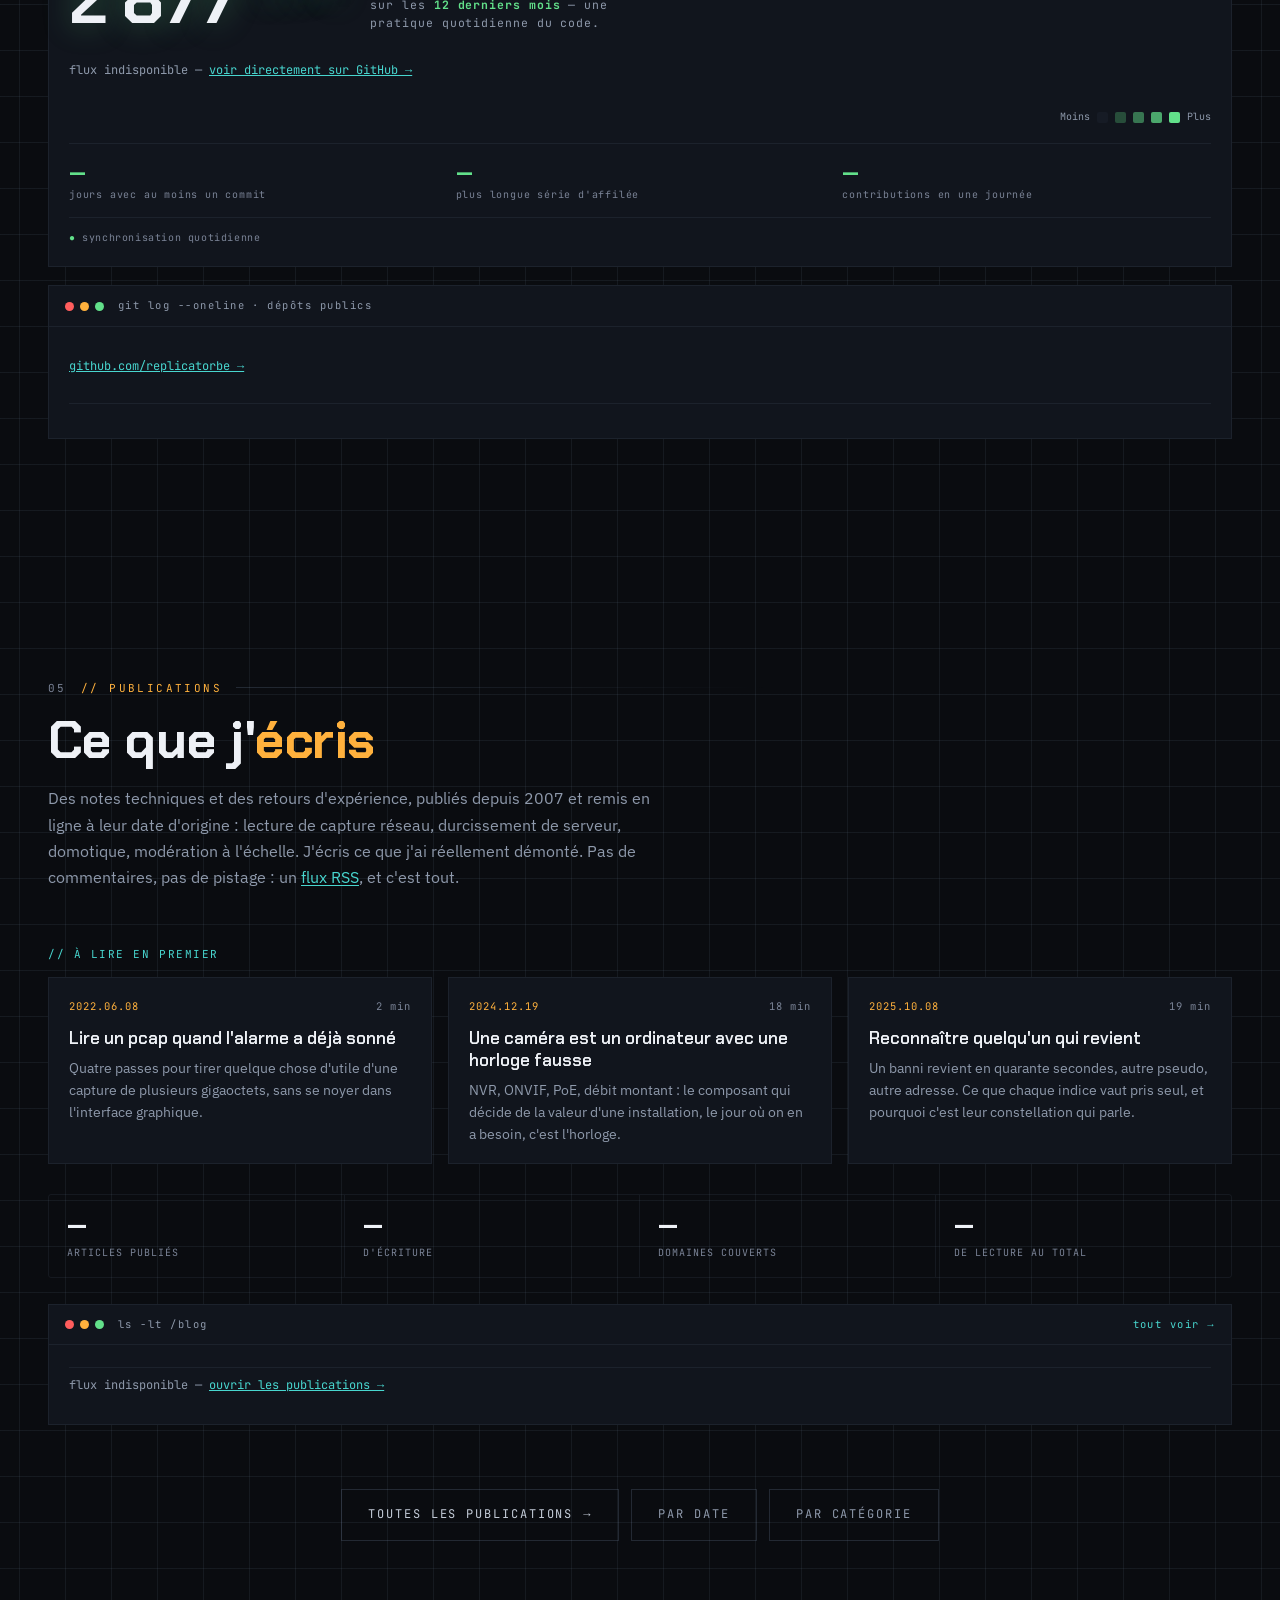
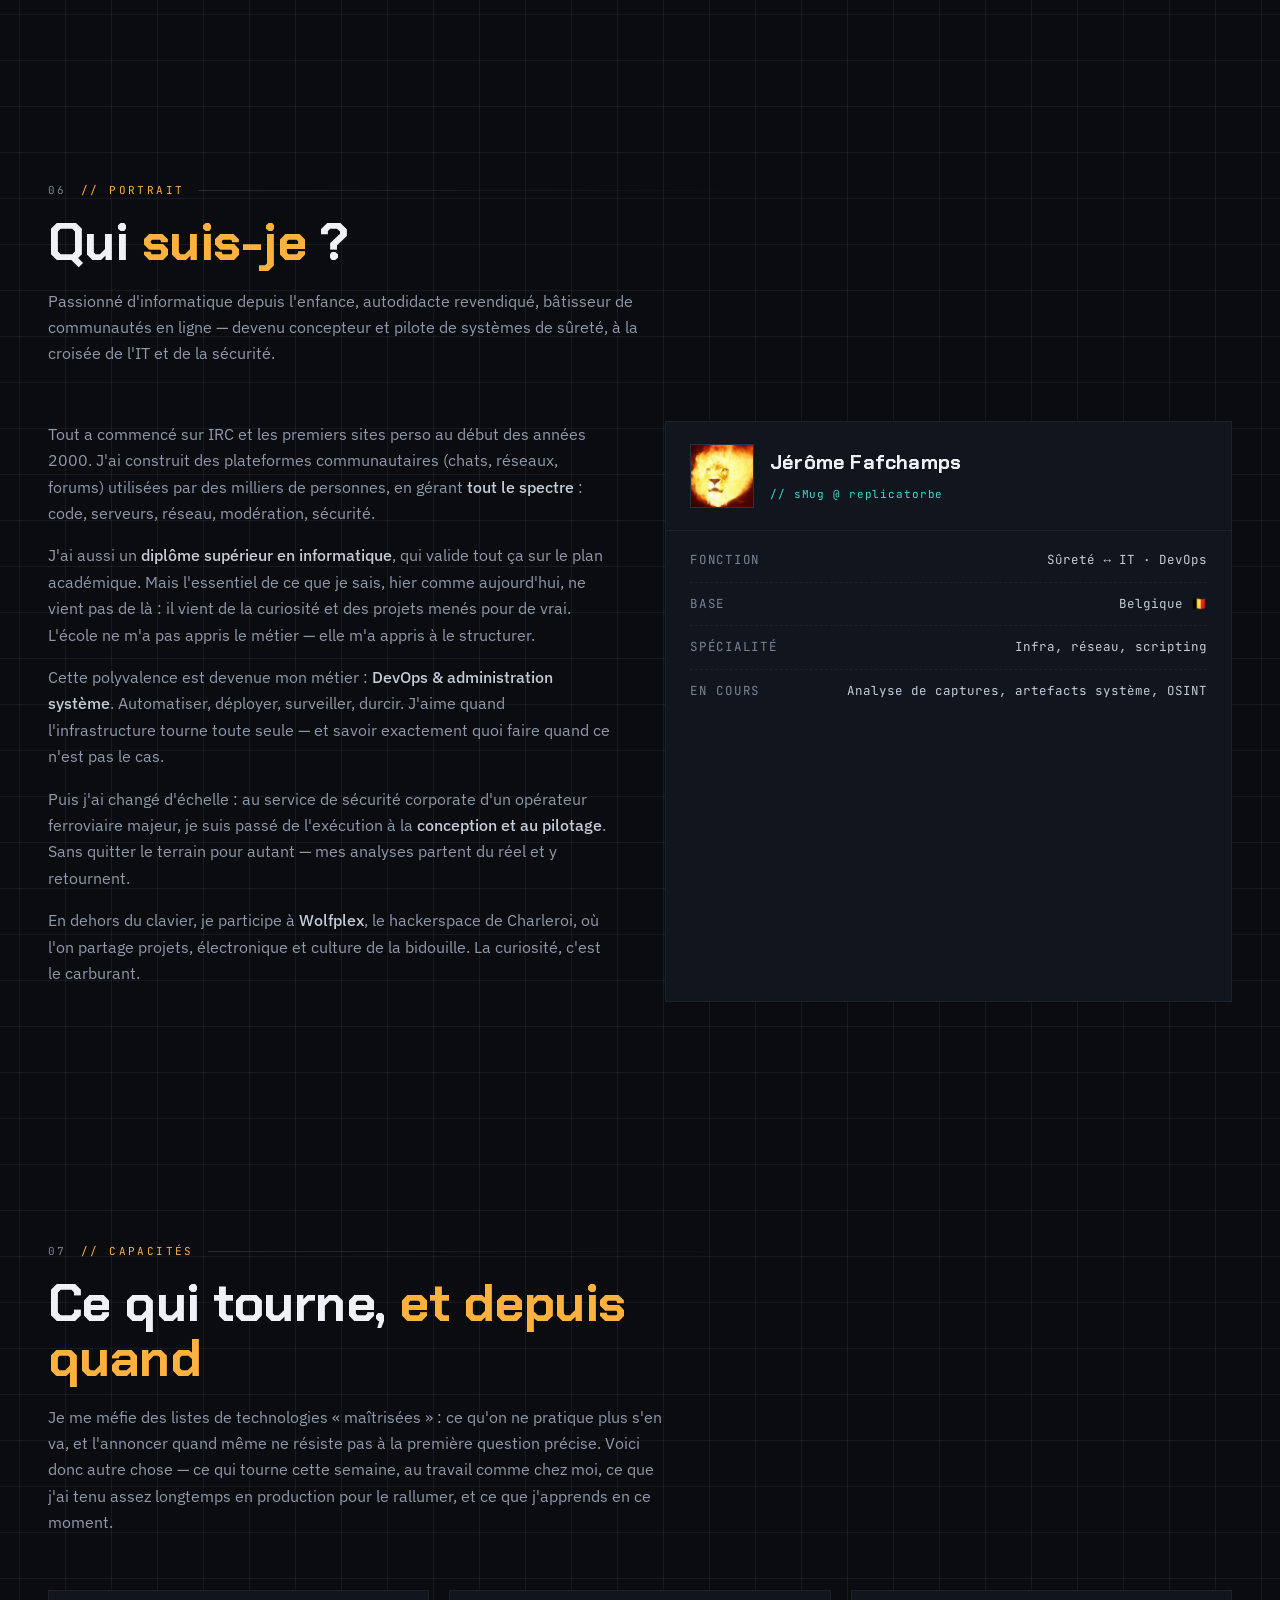
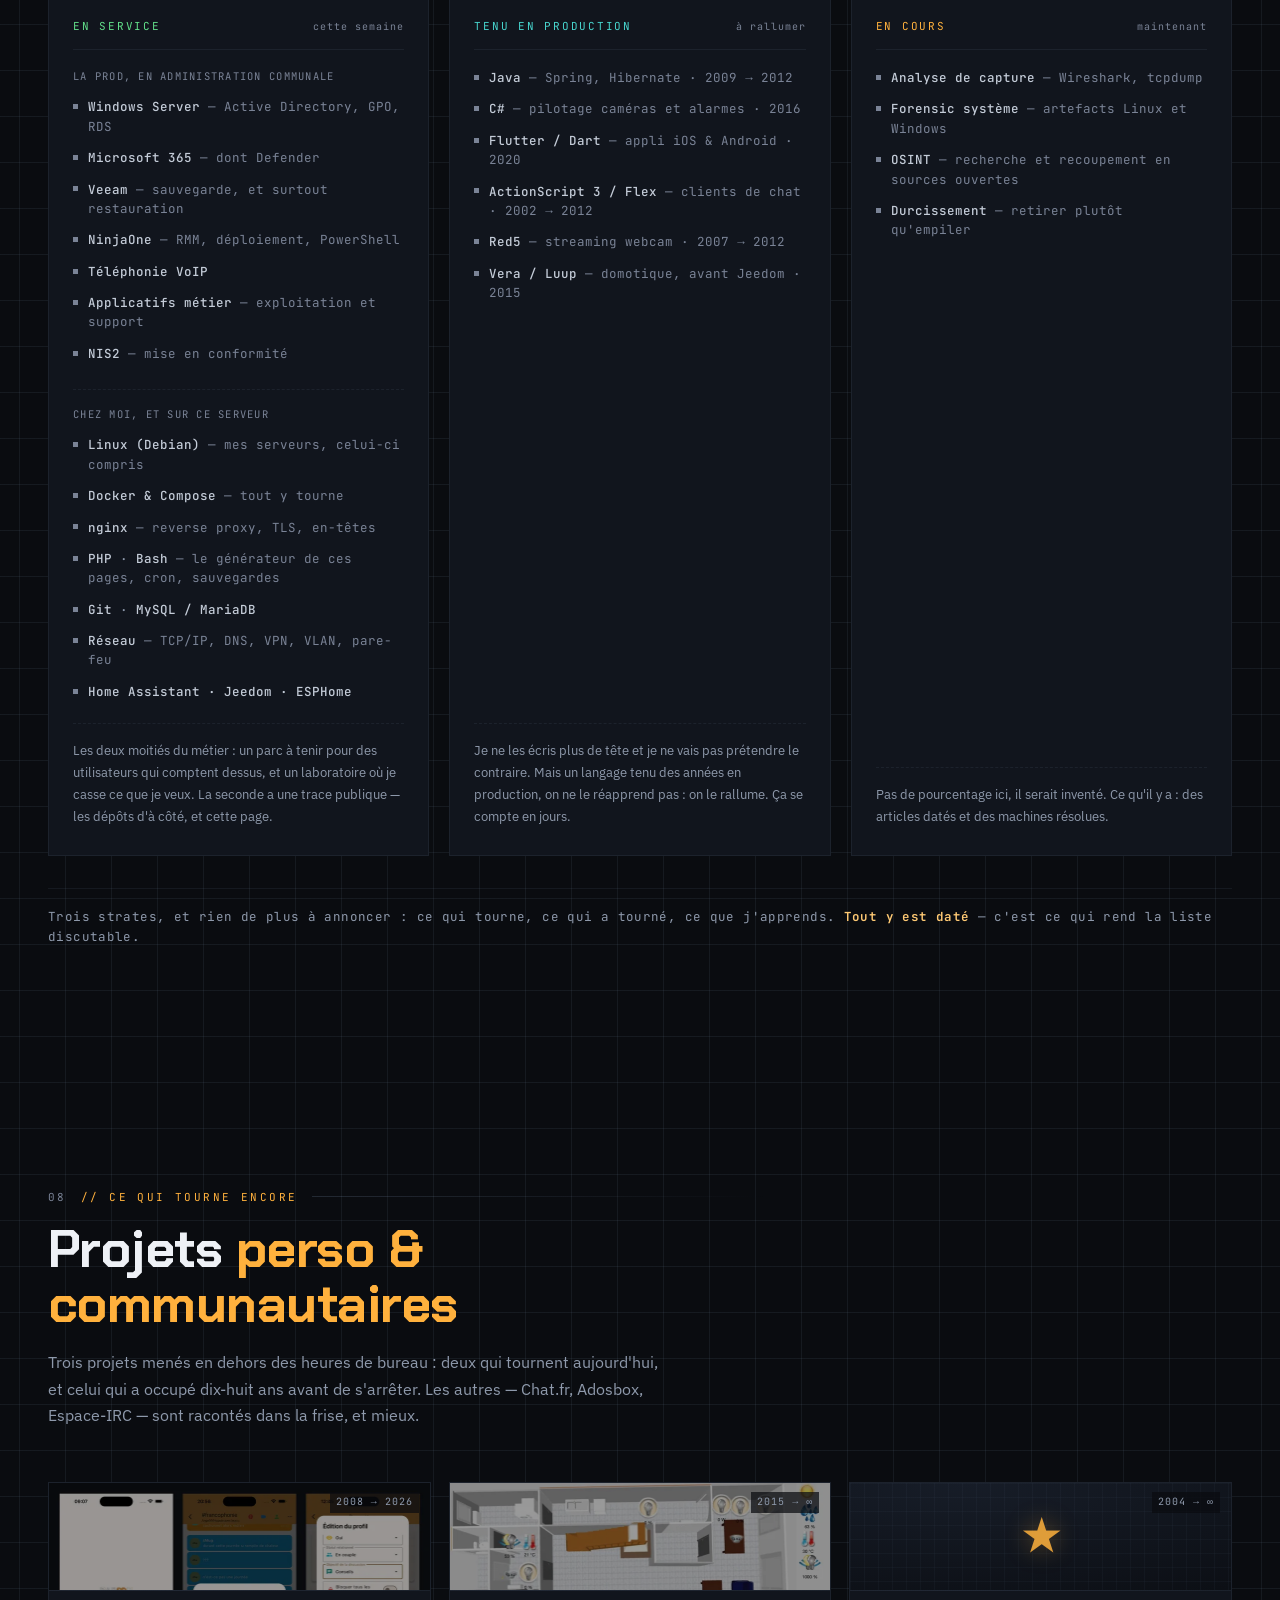
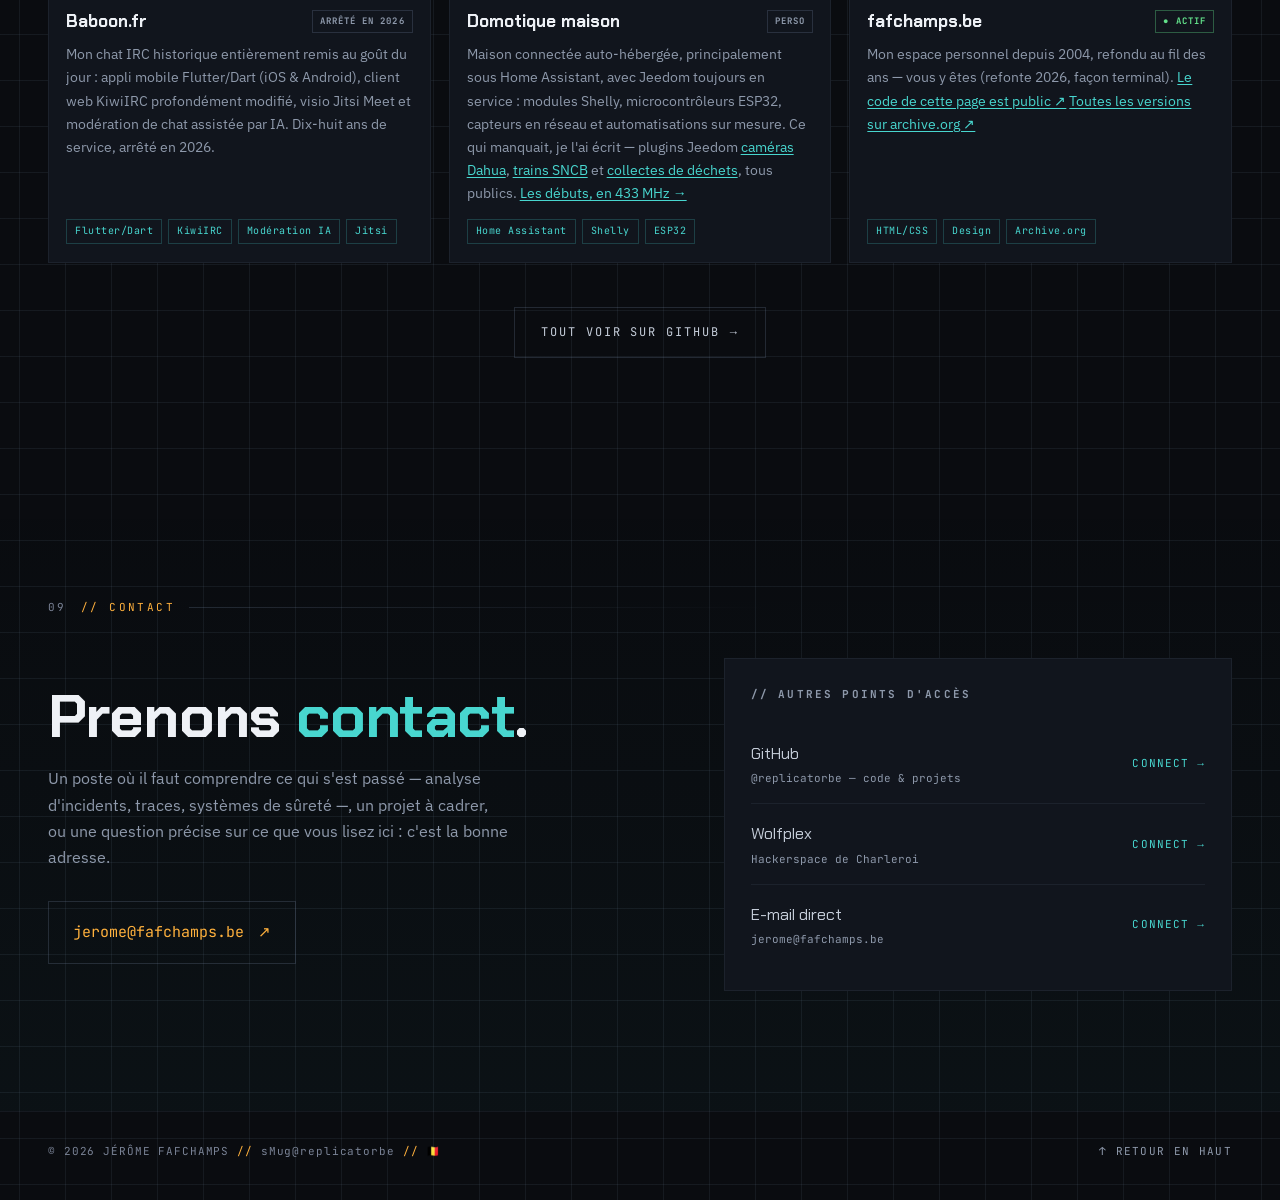
==== commit d2905f5e: "Compétences : la prod professionnelle manquait à l'appel La colonne « en service » ne montrait qu'un" ====
--- a/index.html
+++ b/index.html
@@ -526,6 +526,9 @@
 .strate li i{font-style:normal;color:var(--text-faint)}
 .strate__note{margin-top:auto;padding-top:16px;border-top:1px dashed var(--line);
   font-size:13px;line-height:1.7;color:var(--text-dim)}
+.strate__grp{font-family:var(--ff-mono);font-size:10.5px;letter-spacing:.12em;
+  text-transform:uppercase;color:var(--text-faint);margin-bottom:12px}
+.strate ul+.strate__grp{margin-top:4px;padding-top:16px;border-top:1px dashed var(--line)}
 
 /* ============================================================= *
  *  PARCOURS (frise chronologique)                                *
@@ -1579,24 +1582,33 @@
     <div class="sec-head reveal">
       <div class="sec-meta"><span class="idx">07</span><span>// CAPACITÉS</span><span class="ln"></span></div>
       <h2 class="sec-title">Ce qui tourne, <em>et depuis quand</em></h2>
-      <p class="sec-sub">Je me méfie des listes de technologies « maîtrisées » : ce qu'on ne pratique plus s'en va, et l'annoncer quand même ne résiste pas à la première question précise. Voici donc autre chose — ce qui tourne chez moi cette semaine, ce que j'ai tenu assez longtemps en production pour le rallumer, et ce que j'apprends en ce moment.</p>
+      <p class="sec-sub">Je me méfie des listes de technologies « maîtrisées » : ce qu'on ne pratique plus s'en va, et l'annoncer quand même ne résiste pas à la première question précise. Voici donc autre chose — ce qui tourne cette semaine, au travail comme chez moi, ce que j'ai tenu assez longtemps en production pour le rallumer, et ce que j'apprends en ce moment.</p>
     </div>
 
     <div class="strates">
       <div class="frame strate strate--now reveal">
         <div class="strate__hd"><span class="lab">En service</span><span class="when">cette semaine</span></div>
+        <p class="strate__grp">La prod, en administration communale</p>
+        <ul>
+          <li><b>Windows Server</b> <i>— Active Directory, GPO, RDS</i></li>
+          <li><b>Microsoft 365</b> <i>— dont Defender</i></li>
+          <li><b>Veeam</b> <i>— sauvegarde, et surtout restauration</i></li>
+          <li><b>NinjaOne</b> <i>— RMM, déploiement, PowerShell</i></li>
+          <li><b>Téléphonie VoIP</b></li>
+          <li><b>Applicatifs métier</b> <i>— exploitation et support</i></li>
+          <li><b>NIS2</b> <i>— mise en conformité</i></li>
+        </ul>
+        <p class="strate__grp">Chez moi, et sur ce serveur</p>
         <ul>
           <li><b>Linux (Debian)</b> <i>— mes serveurs, celui-ci compris</i></li>
           <li><b>Docker &amp; Compose</b> <i>— tout y tourne</i></li>
           <li><b>nginx</b> <i>— reverse proxy, TLS, en-têtes</i></li>
-          <li><b>PHP</b> <i>— dont le générateur de ces pages</i></li>
-          <li><b>Bash</b> <i>— cron, outillage, sauvegardes</i></li>
-          <li><b>PowerShell</b> <i>— parcs Windows en RMM · 2026</i></li>
+          <li><b>PHP</b> · <b>Bash</b> <i>— le générateur de ces pages, cron, sauvegardes</i></li>
           <li><b>Git</b> · <b>MySQL / MariaDB</b></li>
           <li><b>Réseau</b> <i>— TCP/IP, DNS, VPN, VLAN, pare-feu</i></li>
           <li><b>Home Assistant · Jeedom · ESPHome</b></li>
         </ul>
-        <p class="strate__note">Ce que j'ouvre sans y penser. La trace est publique : les dépôts d'à côté, et cette page elle-même.</p>
+        <p class="strate__note">Les deux moitiés du métier : un parc à tenir pour des utilisateurs qui comptent dessus, et un laboratoire où je casse ce que je veux. La seconde a une trace publique — les dépôts d'à côté, et cette page.</p>
       </div>
 
       <div class="frame strate strate--past reveal d1">
@@ -1699,7 +1711,7 @@
   </div>
 </footer>
 
-<script src="assets/site.js?v=14"></script>
+<script src="assets/site.js?v=15"></script>
 
 </body>
 </html>
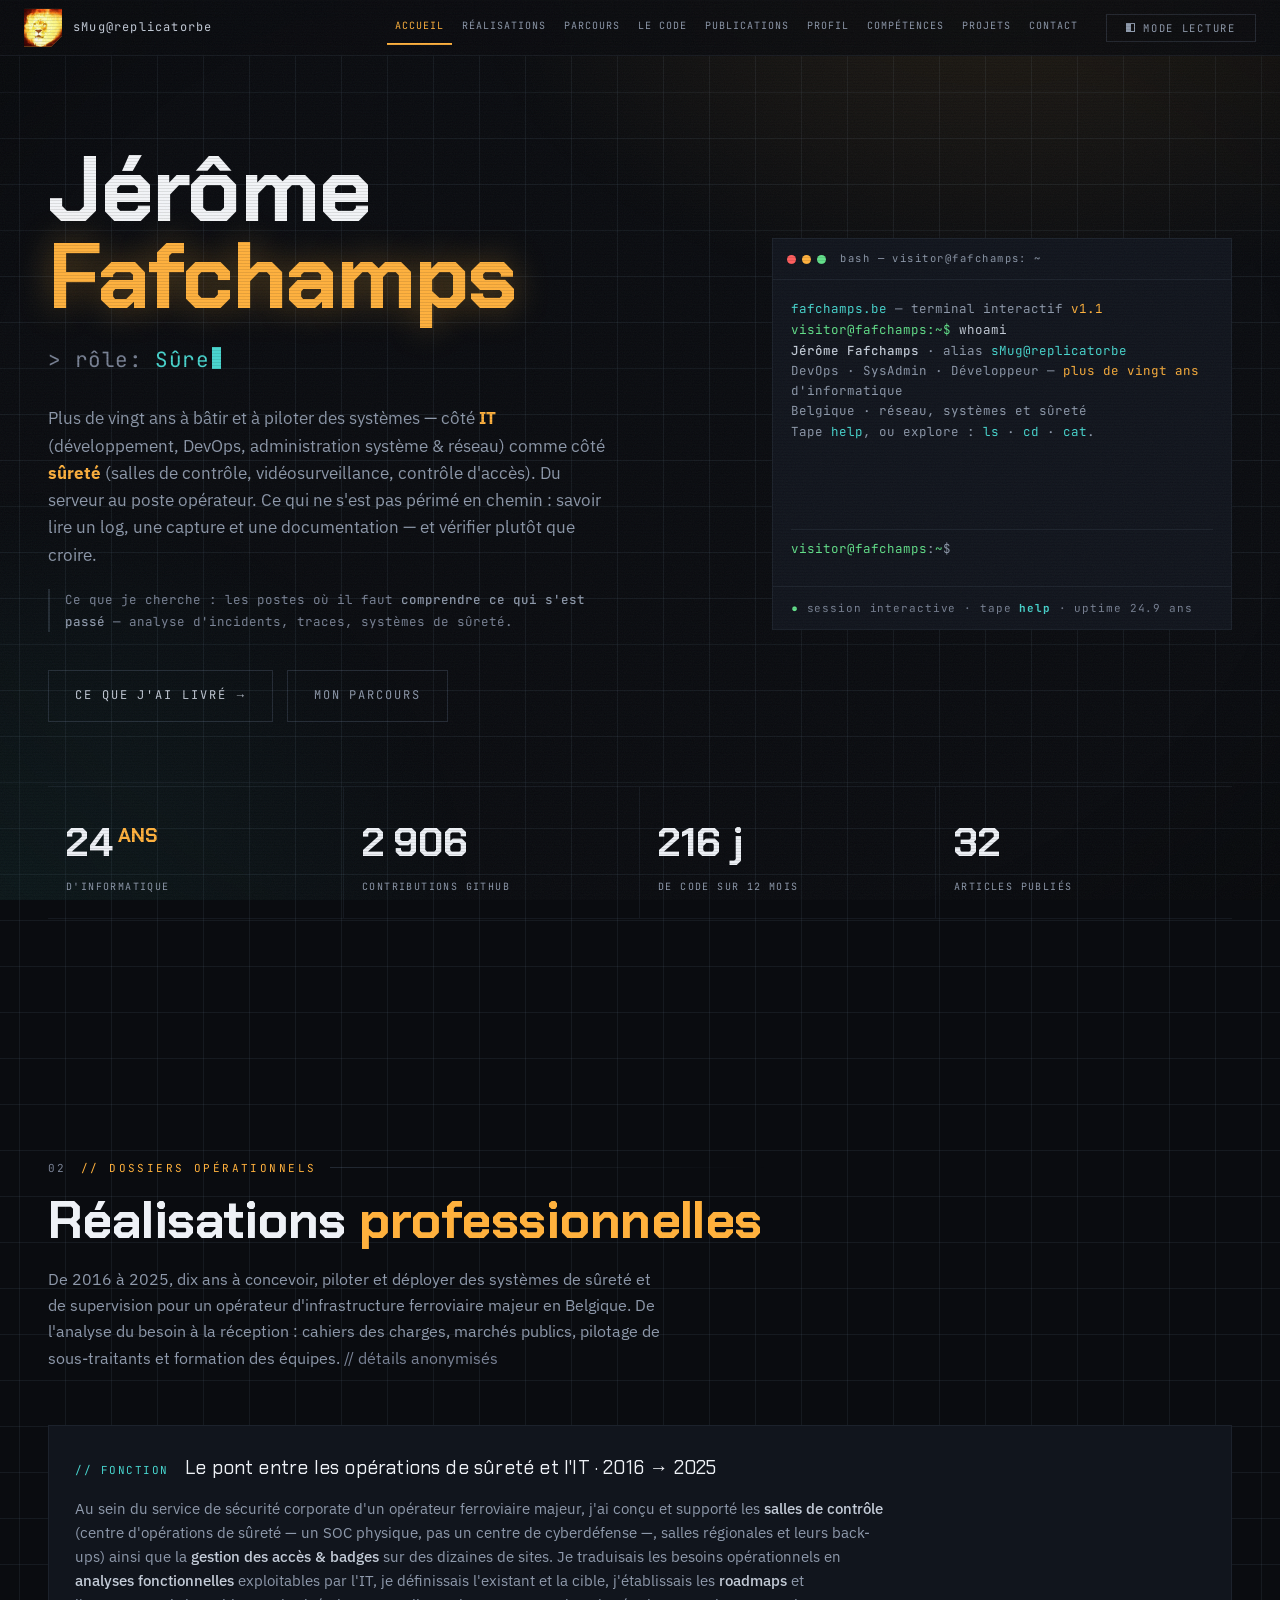
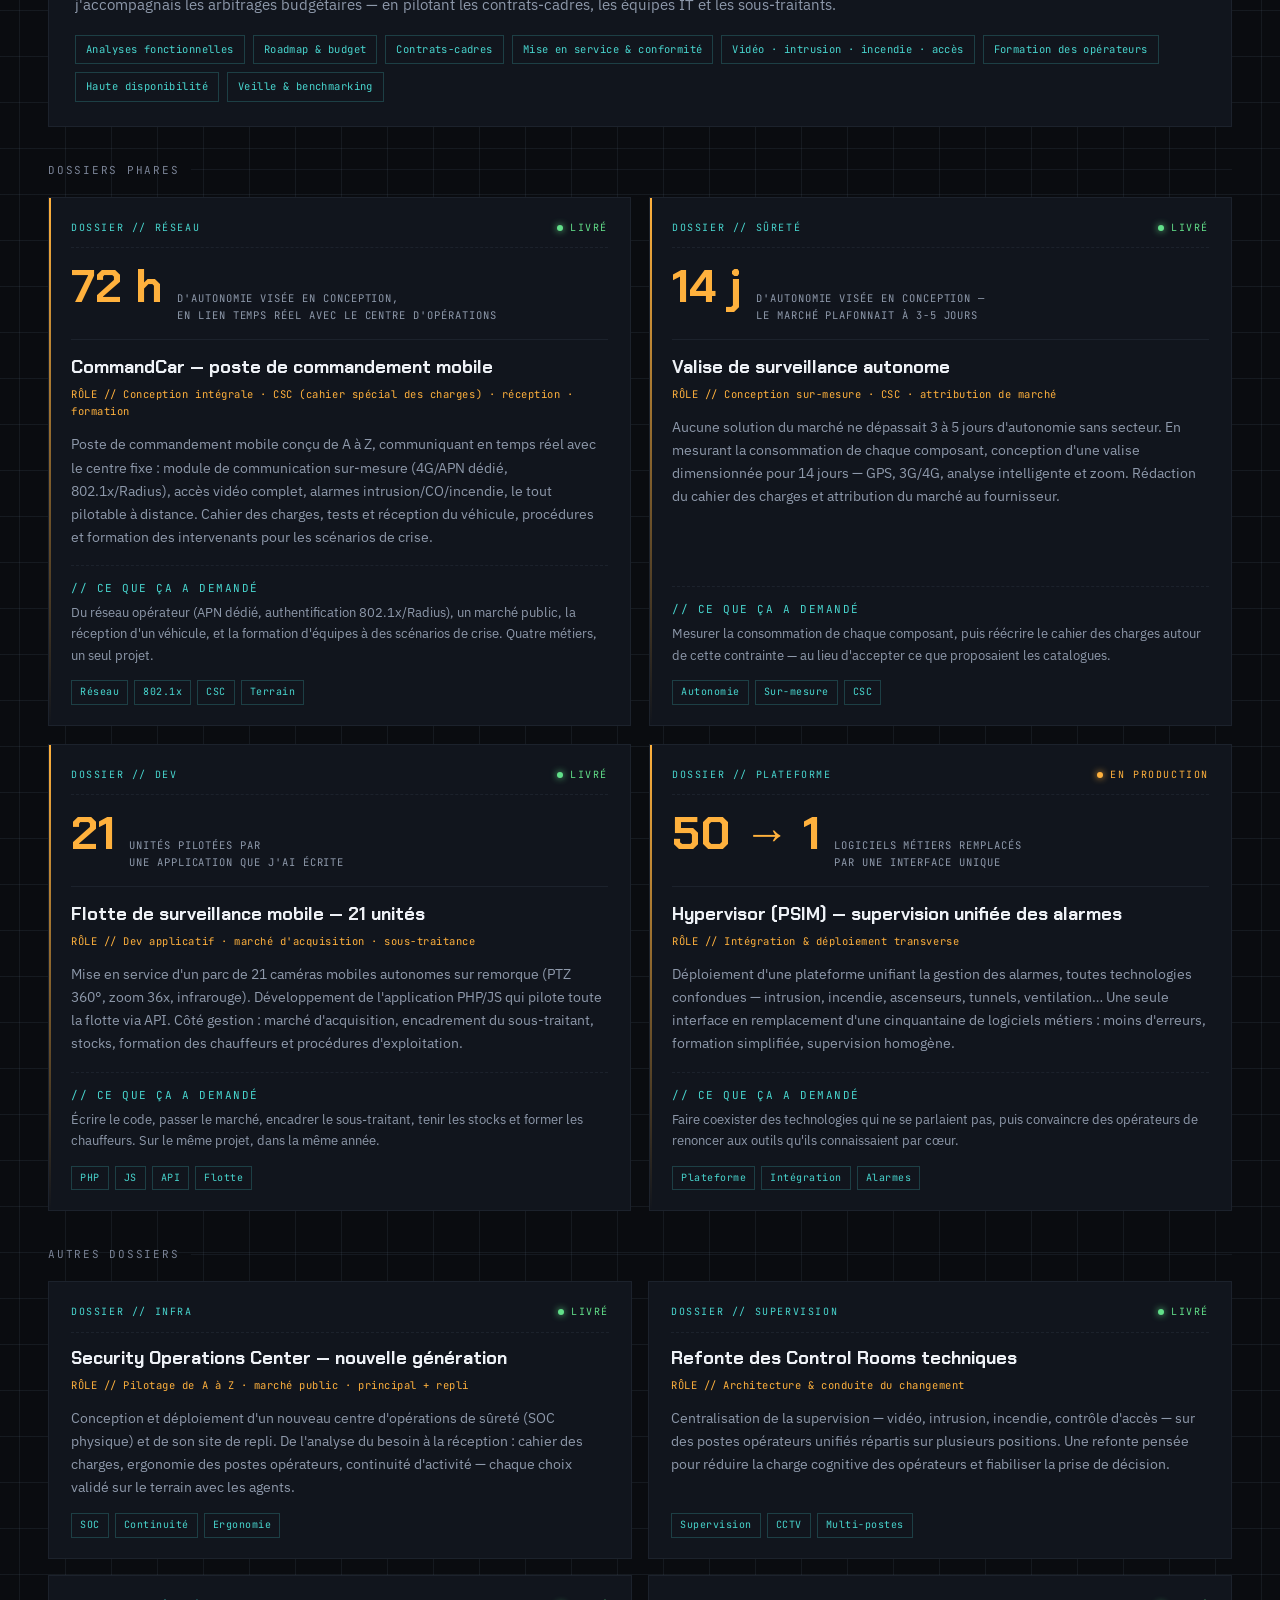
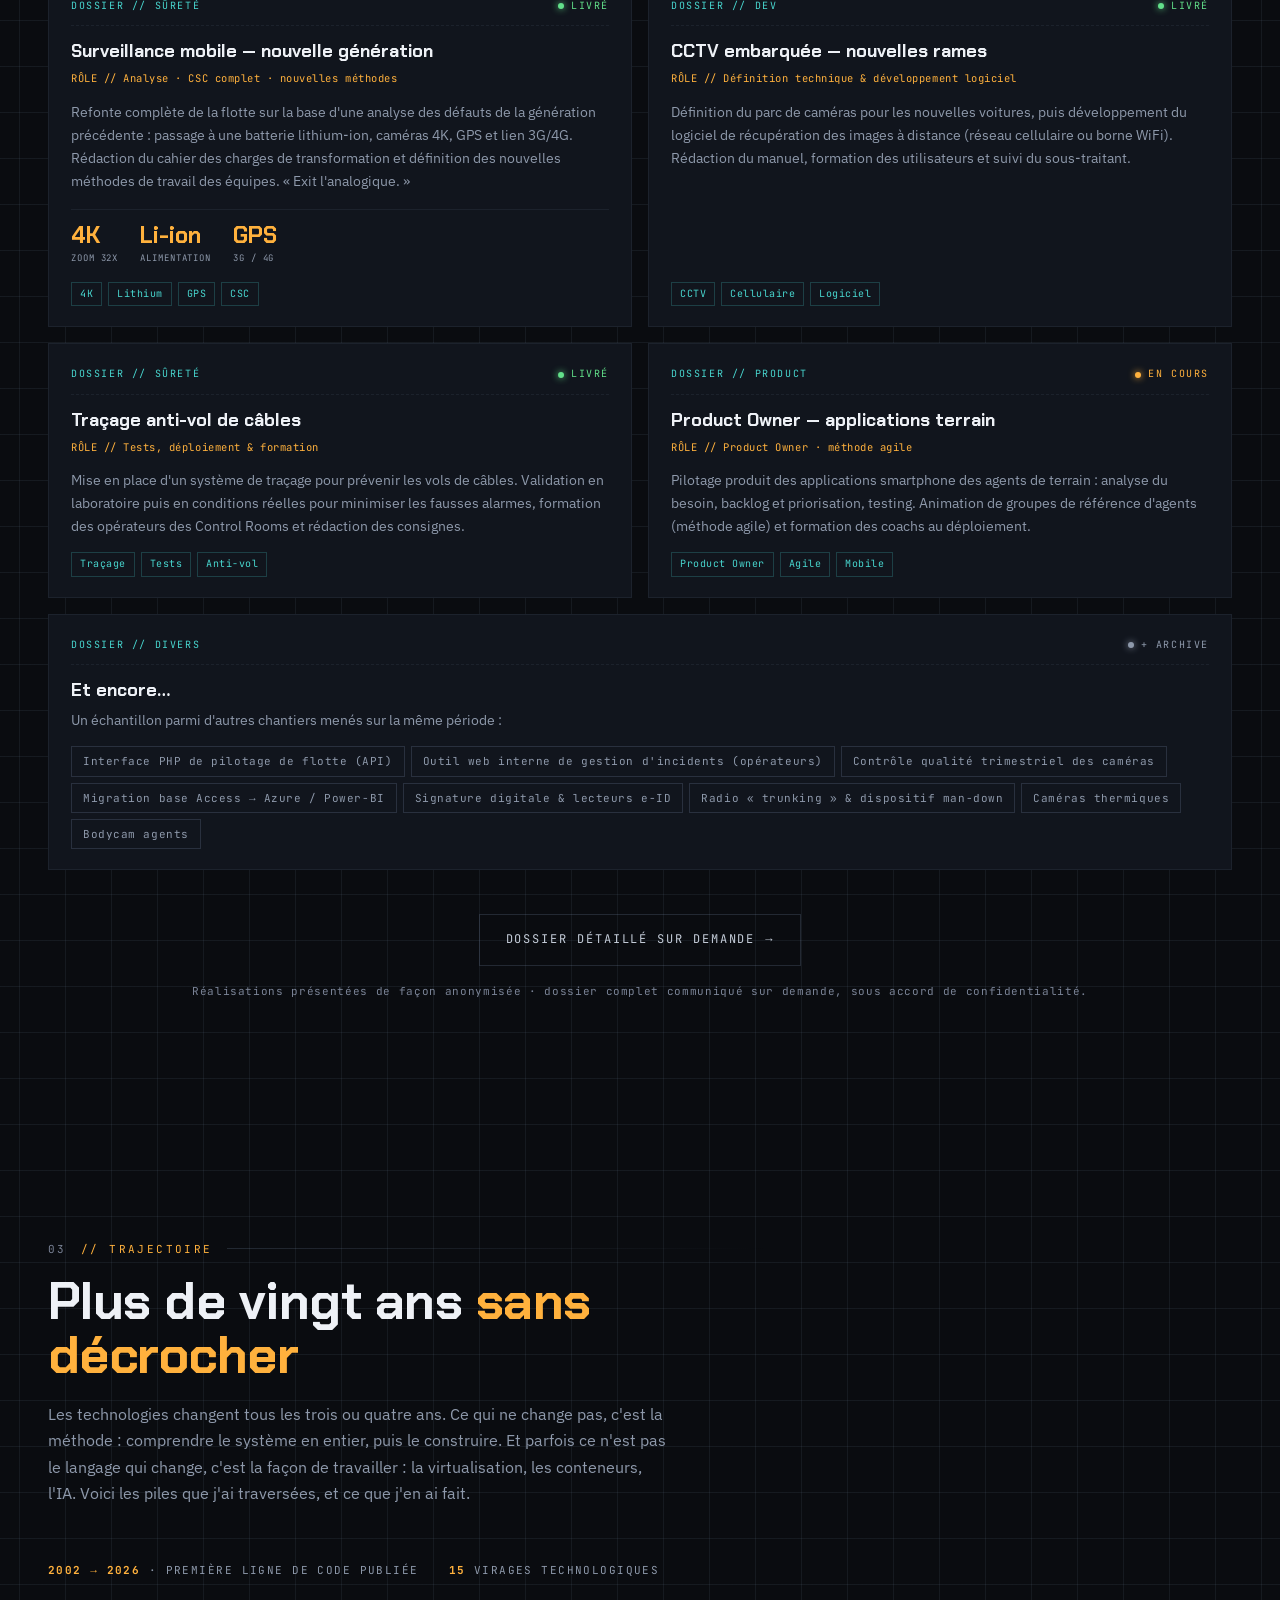
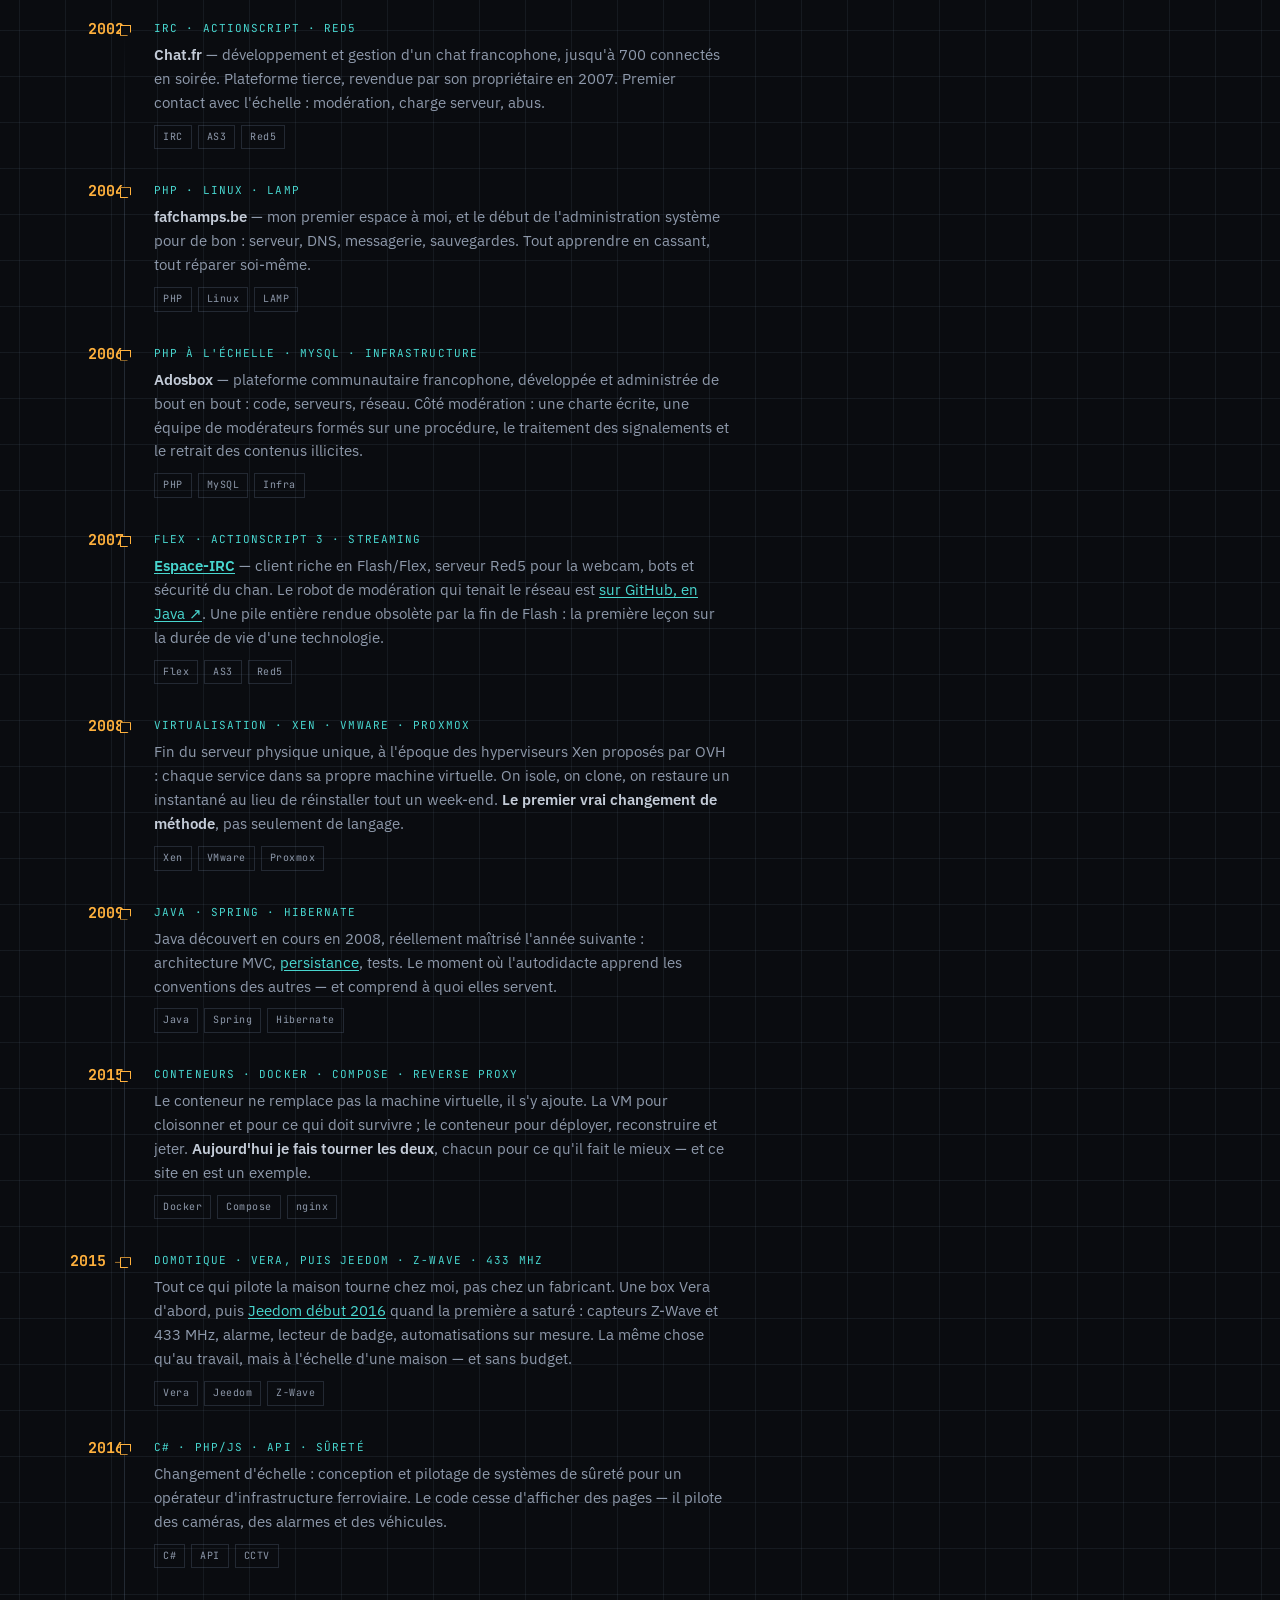
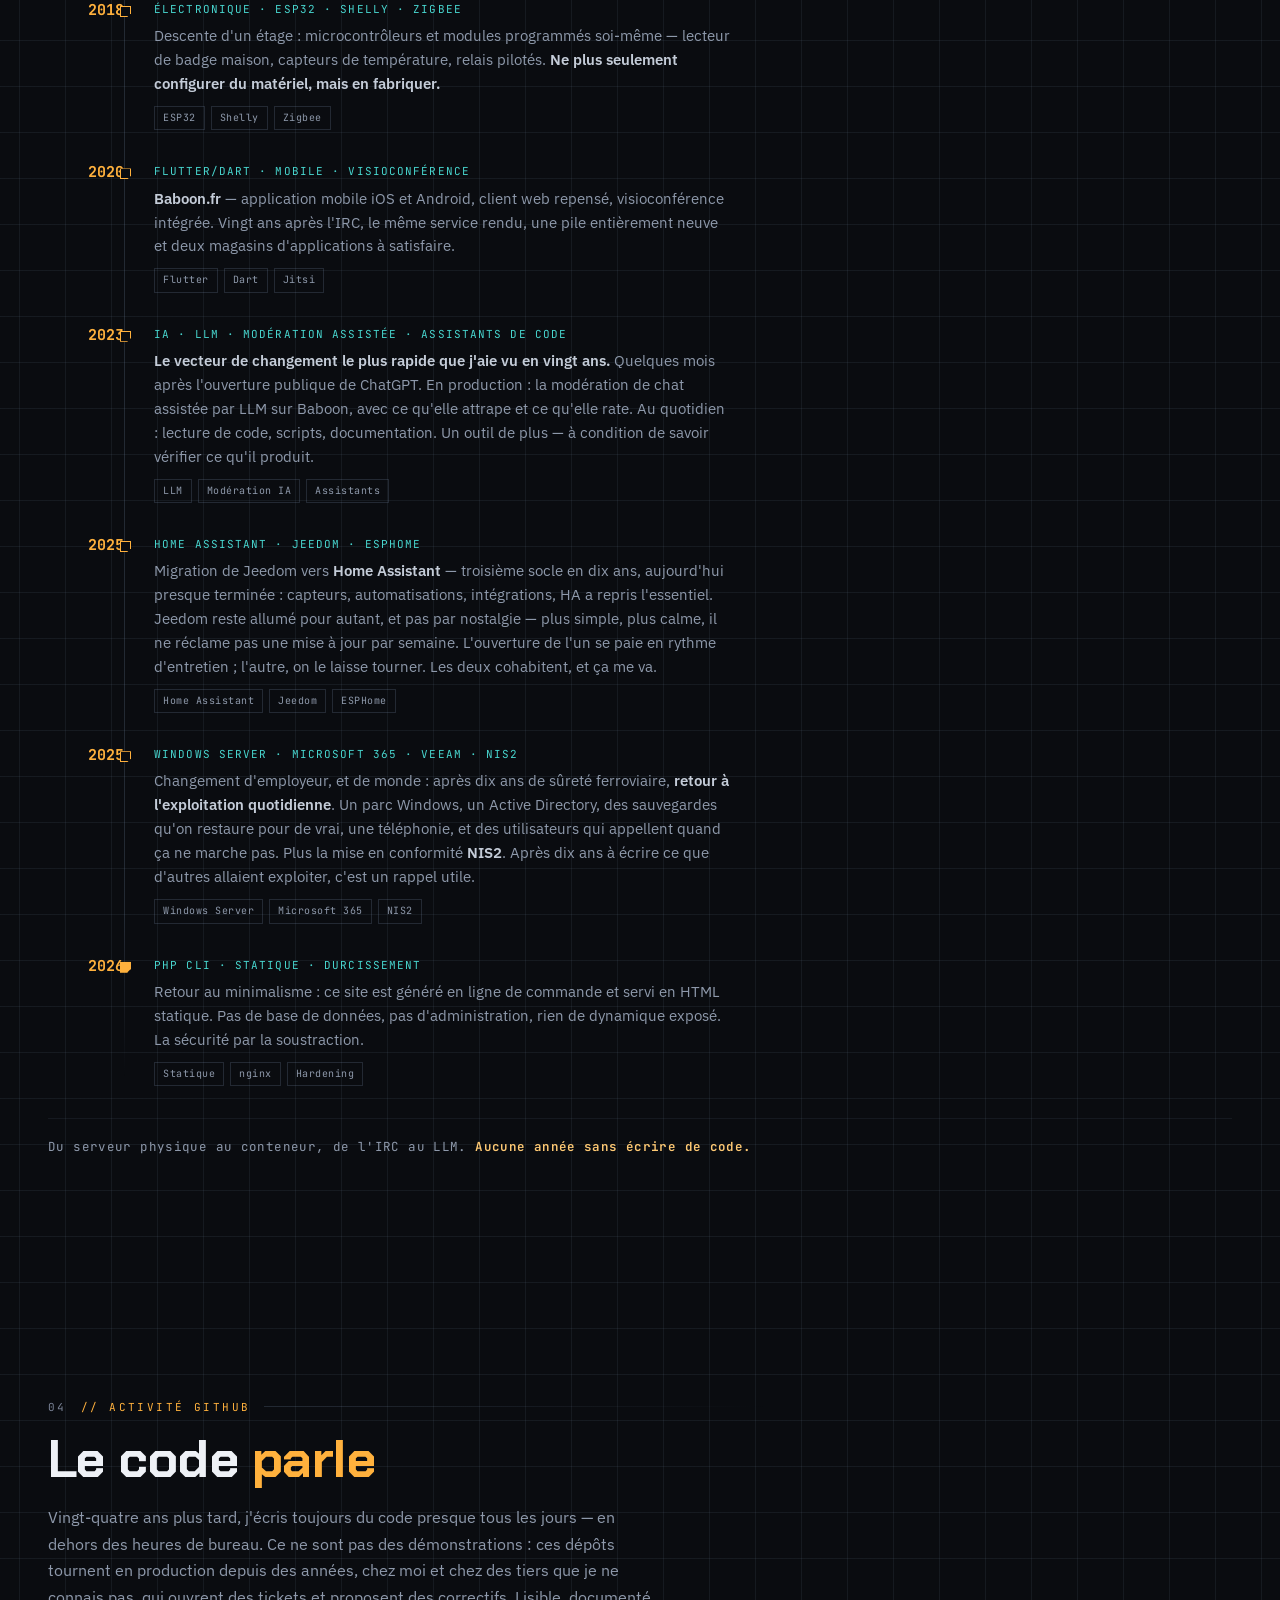
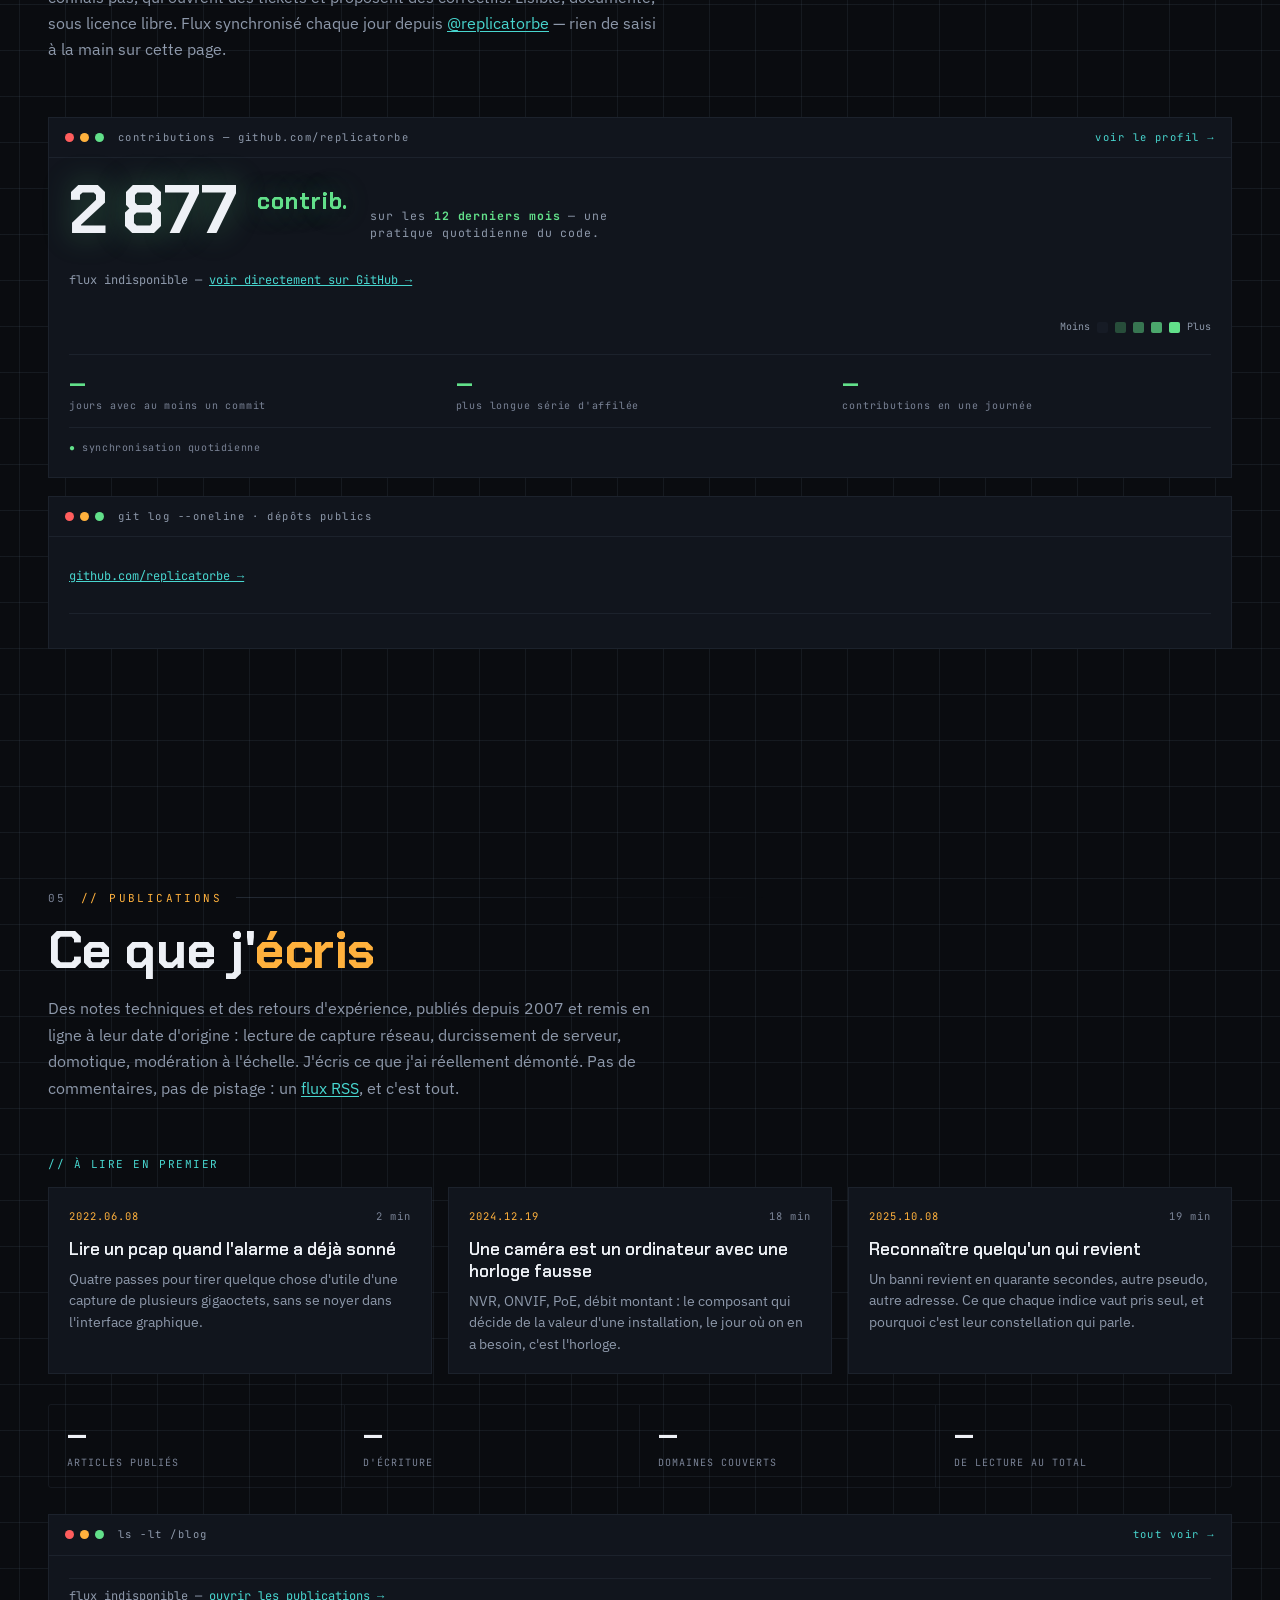
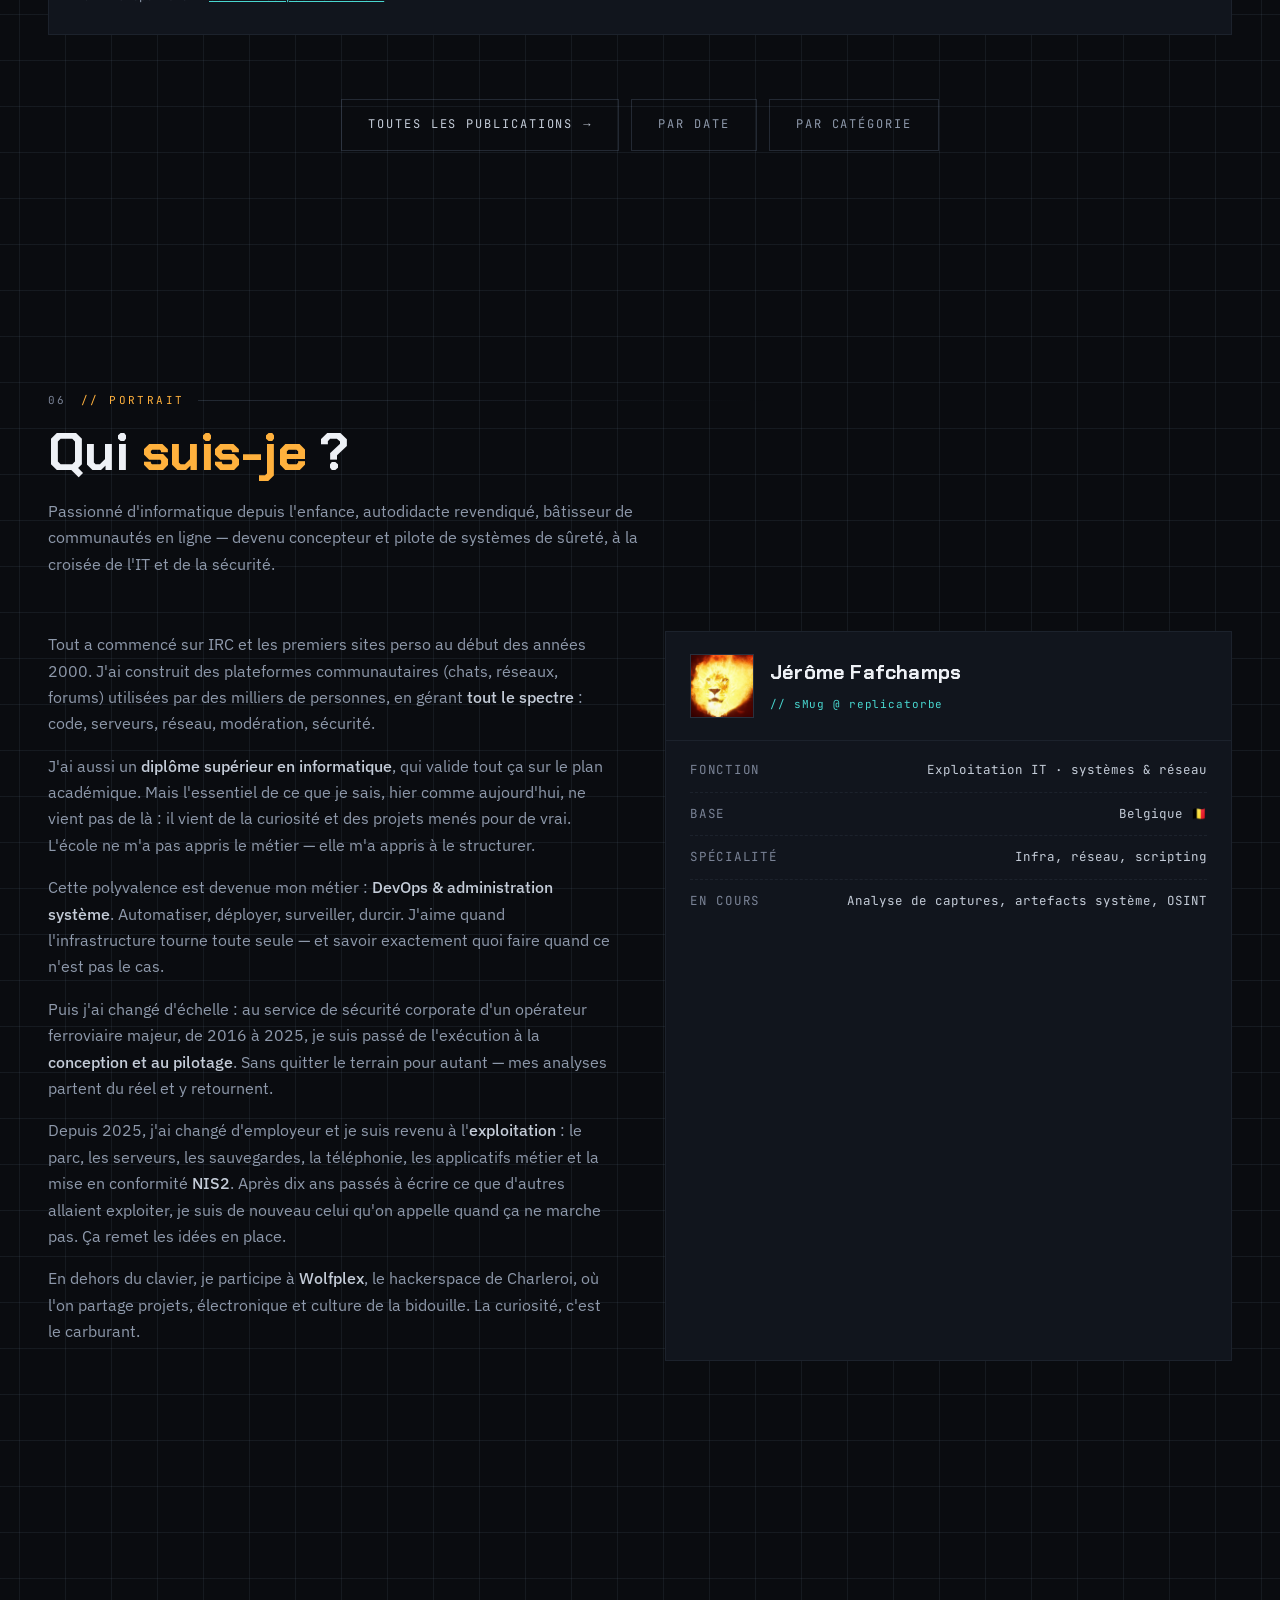
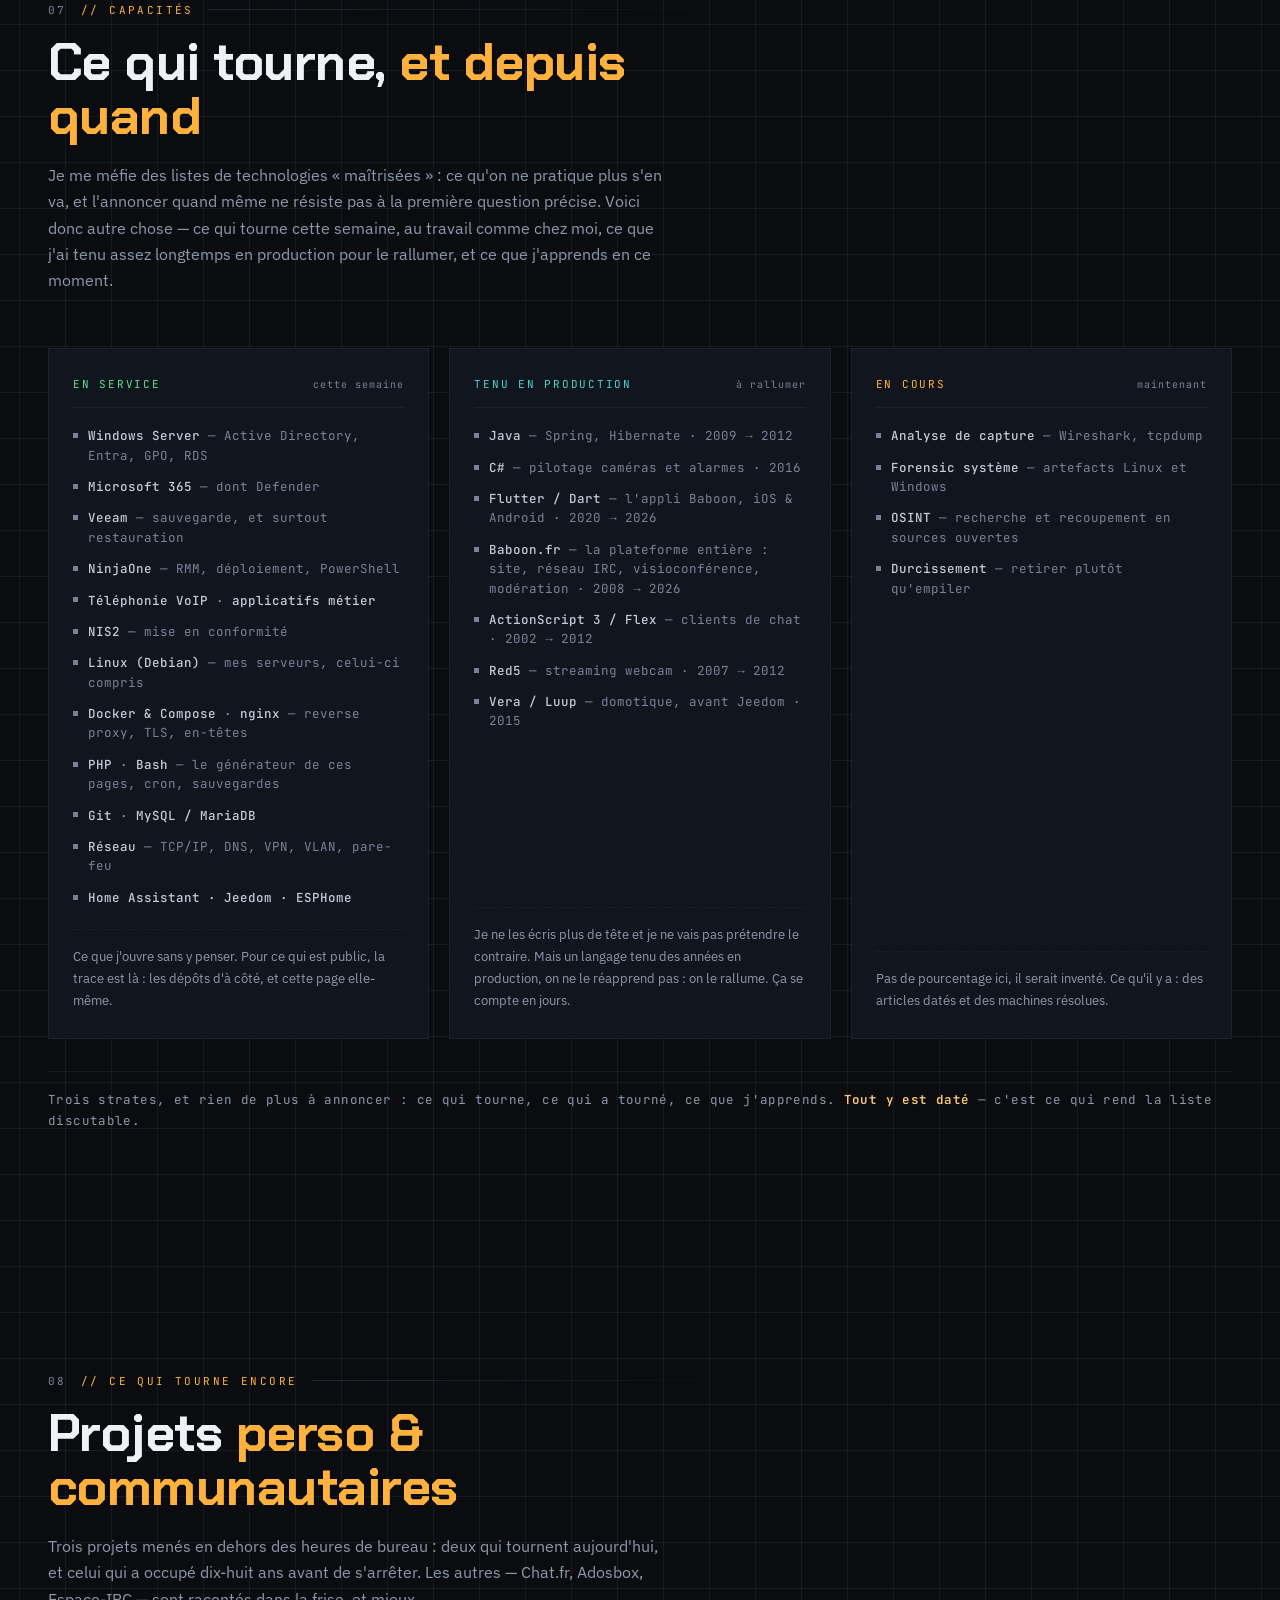
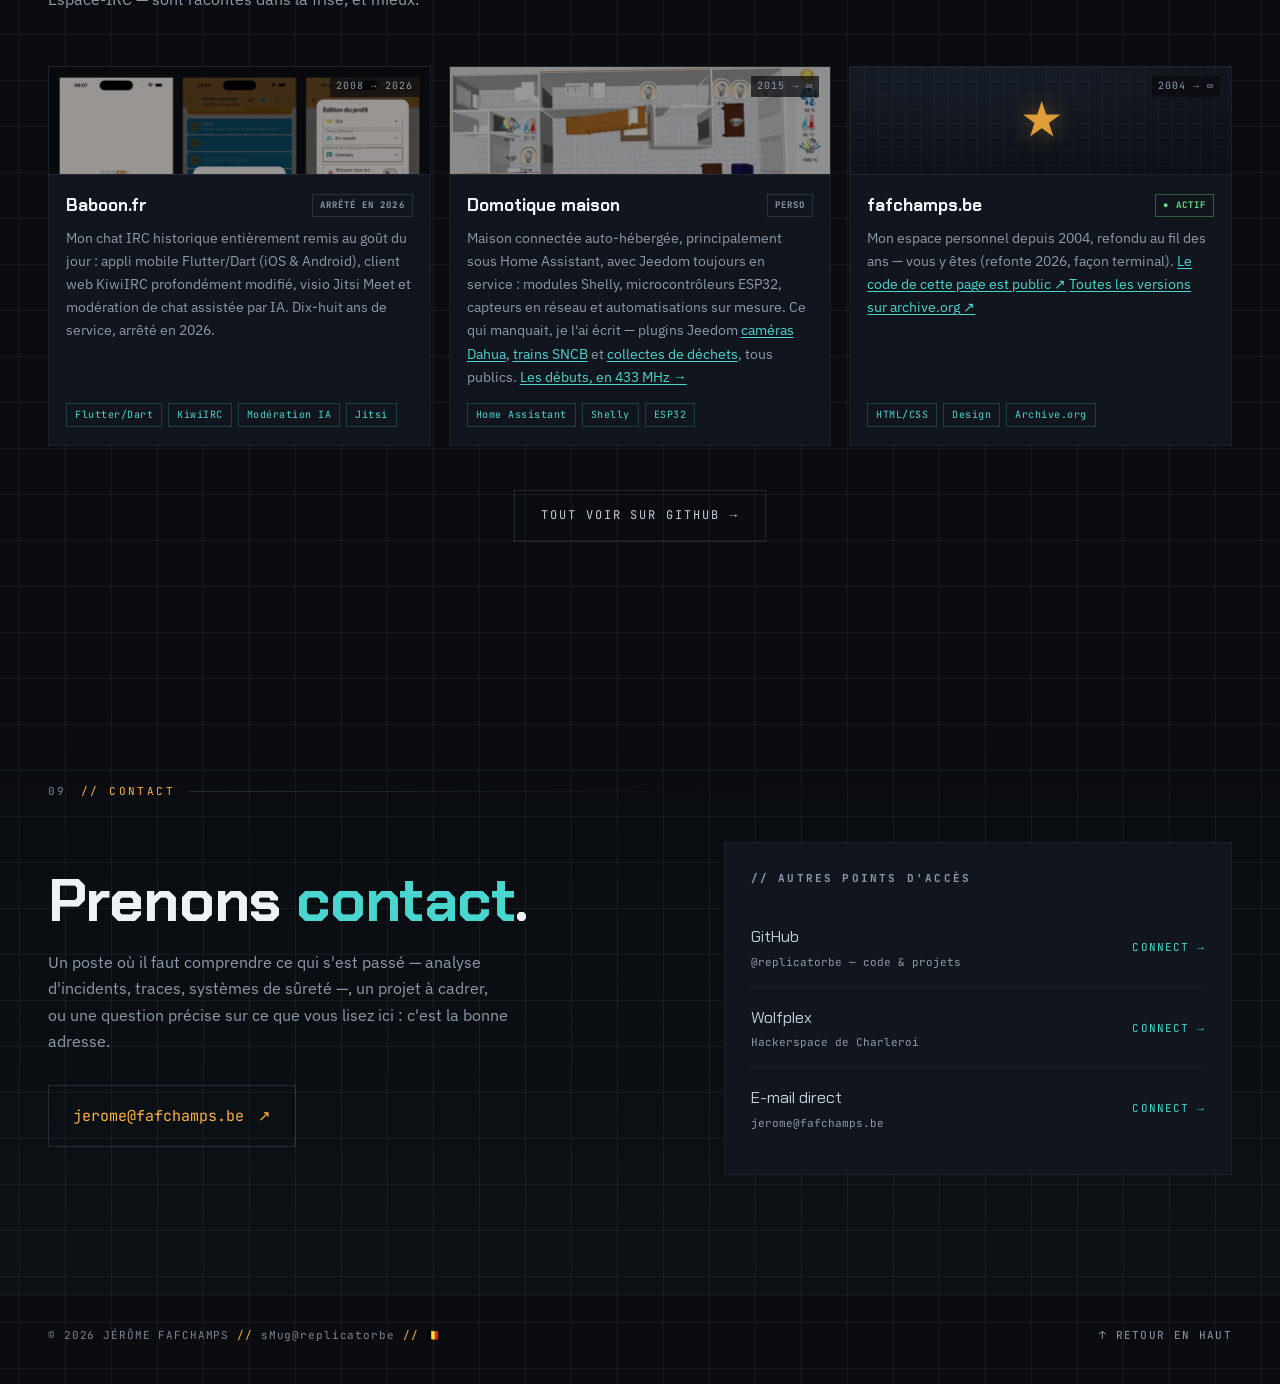
==== commit 833666a7: "Le ferroviaire est au passé, et la prod actuelle est à sa place Le site racontait encore un poste qu" ====
--- a/index.html
+++ b/index.html
@@ -526,9 +526,6 @@
 .strate li i{font-style:normal;color:var(--text-faint)}
 .strate__note{margin-top:auto;padding-top:16px;border-top:1px dashed var(--line);
   font-size:13px;line-height:1.7;color:var(--text-dim)}
-.strate__grp{font-family:var(--ff-mono);font-size:10.5px;letter-spacing:.12em;
-  text-transform:uppercase;color:var(--text-faint);margin-bottom:12px}
-.strate ul+.strate__grp{margin-top:4px;padding-top:16px;border-top:1px dashed var(--line)}
 
 /* ============================================================= *
  *  PARCOURS (frise chronologique)                                *
@@ -1120,15 +1117,15 @@
     <div class="sec-head reveal">
       <div class="sec-meta"><span class="idx">02</span><span>// DOSSIERS OPÉRATIONNELS</span><span class="ln"></span></div>
       <h2 class="sec-title">Réalisations <em>professionnelles</em></h2>
-      <p class="sec-sub">Plus de dix ans à concevoir, piloter et déployer des systèmes de sûreté et de supervision pour un opérateur d'infrastructure ferroviaire majeur en Belgique. De l'analyse du besoin à la réception : cahiers des charges, marchés publics, pilotage de sous-traitants et formation des équipes. <span class="faint">// détails anonymisés</span></p>
+      <p class="sec-sub">De 2016 à 2025, dix ans à concevoir, piloter et déployer des systèmes de sûreté et de supervision pour un opérateur d'infrastructure ferroviaire majeur en Belgique. De l'analyse du besoin à la réception : cahiers des charges, marchés publics, pilotage de sous-traitants et formation des équipes. <span class="faint">// détails anonymisés</span></p>
     </div>
 
     <div class="frame role-block reveal">
       <div class="role-block__hd">
         <span class="mono-tag">// FONCTION</span>
-        <span class="ttl">Le pont entre les opérations de sûreté et l'IT</span>
-      </div>
-      <p>Au sein du service de sécurité corporate d'un opérateur ferroviaire majeur, je conçois et je supporte les <strong>salles de contrôle</strong> (centre d'opérations de sûreté — un SOC physique, pas un centre de cyberdéfense —, salles régionales et leurs back-ups) ainsi que la <strong>gestion des accès & badges</strong> sur des dizaines de sites. Je traduis les besoins opérationnels en <strong>analyses fonctionnelles</strong> exploitables par l'IT, je définis l'existant et la cible, j'établis les <strong>roadmaps</strong> et j'accompagne les arbitrages budgétaires — en pilotant les contrats-cadres, les équipes IT et les sous-traitants.</p>
+        <span class="ttl">Le pont entre les opérations de sûreté et l'IT · 2016 → 2025</span>
+      </div>
+      <p>Au sein du service de sécurité corporate d'un opérateur ferroviaire majeur, j'ai conçu et supporté les <strong>salles de contrôle</strong> (centre d'opérations de sûreté — un SOC physique, pas un centre de cyberdéfense —, salles régionales et leurs back-ups) ainsi que la <strong>gestion des accès & badges</strong> sur des dizaines de sites. Je traduisais les besoins opérationnels en <strong>analyses fonctionnelles</strong> exploitables par l'IT, je définissais l'existant et la cible, j'établissais les <strong>roadmaps</strong> et j'accompagnais les arbitrages budgétaires — en pilotant les contrats-cadres, les équipes IT et les sous-traitants.</p>
       <div class="role-block__resp">
         <span>Analyses fonctionnelles</span>
         <span>Roadmap & budget</span>
@@ -1280,7 +1277,7 @@
 
     <div class="tl__meta reveal">
       <span><b>2002 → 2026</b> · première ligne de code publiée</span>
-      <span><b>14</b> virages technologiques</span>
+      <span><b>15</b> virages technologiques</span>
     </div>
 
     <ol class="tl">
@@ -1398,6 +1395,15 @@
           <div class="tl__stack">Home Assistant · Jeedom · ESPHome</div>
           <p class="tl__txt">Migration de Jeedom vers <b>Home Assistant</b> — troisième socle en dix ans, aujourd'hui presque terminée : capteurs, automatisations, intégrations, HA a repris l'essentiel. Jeedom reste allumé pour autant, et pas par nostalgie — plus simple, plus calme, il ne réclame pas une mise à jour par semaine. L'ouverture de l'un se paie en rythme d'entretien ; l'autre, on le laisse tourner. Les deux cohabitent, et ça me va.</p>
           <div class="tl__tags"><span>Home Assistant</span><span>Jeedom</span><span>ESPHome</span></div>
+        </div>
+      </li>
+
+      <li class="tl__item reveal">
+        <div class="tl__year">2025</div>
+        <div class="tl__body">
+          <div class="tl__stack">Windows Server · Microsoft 365 · Veeam · NIS2</div>
+          <p class="tl__txt">Changement d'employeur, et de monde : après dix ans de sûreté ferroviaire, <b>retour à l'exploitation quotidienne</b>. Un parc Windows, un Active Directory, des sauvegardes qu'on restaure pour de vrai, une téléphonie, et des utilisateurs qui appellent quand ça ne marche pas. Plus la mise en conformité <b>NIS2</b>. Après dix ans à écrire ce que d'autres allaient exploiter, c'est un rappel utile.</p>
+          <div class="tl__tags"><span>Windows Server</span><span>Microsoft 365</span><span>NIS2</span></div>
         </div>
       </li>
 
@@ -1549,8 +1555,15 @@
              deux phrases suffisent ici. -->
         <p>
           Puis j'ai changé d'échelle : au service de sécurité corporate d'un opérateur ferroviaire
-          majeur, je suis passé de l'exécution à la <strong>conception et au pilotage</strong>.
+          majeur, de 2016 à 2025, je suis passé de l'exécution à la <strong>conception et au pilotage</strong>.
           Sans quitter le terrain pour autant — mes analyses partent du réel et y retournent.
+        </p>
+        <p>
+          Depuis 2025, j'ai changé d'employeur et je suis revenu à l'<strong>exploitation</strong> : le
+          parc, les serveurs, les sauvegardes, la téléphonie, les applicatifs métier et la mise en
+          conformité <strong>NIS2</strong>. Après dix ans passés à écrire ce que d'autres allaient
+          exploiter, je suis de nouveau celui qu'on appelle quand ça ne marche pas. Ça remet les idées
+          en place.
         </p>
         <p>
           En dehors du clavier, je participe à <strong>Wolfplex</strong>, le hackerspace de Charleroi, où l'on
@@ -1566,7 +1579,7 @@
           </div>
         </div>
         <div class="idcard__body">
-          <div class="idrow"><span class="k">FONCTION</span><span class="v">Sûreté ↔ IT · DevOps</span></div>
+          <div class="idrow"><span class="k">FONCTION</span><span class="v">Exploitation IT · systèmes &amp; réseau</span></div>
           <div class="idrow"><span class="k">BASE</span><span class="v">Belgique 🇧🇪</span></div>
           <div class="idrow"><span class="k">SPÉCIALITÉ</span><span class="v">Infra, réseau, scripting</span></div>
           <div class="idrow"><span class="k">EN COURS</span><span class="v">Analyse de captures, artefacts système, OSINT</span></div>
@@ -1588,27 +1601,21 @@
     <div class="strates">
       <div class="frame strate strate--now reveal">
         <div class="strate__hd"><span class="lab">En service</span><span class="when">cette semaine</span></div>
-        <p class="strate__grp">La prod, en administration communale</p>
         <ul>
-          <li><b>Windows Server</b> <i>— Active Directory, GPO, RDS</i></li>
+          <li><b>Windows Server</b> <i>— Active Directory, Entra, GPO, RDS</i></li>
           <li><b>Microsoft 365</b> <i>— dont Defender</i></li>
           <li><b>Veeam</b> <i>— sauvegarde, et surtout restauration</i></li>
           <li><b>NinjaOne</b> <i>— RMM, déploiement, PowerShell</i></li>
-          <li><b>Téléphonie VoIP</b></li>
-          <li><b>Applicatifs métier</b> <i>— exploitation et support</i></li>
+          <li><b>Téléphonie VoIP</b> · <b>applicatifs métier</b></li>
           <li><b>NIS2</b> <i>— mise en conformité</i></li>
-        </ul>
-        <p class="strate__grp">Chez moi, et sur ce serveur</p>
-        <ul>
           <li><b>Linux (Debian)</b> <i>— mes serveurs, celui-ci compris</i></li>
-          <li><b>Docker &amp; Compose</b> <i>— tout y tourne</i></li>
-          <li><b>nginx</b> <i>— reverse proxy, TLS, en-têtes</i></li>
+          <li><b>Docker &amp; Compose</b> · <b>nginx</b> <i>— reverse proxy, TLS, en-têtes</i></li>
           <li><b>PHP</b> · <b>Bash</b> <i>— le générateur de ces pages, cron, sauvegardes</i></li>
           <li><b>Git</b> · <b>MySQL / MariaDB</b></li>
           <li><b>Réseau</b> <i>— TCP/IP, DNS, VPN, VLAN, pare-feu</i></li>
           <li><b>Home Assistant · Jeedom · ESPHome</b></li>
         </ul>
-        <p class="strate__note">Les deux moitiés du métier : un parc à tenir pour des utilisateurs qui comptent dessus, et un laboratoire où je casse ce que je veux. La seconde a une trace publique — les dépôts d'à côté, et cette page.</p>
+        <p class="strate__note">Ce que j'ouvre sans y penser. Pour ce qui est public, la trace est là : les dépôts d'à côté, et cette page elle-même.</p>
       </div>
 
       <div class="frame strate strate--past reveal d1">
@@ -1616,7 +1623,8 @@
         <ul>
           <li><b>Java</b> <i>— Spring, Hibernate · 2009 → 2012</i></li>
           <li><b>C#</b> <i>— pilotage caméras et alarmes · 2016</i></li>
-          <li><b>Flutter / Dart</b> <i>— appli iOS &amp; Android · 2020</i></li>
+          <li><b>Flutter / Dart</b> <i>— l'appli Baboon, iOS &amp; Android · 2020 → 2026</i></li>
+          <li><b>Baboon.fr</b> <i>— la plateforme entière : site, réseau IRC, visioconférence, modération · 2008 → 2026</i></li>
           <li><b>ActionScript 3 / Flex</b> <i>— clients de chat · 2002 → 2012</i></li>
           <li><b>Red5</b> <i>— streaming webcam · 2007 → 2012</i></li>
           <li><b>Vera / Luup</b> <i>— domotique, avant Jeedom · 2015</i></li>
@@ -1711,7 +1719,7 @@
   </div>
 </footer>
 
-<script src="assets/site.js?v=15"></script>
+<script src="assets/site.js?v=16"></script>
 
 </body>
 </html>
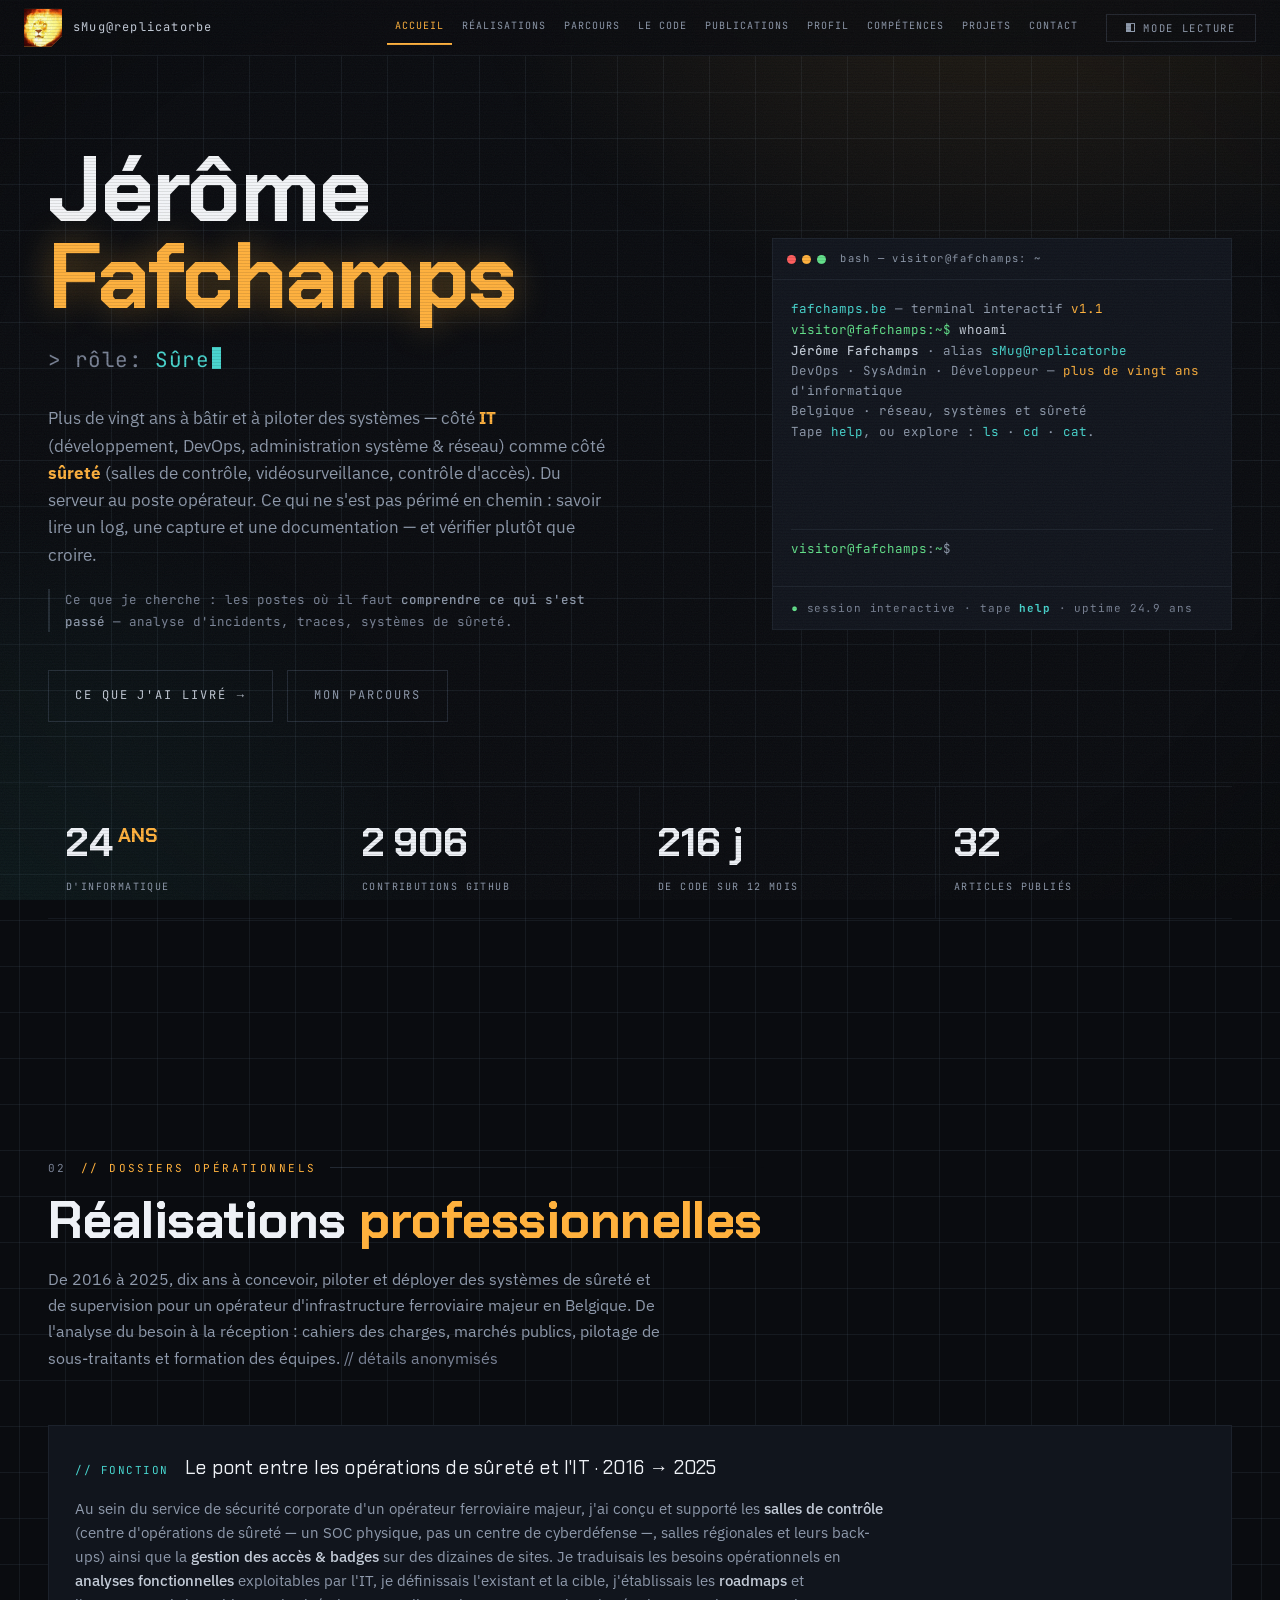
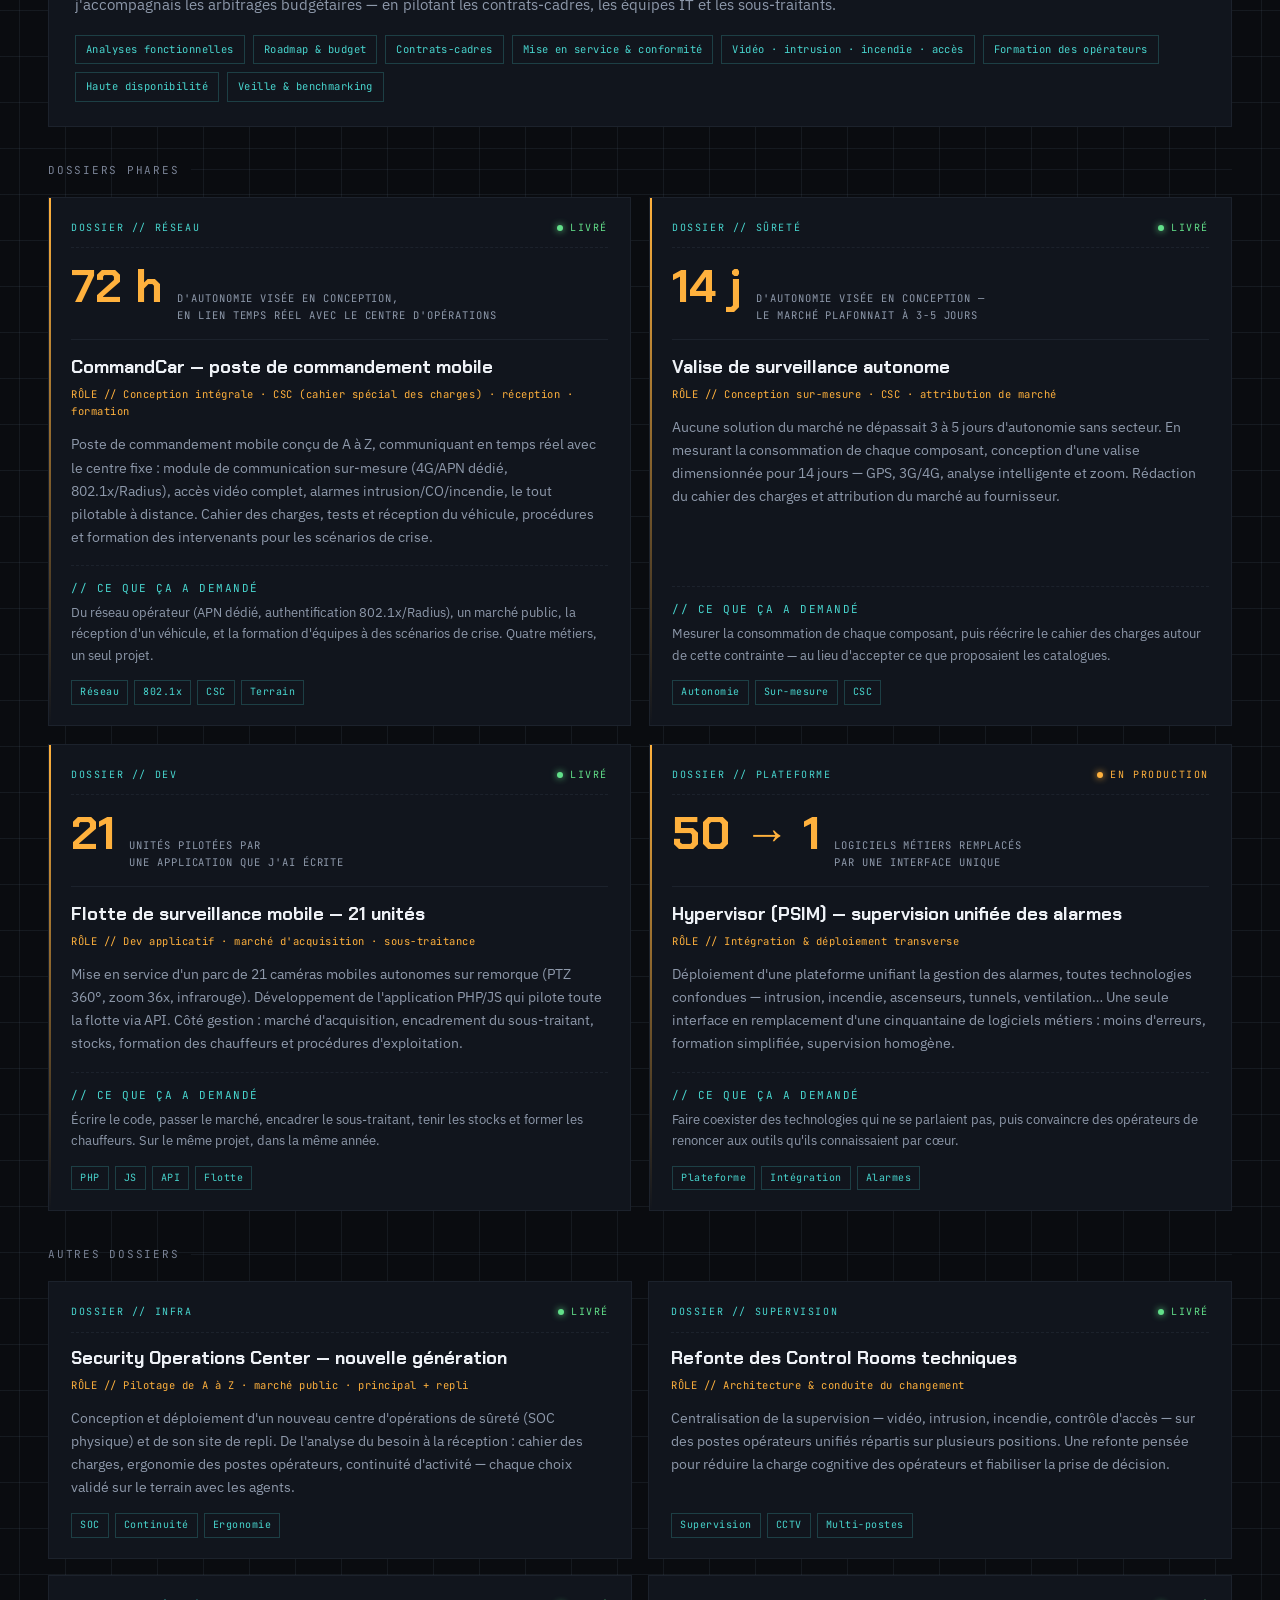
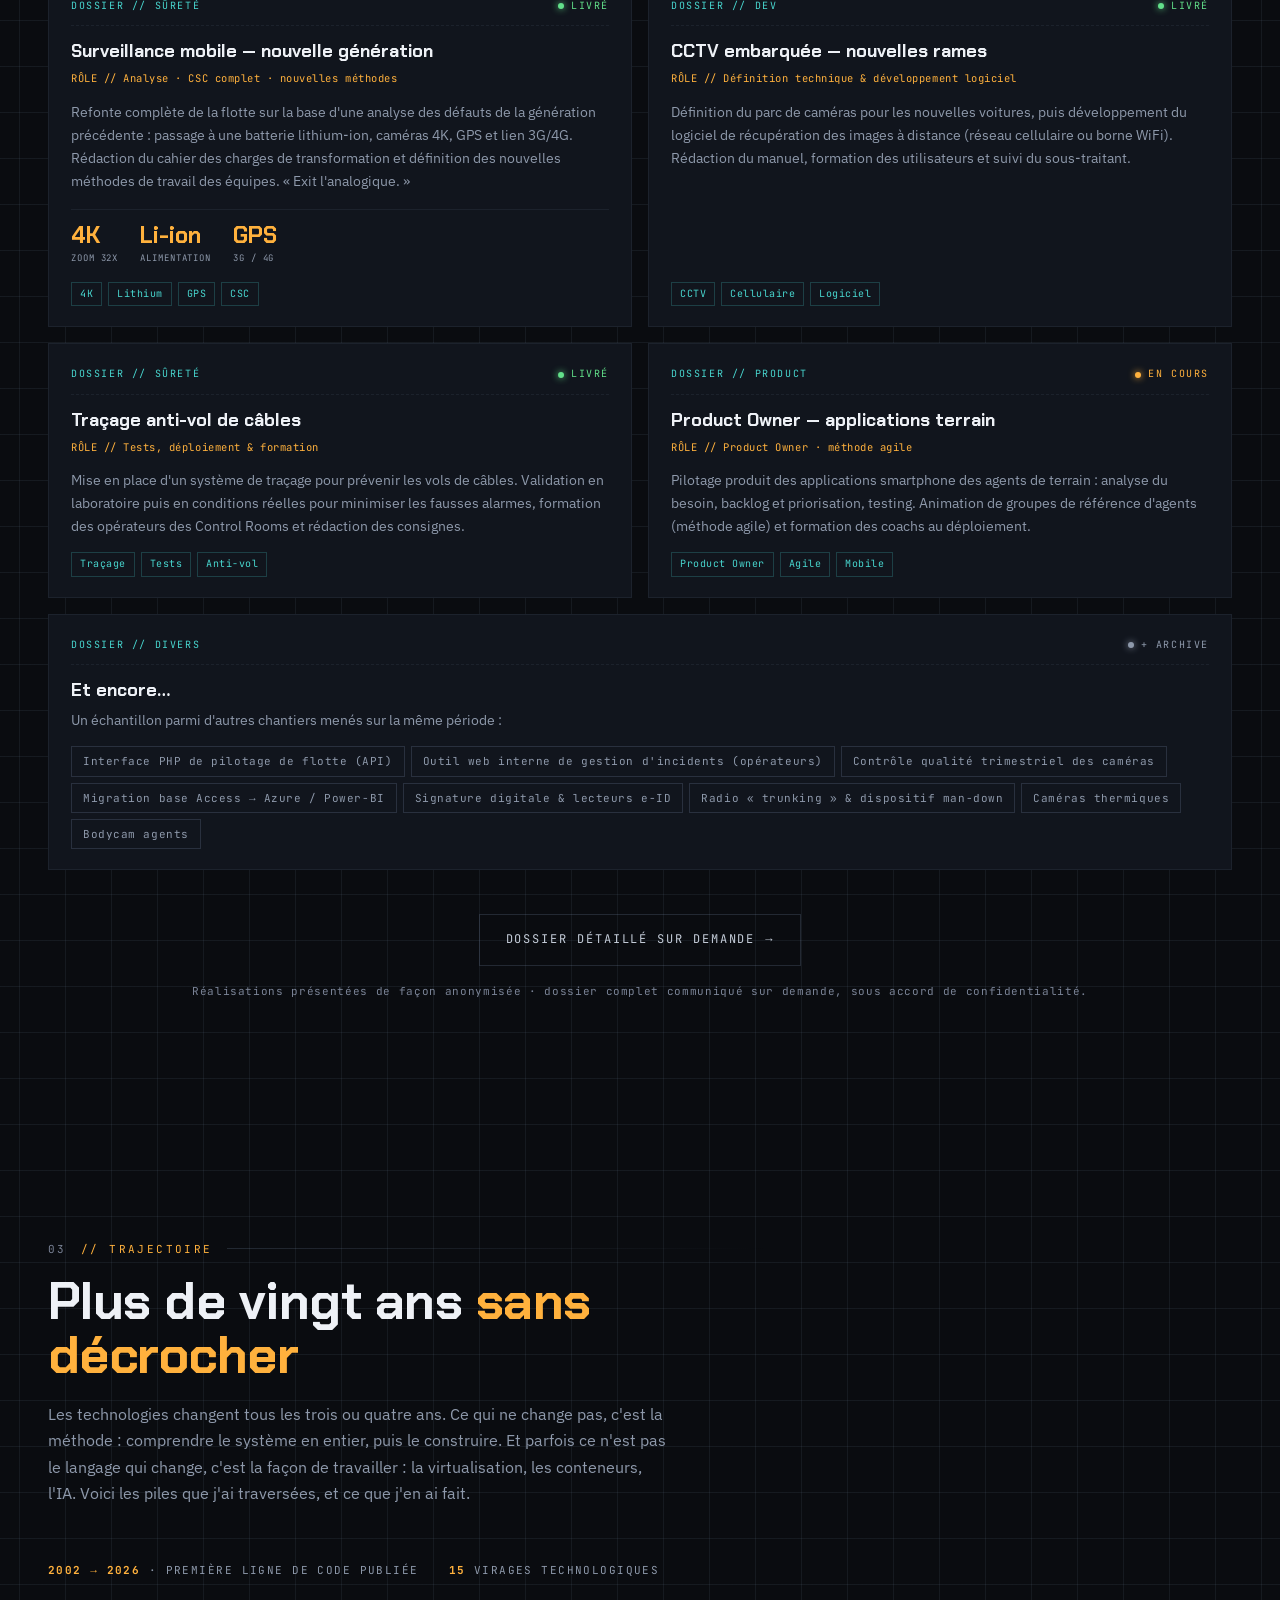
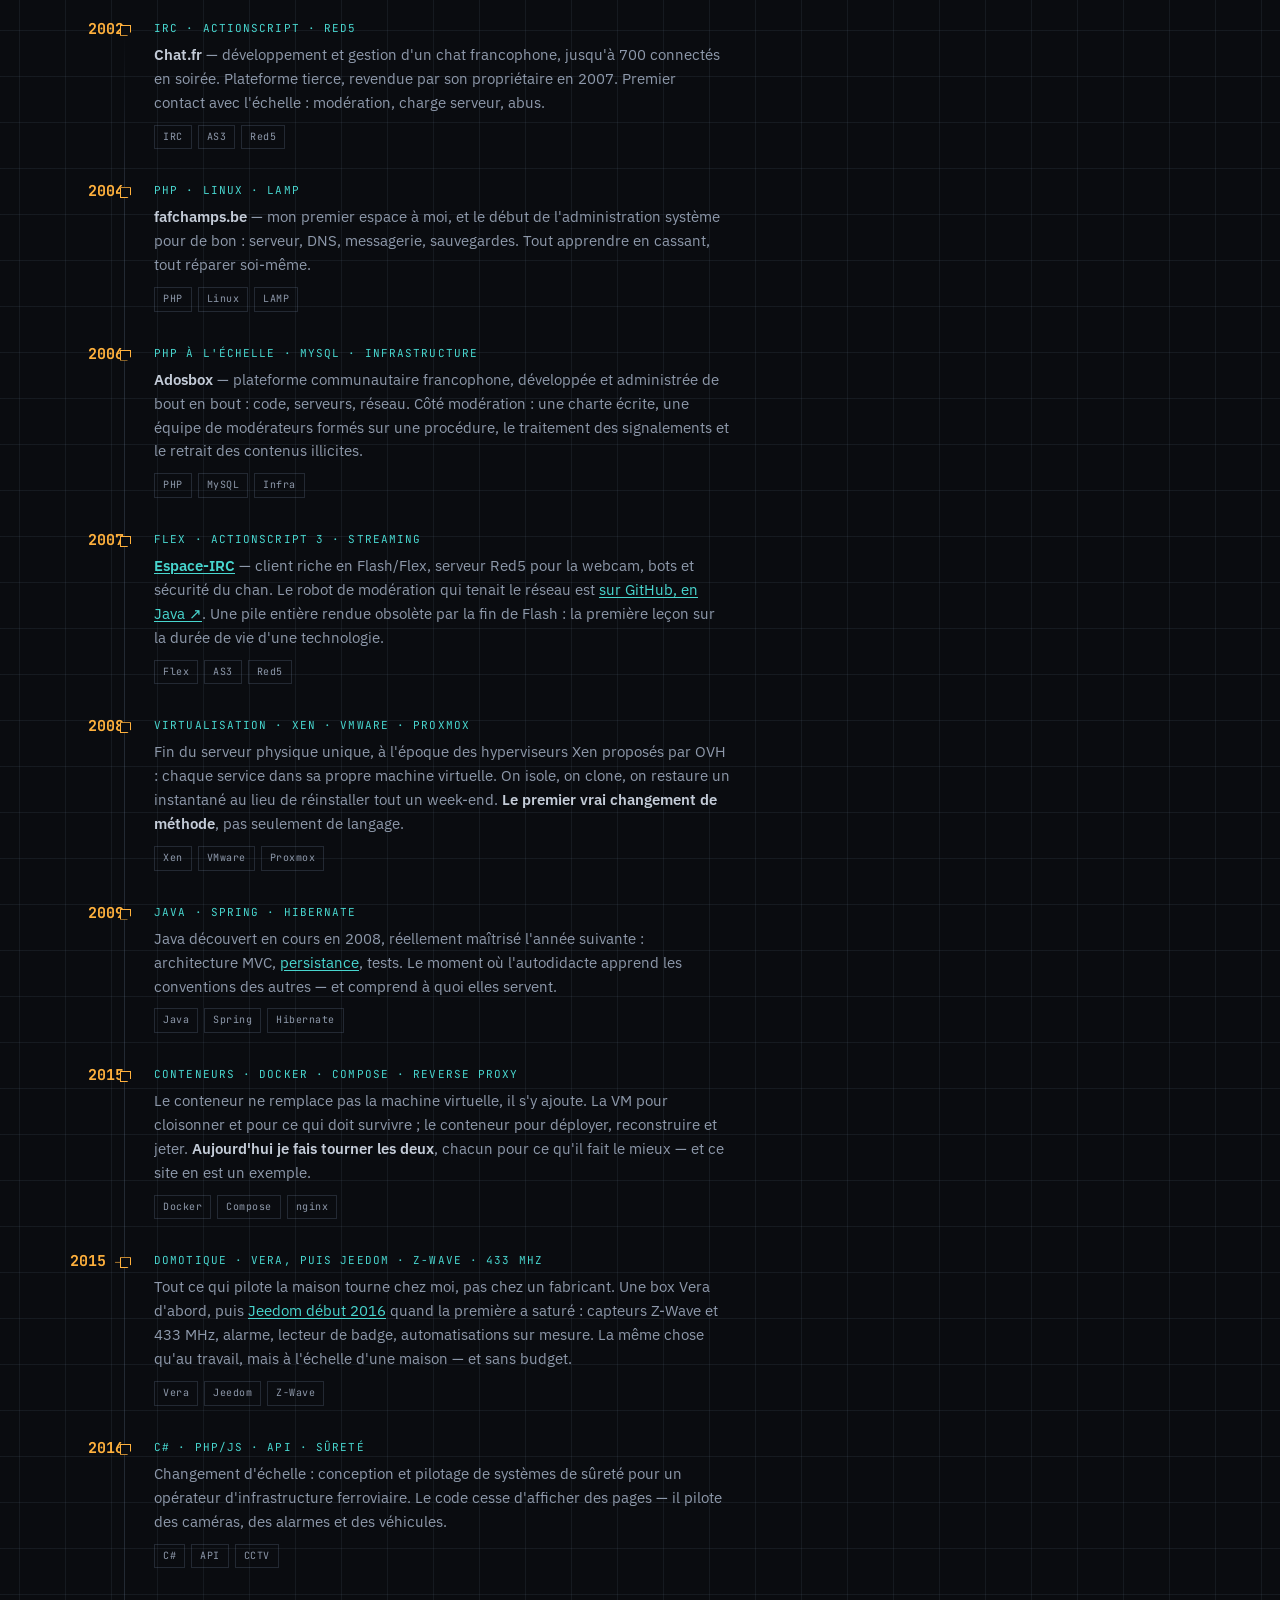
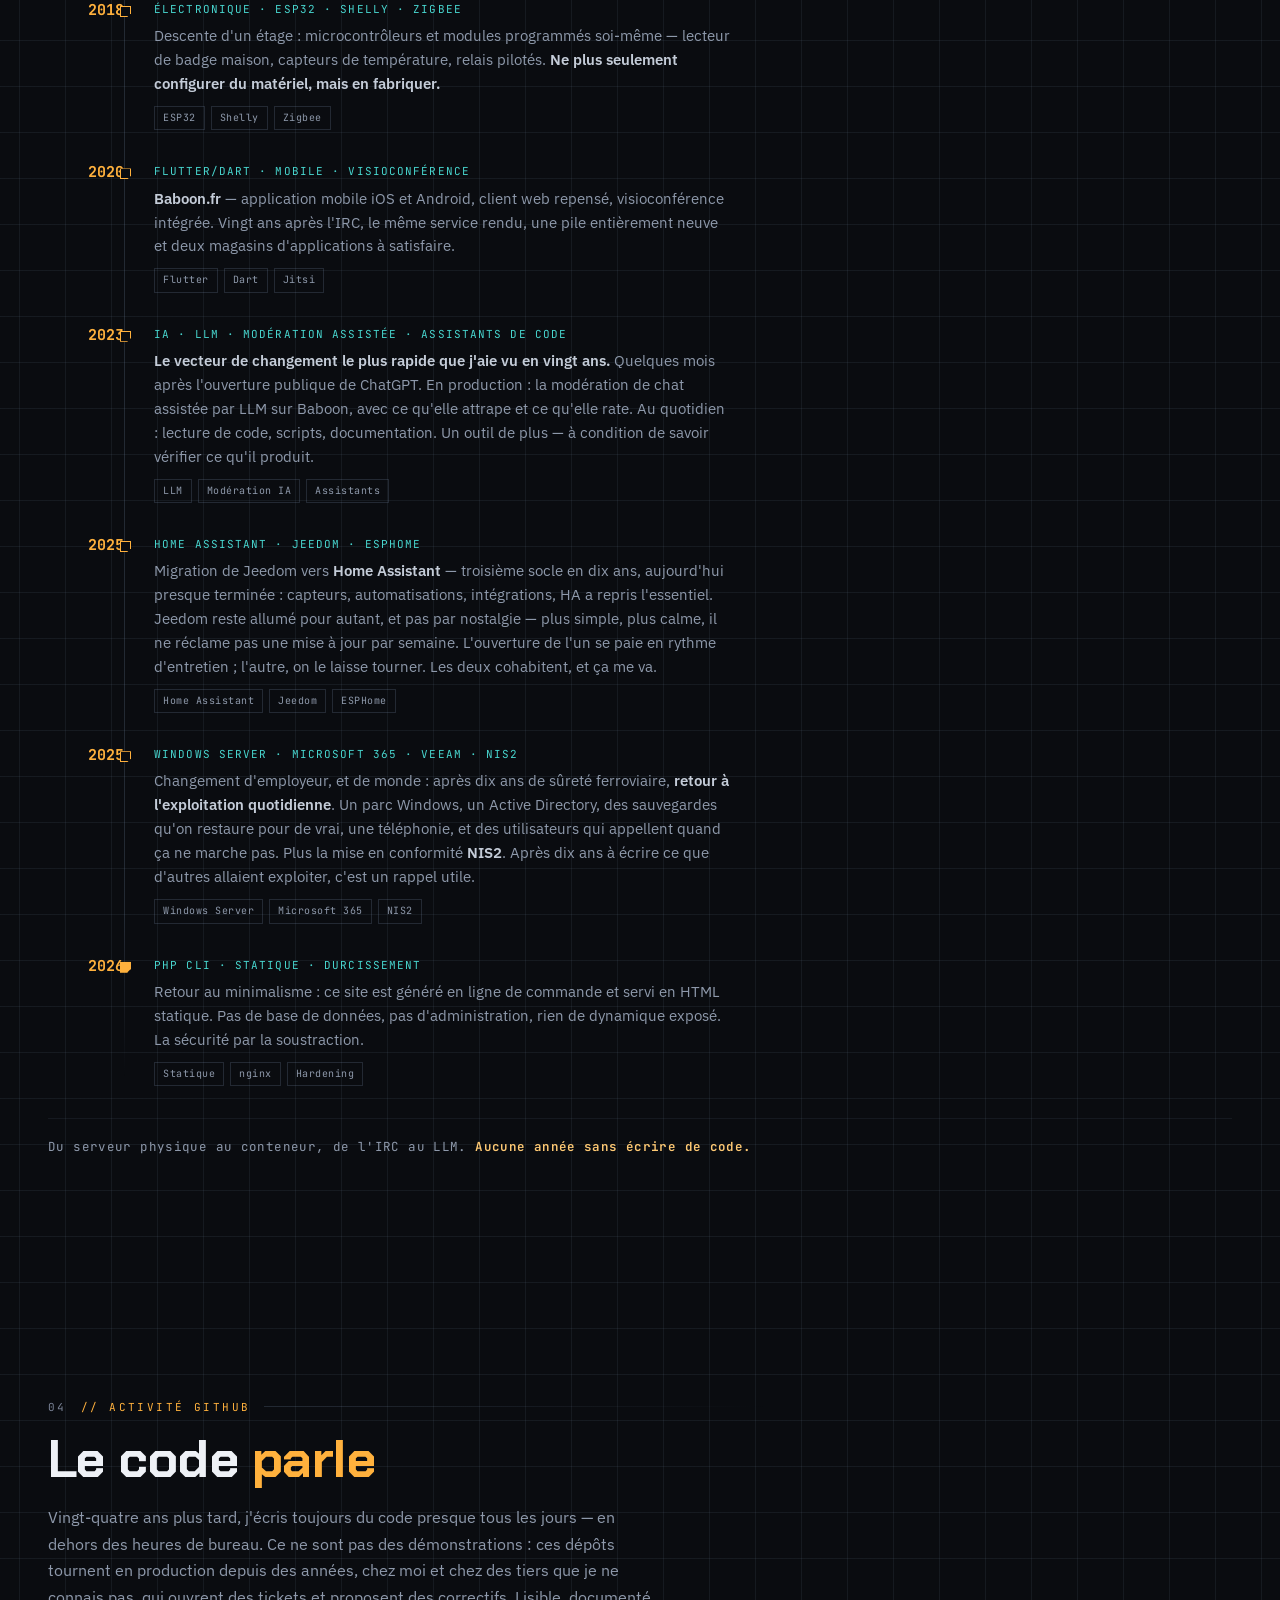
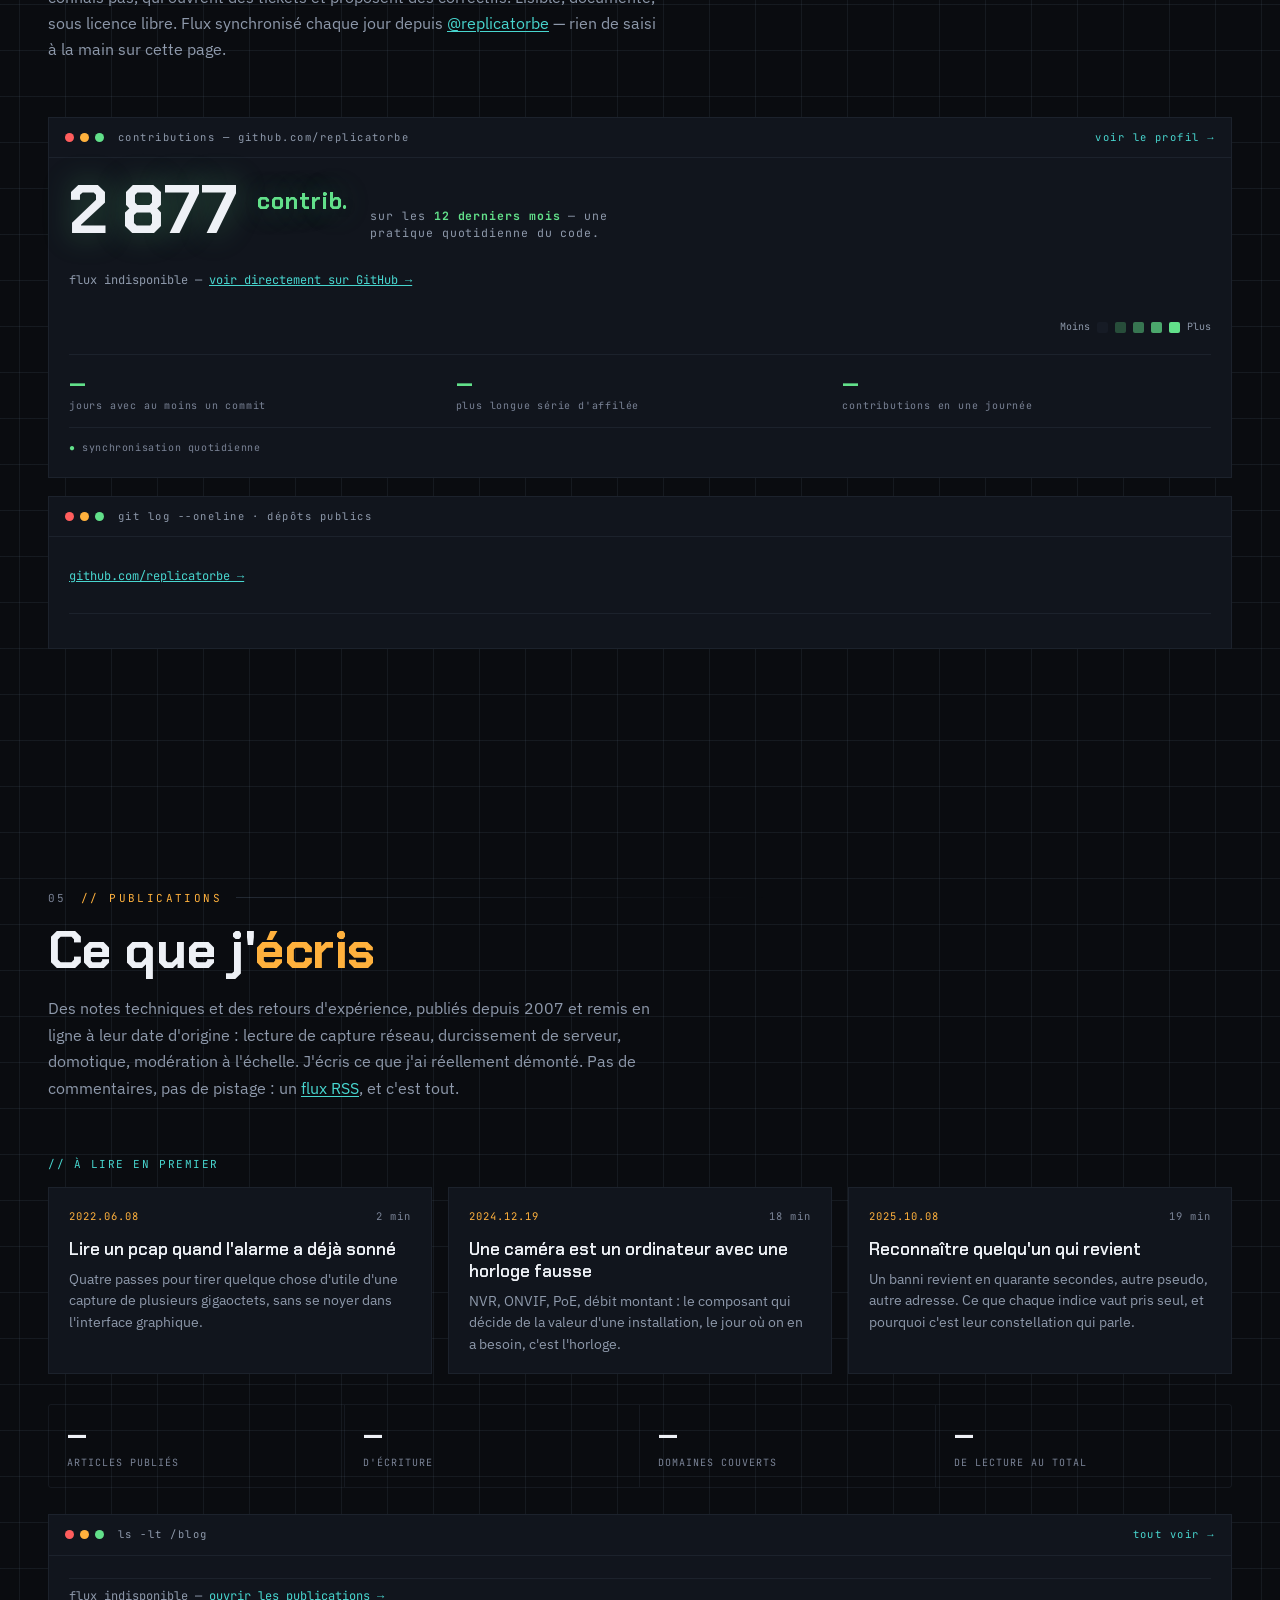
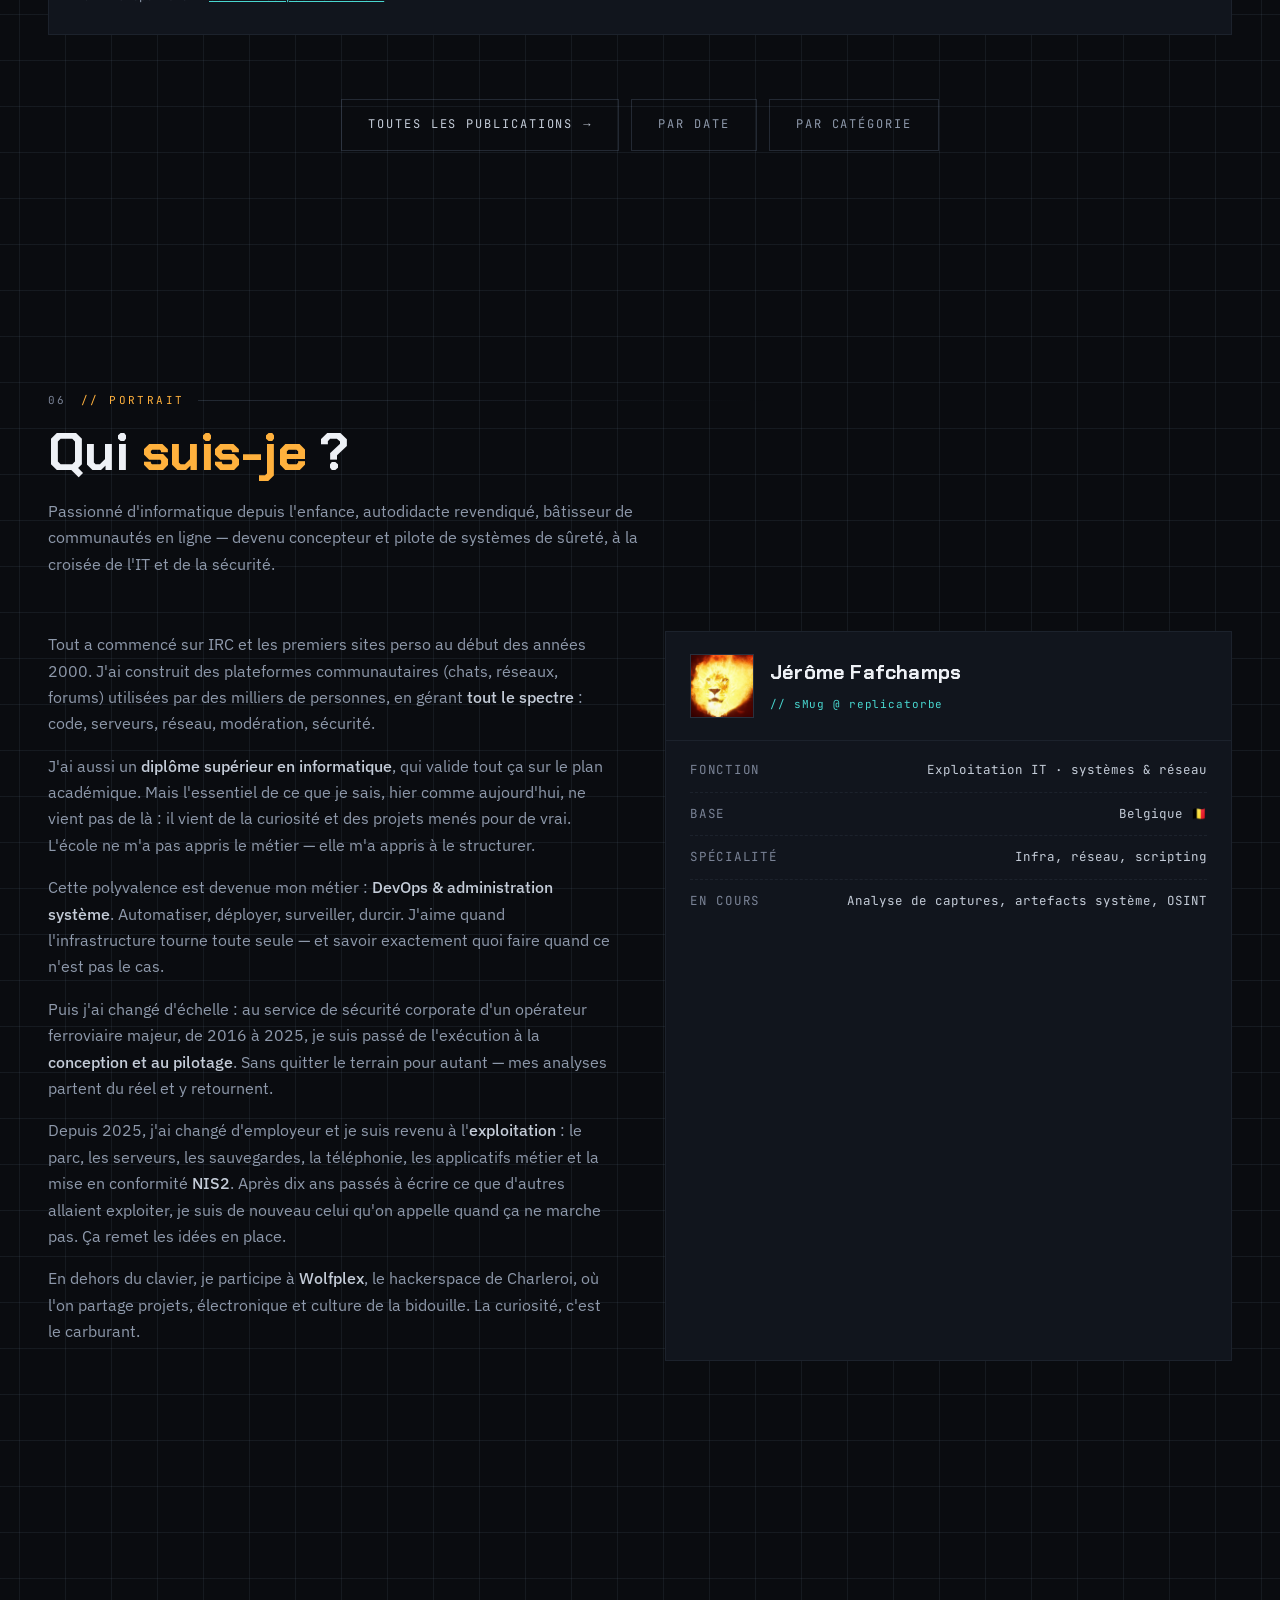
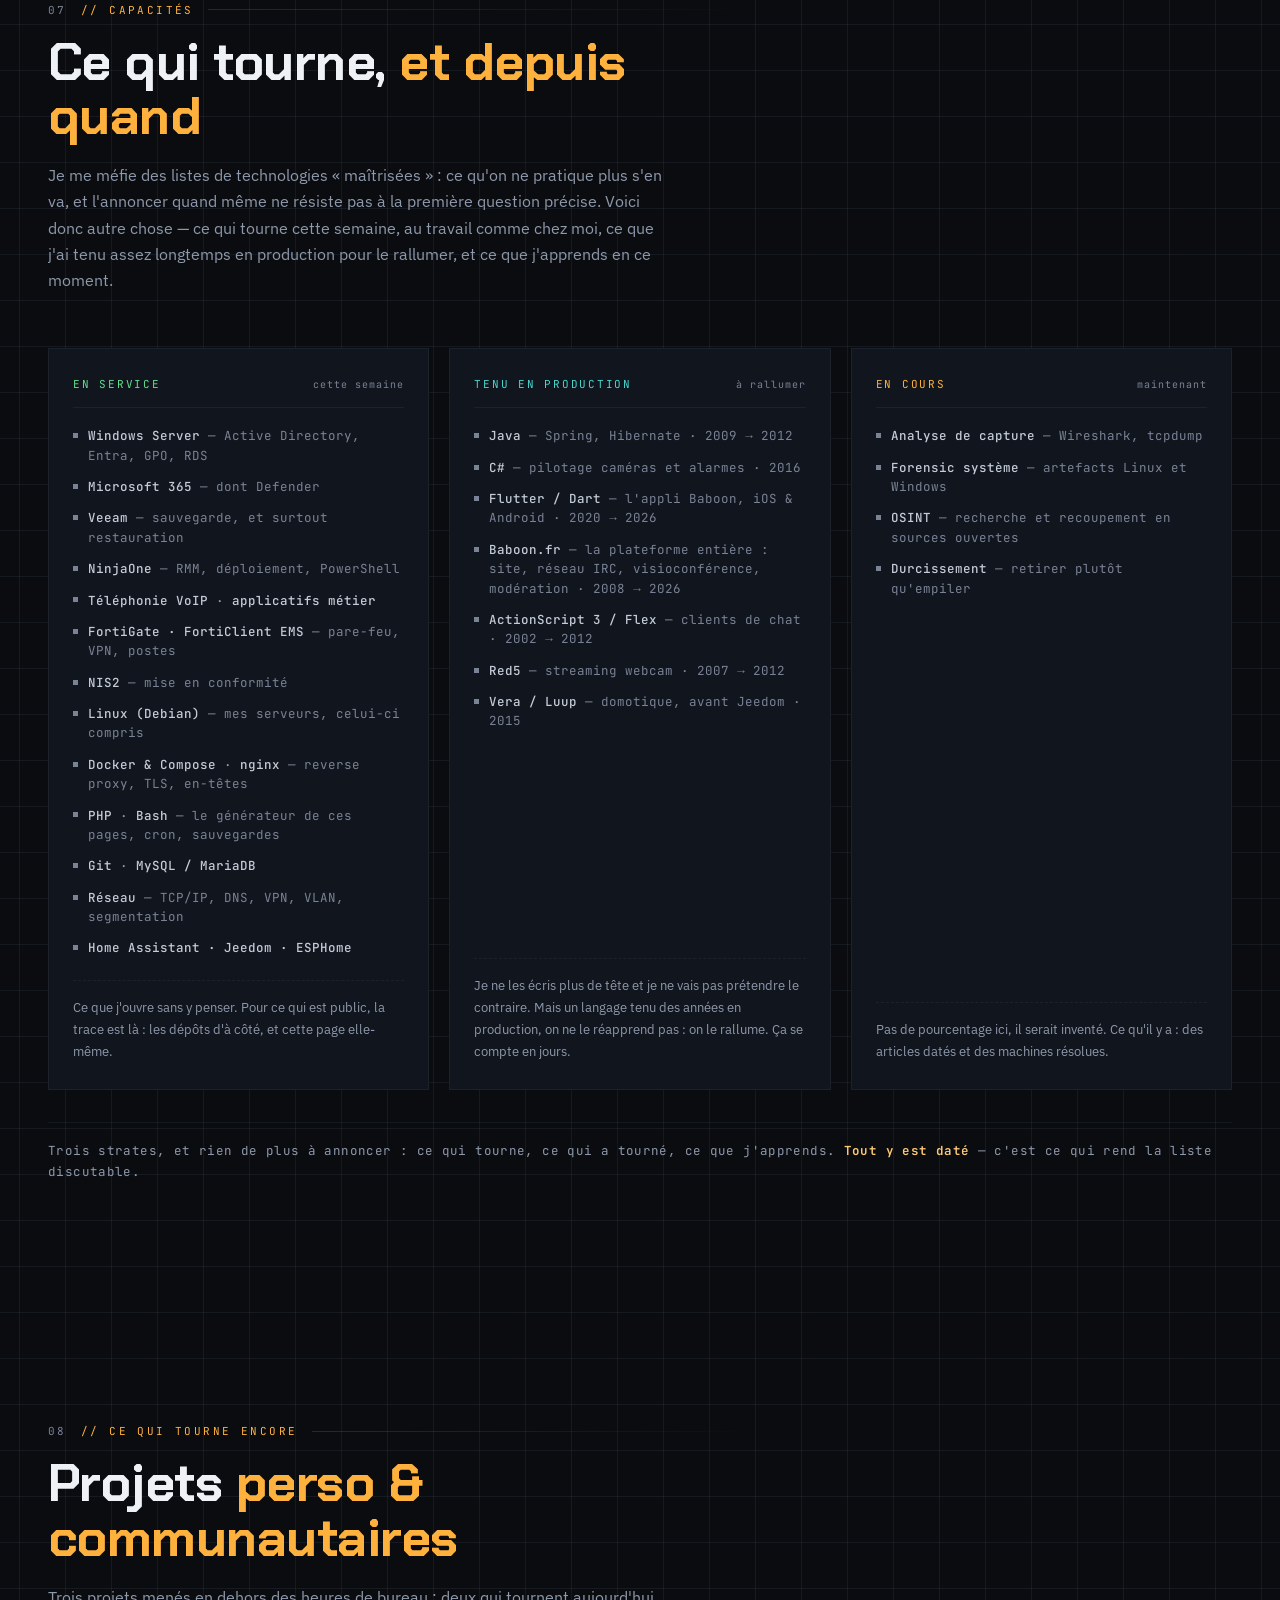
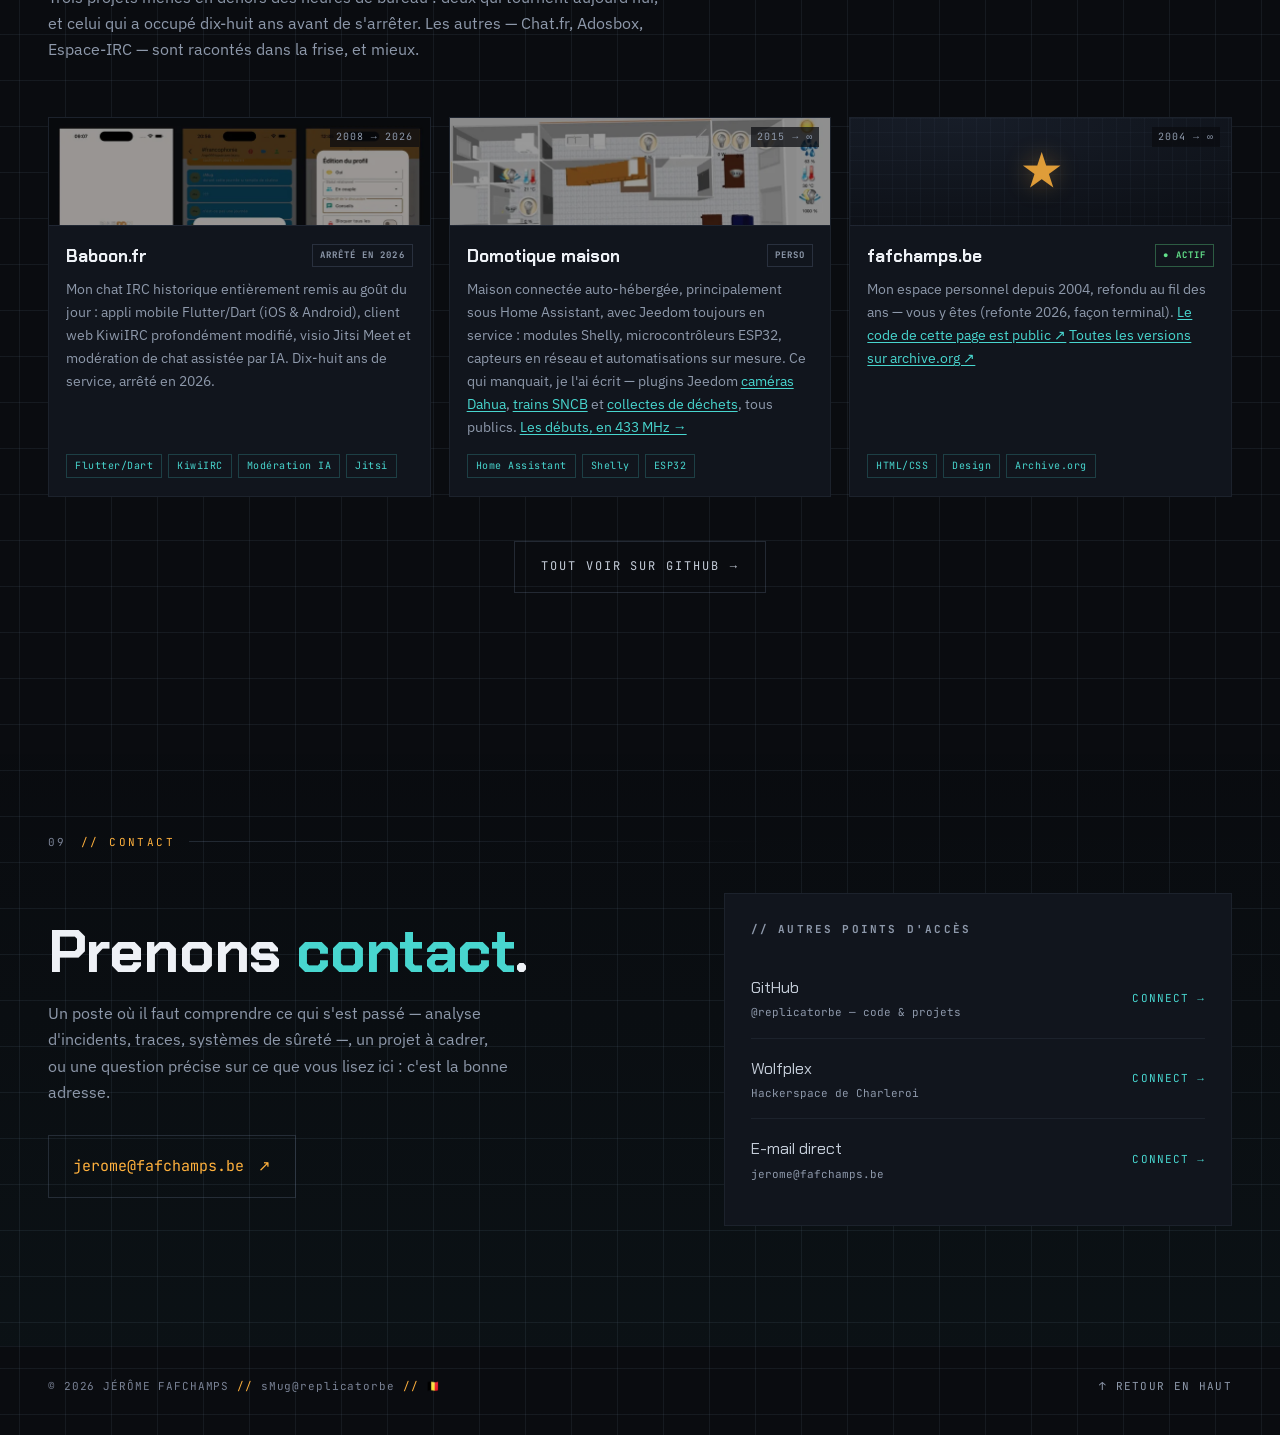
==== commit 3a910a59: "Compétences : le pare-feu et la gestion des postes, nommés FortiGate et FortiClient EMS rejoignent «" ====
--- a/index.html
+++ b/index.html
@@ -1607,12 +1607,13 @@
           <li><b>Veeam</b> <i>— sauvegarde, et surtout restauration</i></li>
           <li><b>NinjaOne</b> <i>— RMM, déploiement, PowerShell</i></li>
           <li><b>Téléphonie VoIP</b> · <b>applicatifs métier</b></li>
+          <li><b>FortiGate · FortiClient EMS</b> <i>— pare-feu, VPN, postes</i></li>
           <li><b>NIS2</b> <i>— mise en conformité</i></li>
           <li><b>Linux (Debian)</b> <i>— mes serveurs, celui-ci compris</i></li>
           <li><b>Docker &amp; Compose</b> · <b>nginx</b> <i>— reverse proxy, TLS, en-têtes</i></li>
           <li><b>PHP</b> · <b>Bash</b> <i>— le générateur de ces pages, cron, sauvegardes</i></li>
           <li><b>Git</b> · <b>MySQL / MariaDB</b></li>
-          <li><b>Réseau</b> <i>— TCP/IP, DNS, VPN, VLAN, pare-feu</i></li>
+          <li><b>Réseau</b> <i>— TCP/IP, DNS, VPN, VLAN, segmentation</i></li>
           <li><b>Home Assistant · Jeedom · ESPHome</b></li>
         </ul>
         <p class="strate__note">Ce que j'ouvre sans y penser. Pour ce qui est public, la trace est là : les dépôts d'à côté, et cette page elle-même.</p>
@@ -1719,7 +1720,7 @@
   </div>
 </footer>
 
-<script src="assets/site.js?v=16"></script>
+<script src="assets/site.js?v=17"></script>
 
 </body>
 </html>
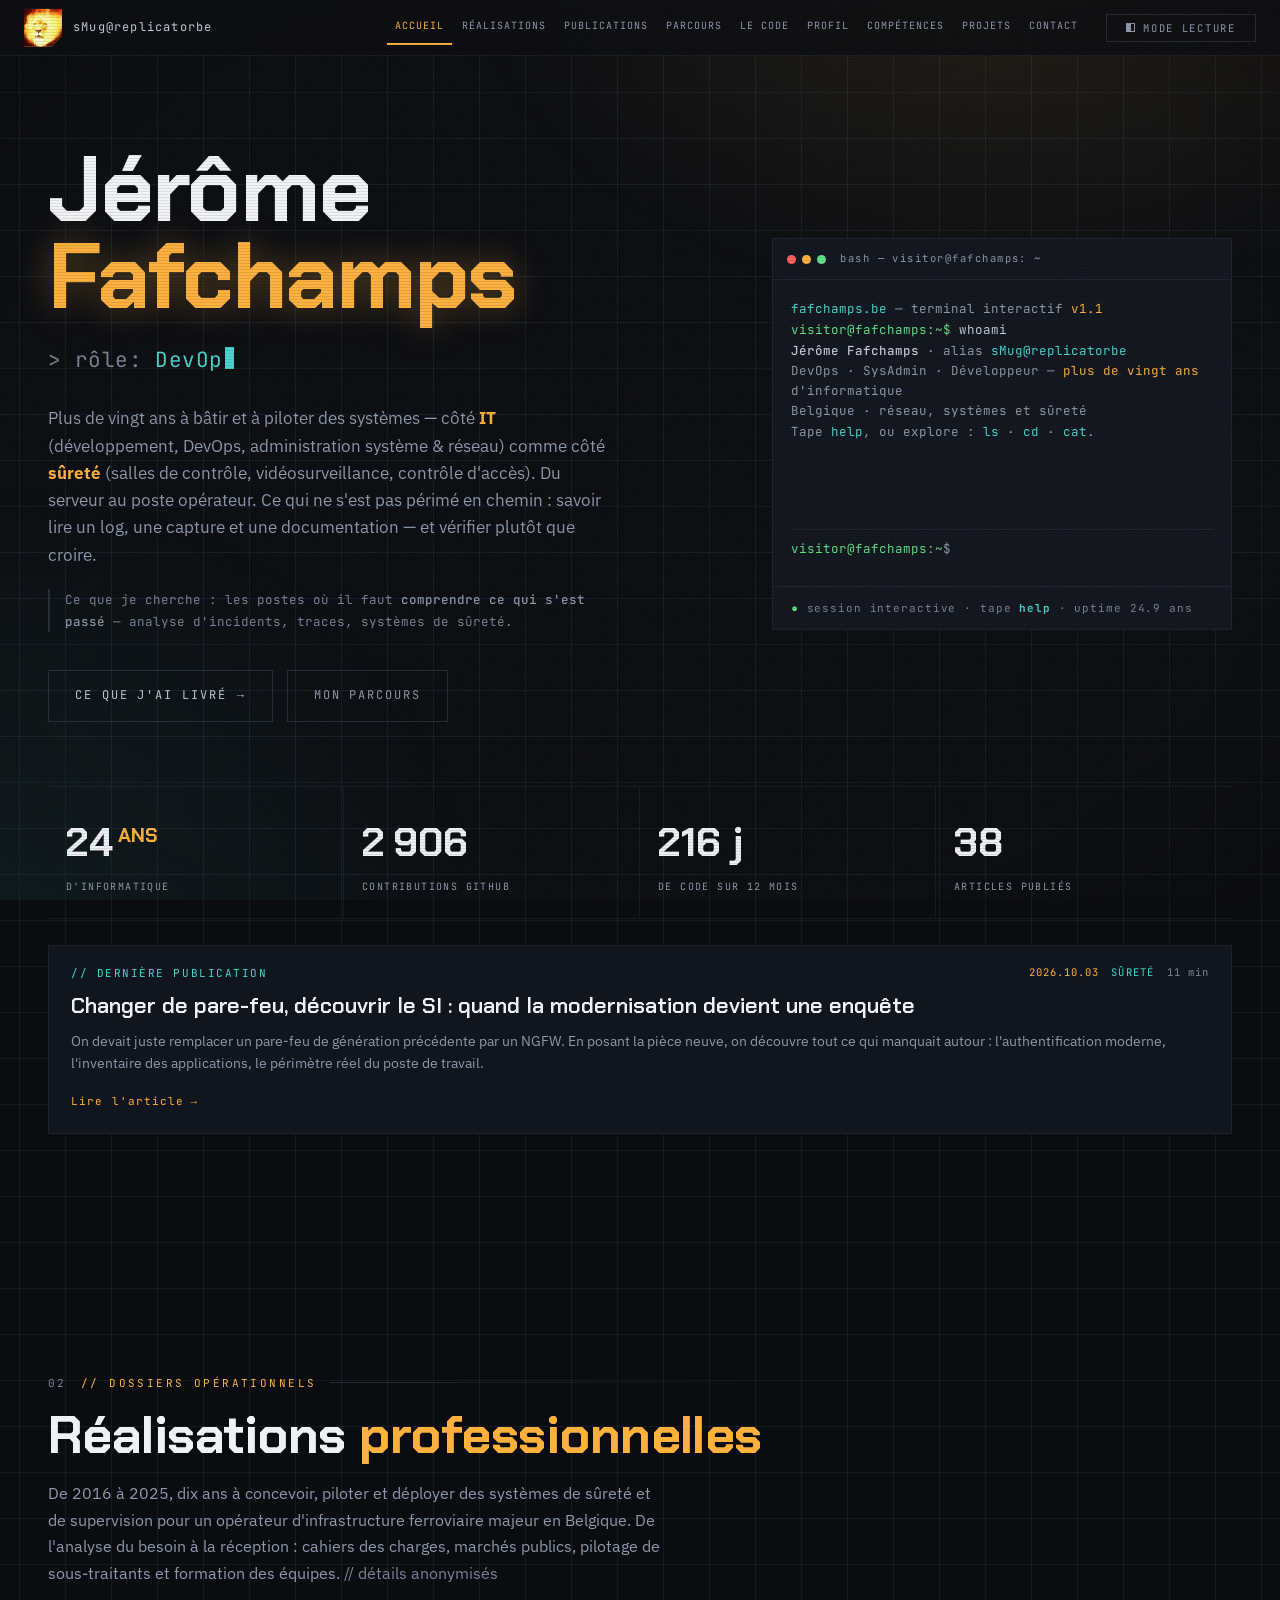
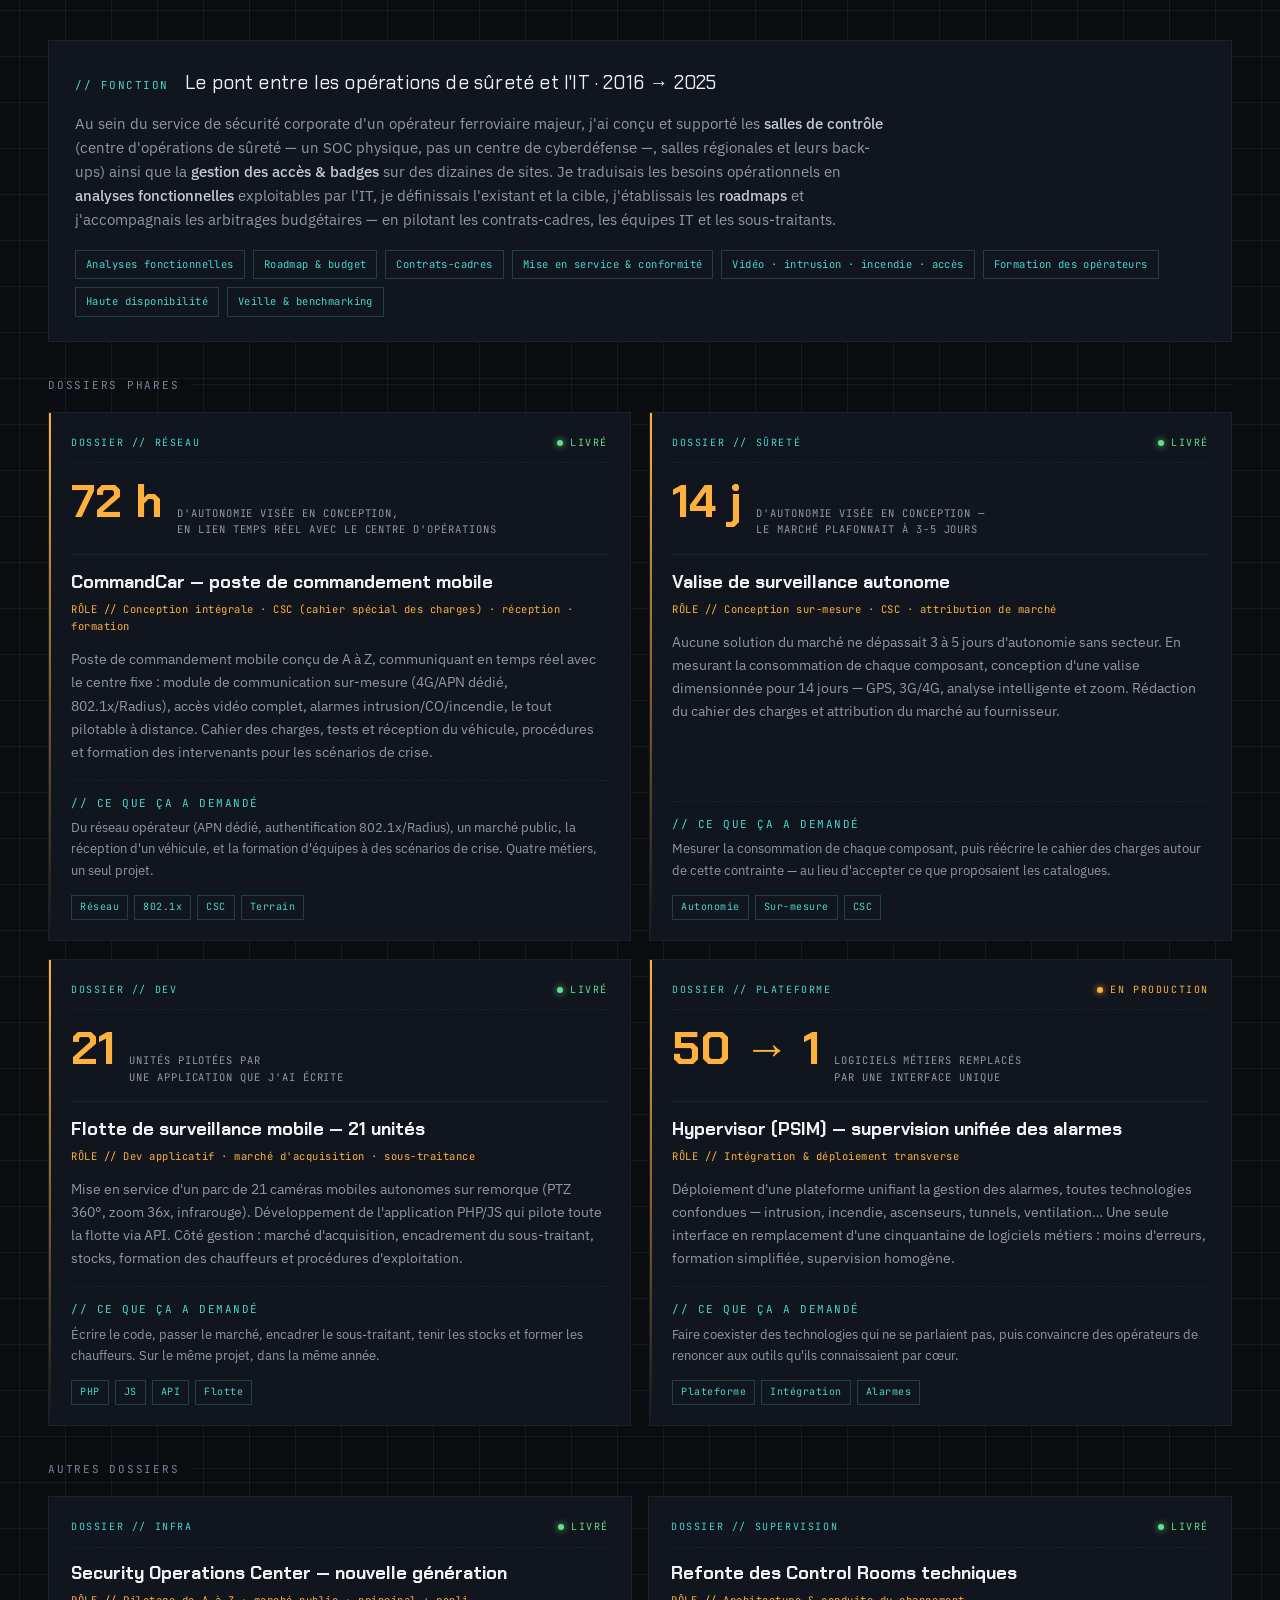
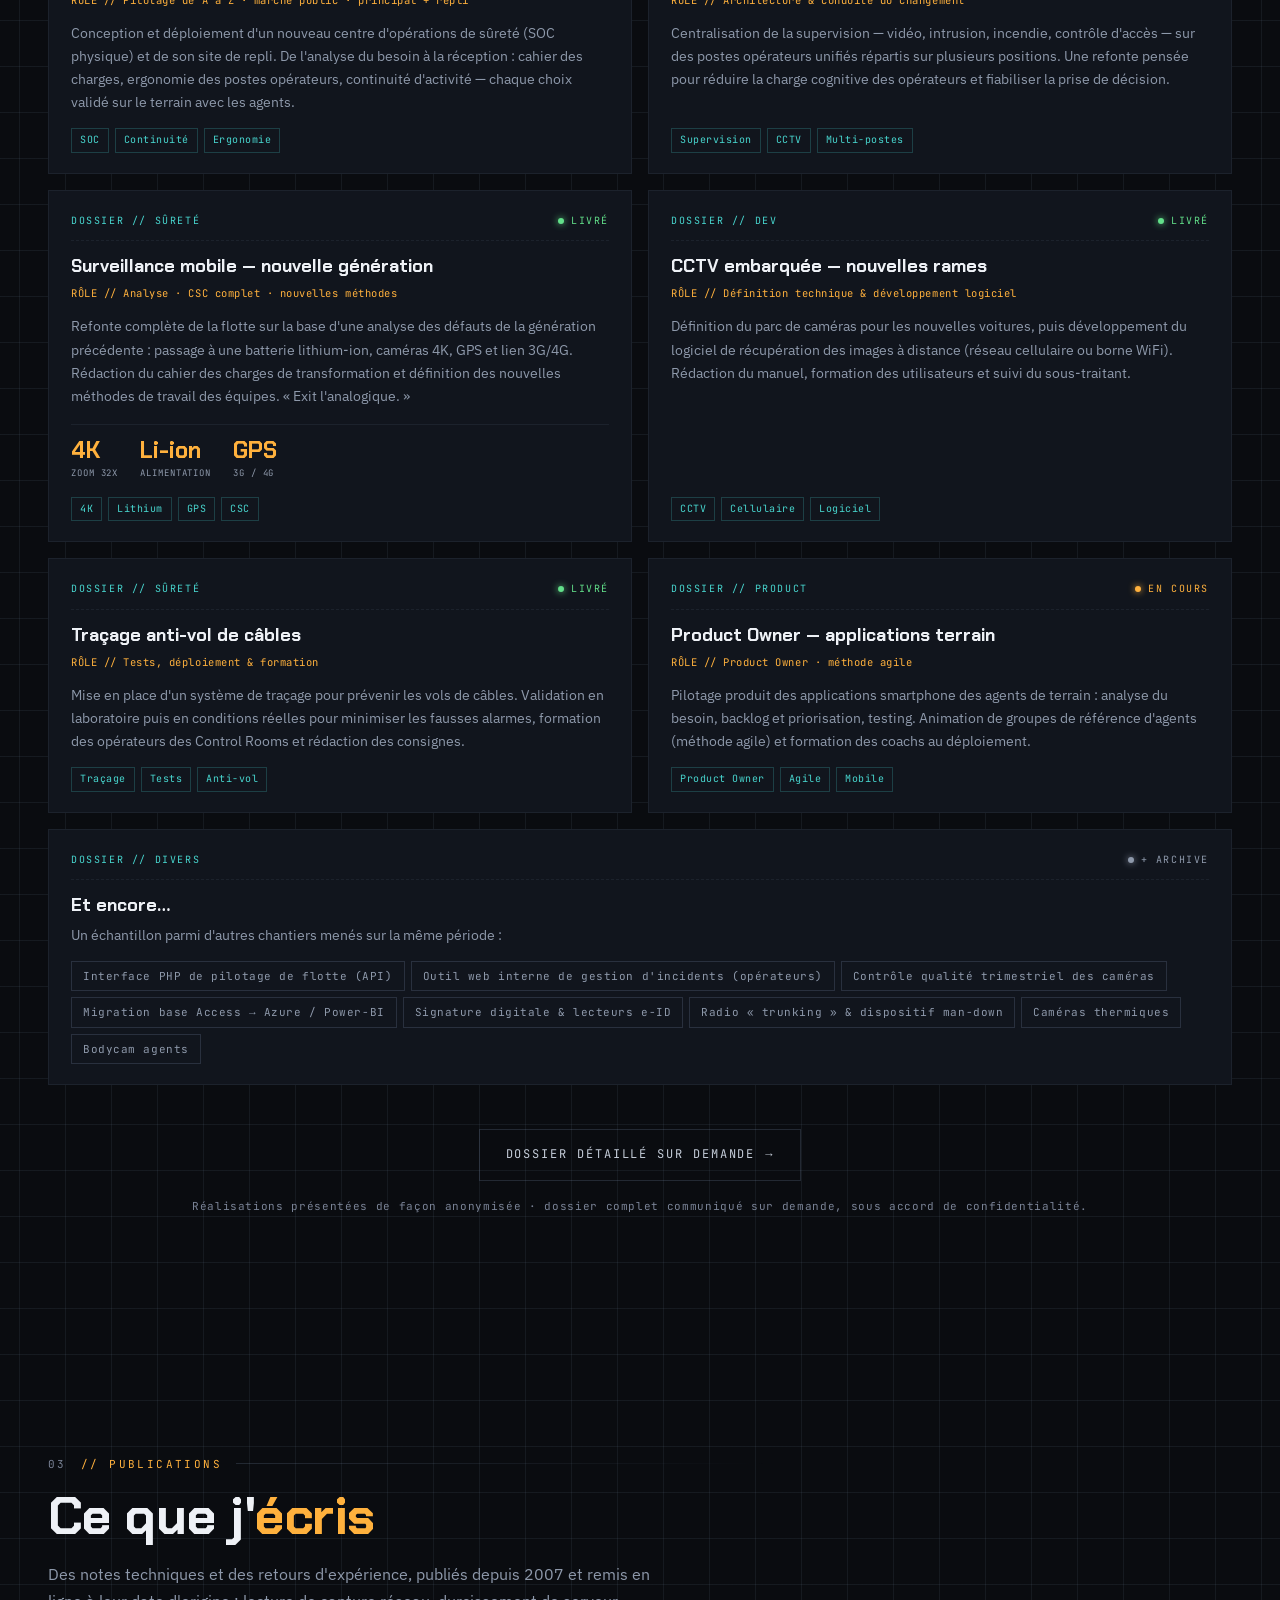
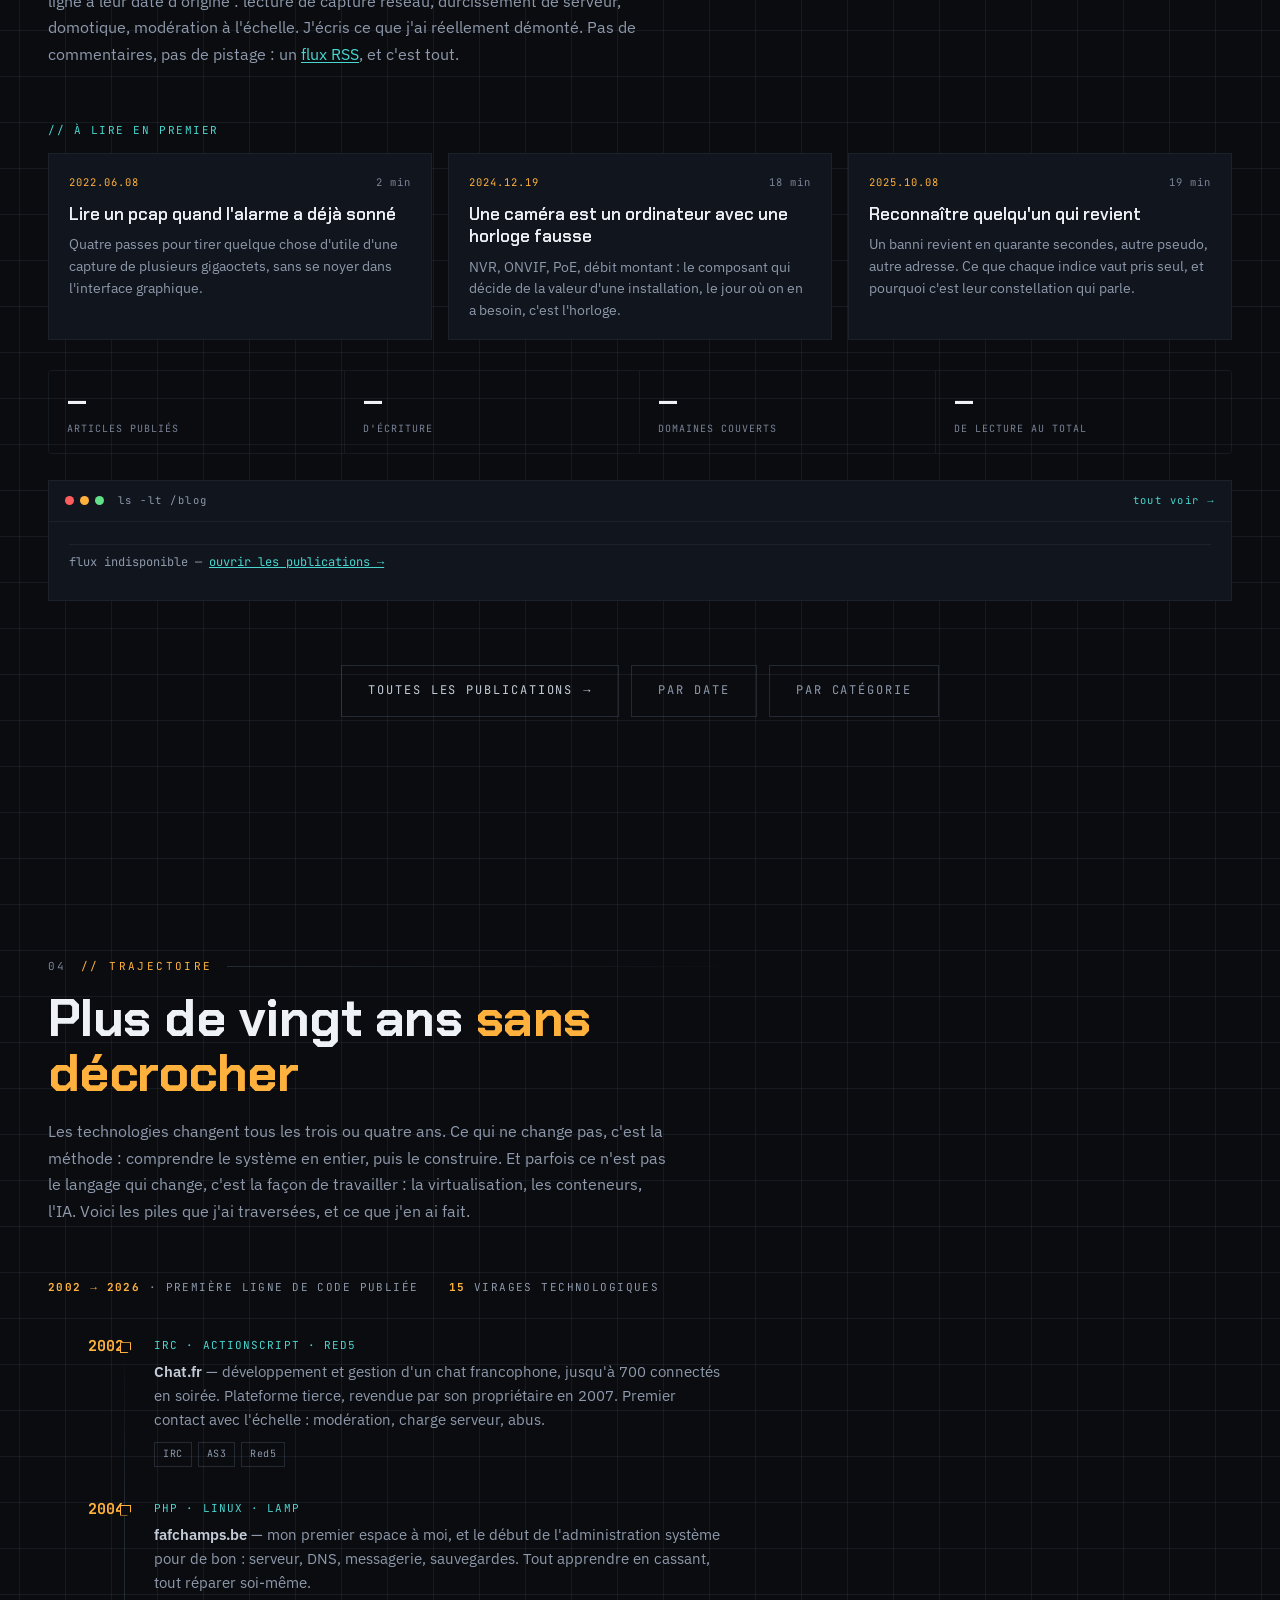
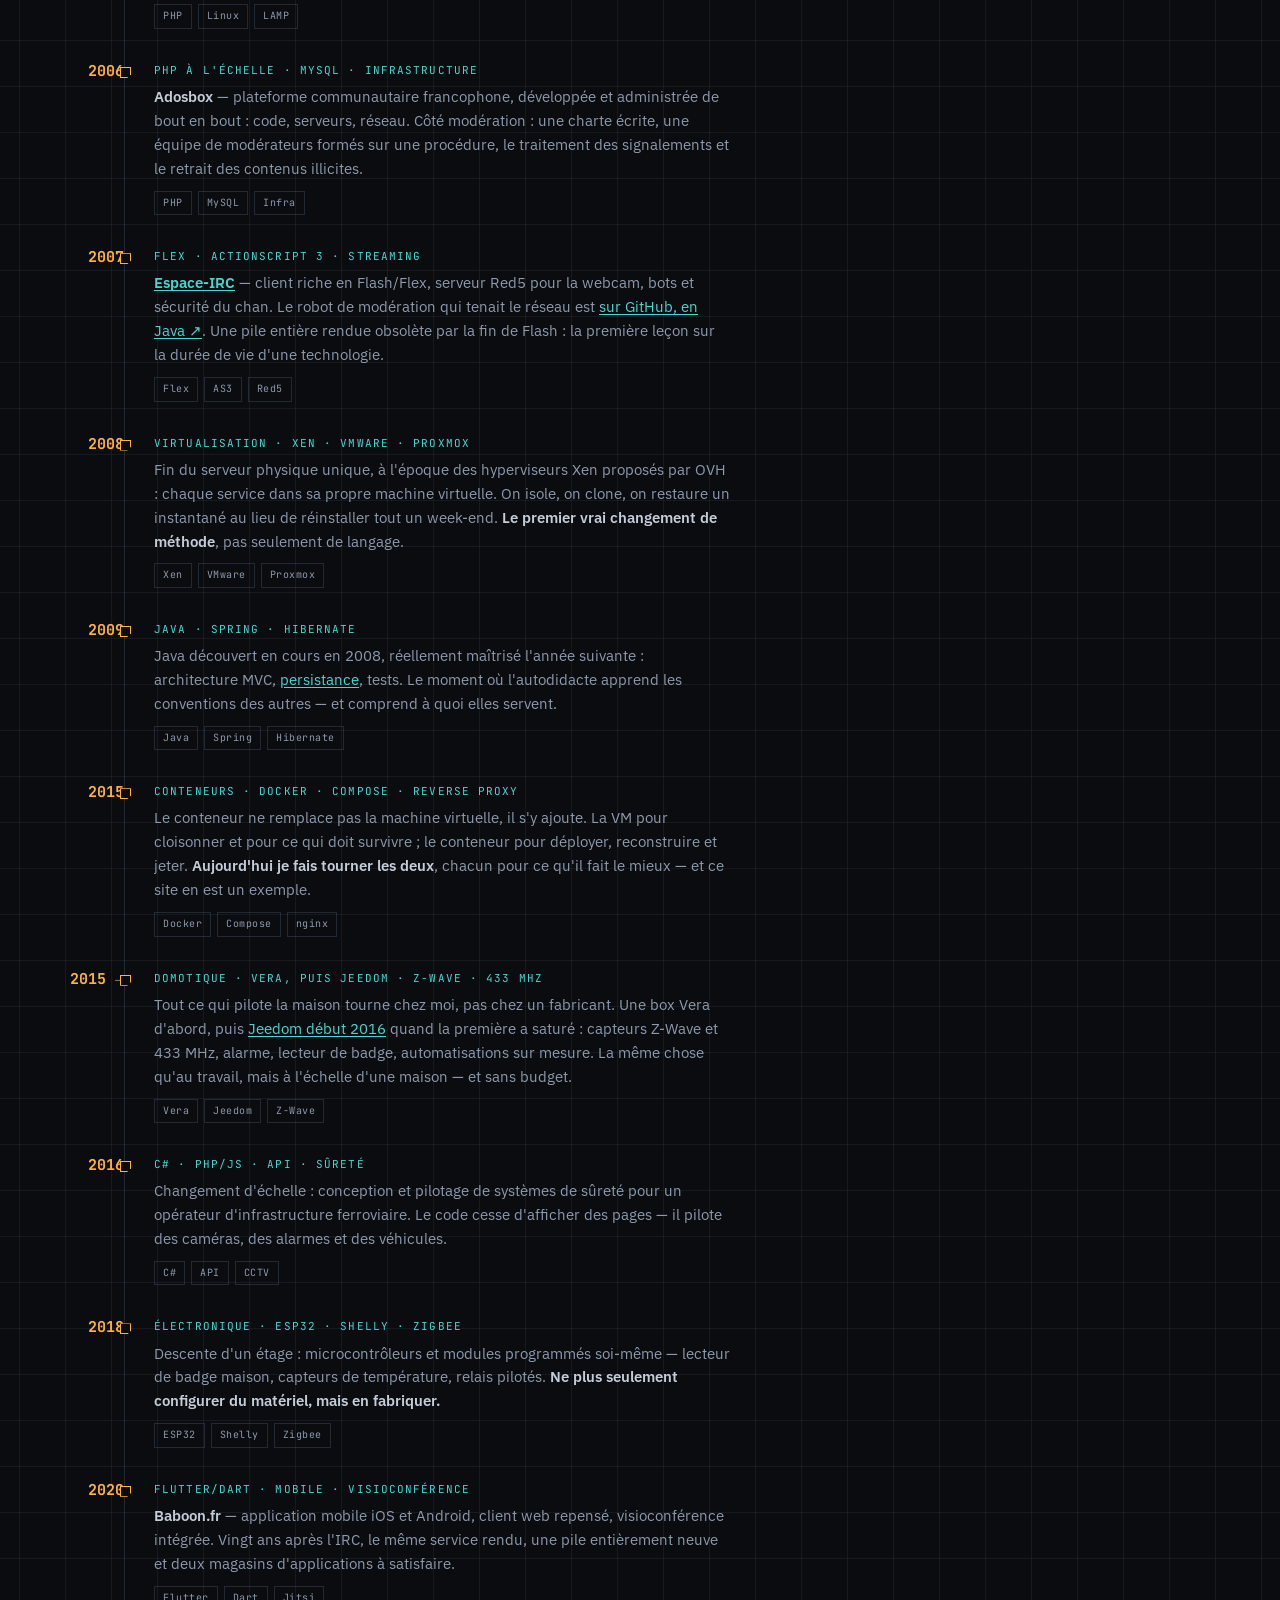
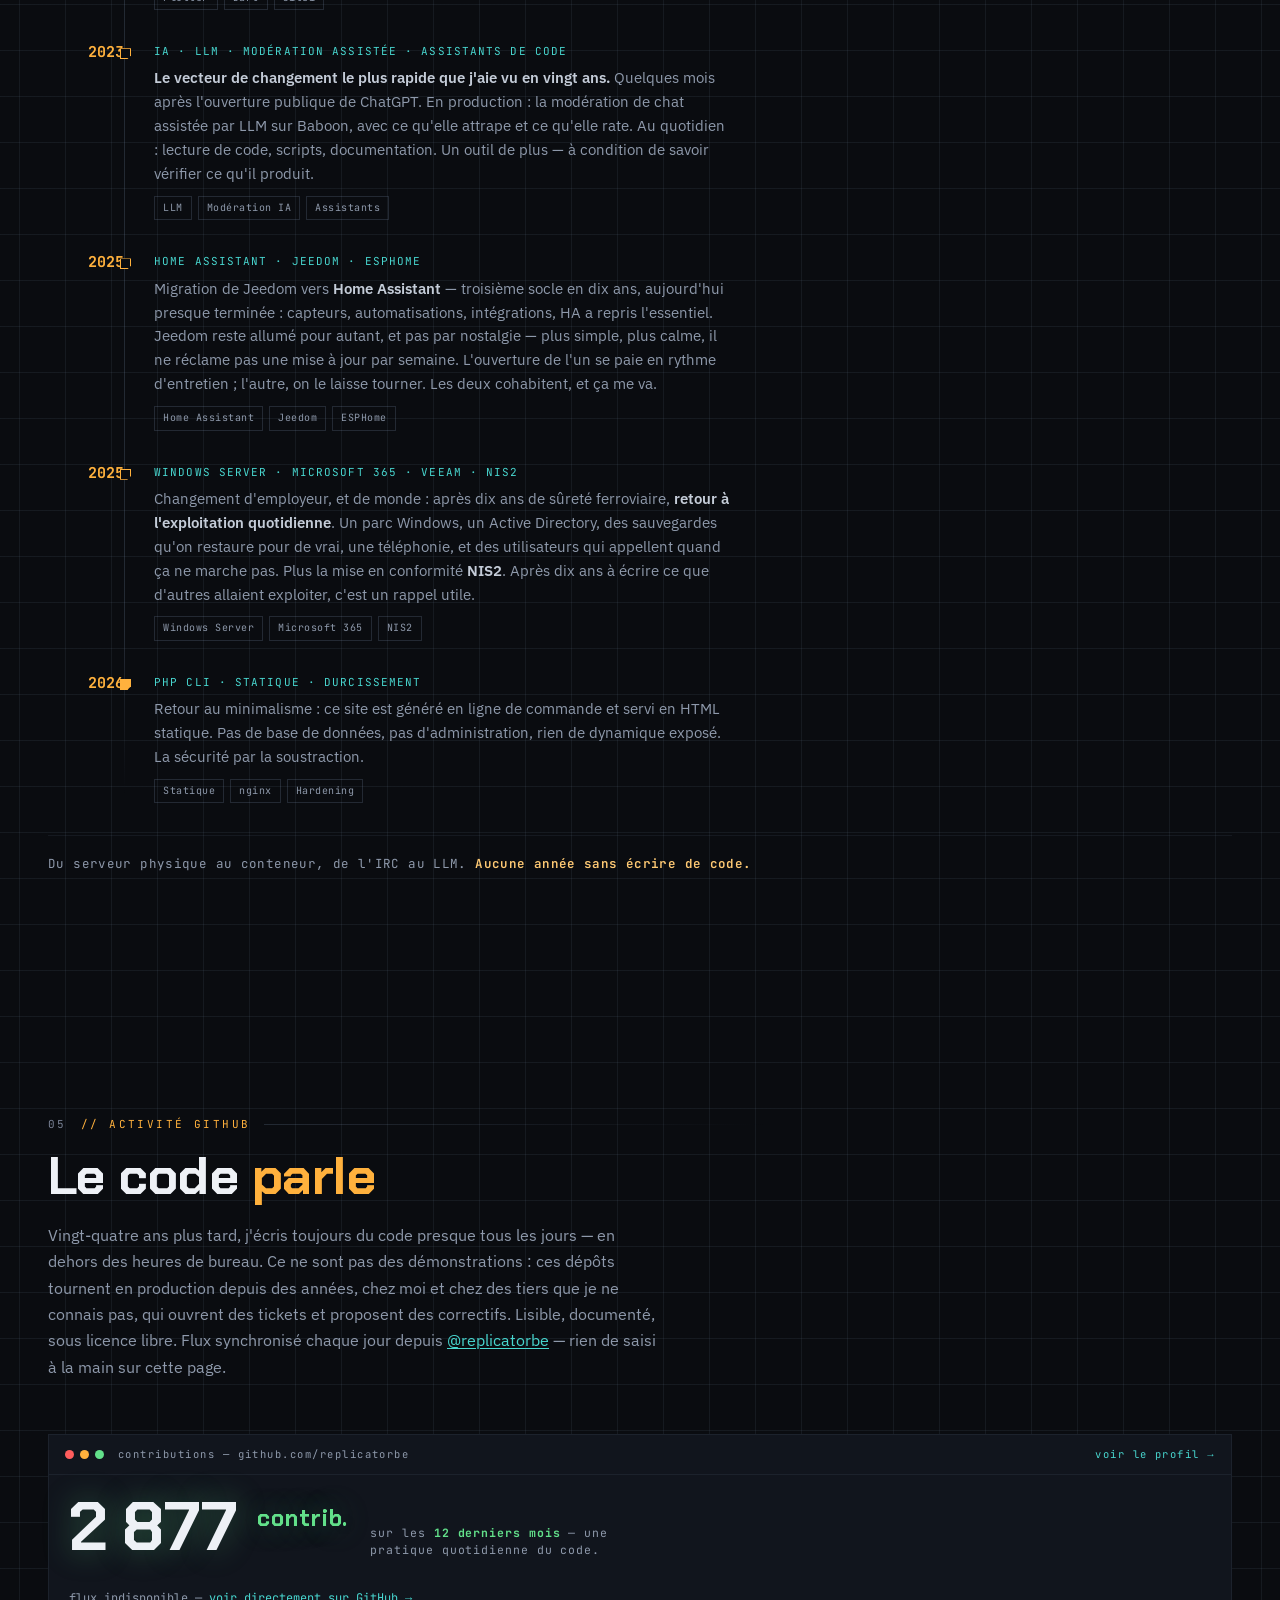
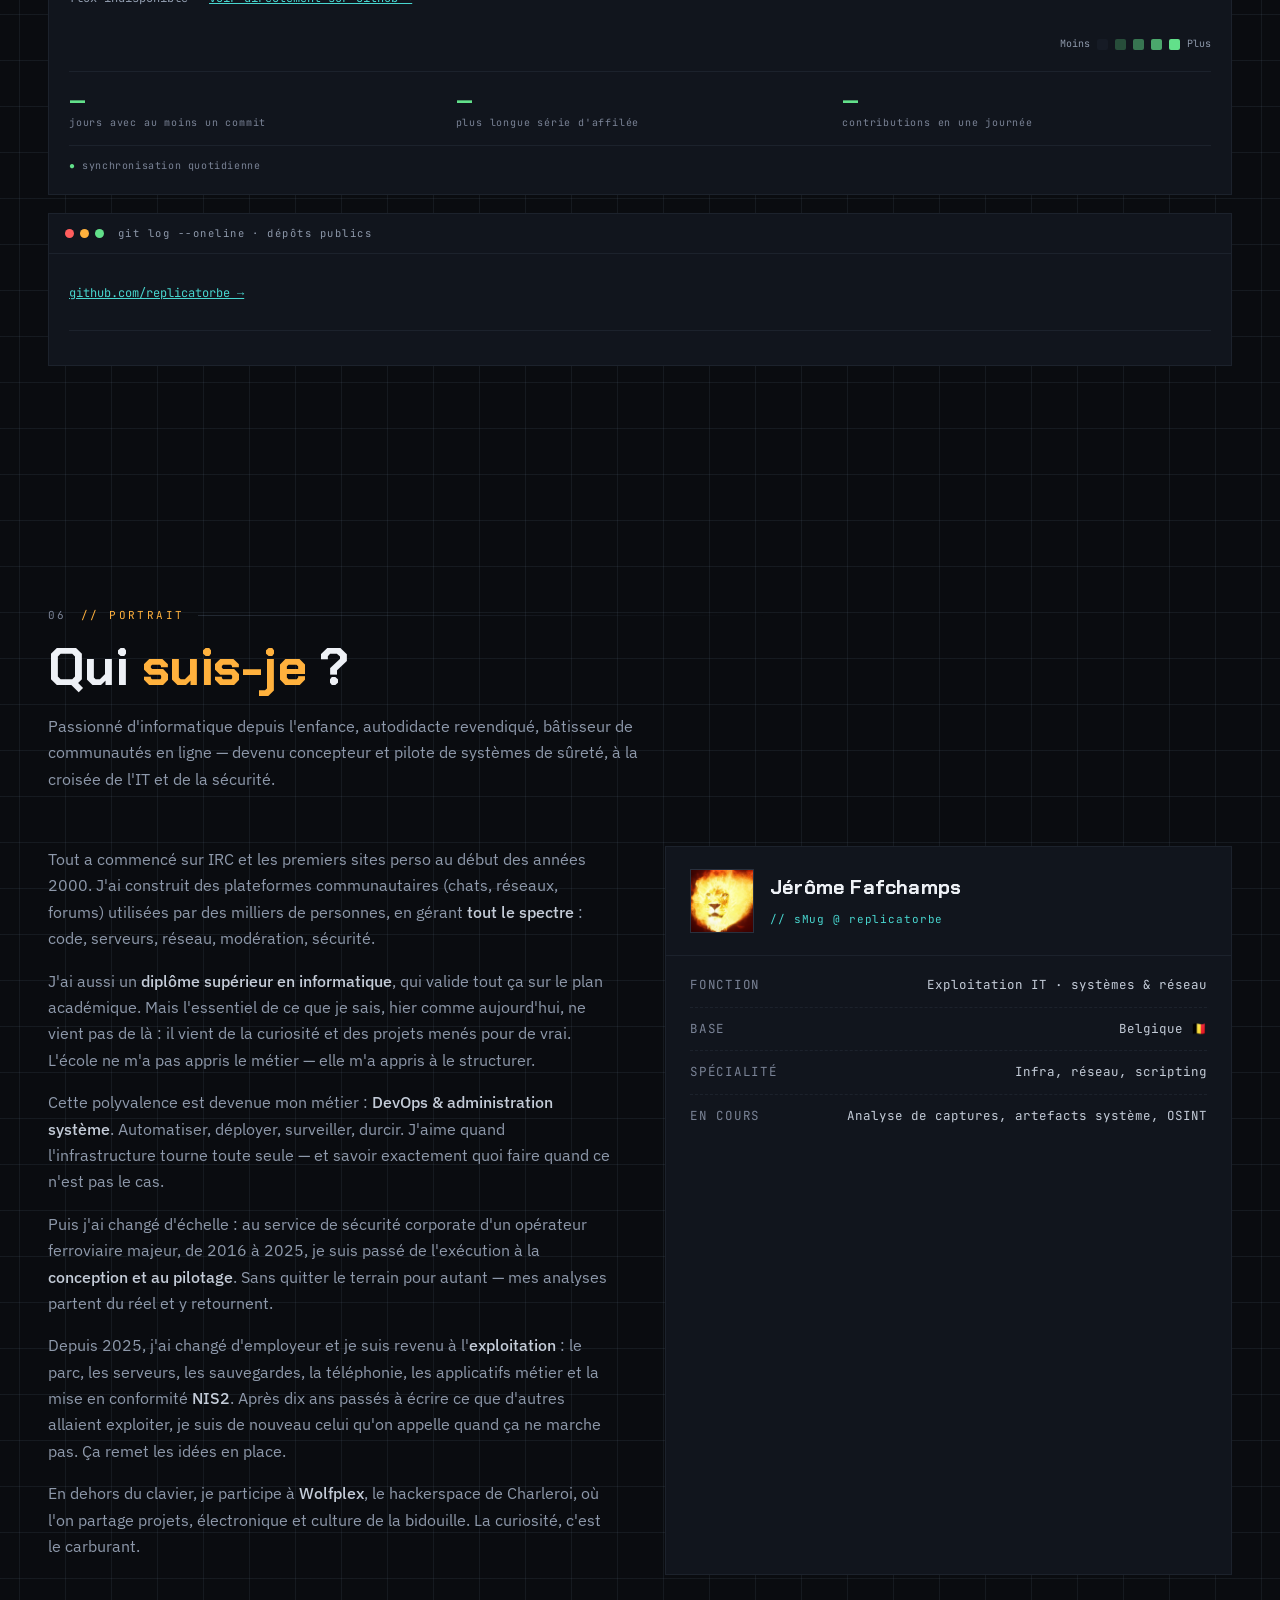
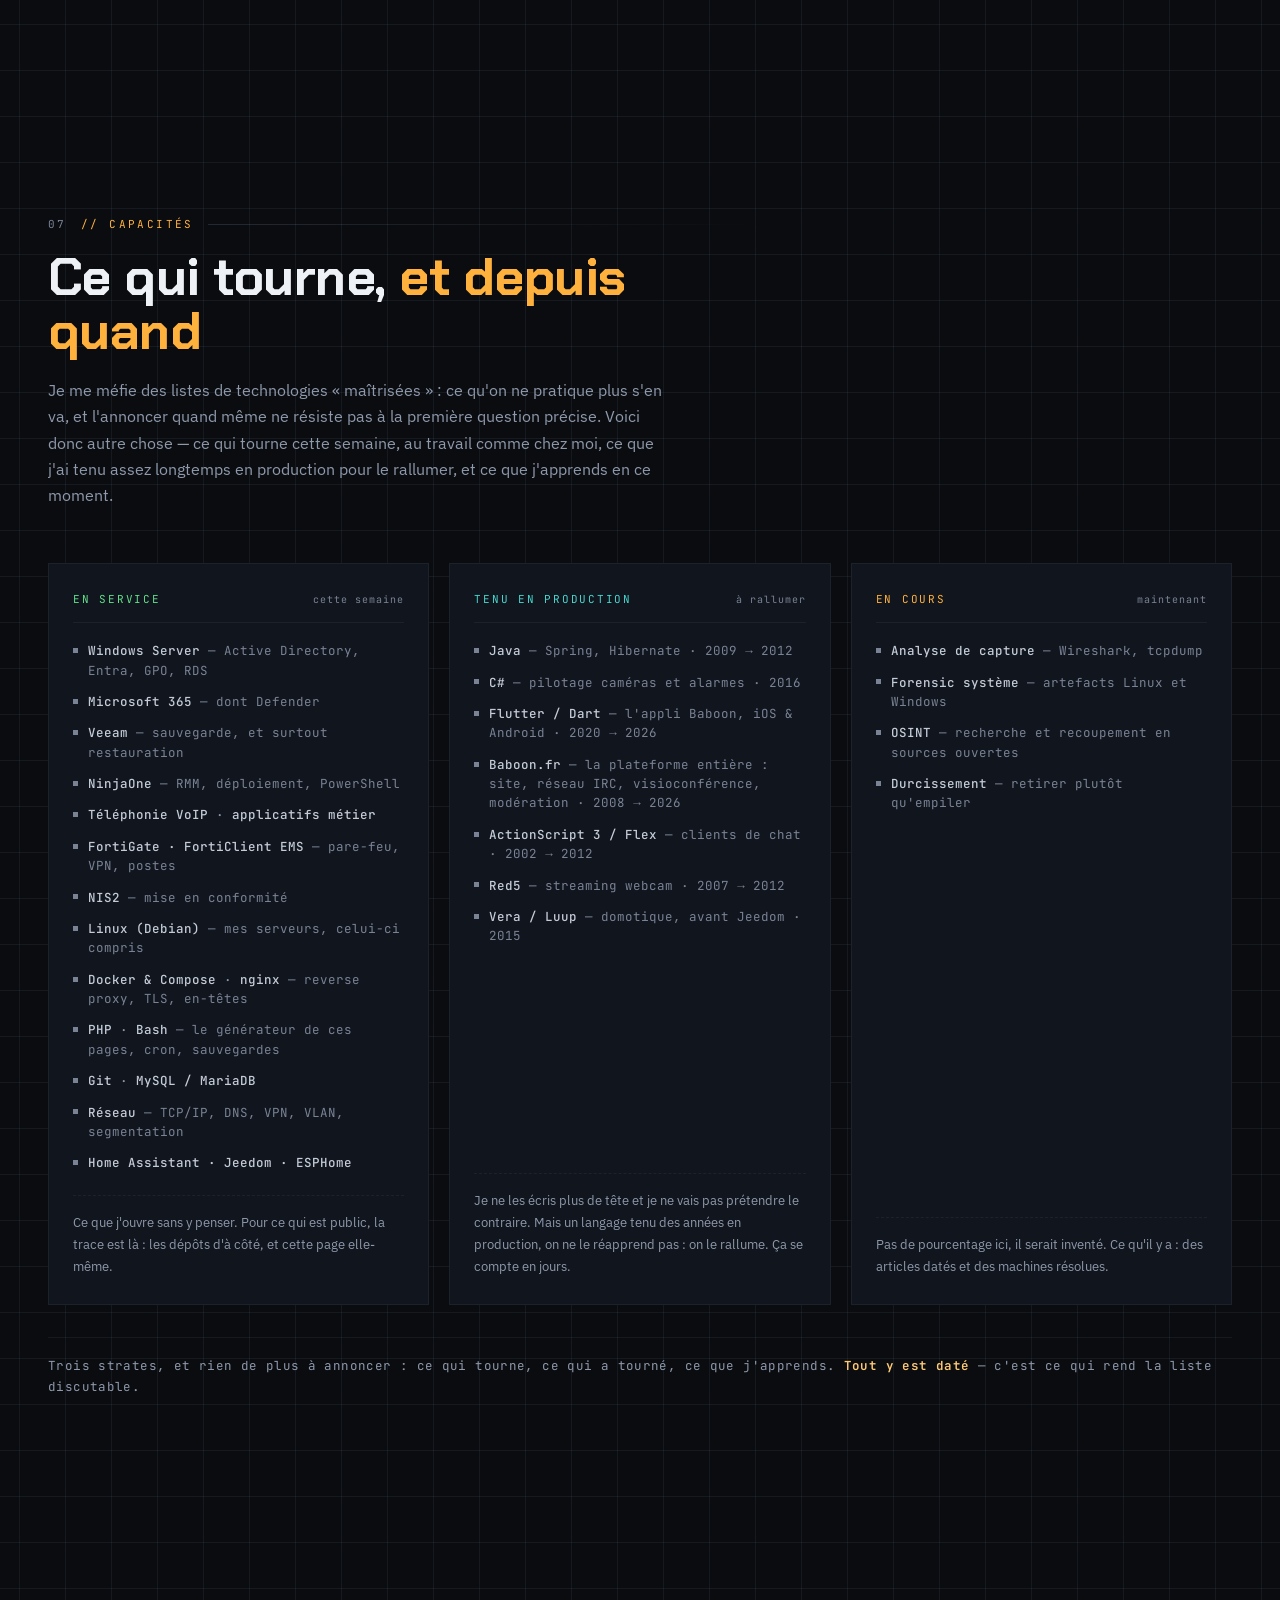
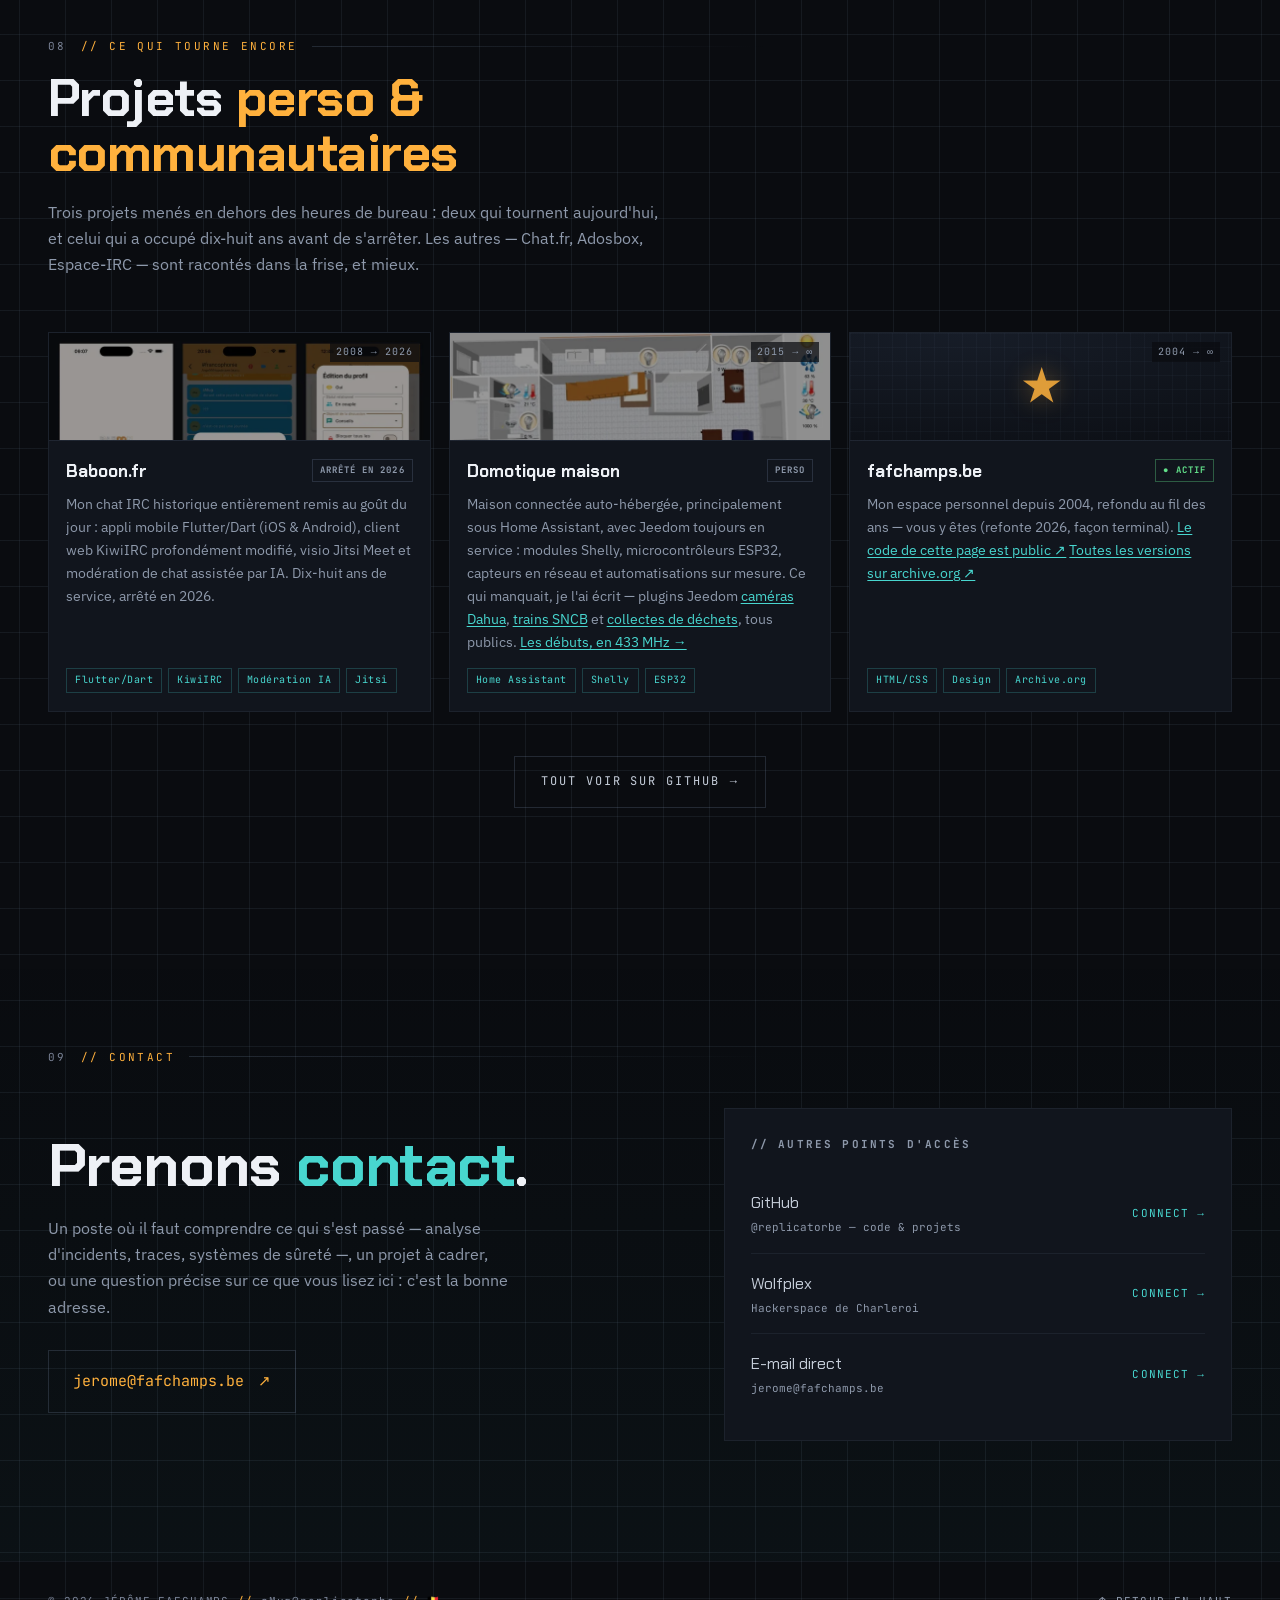
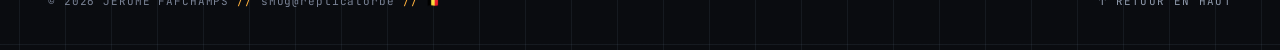
==== commit bc565fc0: "Publications : montées en 03, et une « dernière publication » dans le hero Deux gestes pour que ce q" ====
--- a/index.html
+++ b/index.html
@@ -911,6 +911,34 @@
 .pin:hover .pin__title{color:var(--amber)}
 .pin__sum{font-size:13.5px;color:var(--text-dim);line-height:1.6;margin:0}
 
+/* ---------- Rail « dernière publication » dans le hero ----------
+   Même langage visuel que les .pin, mais plus large et plus bavard : un seul
+   titre à hauteur de regard, pas un chiffre. Alimenté par data/blog.json
+   (posts[0]) — le contenu écrit dans la page est un repli, qui vieillit
+   proprement si le flux ne répond pas. */
+.latest{display:block;margin-top:26px;padding:18px 22px 20px;text-decoration:none;color:inherit;
+  transition:transform .3s var(--ease),border-color .2s var(--ease)}
+.latest:hover{transform:translateY(-3px)}
+.latest__hd{display:flex;align-items:center;gap:14px;flex-wrap:wrap;margin-bottom:10px}
+.latest__hd .mono-tag{margin:0}
+.latest__meta{display:flex;align-items:baseline;gap:12px;font-family:var(--ff-mono);
+  font-size:10.5px;letter-spacing:.1em;color:var(--text-faint);margin-left:auto}
+.latest__date{color:var(--amber)}
+.latest__cat{color:var(--cyan);text-transform:uppercase;letter-spacing:.12em}
+.latest__title{font-family:var(--ff-display);font-size:clamp(18px,2.2vw,22px);font-weight:600;
+  color:var(--text-strong);line-height:1.3;margin:0 0 9px;transition:color .2s var(--ease)}
+.latest:hover .latest__title{color:var(--amber)}
+.latest__sum{font-size:14px;color:var(--text-dim);line-height:1.6;margin:0 0 12px;
+  display:-webkit-box;-webkit-line-clamp:2;-webkit-box-orient:vertical;overflow:hidden}
+.latest__cta{display:inline-flex;align-items:center;gap:6px;font-family:var(--ff-mono);
+  font-size:11px;letter-spacing:.1em;color:var(--amber)}
+.latest__cta .ar{transition:transform .2s var(--ease)}
+.latest:hover .latest__cta .ar{transform:translateX(3px)}
+@media(max-width:620px){
+  .latest__hd{gap:8px}
+  .latest__meta{margin-left:0;width:100%;gap:10px}
+}
+
 .pub-nav{display:flex;flex-wrap:wrap;gap:12px;justify-content:center;margin-top:38px}
 @media(max-width:620px){
   .pub{grid-template-columns:1fr auto}
@@ -1027,9 +1055,9 @@
   <nav class="topnav" aria-label="Navigation principale">
     <a href="#accueil" data-sec="accueil"><span class="num">01</span>Accueil</a>
     <a href="#realisations" data-sec="realisations"><span class="num">02</span>Réalisations</a>
-    <a href="#parcours" data-sec="parcours"><span class="num">03</span>Parcours</a>
-    <a href="#code" data-sec="code"><span class="num">04</span>Le code</a>
-    <a href="#publications" data-sec="publications"><span class="num">05</span>Publications</a>
+    <a href="#publications" data-sec="publications"><span class="num">03</span>Publications</a>
+    <a href="#parcours" data-sec="parcours"><span class="num">04</span>Parcours</a>
+    <a href="#code" data-sec="code"><span class="num">05</span>Le code</a>
     <a href="#profil" data-sec="profil"><span class="num">06</span>Profil</a>
     <a href="#competences" data-sec="competences"><span class="num">07</span>Compétences</a>
     <a href="#projets" data-sec="projets"><span class="num">08</span>Projets</a>
@@ -1050,9 +1078,9 @@
 <nav class="mobile-nav" id="mnav" aria-label="Menu mobile">
   <a href="#accueil"><span class="num">01</span>Accueil</a>
   <a href="#realisations"><span class="num">02</span>Réalisations</a>
-  <a href="#parcours"><span class="num">03</span>Parcours</a>
-  <a href="#code"><span class="num">04</span>Le code</a>
-  <a href="#publications"><span class="num">05</span>Publications</a>
+  <a href="#publications"><span class="num">03</span>Publications</a>
+  <a href="#parcours"><span class="num">04</span>Parcours</a>
+  <a href="#code"><span class="num">05</span>Le code</a>
   <a href="#profil"><span class="num">06</span>Profil</a>
   <a href="#competences"><span class="num">07</span>Compétences</a>
   <a href="#projets"><span class="num">08</span>Projets</a>
@@ -1106,8 +1134,26 @@
       <div class="stat reveal"><div class="n" data-count="24"><span class="counter">0</span><span class="u">&nbsp;ANS</span></div><div class="l">D'informatique</div></div>
       <a class="stat stat--lk reveal d1" href="#code"><div class="n"><span id="stGh">2&thinsp;906</span></div><div class="l">Contributions GitHub</div></a>
       <a class="stat stat--lk reveal d2" href="#code"><div class="n"><span id="stDays">216 j</span></div><div class="l">De code sur 12 mois</div></a>
-      <a class="stat stat--lk reveal d3" href="#publications"><div class="n"><span id="stPosts">32</span></div><div class="l">Articles publiés</div></a>
-    </div>
+      <a class="stat stat--lk reveal d3" href="#publications"><div class="n"><span id="stPosts">38</span></div><div class="l">Articles publiés</div></a>
+    </div>
+
+    <!-- Tuile « dernière publication » : un titre à hauteur de regard, pas un
+         compteur. Repli écrit dans la page (dernier article connu), remplacé par
+         data/blog.json dès que le flux répond — même source que la liste
+         complète en bas, donc rien à retoucher à la main. -->
+    <a class="frame latest reveal d4" href="/blog/changer-de-pare-feu-decouvrir-le-si/" id="latest">
+      <div class="latest__hd">
+        <span class="mono-tag">// DERNIÈRE PUBLICATION</span>
+        <span class="latest__meta">
+          <span class="latest__date" id="latestDate">2026.10.03</span>
+          <span class="latest__cat" id="latestCat">Sûreté</span>
+          <span class="latest__rt" id="latestRt">11 min</span>
+        </span>
+      </div>
+      <h3 class="latest__title" id="latestTitle">Changer de pare-feu, découvrir le SI : quand la modernisation devient une enquête</h3>
+      <p class="latest__sum" id="latestSum">On devait juste remplacer un pare-feu de génération précédente par un NGFW. En posant la pièce neuve, on découvre tout ce qui manquait autour : l'authentification moderne, l'inventaire des applications, le périmètre réel du poste de travail.</p>
+      <span class="latest__cta">Lire l'article <span class="ar">→</span></span>
+    </a>
   </div>
 </section>
 
@@ -1266,11 +1312,69 @@
   </div>
 </section>
 
-<!-- ===== 03 · PARCOURS (frise chronologique) ===== -->
+<!-- ===================== PUBLICATIONS ===================== -->
+<section id="publications">
+  <div class="wrap">
+    <div class="sec-head reveal">
+      <div class="sec-meta"><span class="idx">03</span><span>// PUBLICATIONS</span><span class="ln"></span></div>
+      <h2 class="sec-title">Ce que j'<em>écris</em></h2>
+      <p class="sec-sub">Des notes techniques et des retours d'expérience, publiés depuis 2007 et remis en ligne à leur date d'origine : lecture de capture réseau, durcissement de serveur, domotique, modération à l'échelle. J'écris ce que j'ai réellement démonté. Pas de commentaires, pas de pistage : un <a href="/blog/feed.xml">flux RSS</a>, et c'est tout.</p>
+    </div>
+
+    <!-- Trois titres écrits dans la page, avant la liste chargée depuis
+         data/blog.json. Ils ne dépendent d'aucun flux : si le JSON ne répond
+         pas, il reste trois sujets lisibles plutôt qu'un compteur. -->
+    <div class="mono-tag pins__lab reveal">// À lire en premier</div>
+    <div class="pins">
+      <a class="frame pin reveal" href="/blog/lire-un-pcap-quand-l-alarme-a-deja-sonne/">
+        <span class="pin__meta"><span class="pin__date">2022.06.08</span><span class="pin__rt">2 min</span></span>
+        <h3 class="pin__title">Lire un pcap quand l'alarme a déjà sonné</h3>
+        <p class="pin__sum">Quatre passes pour tirer quelque chose d'utile d'une capture de plusieurs gigaoctets, sans se noyer dans l'interface graphique.</p>
+      </a>
+      <a class="frame pin reveal d1" href="/blog/une-camera-est-un-ordinateur-avec-une-horloge-fausse/">
+        <span class="pin__meta"><span class="pin__date">2024.12.19</span><span class="pin__rt">18 min</span></span>
+        <h3 class="pin__title">Une caméra est un ordinateur avec une horloge fausse</h3>
+        <p class="pin__sum">NVR, ONVIF, PoE, débit montant : le composant qui décide de la valeur d'une installation, le jour où on en a besoin, c'est l'horloge.</p>
+      </a>
+      <a class="frame pin reveal d2" href="/blog/reconnaitre-quelqu-un-qui-revient/">
+        <span class="pin__meta"><span class="pin__date">2025.10.08</span><span class="pin__rt">19 min</span></span>
+        <h3 class="pin__title">Reconnaître quelqu'un qui revient</h3>
+        <p class="pin__sum">Un banni revient en quarante secondes, autre pseudo, autre adresse. Ce que chaque indice vaut pris seul, et pourquoi c'est leur constellation qui parle.</p>
+      </a>
+    </div>
+
+    <div class="pub-stats reveal" id="pubStats" hidden>
+      <div class="pub-stat"><b id="pubCount">—</b><small>articles publiés</small></div>
+      <div class="pub-stat"><b id="pubSpan">—</b><small>d'écriture</small></div>
+      <div class="pub-stat"><b id="pubCats">—</b><small>domaines couverts</small></div>
+      <div class="pub-stat"><b id="pubMin">—</b><small>de lecture au total</small></div>
+    </div>
+
+    <div class="frame gh-panel reveal">
+      <div class="gh-panel__bar"><span class="dots"><i></i><i></i><i></i></span> ls -lt /blog<span class="grow"></span><a href="/blog/">tout voir →</a></div>
+      <div class="gh-panel__body">
+        <div class="publist" id="pubList">
+          <div class="gh-loading">chargement des publications <span class="bk">_</span></div>
+        </div>
+      </div>
+    </div>
+
+    <!-- une pastille par catégorie, avec son nombre d'articles -->
+    <div class="pub-chips reveal" id="pubChips" hidden></div>
+
+    <div class="pub-nav reveal">
+      <a href="/blog/" class="btn">Toutes les publications <span class="ar">→</span></a>
+      <a href="/blog/archives/" class="btn btn--ghost">Par date</a>
+      <a href="/blog/categorie/" class="btn btn--ghost">Par catégorie</a>
+    </div>
+  </div>
+</section>
+
+<!-- ===== 04 · PARCOURS (frise chronologique) ===== -->
 <section id="parcours">
   <div class="wrap">
     <div class="sec-head reveal">
-      <div class="sec-meta"><span class="idx">03</span><span>// TRAJECTOIRE</span><span class="ln"></span></div>
+      <div class="sec-meta"><span class="idx">04</span><span>// TRAJECTOIRE</span><span class="ln"></span></div>
       <h2 class="sec-title">Plus de vingt ans <em>sans décrocher</em></h2>
       <p class="sec-sub">Les technologies changent tous les trois ou quatre ans. Ce qui ne change pas, c'est la méthode : comprendre le système en entier, puis le construire. Et parfois ce n'est pas le langage qui change, c'est la façon de travailler : la virtualisation, les conteneurs, l'IA. Voici les piles que j'ai traversées, et ce que j'en ai fait.</p>
     </div>
@@ -1425,7 +1529,7 @@
 <section id="code">
   <div class="wrap">
     <div class="sec-head reveal">
-      <div class="sec-meta"><span class="idx">04</span><span>// ACTIVITÉ GITHUB</span><span class="ln"></span></div>
+      <div class="sec-meta"><span class="idx">05</span><span>// ACTIVITÉ GITHUB</span><span class="ln"></span></div>
       <h2 class="sec-title">Le code <em>parle</em></h2>
       <p class="sec-sub">Vingt-quatre ans plus tard, j'écris toujours du code presque tous les jours — en dehors des heures de bureau. Ce ne sont pas des démonstrations : ces dépôts tournent en production depuis des années, chez moi et chez des tiers que je ne connais pas, qui ouvrent des tickets et proposent des correctifs. Lisible, documenté, sous licence libre. Flux synchronisé chaque jour depuis <a href="https://github.com/replicatorbe" target="_blank" rel="noopener">@replicatorbe</a> — rien de saisi à la main sur cette page.</p>
     </div>
@@ -1463,64 +1567,6 @@
           <div class="gh-langs" id="ghLangs" hidden></div>
         </div>
       </div>
-    </div>
-  </div>
-</section>
-
-<!-- ===================== PUBLICATIONS ===================== -->
-<section id="publications">
-  <div class="wrap">
-    <div class="sec-head reveal">
-      <div class="sec-meta"><span class="idx">05</span><span>// PUBLICATIONS</span><span class="ln"></span></div>
-      <h2 class="sec-title">Ce que j'<em>écris</em></h2>
-      <p class="sec-sub">Des notes techniques et des retours d'expérience, publiés depuis 2007 et remis en ligne à leur date d'origine : lecture de capture réseau, durcissement de serveur, domotique, modération à l'échelle. J'écris ce que j'ai réellement démonté. Pas de commentaires, pas de pistage : un <a href="/blog/feed.xml">flux RSS</a>, et c'est tout.</p>
-    </div>
-
-    <!-- Trois titres écrits dans la page, avant la liste chargée depuis
-         data/blog.json. Ils ne dépendent d'aucun flux : si le JSON ne répond
-         pas, il reste trois sujets lisibles plutôt qu'un compteur. -->
-    <div class="mono-tag pins__lab reveal">// À lire en premier</div>
-    <div class="pins">
-      <a class="frame pin reveal" href="/blog/lire-un-pcap-quand-l-alarme-a-deja-sonne/">
-        <span class="pin__meta"><span class="pin__date">2022.06.08</span><span class="pin__rt">2 min</span></span>
-        <h3 class="pin__title">Lire un pcap quand l'alarme a déjà sonné</h3>
-        <p class="pin__sum">Quatre passes pour tirer quelque chose d'utile d'une capture de plusieurs gigaoctets, sans se noyer dans l'interface graphique.</p>
-      </a>
-      <a class="frame pin reveal d1" href="/blog/une-camera-est-un-ordinateur-avec-une-horloge-fausse/">
-        <span class="pin__meta"><span class="pin__date">2024.12.19</span><span class="pin__rt">18 min</span></span>
-        <h3 class="pin__title">Une caméra est un ordinateur avec une horloge fausse</h3>
-        <p class="pin__sum">NVR, ONVIF, PoE, débit montant : le composant qui décide de la valeur d'une installation, le jour où on en a besoin, c'est l'horloge.</p>
-      </a>
-      <a class="frame pin reveal d2" href="/blog/reconnaitre-quelqu-un-qui-revient/">
-        <span class="pin__meta"><span class="pin__date">2025.10.08</span><span class="pin__rt">19 min</span></span>
-        <h3 class="pin__title">Reconnaître quelqu'un qui revient</h3>
-        <p class="pin__sum">Un banni revient en quarante secondes, autre pseudo, autre adresse. Ce que chaque indice vaut pris seul, et pourquoi c'est leur constellation qui parle.</p>
-      </a>
-    </div>
-
-    <div class="pub-stats reveal" id="pubStats" hidden>
-      <div class="pub-stat"><b id="pubCount">—</b><small>articles publiés</small></div>
-      <div class="pub-stat"><b id="pubSpan">—</b><small>d'écriture</small></div>
-      <div class="pub-stat"><b id="pubCats">—</b><small>domaines couverts</small></div>
-      <div class="pub-stat"><b id="pubMin">—</b><small>de lecture au total</small></div>
-    </div>
-
-    <div class="frame gh-panel reveal">
-      <div class="gh-panel__bar"><span class="dots"><i></i><i></i><i></i></span> ls -lt /blog<span class="grow"></span><a href="/blog/">tout voir →</a></div>
-      <div class="gh-panel__body">
-        <div class="publist" id="pubList">
-          <div class="gh-loading">chargement des publications <span class="bk">_</span></div>
-        </div>
-      </div>
-    </div>
-
-    <!-- une pastille par catégorie, avec son nombre d'articles -->
-    <div class="pub-chips reveal" id="pubChips" hidden></div>
-
-    <div class="pub-nav reveal">
-      <a href="/blog/" class="btn">Toutes les publications <span class="ar">→</span></a>
-      <a href="/blog/archives/" class="btn btn--ghost">Par date</a>
-      <a href="/blog/categorie/" class="btn btn--ghost">Par catégorie</a>
     </div>
   </div>
 </section>
@@ -1720,7 +1766,7 @@
   </div>
 </footer>
 
-<script src="assets/site.js?v=17"></script>
+<script src="assets/site.js?v=18"></script>
 
 </body>
 </html>
